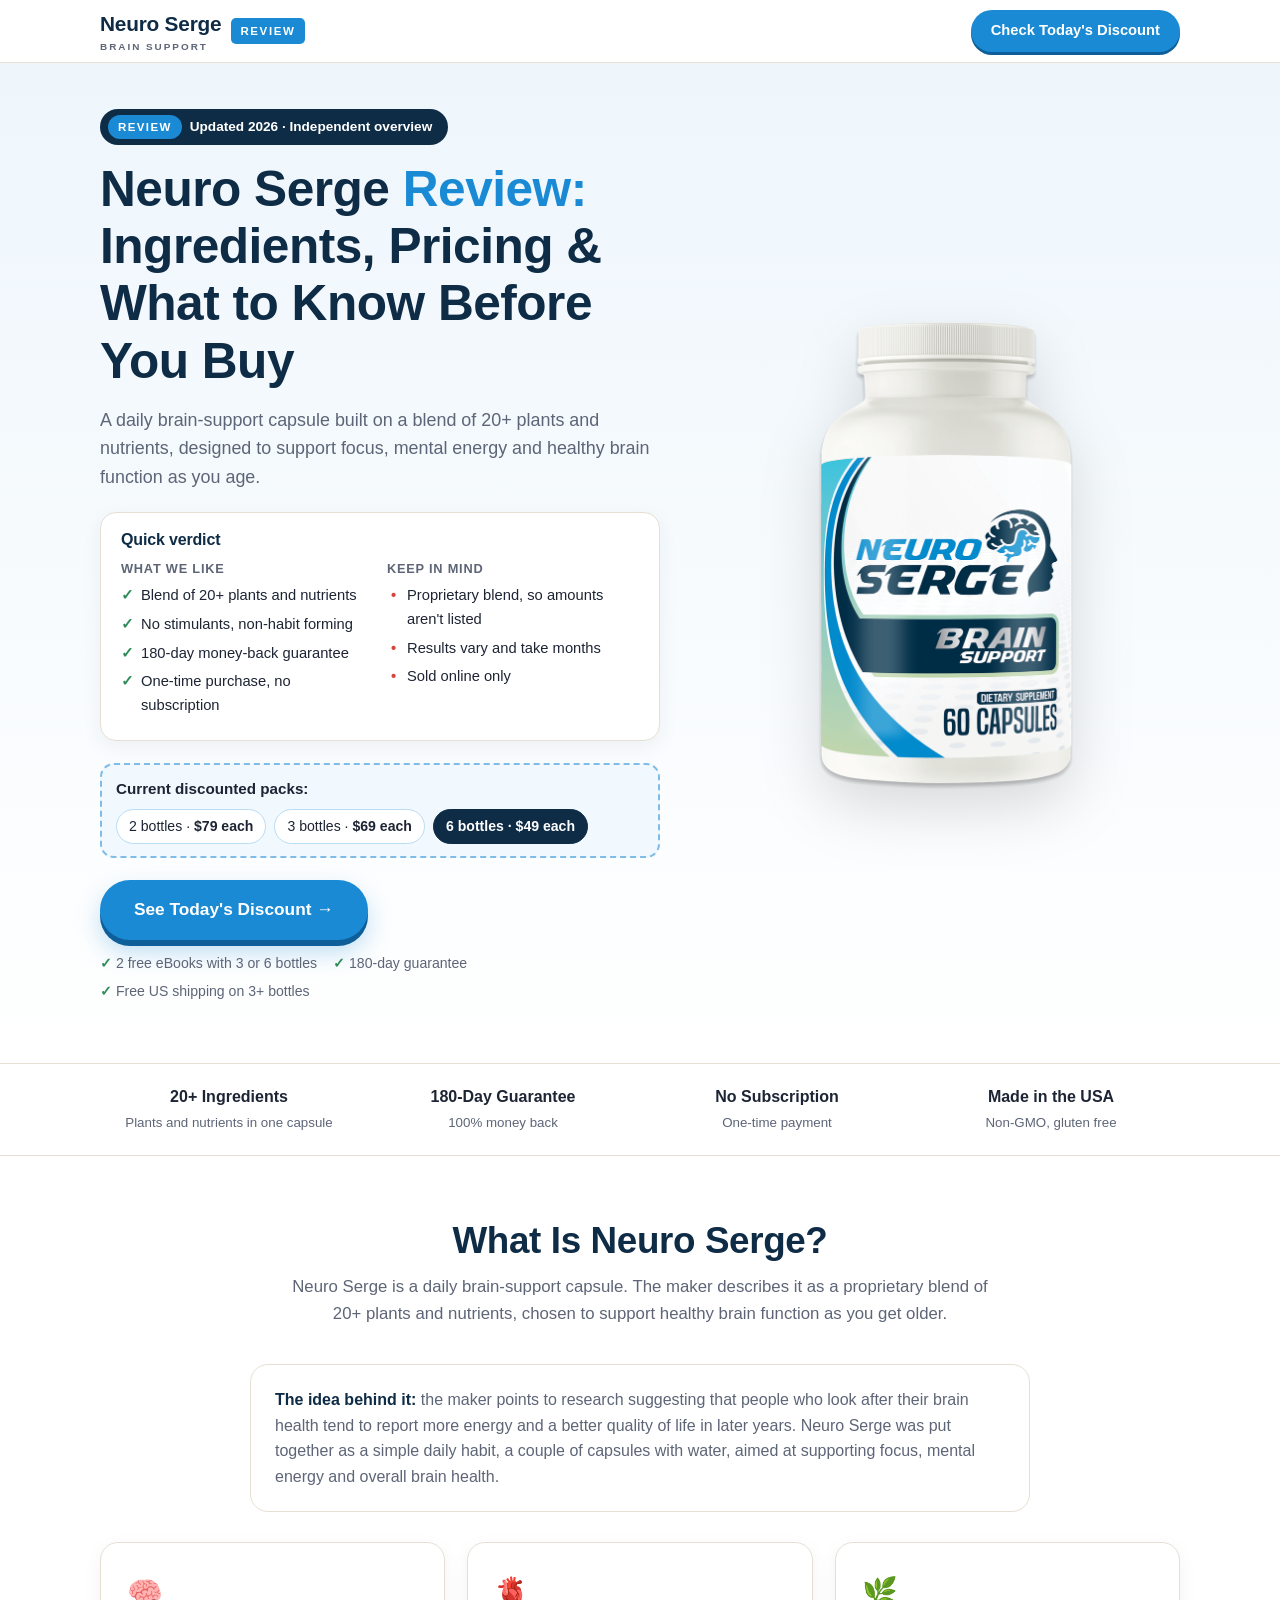
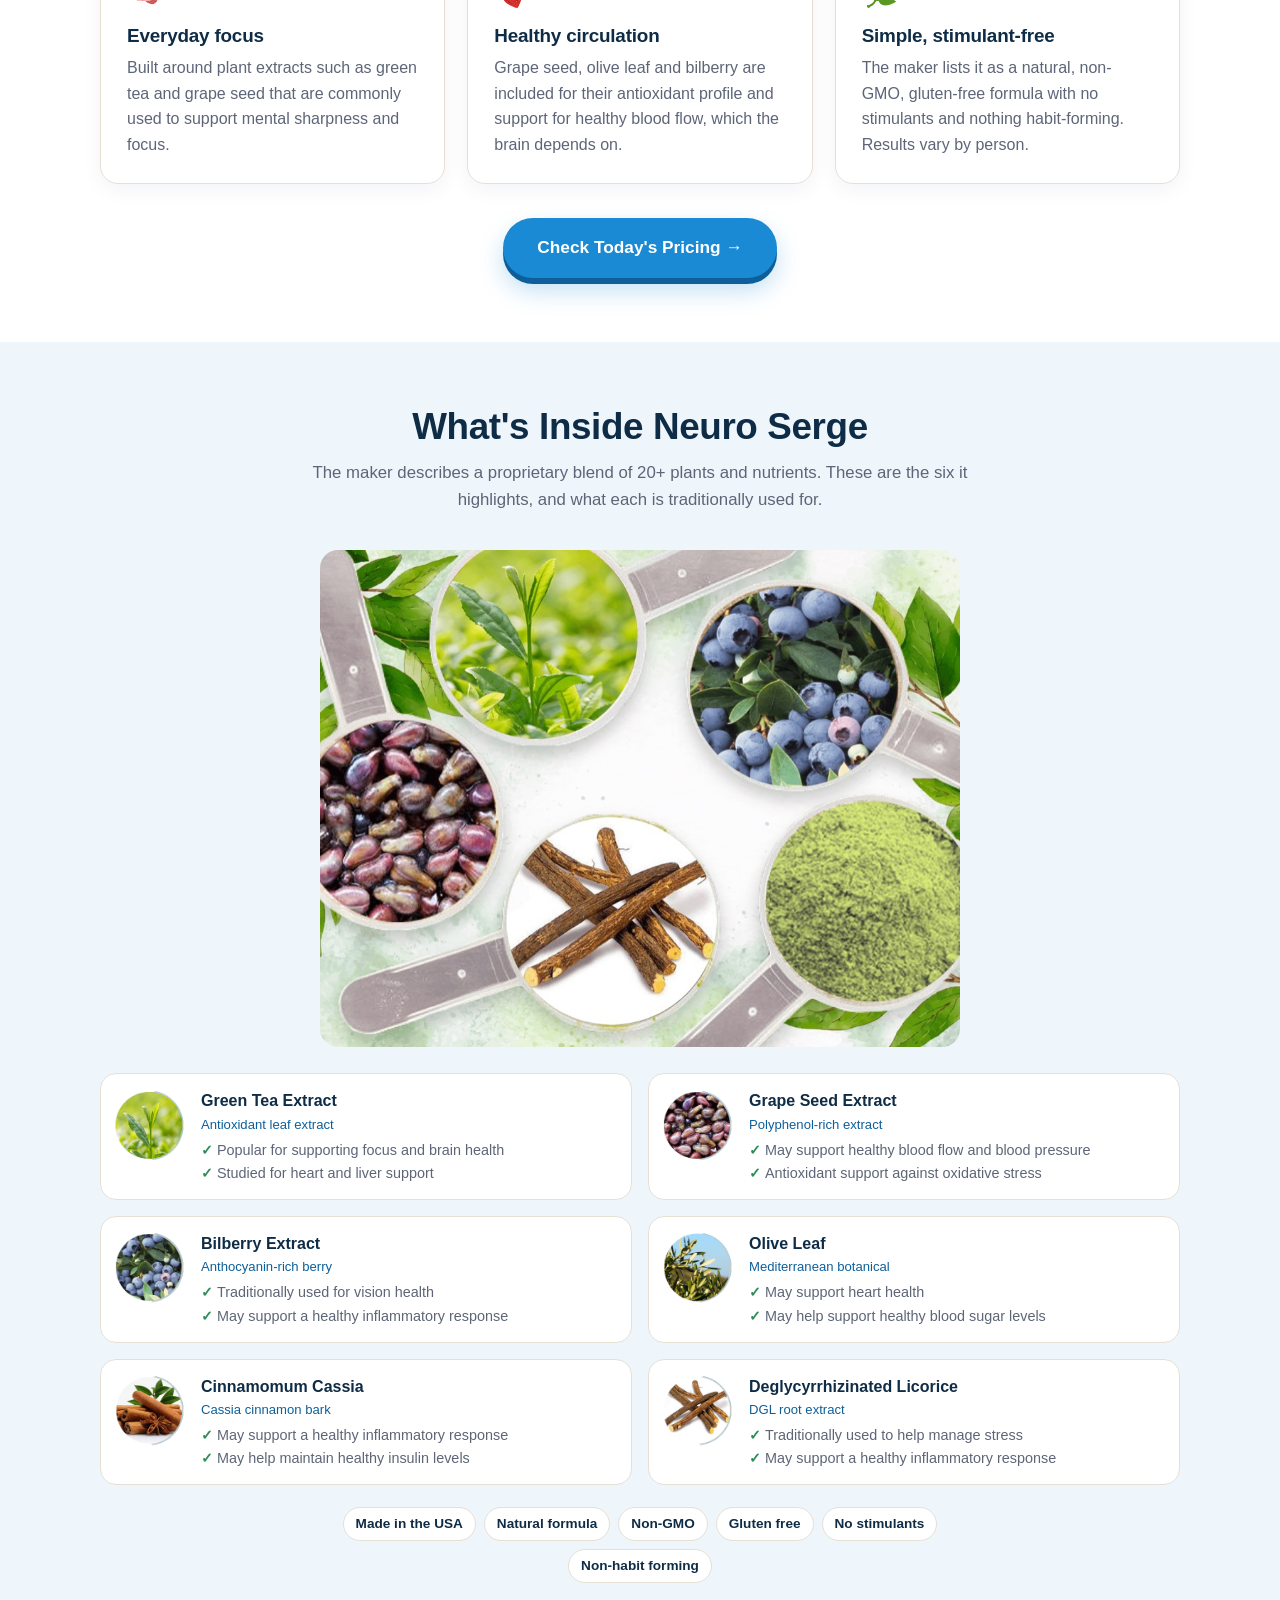
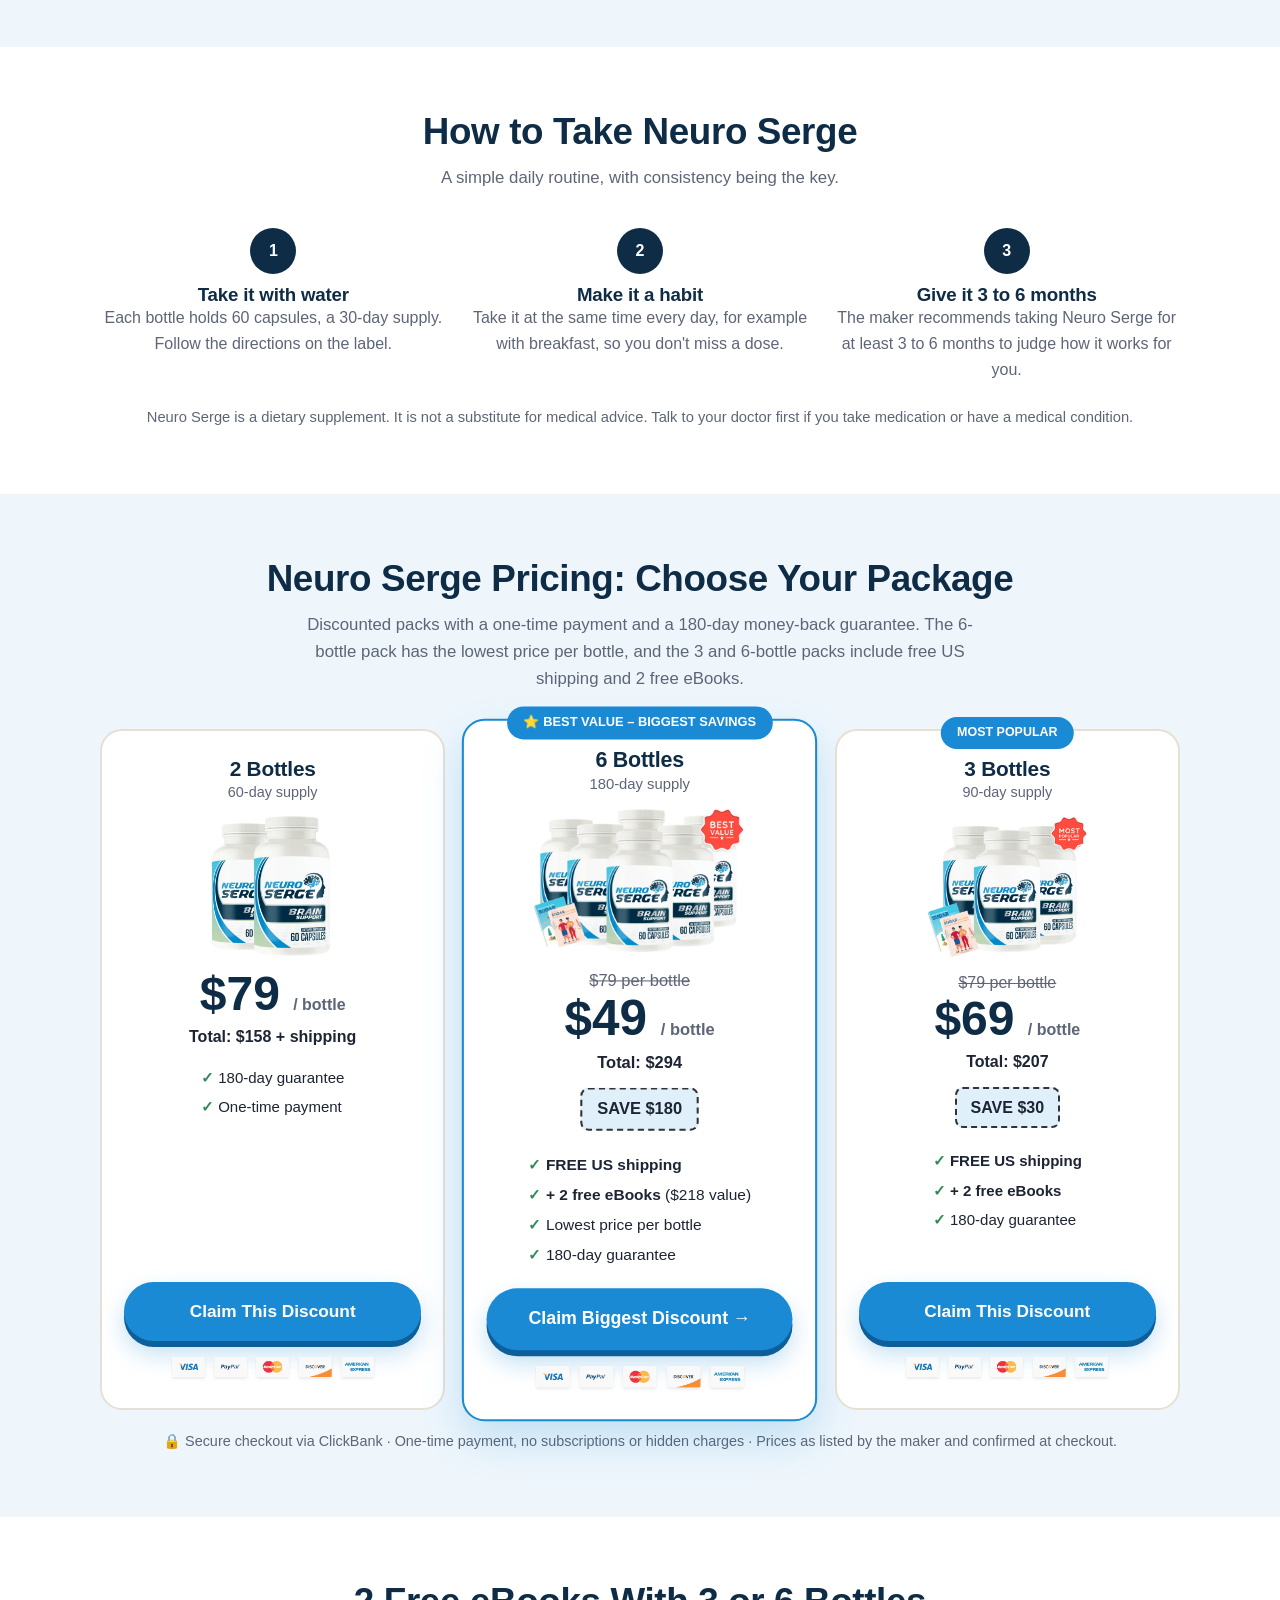
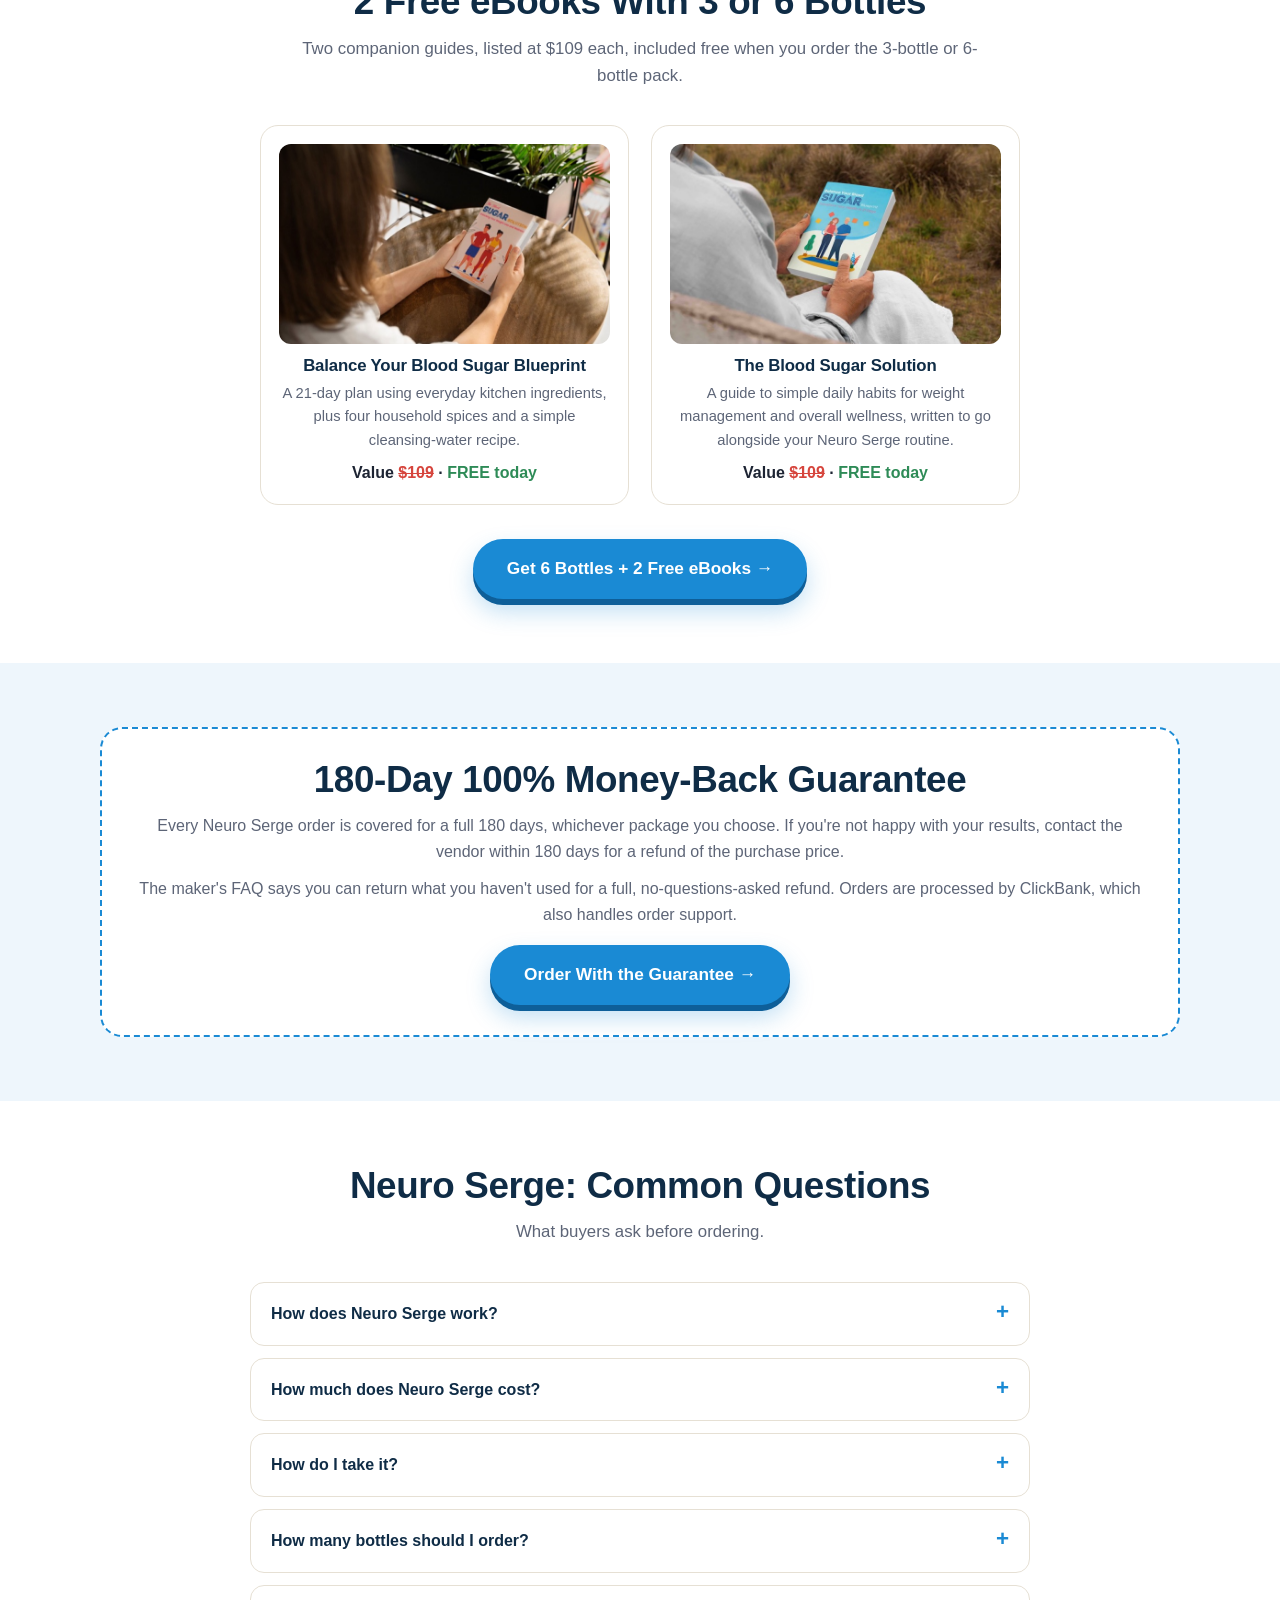
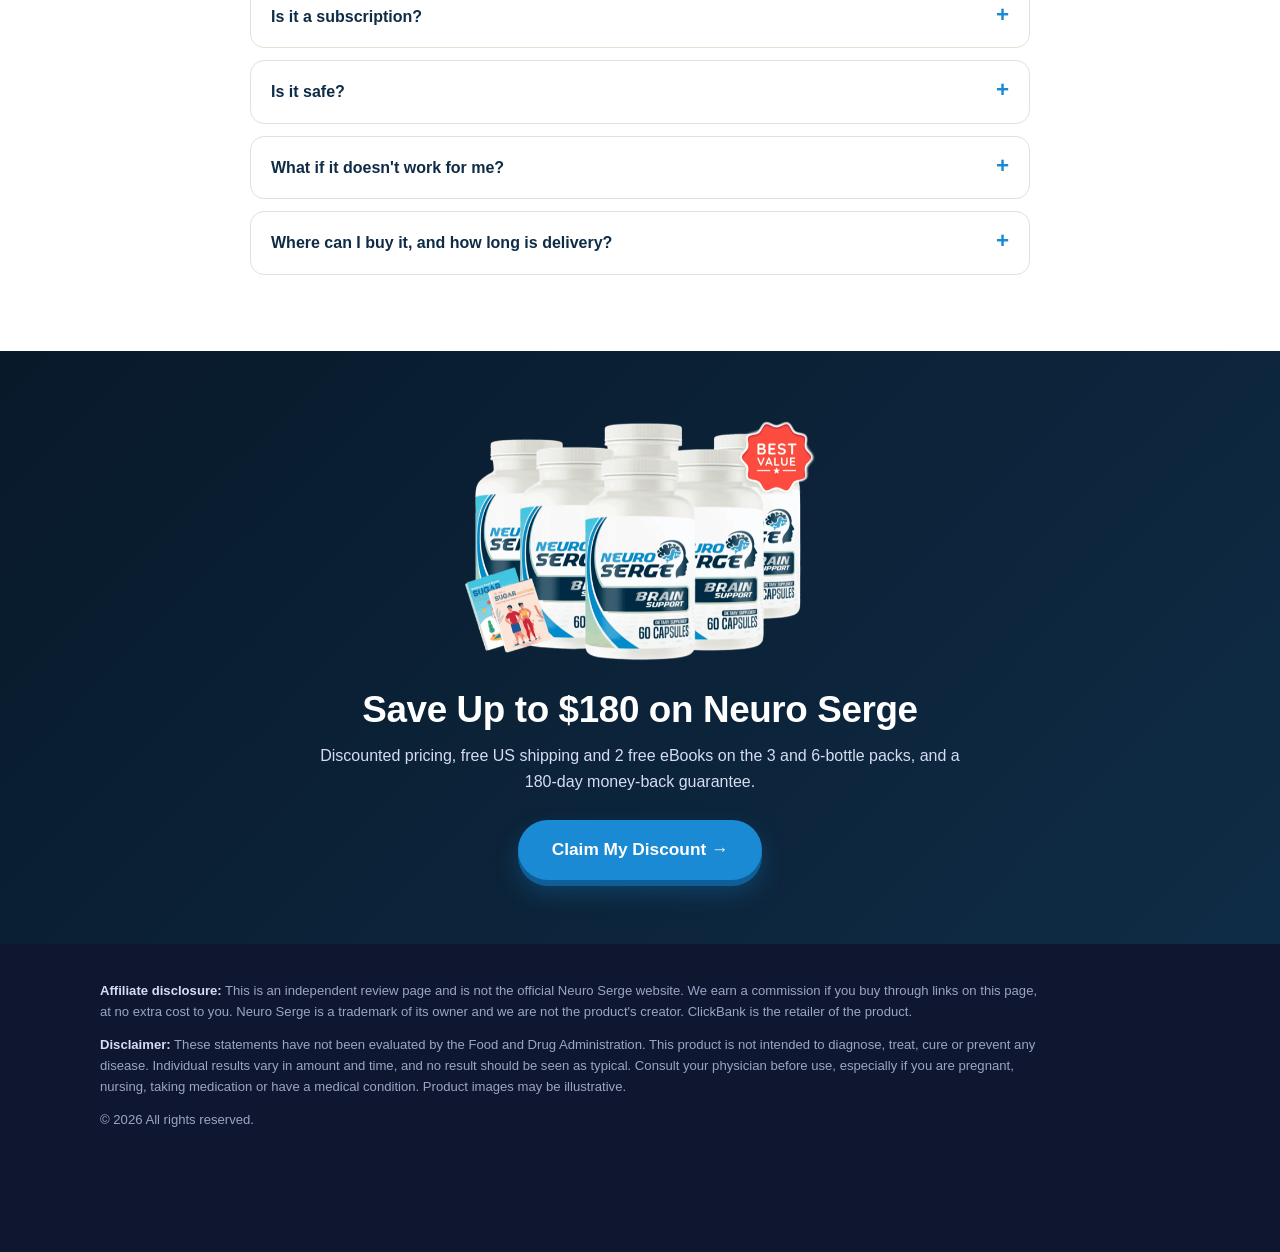
==== index.html @ 4f3be9f9 "Add Neuro Serge review landing page and sitelink pages Co-Authored-By: Claude Opus 5.5 <noreply@anth" ====
<!DOCTYPE html>
<html lang="en">
<head>
<meta charset="utf-8">
<meta name="viewport" content="width=device-width, initial-scale=1">
<title>Neuro Serge Review (2026): Ingredients, Pricing &amp; 180-Day Guarantee</title>
<meta name="description" content="Independent Neuro Serge review: the 20+ ingredient brain-support blend with green tea, grape seed and bilberry, how to take it, pricing for 2, 3 and 6 bottles and the 180-day money-back guarantee.">
<link rel="icon" href="assets/bottle-hero.png">
<style>
:root{
  --navy:#0f2c46; --navy-d:#08192a; --orange:#1a8ad4; --orange-d:#0e5f99; --cream:#eef6fc; --sage:#e8f4ef;
  --ink:#1d2433; --muted:#5d6577; --line:#e6e0d4; --green:#2e8b57; --red:#d6453d;
}
*{box-sizing:border-box;margin:0;padding:0}
html{scroll-behavior:smooth}
body{font-family:-apple-system,BlinkMacSystemFont,"Segoe UI",Roboto,Helvetica,Arial,sans-serif;color:var(--ink);line-height:1.6;background:#fff;-webkit-font-smoothing:antialiased}
img{max-width:100%;height:auto;display:block}
a{color:inherit}
.wrap{max-width:1120px;margin:0 auto;padding:0 20px}
h1,h2,h3{line-height:1.15;letter-spacing:-.01em;color:var(--navy)}
h1{font-size:clamp(2rem,4.8vw,3.1rem);font-weight:800}
h2{font-size:clamp(1.6rem,3.5vw,2.3rem);font-weight:800;text-align:center;margin-bottom:12px}
.sub{text-align:center;color:var(--muted);max-width:700px;margin:0 auto 36px;font-size:1.05rem}
section{padding:64px 0}
.alt{background:var(--cream)}

.disc{background:#eef6fc;color:#0f2c46;font-size:.82rem;text-align:center;padding:8px 14px;border-bottom:1px solid #f0dc9c}
header.nav{background:var(--navy);position:sticky;top:0;z-index:50}
header.nav .wrap{display:flex;align-items:center;justify-content:space-between;height:62px;gap:12px}
.brand{display:flex;align-items:center;gap:10px}
.brand img{height:22px;width:auto}
.rv{background:var(--orange);color:#fff;font-weight:900;font-size:.72rem;letter-spacing:.14em;padding:4px 9px;border-radius:5px}

.btn{display:inline-flex;align-items:center;justify-content:center;background:var(--orange);color:#fff;text-decoration:none;font-weight:800;border-radius:999px;padding:16px 34px;font-size:1.08rem;box-shadow:0 6px 0 var(--orange-d),0 12px 24px rgba(26,138,212,.28);transition:transform .15s,box-shadow .15s;text-align:center}
.btn:hover{transform:translateY(2px);box-shadow:0 4px 0 var(--orange-d),0 8px 18px rgba(26,138,212,.28)}
.btn.sm{padding:9px 20px;font-size:.92rem;box-shadow:0 3px 0 var(--orange-d)}
.btn.block{display:flex;width:100%}
.btn.pulse{animation:pulse 2.4s infinite}
@keyframes pulse{0%,100%{transform:scale(1)}50%{transform:scale(1.03)}}
@media (prefers-reduced-motion:reduce){.btn.pulse{animation:none}}

.hero{background:linear-gradient(180deg,var(--cream),#fff);padding:46px 0 60px}
.hero .grid{display:grid;grid-template-columns:1.1fr .9fr;gap:40px;align-items:center}
.rvbadge{display:inline-flex;align-items:center;gap:8px;background:var(--navy);color:#fff;border-radius:999px;padding:6px 16px 6px 8px;font-weight:700;font-size:.85rem;margin-bottom:16px}
.rvbadge b{background:var(--orange);padding:3px 10px;border-radius:999px;letter-spacing:.12em;font-size:.72rem}
.hero h1 span{color:var(--orange)}
.hero .lead{font-size:1.12rem;color:var(--muted);margin:16px 0 20px;max-width:560px}
.verdict{background:#fff;border:1px solid var(--line);border-radius:16px;padding:18px 20px;margin-bottom:22px;max-width:560px;box-shadow:0 6px 20px rgba(28,43,90,.06)}
.verdict h3{font-size:1rem;margin-bottom:10px}
.vgrid{display:grid;grid-template-columns:1fr 1fr;gap:14px;font-size:.92rem}
.vgrid ul{list-style:none}
.vgrid li{margin:5px 0;padding-left:20px;position:relative}
.vgrid .pro li:before{content:"✓";position:absolute;left:0;color:var(--green);font-weight:900}
.vgrid .con li:before{content:"•";position:absolute;left:4px;color:var(--red);font-weight:900}
.vgrid b{display:block;font-size:.8rem;text-transform:uppercase;letter-spacing:.06em;color:var(--muted);margin-bottom:4px}
.deal{background:#f1f8fe;border:2px dashed #7fbde8;border-radius:14px;padding:12px 14px;margin:0 0 22px;max-width:560px}
.deal-h{font-weight:800;font-size:.95rem;margin-bottom:8px}
.chips{display:flex;flex-wrap:wrap;gap:8px}
.chips span{background:#fff;border:1px solid #b9dcf3;border-radius:999px;padding:5px 12px;font-size:.88rem}
.chips .hot{background:var(--red);border-color:var(--red);color:#fff}
.cta-row{display:flex;flex-direction:column;align-items:flex-start;gap:12px}
.micro{font-size:.88rem;color:var(--muted);display:flex;flex-wrap:wrap;gap:6px 16px}
.micro span:before{content:"✓ ";color:var(--green);font-weight:800}
.hero .visual{position:relative}
.hero .visual img{width:100%;max-width:460px;margin:0 auto;filter:drop-shadow(0 24px 30px rgba(0,0,0,.14))}

.trust{border-top:1px solid var(--line);border-bottom:1px solid var(--line);padding:20px 0;background:#fff}
.trust .wrap{display:grid;grid-template-columns:repeat(4,1fr);gap:16px;text-align:center}
.trust strong{display:block}.trust small{color:var(--muted)}

.cards{display:grid;grid-template-columns:repeat(3,1fr);gap:22px}
.card{background:#fff;border:1px solid var(--line);border-radius:18px;padding:26px;box-shadow:0 6px 20px rgba(28,43,90,.05)}
.card .ic{font-size:1.8rem;margin-bottom:10px}
.card h3{font-size:1.18rem;margin-bottom:8px}
.card p{color:var(--muted)}

.group{margin-bottom:34px}
.group h3{font-size:1.25rem;margin-bottom:14px;padding-left:12px;border-left:5px solid var(--orange)}
.ings{display:grid;grid-template-columns:repeat(2,1fr);gap:16px}
.ing{display:flex;gap:14px;background:#fff;border:1px solid var(--line);border-radius:16px;padding:14px}
.ing img{width:72px;height:72px;border-radius:50%;flex:none;object-fit:cover}
.ing b{color:var(--navy);display:block}
.ing em{color:var(--orange-d);font-style:normal;font-size:.82rem;display:block;margin-bottom:2px}
.ing p{color:var(--muted);font-size:.92rem}

.pricing{display:grid;grid-template-columns:repeat(3,1fr);gap:22px;align-items:stretch}
.plan{background:#fff;border:2px solid var(--line);border-radius:22px;padding:26px 22px 26px;text-align:center;position:relative;display:flex;flex-direction:column}
.plan.best{border-color:var(--orange);box-shadow:0 18px 40px rgba(26,138,212,.2);transform:scale(1.03)}
.plan .tag{position:absolute;top:-14px;left:50%;transform:translateX(-50%);background:var(--orange);color:#fff;font-weight:800;font-size:.78rem;padding:6px 16px;border-radius:999px;white-space:nowrap}
.plan h3{font-size:1.3rem}
.plan .days{color:var(--muted);font-size:.9rem;margin-bottom:8px}
.plan .pimg{height:170px;object-fit:contain;margin:0 auto 8px}
.plan .was{color:var(--muted);text-decoration:line-through;font-size:1rem}
.plan .pp{font-size:3rem;font-weight:900;color:var(--navy);line-height:1}
.plan .pp small{font-size:1rem;font-weight:600;color:var(--muted)}
.plan .total{font-weight:700;margin:6px 0 4px}
.plan .save{display:inline-block;background:#dff0fb;border:2px dashed #333;border-radius:8px;font-weight:900;padding:6px 14px;margin:8px auto}
.plan ul{list-style:none;margin:8px 0 16px;text-align:left;display:inline-block;align-self:center}
.plan li{margin:5px 0;font-size:.94rem}
.plan li:before{content:"✓ ";color:var(--green);font-weight:800}
.plan .btn{margin-top:auto}
.plan .pay{width:70%;margin:14px auto 0;opacity:.9}

.books{display:grid;grid-template-columns:repeat(3,1fr);gap:22px}
.book{background:#fff;border:1px solid var(--line);border-radius:18px;padding:18px;text-align:center}
.book img{height:230px;width:auto;margin:0 auto 12px}
.book h3{font-size:1.05rem;margin-bottom:6px}
.book p{color:var(--muted);font-size:.92rem}
.book .rrp{margin-top:8px;font-weight:700}
.book s{color:var(--red)}.book .fr{color:var(--green)}

.guar{display:grid;grid-template-columns:190px 1fr;gap:34px;align-items:center;background:#fff;border:2px dashed var(--orange);border-radius:22px;padding:30px}
.guar h2{text-align:left}

.how{display:grid;grid-template-columns:repeat(3,1fr);gap:20px;text-align:center}
.how .n{width:46px;height:46px;border-radius:50%;background:var(--navy);color:#fff;font-weight:800;display:flex;align-items:center;justify-content:center;margin:0 auto 10px}

details{background:#fff;border:1px solid var(--line);border-radius:14px;padding:18px 20px;margin-bottom:12px}
summary{font-weight:700;cursor:pointer;list-style:none;display:flex;justify-content:space-between;gap:12px;color:var(--navy)}
summary::after{content:"+";font-size:1.4rem;line-height:1;color:var(--orange)}
details[open] summary::after{content:"–"}
details p{margin-top:12px;color:var(--muted)}
.faq{max-width:780px;margin:0 auto}

.final{background:linear-gradient(135deg,var(--navy-d),var(--navy));color:#fff;text-align:center}
.final h2{color:#fff}
.final p{color:#d6dcf2;max-width:640px;margin:0 auto 26px}
.final img{max-width:340px;margin:0 auto 18px}

footer{background:#0f1730;color:#9aa5c4;font-size:.82rem;padding:36px 0 110px}
footer p{margin-bottom:12px;max-width:940px}
footer b{color:#d6dcf2}footer a{color:#cdd5f0}
.sticky{display:none}

@media (max-width:860px){
  section{padding:46px 0}
  .hero .grid,.guar{grid-template-columns:1fr}
  .hero .visual{order:-1;max-width:340px;margin:0 auto}
  .cards,.books,.pricing,.how,.ings{grid-template-columns:1fr}
  .trust .wrap{grid-template-columns:repeat(2,1fr)}
  .plan.best{transform:none;order:-1}
  .vgrid{grid-template-columns:1fr}
  .guar{text-align:center;padding:24px}.guar h2{text-align:center}.guar img{margin:0 auto;max-width:160px}
  .cta-row{align-items:stretch}.cta-row .btn{width:100%}
  header.nav .btn{display:none}
  .sticky{display:block;position:fixed;left:0;right:0;bottom:0;z-index:60;background:#fff;border-top:1px solid var(--line);padding:10px 14px;box-shadow:0 -6px 20px rgba(0,0,0,.08)}
  .sticky .btn{width:100%;padding:14px;font-size:1.02rem}
}

.btn{color:#fff}
.rv{color:#fff}
.rvbadge b{color:#fff}
.plan .tag{color:#fff}
.chips .hot{background:var(--navy);border-color:var(--navy)}
.final .btn{color:#fff}
.hero .visual img{max-width:260px;max-height:470px;width:auto}
header.nav{background:#fff;border-bottom:1px solid var(--line)}
.logo{font-weight:800;font-size:1.3rem;color:var(--navy);letter-spacing:-.01em}
.logo small{display:block;font-size:.62rem;letter-spacing:.2em;color:var(--muted);font-weight:700;margin-top:-2px}
.plan .pimg{height:150px;object-fit:contain}
.book img{height:200px;width:auto}
.ing img{border-radius:12px;background:#fff}
.certs{display:flex;flex-wrap:wrap;gap:8px;justify-content:center;margin:22px auto 0;max-width:720px}
.certs span{background:#fff;border:1px solid var(--line);border-radius:999px;padding:5px 12px;font-size:.85rem;color:var(--navy);font-weight:600}
.story{max-width:780px;margin:0 auto 30px;background:#fff;border:1px solid var(--line);border-radius:18px;padding:22px 24px;color:var(--muted)}
.story b{color:var(--navy)}
.book img{width:100%;height:200px;object-fit:cover;border-radius:12px}
.blend{max-width:640px;margin:0 auto 26px;border-radius:18px}
.ing ul{list-style:none;margin-top:4px}
.ing li{color:var(--muted);font-size:.9rem;padding-left:16px;position:relative}
.ing li:before{content:"✓";position:absolute;left:0;color:var(--green);font-weight:800}
.book img{width:100%;height:200px;object-fit:cover;border-radius:12px}
.blend{width:100%;max-width:640px;margin:0 auto 26px;border-radius:18px}
.ing ul{list-style:none;margin-top:4px}
.ing li{color:var(--muted);font-size:.9rem;padding-left:16px;position:relative}
.ing li:before{content:"✓";position:absolute;left:0;color:var(--green);font-weight:800}
</style>
</head>
<body>

<header class="nav">
  <div class="wrap">
    <div class="brand"><div class="logo">Neuro Serge<small>BRAIN SUPPORT</small></div><span class="rv">REVIEW</span></div>
    <a class="btn sm aff" href="go/" rel="sponsored noopener" target="_blank">Check Today's Discount</a>
  </div>
</header>

<!-- HERO -->
<section class="hero">
  <div class="wrap grid">
    <div>
      <span class="rvbadge"><b>REVIEW</b> Updated 2026 · Independent overview</span>
      <h1>Neuro Serge <span>Review:</span> Ingredients, Pricing &amp; What to Know Before You Buy</h1>
      <p class="lead">A daily brain-support capsule built on a blend of 20+ plants and nutrients, designed to support focus, mental energy and healthy brain function as you age.</p>

      <div class="verdict">
        <h3>Quick verdict</h3>
        <div class="vgrid">
          <div class="pro"><b>What we like</b><ul><li>Blend of 20+ plants and nutrients</li><li>No stimulants, non-habit forming</li><li>180-day money-back guarantee</li><li>One-time purchase, no subscription</li></ul></div>
          <div class="con"><b>Keep in mind</b><ul><li>Proprietary blend, so amounts aren't listed</li><li>Results vary and take months</li><li>Sold online only</li></ul></div>
        </div>
      </div>

      <div class="deal">
        <div class="deal-h">Current discounted packs:</div>
        <div class="chips"><span>2 bottles · <b>$79 each</b></span><span>3 bottles · <b>$69 each</b></span><span class="hot"><b>6 bottles · $49 each</b></span></div>
      </div>

      <div class="cta-row">
        <a class="btn pulse aff" href="go/" rel="sponsored noopener" target="_blank">See Today's Discount →</a>
        <div class="micro"><span>2 free eBooks with 3 or 6 bottles</span><span>180-day guarantee</span><span>Free US shipping on 3+ bottles</span></div>
      </div>
    </div>
    <div class="visual"><img src="assets/bottle-hero.png" alt="Neuro Serge brain support bottle, 60 capsules" width="260" height="473"></div>
  </div>
</section>

<div class="trust">
  <div class="wrap">
    <div><strong>20+ Ingredients</strong><small>Plants and nutrients in one capsule</small></div>
    <div><strong>180-Day Guarantee</strong><small>100% money back</small></div>
    <div><strong>No Subscription</strong><small>One-time payment</small></div>
    <div><strong>Made in the USA</strong><small>Non-GMO, gluten free</small></div>
  </div>
</div>

<!-- WHAT IT IS -->
<section id="about">
  <div class="wrap">
    <h2>What Is Neuro Serge?</h2>
    <p class="sub">Neuro Serge is a daily brain-support capsule. The maker describes it as a proprietary blend of 20+ plants and nutrients, chosen to support healthy brain function as you get older.</p>
    <div class="story"><b>The idea behind it:</b> the maker points to research suggesting that people who look after their brain health tend to report more energy and a better quality of life in later years. Neuro Serge was put together as a simple daily habit, a couple of capsules with water, aimed at supporting focus, mental energy and overall brain health.</div>
    <div class="cards">
      <div class="card"><div class="ic">🧠</div><h3>Everyday focus</h3><p>Built around plant extracts such as green tea and grape seed that are commonly used to support mental sharpness and focus.</p></div>
      <div class="card"><div class="ic">🫀</div><h3>Healthy circulation</h3><p>Grape seed, olive leaf and bilberry are included for their antioxidant profile and support for healthy blood flow, which the brain depends on.</p></div>
      <div class="card"><div class="ic">🌿</div><h3>Simple, stimulant-free</h3><p>The maker lists it as a natural, non-GMO, gluten-free formula with no stimulants and nothing habit-forming. Results vary by person.</p></div>
    </div>
    <div style="text-align:center;margin-top:34px"><a class="btn aff" href="go/" rel="sponsored noopener" target="_blank">Check Today's Pricing →</a></div>
  </div>
</section>

<!-- INGREDIENTS -->
<section class="alt" id="ingredients">
  <div class="wrap">
    <h2>What's Inside Neuro Serge</h2>
    <p class="sub">The maker describes a proprietary blend of 20+ plants and nutrients. These are the six it highlights, and what each is traditionally used for.</p>
    <img class="blend" src="assets/blend.jpg" alt="Green tea, bilberry, grape seed, licorice root and green tea powder" loading="lazy">
    <div class="ings">
      <div class="ing"><img src="assets/greentea.png" alt="Green tea extract" loading="lazy"><div><b>Green Tea Extract</b><em>Antioxidant leaf extract</em><ul><li>Popular for supporting focus and brain health</li><li>Studied for heart and liver support</li></ul></div></div>
      <div class="ing"><img src="assets/grapeseed.png" alt="Grape seed extract" loading="lazy"><div><b>Grape Seed Extract</b><em>Polyphenol-rich extract</em><ul><li>May support healthy blood flow and blood pressure</li><li>Antioxidant support against oxidative stress</li></ul></div></div>
      <div class="ing"><img src="assets/bilberry.png" alt="Bilberry extract" loading="lazy"><div><b>Bilberry Extract</b><em>Anthocyanin-rich berry</em><ul><li>Traditionally used for vision health</li><li>May support a healthy inflammatory response</li></ul></div></div>
      <div class="ing"><img src="assets/olive.png" alt="Olive leaf" loading="lazy"><div><b>Olive Leaf</b><em>Mediterranean botanical</em><ul><li>May support heart health</li><li>May help support healthy blood sugar levels</li></ul></div></div>
      <div class="ing"><img src="assets/cinnamon.png" alt="Cinnamomum cassia" loading="lazy"><div><b>Cinnamomum Cassia</b><em>Cassia cinnamon bark</em><ul><li>May support a healthy inflammatory response</li><li>May help maintain healthy insulin levels</li></ul></div></div>
      <div class="ing"><img src="assets/licorice.png" alt="Deglycyrrhizinated licorice" loading="lazy"><div><b>Deglycyrrhizinated Licorice</b><em>DGL root extract</em><ul><li>Traditionally used to help manage stress</li><li>May support a healthy inflammatory response</li></ul></div></div>
    </div>
    <div class="certs"><span>Made in the USA</span><span>Natural formula</span><span>Non-GMO</span><span>Gluten free</span><span>No stimulants</span><span>Non-habit forming</span></div>
  </div>
</section>

<!-- HOW TO TAKE -->
<section id="how">
  <div class="wrap">
    <h2>How to Take Neuro Serge</h2>
    <p class="sub">A simple daily routine, with consistency being the key.</p>
    <div class="how">
      <div><div class="n">1</div><h3>Take it with water</h3><p style="color:var(--muted)">Each bottle holds 60 capsules, a 30-day supply. Follow the directions on the label.</p></div>
      <div><div class="n">2</div><h3>Make it a habit</h3><p style="color:var(--muted)">Take it at the same time every day, for example with breakfast, so you don't miss a dose.</p></div>
      <div><div class="n">3</div><h3>Give it 3 to 6 months</h3><p style="color:var(--muted)">The maker recommends taking Neuro Serge for at least 3 to 6 months to judge how it works for you.</p></div>
    </div>
    <p style="text-align:center;color:var(--muted);font-size:.92rem;margin-top:24px">Neuro Serge is a dietary supplement. It is not a substitute for medical advice. Talk to your doctor first if you take medication or have a medical condition.</p>
  </div>
</section>

<!-- PRICING -->
<section class="alt" id="pricing">
  <div class="wrap">
    <h2>Neuro Serge Pricing: Choose Your Package</h2>
    <p class="sub">Discounted packs with a one-time payment and a 180-day money-back guarantee. The 6-bottle pack has the lowest price per bottle, and the 3 and 6-bottle packs include free US shipping and 2 free eBooks.</p>
    <div class="pricing">

      <div class="plan">
        <h3>2 Bottles</h3><div class="days">60-day supply</div>
        <img class="pimg" src="assets/bottle-2.png" alt="Neuro Serge 2 bottle pack" loading="lazy">
        <div class="pp">$79 <small>/ bottle</small></div>
        <div class="total">Total: $158 + shipping</div>
        <ul><li>180-day guarantee</li><li>One-time payment</li></ul>
        <a class="btn block aff" href="go/" rel="sponsored noopener" target="_blank">Claim This Discount</a>
        <img class="pay" src="assets/cards.png" alt="Accepted credit cards" loading="lazy">
      </div>

      <div class="plan best">
        <span class="tag">⭐ BEST VALUE – BIGGEST SAVINGS</span>
        <h3>6 Bottles</h3><div class="days">180-day supply</div>
        <img class="pimg" src="assets/bottle-6.png" alt="Neuro Serge 6 bottle pack with 2 free eBooks" loading="lazy">
        <div class="was">$79 per bottle</div>
        <div class="pp">$49 <small>/ bottle</small></div>
        <div class="total">Total: $294</div>
        <div class="save">SAVE $180</div>
        <ul><li><b>FREE US shipping</b></li><li><b>+ 2 free eBooks</b> ($218 value)</li><li>Lowest price per bottle</li><li>180-day guarantee</li></ul>
        <a class="btn block pulse aff" href="go/" rel="sponsored noopener" target="_blank">Claim Biggest Discount →</a>
        <img class="pay" src="assets/cards.png" alt="Accepted credit cards" loading="lazy">
      </div>

      <div class="plan">
        <span class="tag">MOST POPULAR</span>
        <h3>3 Bottles</h3><div class="days">90-day supply</div>
        <img class="pimg" src="assets/bottle-3.png" alt="Neuro Serge 3 bottle pack with 2 free eBooks" loading="lazy">
        <div class="was">$79 per bottle</div>
        <div class="pp">$69 <small>/ bottle</small></div>
        <div class="total">Total: $207</div>
        <div class="save">SAVE $30</div>
        <ul><li><b>FREE US shipping</b></li><li><b>+ 2 free eBooks</b></li><li>180-day guarantee</li></ul>
        <a class="btn block aff" href="go/" rel="sponsored noopener" target="_blank">Claim This Discount</a>
        <img class="pay" src="assets/cards.png" alt="Accepted credit cards" loading="lazy">
      </div>

    </div>
    <p style="text-align:center;color:var(--muted);font-size:.9rem;margin-top:20px">🔒 Secure checkout via ClickBank · One-time payment, no subscriptions or hidden charges · Prices as listed by the maker and confirmed at checkout.</p>
  </div>
</section>

<!-- BONUSES -->
<section id="bonuses">
  <div class="wrap">
    <h2>2 Free eBooks With 3 or 6 Bottles</h2>
    <p class="sub">Two companion guides, listed at $109 each, included free when you order the 3-bottle or 6-bottle pack.</p>
    <div class="books" style="grid-template-columns:repeat(2,1fr);max-width:760px;margin:0 auto">
      <div class="book"><img src="assets/bonus-1.jpg" alt="Balance Your Blood Sugar Blueprint eBook" loading="lazy"><h3>Balance Your Blood Sugar Blueprint</h3><p>A 21-day plan using everyday kitchen ingredients, plus four household spices and a simple cleansing-water recipe.</p><div class="rrp">Value <s>$109</s> · <span class="fr">FREE today</span></div></div>
      <div class="book"><img src="assets/bonus-2.jpg" alt="The Blood Sugar Solution eBook" loading="lazy"><h3>The Blood Sugar Solution</h3><p>A guide to simple daily habits for weight management and overall wellness, written to go alongside your Neuro Serge routine.</p><div class="rrp">Value <s>$109</s> · <span class="fr">FREE today</span></div></div>
    </div>
    <div style="text-align:center;margin-top:34px"><a class="btn aff" href="go/" rel="sponsored noopener" target="_blank">Get 6 Bottles + 2 Free eBooks →</a></div>
  </div>
</section>

<!-- GUARANTEE -->
<section class="alt" id="guarantee">
  <div class="wrap">
    <div class="guar" style="grid-template-columns:1fr">
      <div>
        <h2 style="text-align:center">180-Day 100% Money-Back Guarantee</h2>
        <p style="color:var(--muted);margin-bottom:12px;text-align:center">Every Neuro Serge order is covered for a full 180 days, whichever package you choose. If you're not happy with your results, contact the vendor within 180 days for a refund of the purchase price.</p>
        <p style="color:var(--muted);margin-bottom:18px;text-align:center">The maker's FAQ says you can return what you haven't used for a full, no-questions-asked refund. Orders are processed by ClickBank, which also handles order support.</p>
        <div style="text-align:center"><a class="btn aff" href="go/" rel="sponsored noopener" target="_blank">Order With the Guarantee →</a></div>
      </div>
    </div>
  </div>
</section>

<!-- FAQ -->
<section id="faq">
  <div class="wrap">
    <h2>Neuro Serge: Common Questions</h2>
    <p class="sub">What buyers ask before ordering.</p>
    <div class="faq">
      <details><summary>How does Neuro Serge work?</summary><p>Neuro Serge combines a proprietary blend of 20+ plants and nutrients, including green tea, grape seed, bilberry, olive leaf, cassia cinnamon and DGL licorice, chosen for their antioxidant profile and support for healthy circulation and brain function.</p></details>
      <details><summary>How much does Neuro Serge cost?</summary><p>$79 per bottle for 2 bottles ($158 + shipping), $69 per bottle for 3 bottles ($207) or $49 per bottle for 6 bottles ($294). The 3 and 6-bottle packs ship free in the US and include 2 free eBooks. All orders are a one-time payment.</p></details>
      <details><summary>How do I take it?</summary><p>Take it with water, following the directions on the label. Each bottle contains 60 capsules, a 30-day supply.</p></details>
      <details><summary>How many bottles should I order?</summary><p>The maker recommends taking Neuro Serge for at least 3 to 6 months, which is why the 3 and 6-bottle packs come with the lowest prices and the free bonuses.</p></details>
      <details><summary>Is it a subscription?</summary><p>No. It's a one-time payment with no auto-ship subscriptions or hidden charges.</p></details>
      <details><summary>Is it safe?</summary><p>The maker describes a natural, non-GMO, gluten-free formula with no stimulants, made in the USA. If you are pregnant, nursing, taking medication or have a medical condition, check with your doctor before use.</p></details>
      <details><summary>What if it doesn't work for me?</summary><p>You're covered by a 180-day 100% money-back guarantee. Contact the vendor within 180 days and return any unused product for a refund.</p></details>
      <details><summary>Where can I buy it, and how long is delivery?</summary><p>Neuro Serge is sold online only through the official website, not in stores or on Amazon. Orders ship the same day they're received; US orders typically arrive in 7 to 10 business days, and international orders take longer.</p></details>
    </div>
  </div>
</section>

<!-- FINAL CTA -->
<section class="final">
  <div class="wrap">
    <img src="assets/bottle-6.png" alt="Neuro Serge 6 bottle best value pack" loading="lazy" style="max-width:360px">
    <h2>Save Up to $180 on Neuro Serge</h2>
    <p>Discounted pricing, free US shipping and 2 free eBooks on the 3 and 6-bottle packs, and a 180-day money-back guarantee.</p>
    <a class="btn pulse aff" href="go/" rel="sponsored noopener" target="_blank">Claim My Discount →</a>
  </div>
</section>

<footer>
  <div class="wrap">
    <p><b>Affiliate disclosure:</b> This is an independent review page and is not the official Neuro Serge website. We earn a commission if you buy through links on this page, at no extra cost to you. Neuro Serge is a trademark of its owner and we are not the product's creator. ClickBank is the retailer of the product.</p>
    <p><b>Disclaimer:</b> These statements have not been evaluated by the Food and Drug Administration. This product is not intended to diagnose, treat, cure or prevent any disease. Individual results vary in amount and time, and no result should be seen as typical. Consult your physician before use, especially if you are pregnant, nursing, taking medication or have a medical condition. Product images may be illustrative.</p>
    <p>&copy; <span id="yr"></span> All rights reserved.</p>
  </div>
</footer>

<div class="sticky"><a class="btn pulse aff" href="go/" rel="sponsored noopener" target="_blank">Claim Discount – Save Up to $180 →</a></div>

<script>
// Opening from disk (file://) has no web server, so folder links need index.html. On a real domain this is skipped.
if (location.protocol === "file:") document.querySelectorAll('a[href="go/"]').forEach(function(a){ a.setAttribute("href", "go/index.html"); });
document.getElementById("yr").textContent = new Date().getFullYear();
</script>
</body>
</html>
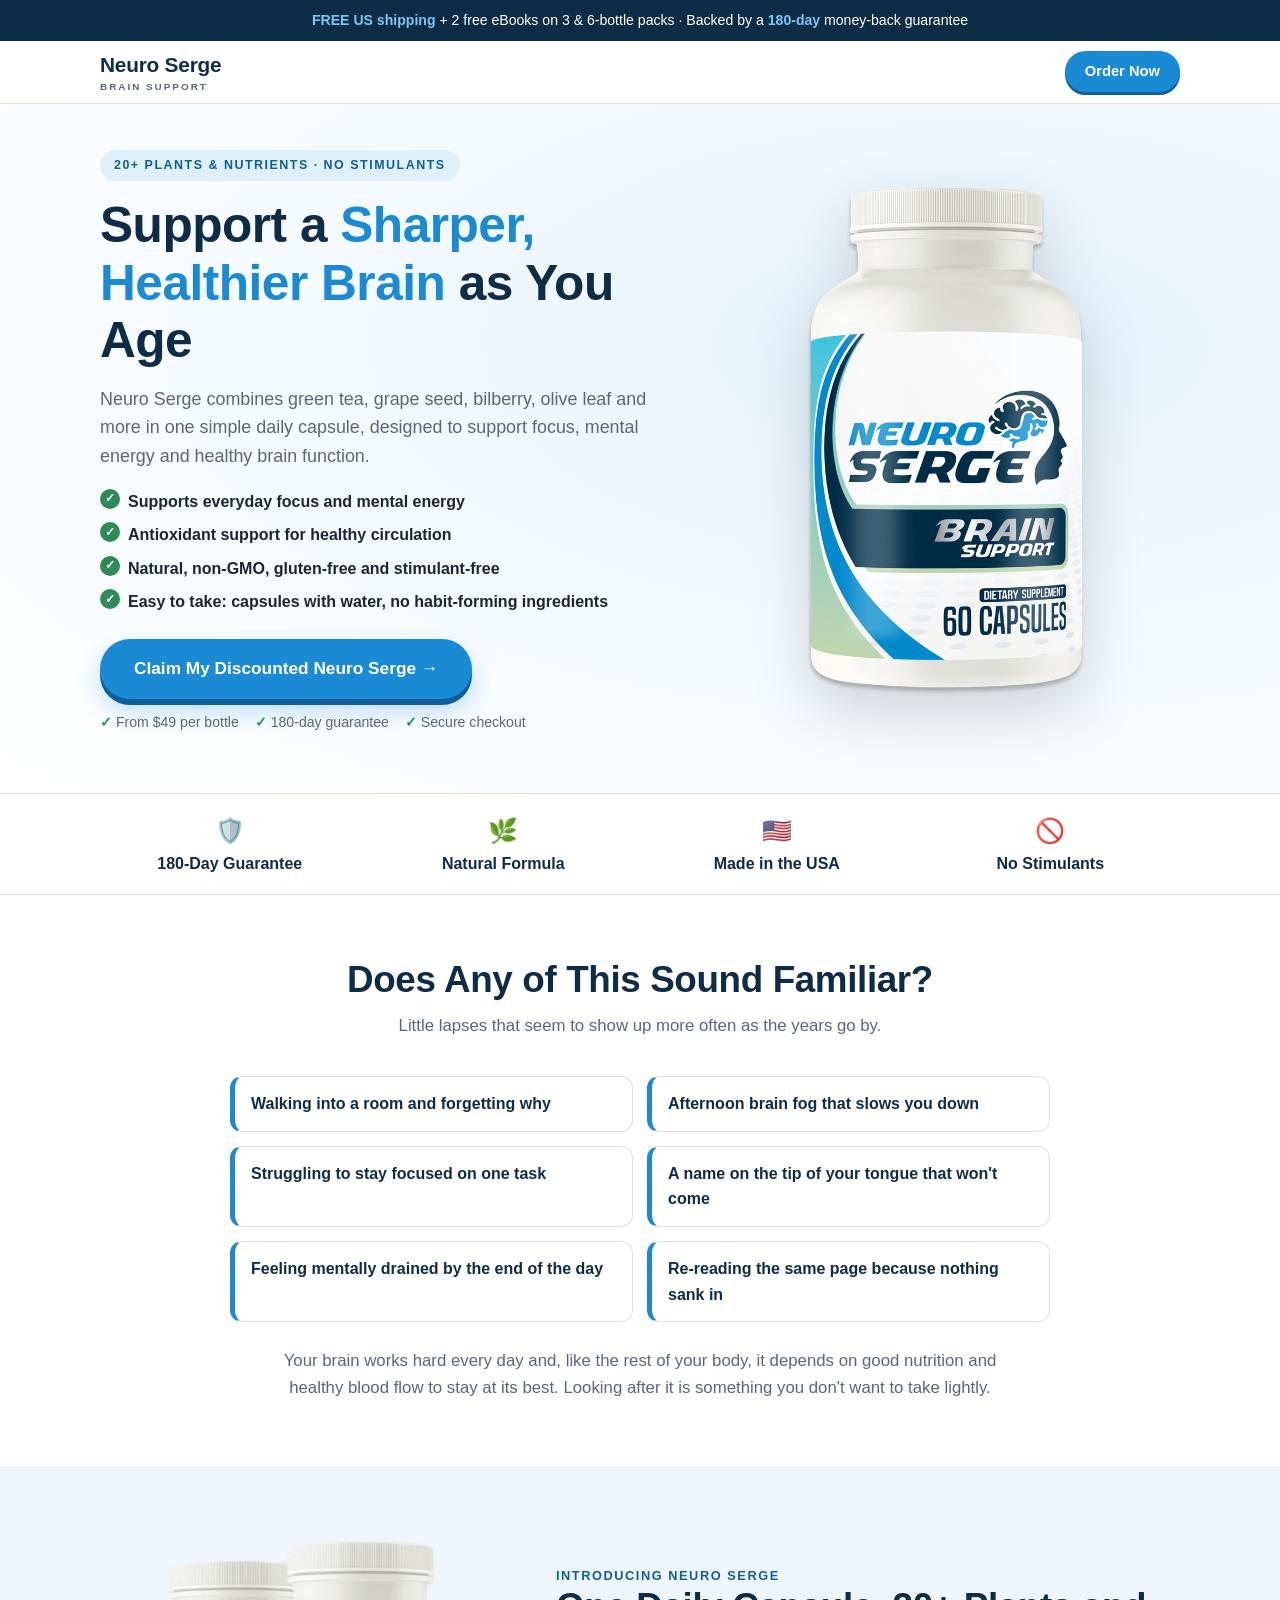
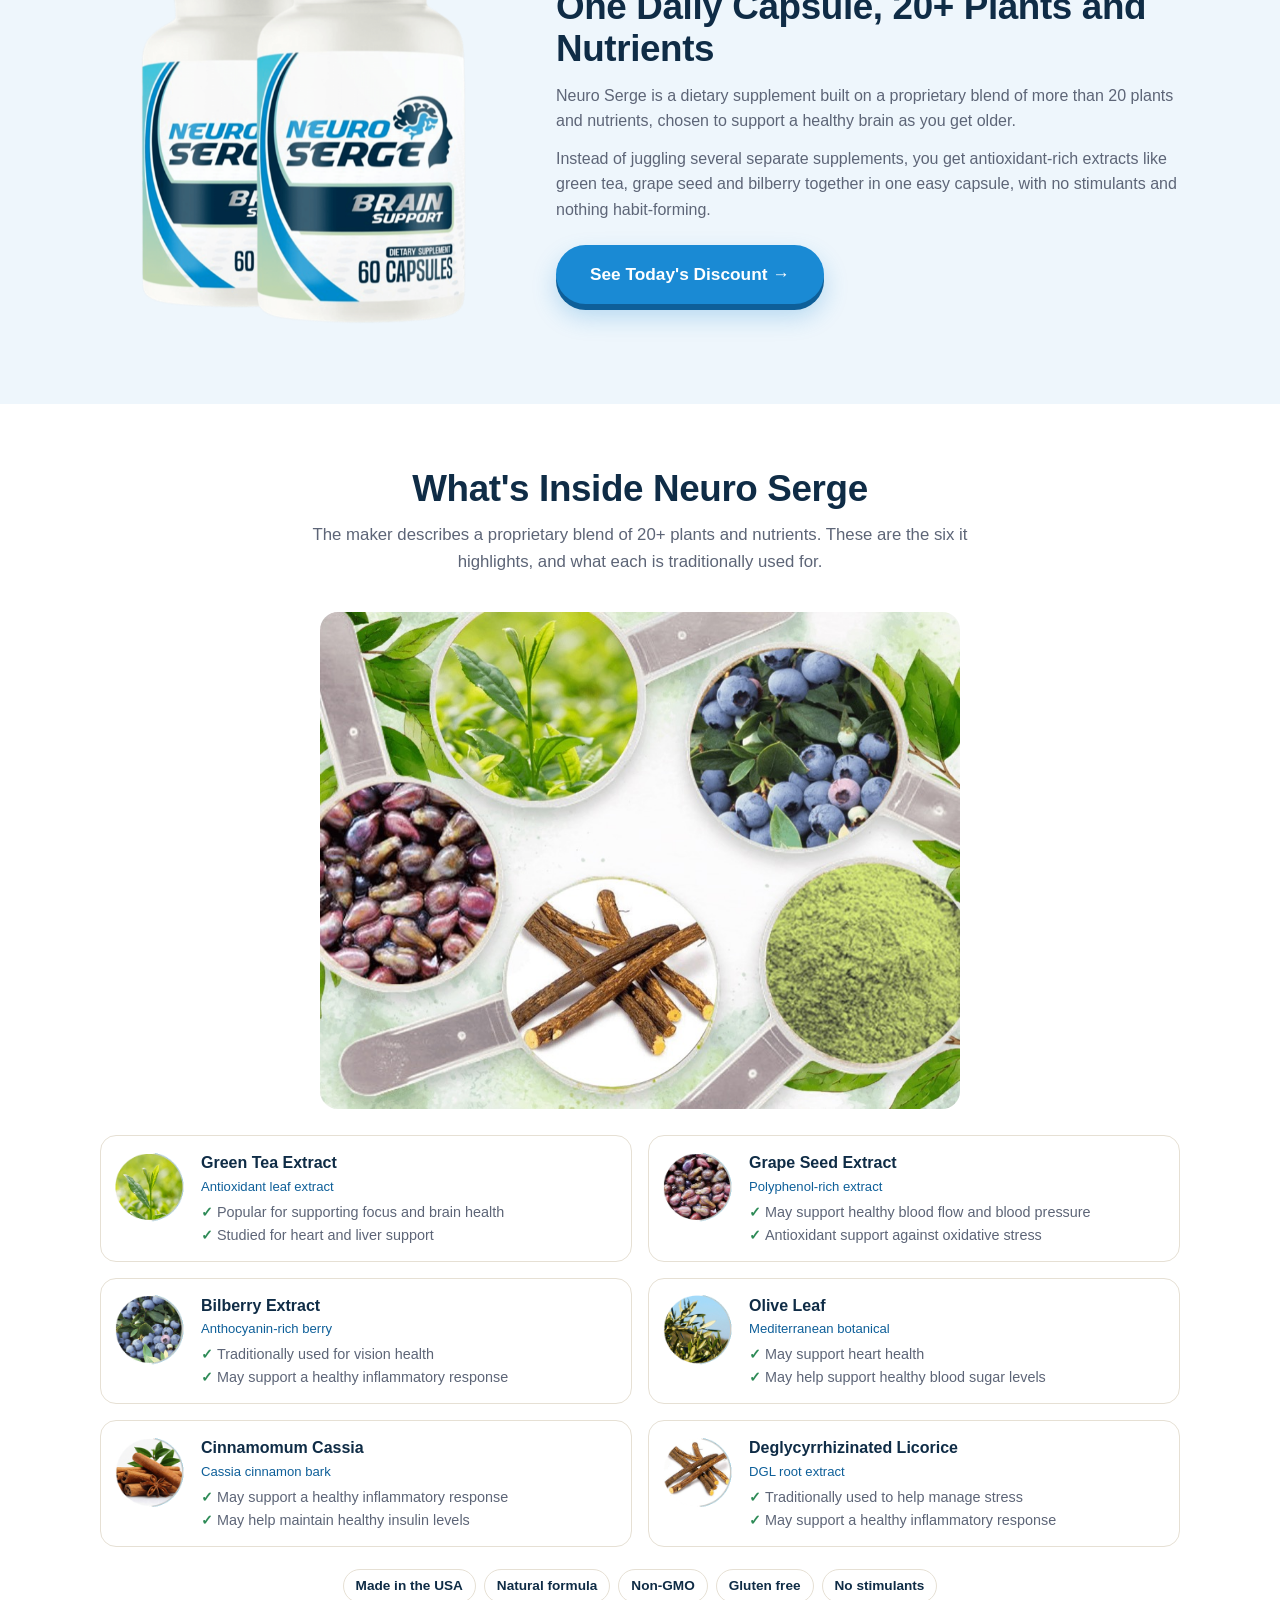
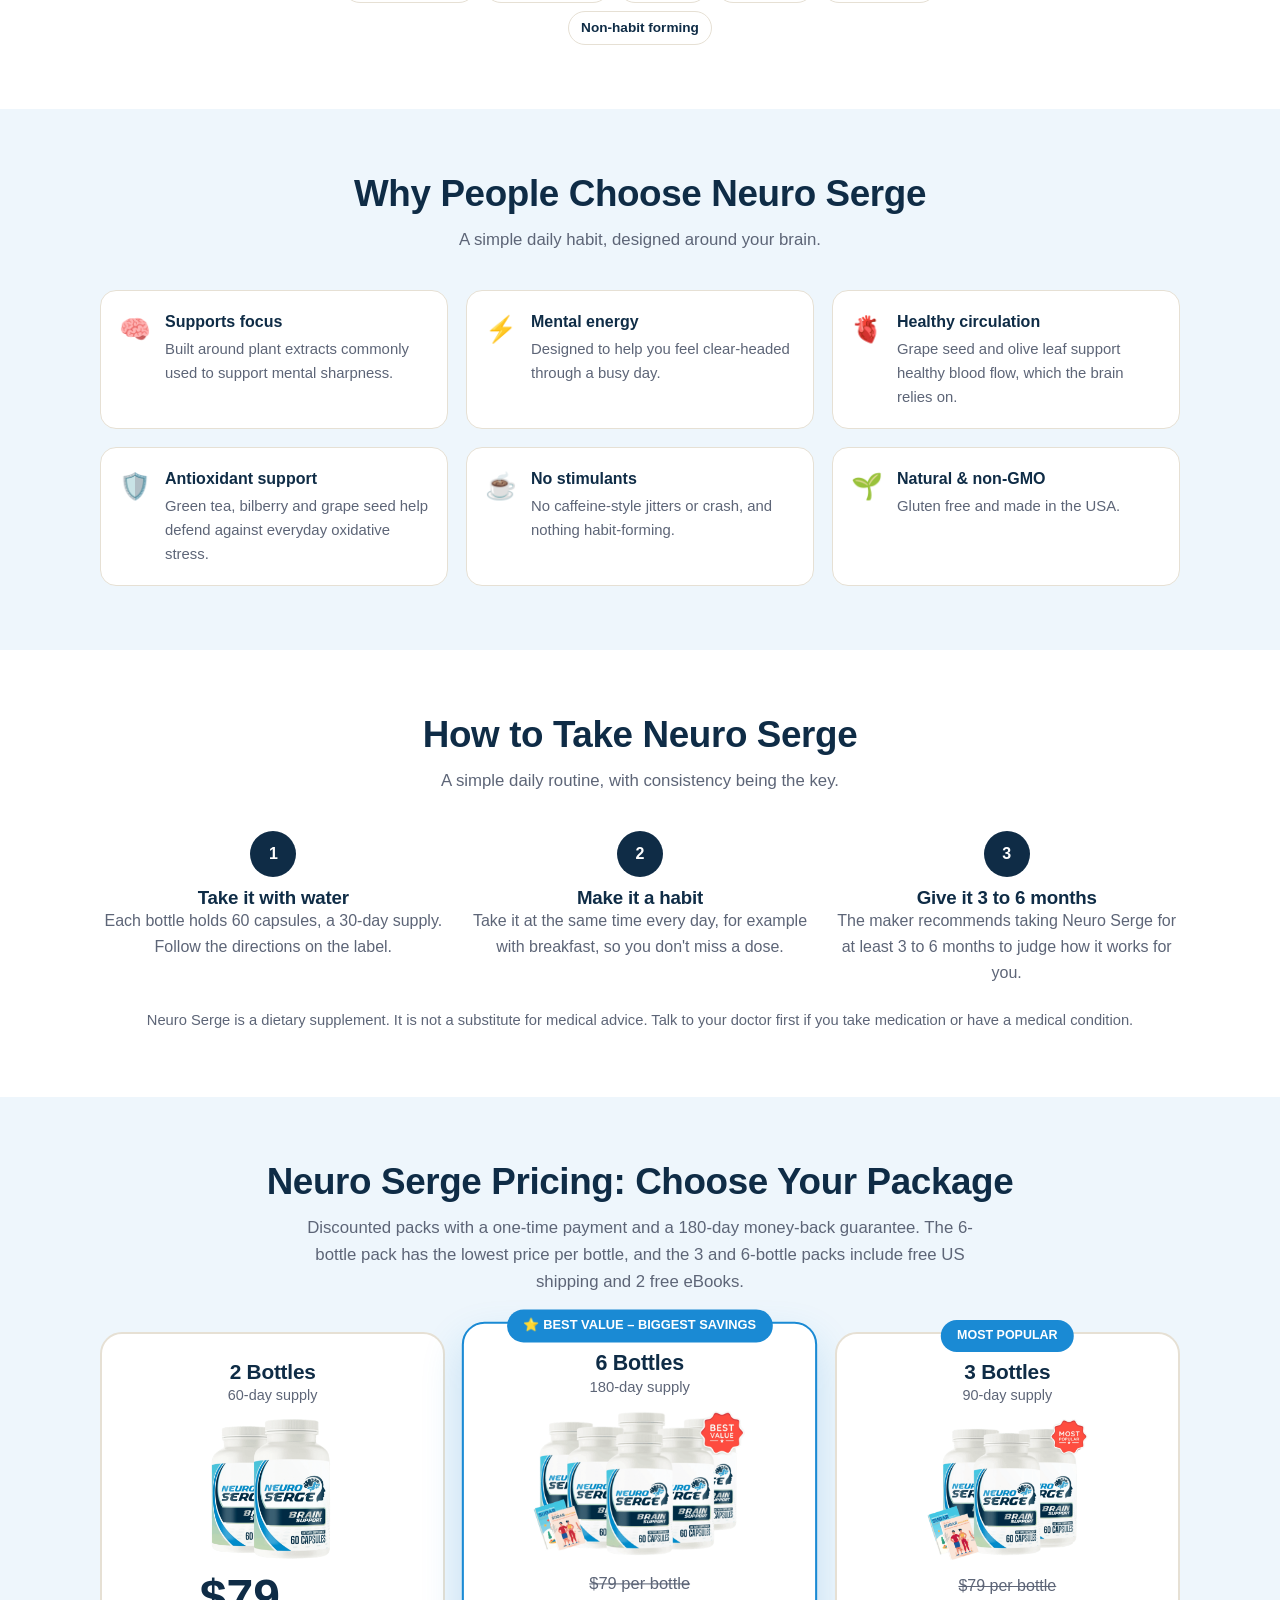
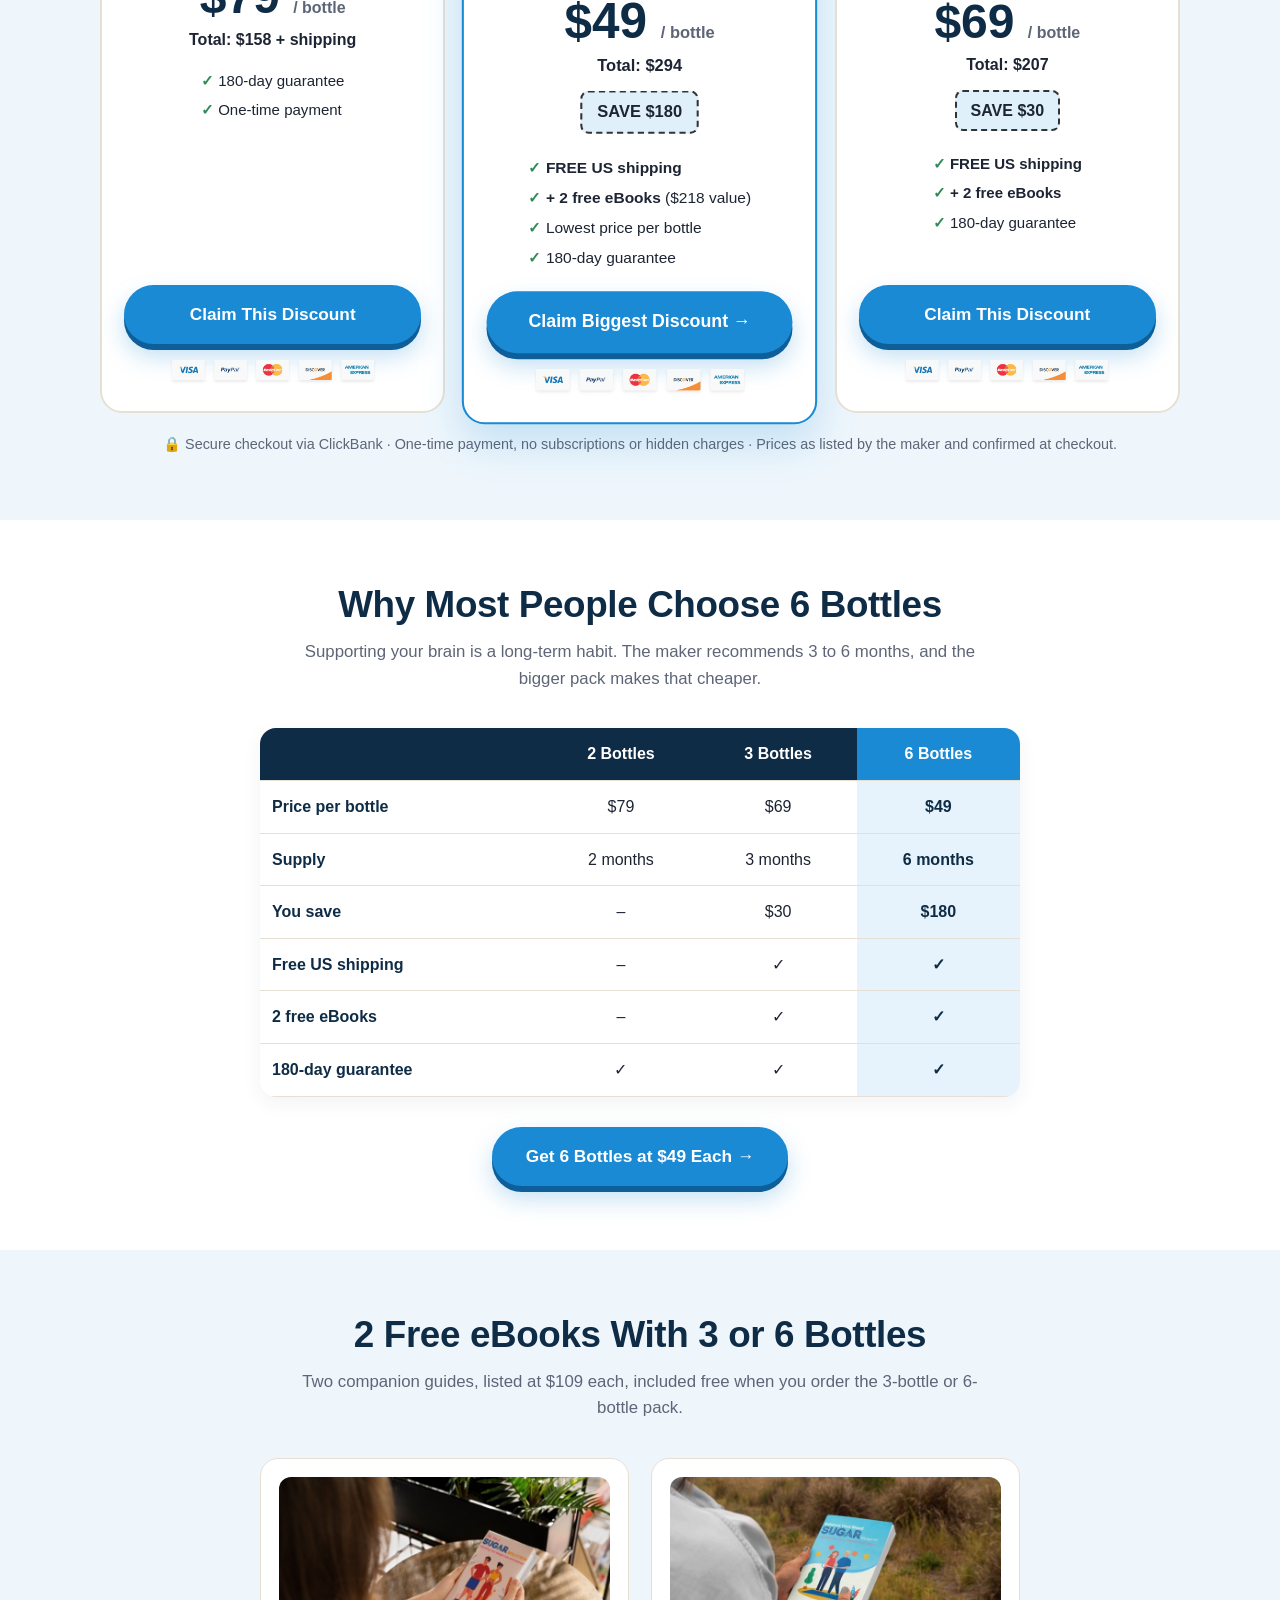
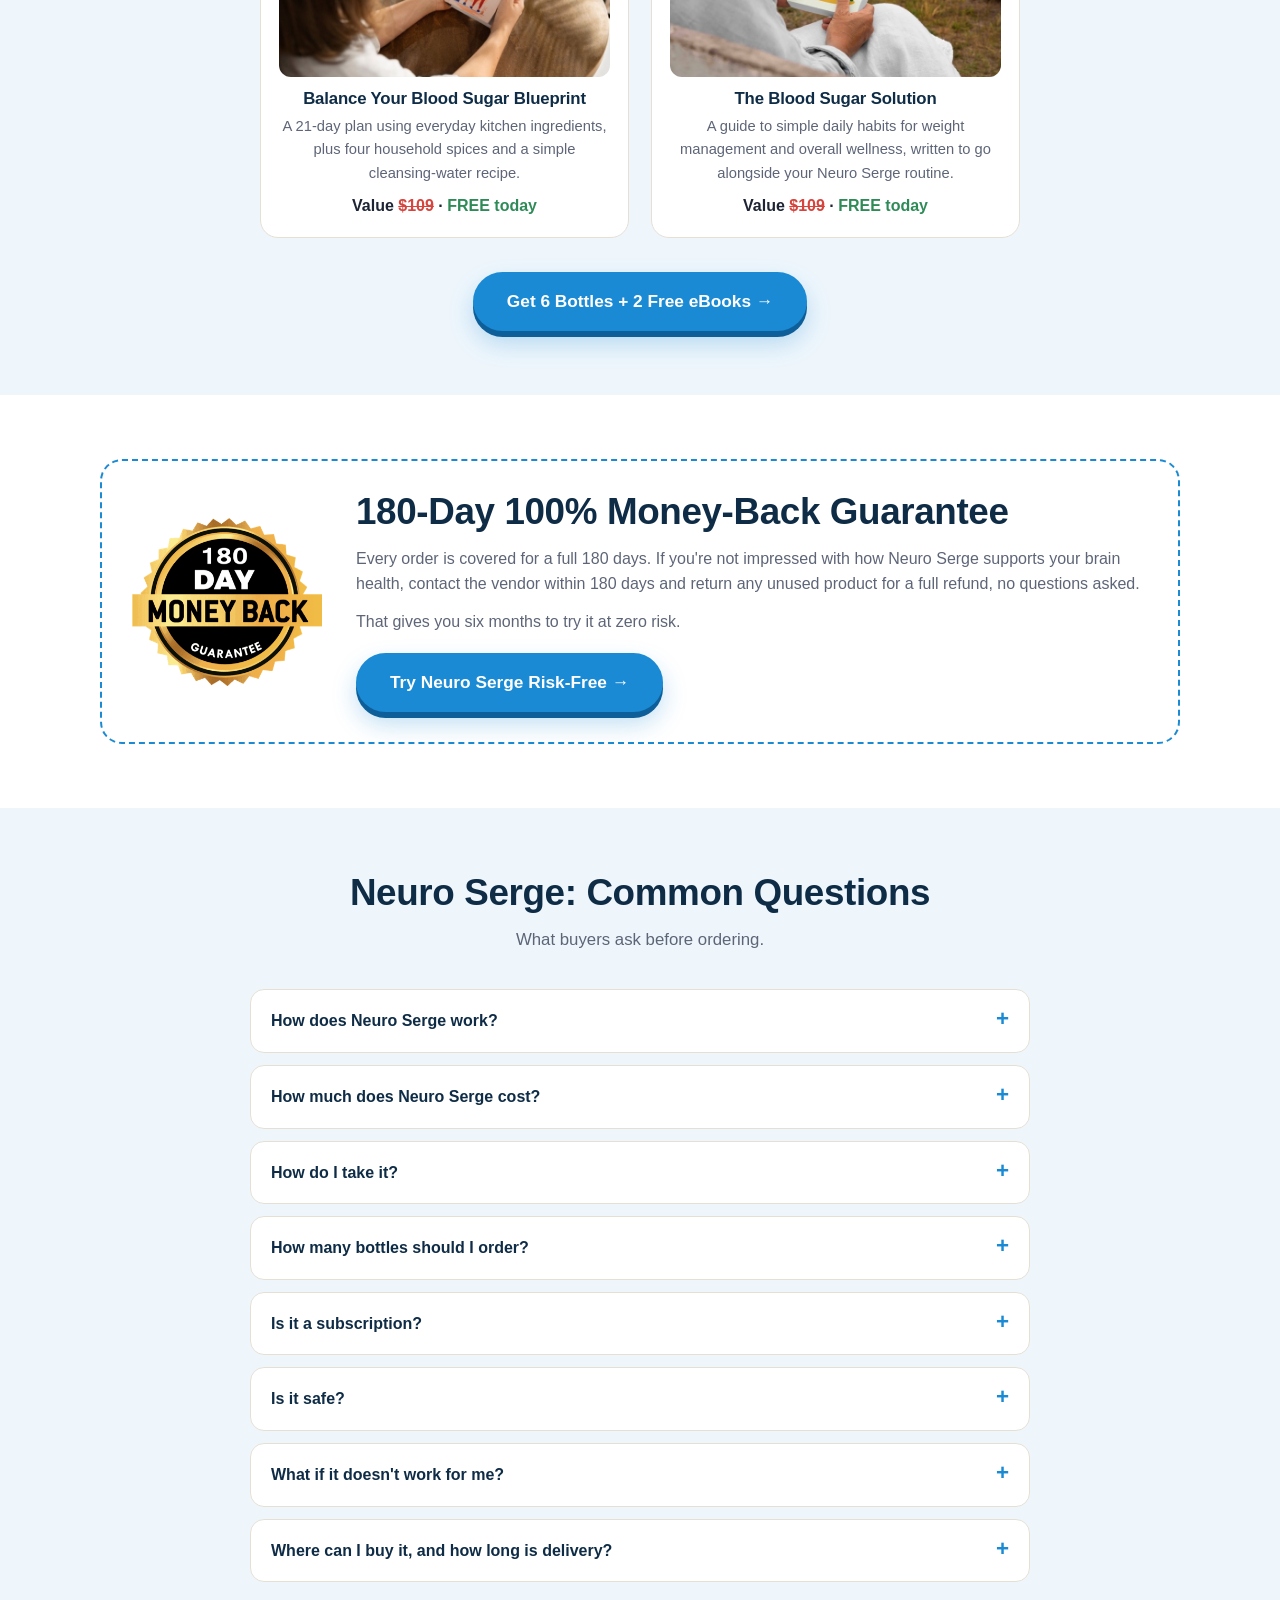
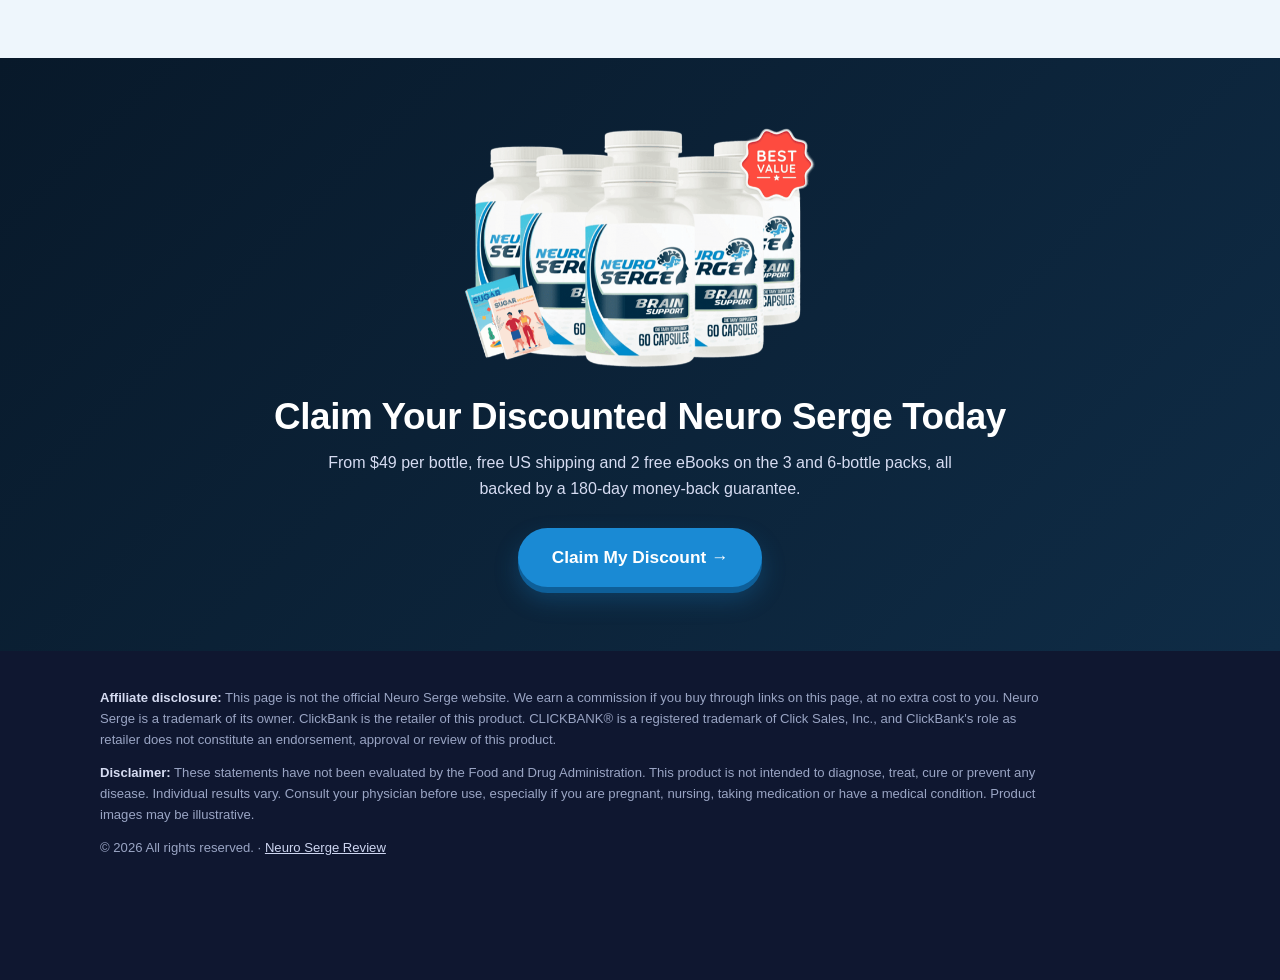
==== commit 53326aa3: "Add Neuro Serge sales page at root, move review to /review/ Co-Authored-By: Claude Opus 5.5 <noreply" ====
--- a/index.html
+++ b/index.html
@@ -3,8 +3,8 @@
 <head>
 <meta charset="utf-8">
 <meta name="viewport" content="width=device-width, initial-scale=1">
-<title>Neuro Serge Review (2026): Ingredients, Pricing &amp; 180-Day Guarantee</title>
-<meta name="description" content="Independent Neuro Serge review: the 20+ ingredient brain-support blend with green tea, grape seed and bilberry, how to take it, pricing for 2, 3 and 6 bottles and the 180-day money-back guarantee.">
+<title>Neuro Serge: Daily Brain Support With 20+ Plants &amp; Nutrients</title>
+<meta name="description" content="Neuro Serge is a daily brain-support capsule with a blend of 20+ plants and nutrients. From $49 per bottle, free US shipping and 2 free eBooks on 3 or 6 bottles, 180-day money-back guarantee.">
 <link rel="icon" href="assets/bottle-hero.png">
 <style>
 :root{
@@ -165,82 +165,128 @@
 .story{max-width:780px;margin:0 auto 30px;background:#fff;border:1px solid var(--line);border-radius:18px;padding:22px 24px;color:var(--muted)}
 .story b{color:var(--navy)}
 .book img{width:100%;height:200px;object-fit:cover;border-radius:12px}
-.blend{max-width:640px;margin:0 auto 26px;border-radius:18px}
-.ing ul{list-style:none;margin-top:4px}
-.ing li{color:var(--muted);font-size:.9rem;padding-left:16px;position:relative}
-.ing li:before{content:"✓";position:absolute;left:0;color:var(--green);font-weight:800}
-.book img{width:100%;height:200px;object-fit:cover;border-radius:12px}
 .blend{width:100%;max-width:640px;margin:0 auto 26px;border-radius:18px}
 .ing ul{list-style:none;margin-top:4px}
 .ing li{color:var(--muted);font-size:.9rem;padding-left:16px;position:relative}
 .ing li:before{content:"✓";position:absolute;left:0;color:var(--green);font-weight:800}
+.topbar{background:var(--navy);color:#fff;text-align:center;font-size:.88rem;padding:9px 14px}
+.topbar b{color:#7cc6f5}
+.s-hero{background:radial-gradient(ellipse at 75% 35%,#e3f2fc 0%,#f3f9fe 45%,#fff 100%);padding:46px 0 60px}
+.s-hero .grid{display:grid;grid-template-columns:1.1fr .9fr;gap:40px;align-items:center}
+.eyebrow{display:inline-block;background:#dff0fb;color:var(--orange-d);font-weight:800;font-size:.78rem;letter-spacing:.12em;padding:6px 14px;border-radius:999px;margin-bottom:16px}
+.s-hero h1 span{color:var(--orange)}
+.s-hero .lead{font-size:1.12rem;color:var(--muted);margin:16px 0 18px;max-width:560px}
+.s-hero ul{list-style:none;margin:0 0 24px}
+.s-hero li{padding-left:28px;position:relative;margin:8px 0;font-weight:600}
+.s-hero li:before{content:"✓";position:absolute;left:0;top:0;width:20px;height:20px;border-radius:50%;background:var(--green);color:#fff;font-size:.75rem;display:flex;align-items:center;justify-content:center}
+.s-hero .visual img{max-width:280px;width:100%;margin:0 auto;filter:drop-shadow(0 24px 30px rgba(0,0,0,.16))}
+.trustrow{background:#fff;border-top:1px solid var(--line);border-bottom:1px solid var(--line);padding:18px 0}
+.trustrow .wrap{display:grid;grid-template-columns:repeat(4,1fr);gap:14px;text-align:center;font-weight:700;color:var(--navy)}
+.trustrow span{display:block;font-size:1.5rem}
+.prob{display:grid;grid-template-columns:repeat(2,1fr);gap:14px;max-width:820px;margin:0 auto}
+.prob div{background:#fff;border:1px solid var(--line);border-left:5px solid var(--orange);border-radius:12px;padding:14px 16px;font-weight:600;color:var(--navy)}
+.note{max-width:760px;margin:26px auto 0;text-align:center;color:var(--muted);font-size:1.05rem}
+.intro{display:grid;grid-template-columns:.8fr 1.2fr;gap:40px;align-items:center}
+.intro img{width:100%;max-width:380px;margin:0 auto}
+.intro h2{text-align:left}
+.intro .kicker{color:var(--orange-d);font-weight:800;letter-spacing:.12em;font-size:.8rem}
+.ben{display:grid;grid-template-columns:repeat(3,1fr);gap:18px}
+.ben>div{display:flex;gap:14px;background:#fff;border:1px solid var(--line);border-radius:16px;padding:18px}
+.ben span{font-size:1.6rem}
+.ben b{color:var(--navy);display:block;margin-bottom:4px}
+.ben p{color:var(--muted);font-size:.93rem}
+.cmp{width:100%;max-width:760px;margin:0 auto;border-collapse:collapse;background:#fff;border-radius:16px;overflow:hidden;box-shadow:0 6px 20px rgba(28,43,90,.06)}
+.cmp th,.cmp td{padding:13px 12px;text-align:center;border-bottom:1px solid var(--line)}
+.cmp td:first-child{text-align:left;font-weight:600;color:var(--navy)}
+.cmp th{background:var(--navy);color:#fff}
+.cmp .hl{background:#e6f3fc;font-weight:800;color:var(--navy)}
+.cmp th.hl{background:var(--orange);color:#fff}
+.guar img{width:100%;max-width:190px}
+@media (max-width:860px){
+  .s-hero .grid,.intro{grid-template-columns:1fr}
+  .s-hero .visual{order:-1;max-width:240px;margin:0 auto}
+  .trustrow .wrap{grid-template-columns:repeat(2,1fr)}
+  .prob,.ben{grid-template-columns:1fr}
+  .intro h2{text-align:center}.intro{text-align:center}
+  .cmp th,.cmp td{padding:10px 6px;font-size:.9rem}
+}
 </style>
 </head>
 <body>
 
+<div class="topbar"><b>FREE US shipping</b> + 2 free eBooks on 3 &amp; 6-bottle packs · Backed by a <b>180-day</b> money-back guarantee</div>
+
 <header class="nav">
   <div class="wrap">
-    <div class="brand"><div class="logo">Neuro Serge<small>BRAIN SUPPORT</small></div><span class="rv">REVIEW</span></div>
-    <a class="btn sm aff" href="go/" rel="sponsored noopener" target="_blank">Check Today's Discount</a>
+    <div class="brand"><div class="logo">Neuro Serge<small>BRAIN SUPPORT</small></div></div>
+    <a class="btn sm" href="#pricing">Order Now</a>
   </div>
 </header>
 
 <!-- HERO -->
-<section class="hero">
+<section class="s-hero">
   <div class="wrap grid">
     <div>
-      <span class="rvbadge"><b>REVIEW</b> Updated 2026 · Independent overview</span>
-      <h1>Neuro Serge <span>Review:</span> Ingredients, Pricing &amp; What to Know Before You Buy</h1>
-      <p class="lead">A daily brain-support capsule built on a blend of 20+ plants and nutrients, designed to support focus, mental energy and healthy brain function as you age.</p>
-
-      <div class="verdict">
-        <h3>Quick verdict</h3>
-        <div class="vgrid">
-          <div class="pro"><b>What we like</b><ul><li>Blend of 20+ plants and nutrients</li><li>No stimulants, non-habit forming</li><li>180-day money-back guarantee</li><li>One-time purchase, no subscription</li></ul></div>
-          <div class="con"><b>Keep in mind</b><ul><li>Proprietary blend, so amounts aren't listed</li><li>Results vary and take months</li><li>Sold online only</li></ul></div>
-        </div>
+      <span class="eyebrow">20+ PLANTS &amp; NUTRIENTS · NO STIMULANTS</span>
+      <h1>Support a <span>Sharper, Healthier Brain</span> as You Age</h1>
+      <p class="lead">Neuro Serge combines green tea, grape seed, bilberry, olive leaf and more in one simple daily capsule, designed to support focus, mental energy and healthy brain function.</p>
+      <ul>
+        <li>Supports everyday focus and mental energy</li>
+        <li>Antioxidant support for healthy circulation</li>
+        <li>Natural, non-GMO, gluten-free and stimulant-free</li>
+        <li>Easy to take: capsules with water, no habit-forming ingredients</li>
+      </ul>
+      <div class="cta-row">
+        <a class="btn pulse" href="#pricing">Claim My Discounted Neuro Serge →</a>
+        <div class="micro"><span>From $49 per bottle</span><span>180-day guarantee</span><span>Secure checkout</span></div>
       </div>
-
-      <div class="deal">
-        <div class="deal-h">Current discounted packs:</div>
-        <div class="chips"><span>2 bottles · <b>$79 each</b></span><span>3 bottles · <b>$69 each</b></span><span class="hot"><b>6 bottles · $49 each</b></span></div>
-      </div>
-
-      <div class="cta-row">
-        <a class="btn pulse aff" href="go/" rel="sponsored noopener" target="_blank">See Today's Discount →</a>
-        <div class="micro"><span>2 free eBooks with 3 or 6 bottles</span><span>180-day guarantee</span><span>Free US shipping on 3+ bottles</span></div>
-      </div>
     </div>
     <div class="visual"><img src="assets/bottle-hero.png" alt="Neuro Serge brain support bottle, 60 capsules" width="260" height="473"></div>
   </div>
 </section>
 
-<div class="trust">
-  <div class="wrap">
-    <div><strong>20+ Ingredients</strong><small>Plants and nutrients in one capsule</small></div>
-    <div><strong>180-Day Guarantee</strong><small>100% money back</small></div>
-    <div><strong>No Subscription</strong><small>One-time payment</small></div>
-    <div><strong>Made in the USA</strong><small>Non-GMO, gluten free</small></div>
+<div class="trustrow">
+  <div class="wrap">
+    <div><span>🛡️</span>180-Day Guarantee</div>
+    <div><span>🌿</span>Natural Formula</div>
+    <div><span>🇺🇸</span>Made in the USA</div>
+    <div><span>🚫</span>No Stimulants</div>
   </div>
 </div>
 
-<!-- WHAT IT IS -->
-<section id="about">
-  <div class="wrap">
-    <h2>What Is Neuro Serge?</h2>
-    <p class="sub">Neuro Serge is a daily brain-support capsule. The maker describes it as a proprietary blend of 20+ plants and nutrients, chosen to support healthy brain function as you get older.</p>
-    <div class="story"><b>The idea behind it:</b> the maker points to research suggesting that people who look after their brain health tend to report more energy and a better quality of life in later years. Neuro Serge was put together as a simple daily habit, a couple of capsules with water, aimed at supporting focus, mental energy and overall brain health.</div>
-    <div class="cards">
-      <div class="card"><div class="ic">🧠</div><h3>Everyday focus</h3><p>Built around plant extracts such as green tea and grape seed that are commonly used to support mental sharpness and focus.</p></div>
-      <div class="card"><div class="ic">🫀</div><h3>Healthy circulation</h3><p>Grape seed, olive leaf and bilberry are included for their antioxidant profile and support for healthy blood flow, which the brain depends on.</p></div>
-      <div class="card"><div class="ic">🌿</div><h3>Simple, stimulant-free</h3><p>The maker lists it as a natural, non-GMO, gluten-free formula with no stimulants and nothing habit-forming. Results vary by person.</p></div>
-    </div>
-    <div style="text-align:center;margin-top:34px"><a class="btn aff" href="go/" rel="sponsored noopener" target="_blank">Check Today's Pricing →</a></div>
+<!-- PROBLEM -->
+<section>
+  <div class="wrap">
+    <h2>Does Any of This Sound Familiar?</h2>
+    <p class="sub">Little lapses that seem to show up more often as the years go by.</p>
+    <div class="prob">
+      <div>Walking into a room and forgetting why</div>
+      <div>Afternoon brain fog that slows you down</div>
+      <div>Struggling to stay focused on one task</div>
+      <div>A name on the tip of your tongue that won't come</div>
+      <div>Feeling mentally drained by the end of the day</div>
+      <div>Re-reading the same page because nothing sank in</div>
+    </div>
+    <p class="note">Your brain works hard every day and, like the rest of your body, it depends on good nutrition and healthy blood flow to stay at its best. Looking after it is something you don't want to take lightly.</p>
+  </div>
+</section>
+
+<!-- INTRO -->
+<section class="alt">
+  <div class="wrap intro">
+    <img src="assets/bottles-duo.png" alt="Two bottles of Neuro Serge" loading="lazy">
+    <div>
+      <div class="kicker">INTRODUCING NEURO SERGE</div>
+      <h2>One Daily Capsule, 20+ Plants and Nutrients</h2>
+      <p style="color:var(--muted);margin:12px 0">Neuro Serge is a dietary supplement built on a proprietary blend of more than 20 plants and nutrients, chosen to support a healthy brain as you get older.</p>
+      <p style="color:var(--muted);margin-bottom:22px">Instead of juggling several separate supplements, you get antioxidant-rich extracts like green tea, grape seed and bilberry together in one easy capsule, with no stimulants and nothing habit-forming.</p>
+      <a class="btn" href="#pricing">See Today's Discount →</a>
+    </div>
   </div>
 </section>
 
 <!-- INGREDIENTS -->
-<section class="alt" id="ingredients">
+<section id="ingredients">
   <div class="wrap">
     <h2>What's Inside Neuro Serge</h2>
     <p class="sub">The maker describes a proprietary blend of 20+ plants and nutrients. These are the six it highlights, and what each is traditionally used for.</p>
@@ -254,6 +300,22 @@
       <div class="ing"><img src="assets/licorice.png" alt="Deglycyrrhizinated licorice" loading="lazy"><div><b>Deglycyrrhizinated Licorice</b><em>DGL root extract</em><ul><li>Traditionally used to help manage stress</li><li>May support a healthy inflammatory response</li></ul></div></div>
     </div>
     <div class="certs"><span>Made in the USA</span><span>Natural formula</span><span>Non-GMO</span><span>Gluten free</span><span>No stimulants</span><span>Non-habit forming</span></div>
+  </div>
+</section>
+
+<!-- BENEFITS -->
+<section class="alt">
+  <div class="wrap">
+    <h2>Why People Choose Neuro Serge</h2>
+    <p class="sub">A simple daily habit, designed around your brain.</p>
+    <div class="ben">
+      <div><span>🧠</span><div><b>Supports focus</b><p>Built around plant extracts commonly used to support mental sharpness.</p></div></div>
+      <div><span>⚡</span><div><b>Mental energy</b><p>Designed to help you feel clear-headed through a busy day.</p></div></div>
+      <div><span>🫀</span><div><b>Healthy circulation</b><p>Grape seed and olive leaf support healthy blood flow, which the brain relies on.</p></div></div>
+      <div><span>🛡️</span><div><b>Antioxidant support</b><p>Green tea, bilberry and grape seed help defend against everyday oxidative stress.</p></div></div>
+      <div><span>☕</span><div><b>No stimulants</b><p>No caffeine-style jitters or crash, and nothing habit-forming.</p></div></div>
+      <div><span>🌱</span><div><b>Natural &amp; non-GMO</b><p>Gluten free and made in the USA.</p></div></div>
+    </div>
   </div>
 </section>
 
@@ -319,8 +381,28 @@
   </div>
 </section>
 
+<!-- WHY 6 -->
+<section>
+  <div class="wrap">
+    <h2>Why Most People Choose 6 Bottles</h2>
+    <p class="sub">Supporting your brain is a long-term habit. The maker recommends 3 to 6 months, and the bigger pack makes that cheaper.</p>
+    <table class="cmp">
+      <thead><tr><th></th><th>2 Bottles</th><th>3 Bottles</th><th class="hl">6 Bottles</th></tr></thead>
+      <tbody>
+        <tr><td>Price per bottle</td><td>$79</td><td>$69</td><td class="hl">$49</td></tr>
+        <tr><td>Supply</td><td>2 months</td><td>3 months</td><td class="hl">6 months</td></tr>
+        <tr><td>You save</td><td>–</td><td>$30</td><td class="hl">$180</td></tr>
+        <tr><td>Free US shipping</td><td>–</td><td>✓</td><td class="hl">✓</td></tr>
+        <tr><td>2 free eBooks</td><td>–</td><td>✓</td><td class="hl">✓</td></tr>
+        <tr><td>180-day guarantee</td><td>✓</td><td>✓</td><td class="hl">✓</td></tr>
+      </tbody>
+    </table>
+    <div style="text-align:center;margin-top:30px"><a class="btn pulse aff" href="go/" rel="sponsored noopener" target="_blank">Get 6 Bottles at $49 Each →</a></div>
+  </div>
+</section>
+
 <!-- BONUSES -->
-<section id="bonuses">
+<section class="alt" id="bonuses">
   <div class="wrap">
     <h2>2 Free eBooks With 3 or 6 Bottles</h2>
     <p class="sub">Two companion guides, listed at $109 each, included free when you order the 3-bottle or 6-bottle pack.</p>
@@ -333,21 +415,22 @@
 </section>
 
 <!-- GUARANTEE -->
-<section class="alt" id="guarantee">
-  <div class="wrap">
-    <div class="guar" style="grid-template-columns:1fr">
+<section id="guarantee">
+  <div class="wrap">
+    <div class="guar">
+      <img src="assets/guarantee.png" alt="180-day money-back guarantee" loading="lazy">
       <div>
-        <h2 style="text-align:center">180-Day 100% Money-Back Guarantee</h2>
-        <p style="color:var(--muted);margin-bottom:12px;text-align:center">Every Neuro Serge order is covered for a full 180 days, whichever package you choose. If you're not happy with your results, contact the vendor within 180 days for a refund of the purchase price.</p>
-        <p style="color:var(--muted);margin-bottom:18px;text-align:center">The maker's FAQ says you can return what you haven't used for a full, no-questions-asked refund. Orders are processed by ClickBank, which also handles order support.</p>
-        <div style="text-align:center"><a class="btn aff" href="go/" rel="sponsored noopener" target="_blank">Order With the Guarantee →</a></div>
+        <h2>180-Day 100% Money-Back Guarantee</h2>
+        <p style="color:var(--muted);margin-bottom:12px">Every order is covered for a full 180 days. If you're not impressed with how Neuro Serge supports your brain health, contact the vendor within 180 days and return any unused product for a full refund, no questions asked.</p>
+        <p style="color:var(--muted);margin-bottom:18px">That gives you six months to try it at zero risk.</p>
+        <a class="btn aff" href="go/" rel="sponsored noopener" target="_blank">Try Neuro Serge Risk-Free →</a>
       </div>
     </div>
   </div>
 </section>
 
 <!-- FAQ -->
-<section id="faq">
+<section class="alt" id="faq">
   <div class="wrap">
     <h2>Neuro Serge: Common Questions</h2>
     <p class="sub">What buyers ask before ordering.</p>
@@ -368,17 +451,17 @@
 <section class="final">
   <div class="wrap">
     <img src="assets/bottle-6.png" alt="Neuro Serge 6 bottle best value pack" loading="lazy" style="max-width:360px">
-    <h2>Save Up to $180 on Neuro Serge</h2>
-    <p>Discounted pricing, free US shipping and 2 free eBooks on the 3 and 6-bottle packs, and a 180-day money-back guarantee.</p>
+    <h2>Claim Your Discounted Neuro Serge Today</h2>
+    <p>From $49 per bottle, free US shipping and 2 free eBooks on the 3 and 6-bottle packs, all backed by a 180-day money-back guarantee.</p>
     <a class="btn pulse aff" href="go/" rel="sponsored noopener" target="_blank">Claim My Discount →</a>
   </div>
 </section>
 
 <footer>
   <div class="wrap">
-    <p><b>Affiliate disclosure:</b> This is an independent review page and is not the official Neuro Serge website. We earn a commission if you buy through links on this page, at no extra cost to you. Neuro Serge is a trademark of its owner and we are not the product's creator. ClickBank is the retailer of the product.</p>
-    <p><b>Disclaimer:</b> These statements have not been evaluated by the Food and Drug Administration. This product is not intended to diagnose, treat, cure or prevent any disease. Individual results vary in amount and time, and no result should be seen as typical. Consult your physician before use, especially if you are pregnant, nursing, taking medication or have a medical condition. Product images may be illustrative.</p>
-    <p>&copy; <span id="yr"></span> All rights reserved.</p>
+    <p><b>Affiliate disclosure:</b> This page is not the official Neuro Serge website. We earn a commission if you buy through links on this page, at no extra cost to you. Neuro Serge is a trademark of its owner. ClickBank is the retailer of this product. CLICKBANK&reg; is a registered trademark of Click Sales, Inc., and ClickBank's role as retailer does not constitute an endorsement, approval or review of this product.</p>
+    <p><b>Disclaimer:</b> These statements have not been evaluated by the Food and Drug Administration. This product is not intended to diagnose, treat, cure or prevent any disease. Individual results vary. Consult your physician before use, especially if you are pregnant, nursing, taking medication or have a medical condition. Product images may be illustrative.</p>
+    <p>&copy; <span id="yr"></span> All rights reserved. · <a href="review/">Neuro Serge Review</a></p>
   </div>
 </footer>
 
@@ -386,7 +469,7 @@
 
 <script>
 // Opening from disk (file://) has no web server, so folder links need index.html. On a real domain this is skipped.
-if (location.protocol === "file:") document.querySelectorAll('a[href="go/"]').forEach(function(a){ a.setAttribute("href", "go/index.html"); });
+if (location.protocol === "file:") document.querySelectorAll('a[href="go/"],a[href="review/"]').forEach(function(a){ a.setAttribute("href", a.getAttribute("href") + "index.html"); });
 document.getElementById("yr").textContent = new Date().getFullYear();
 </script>
 </body>
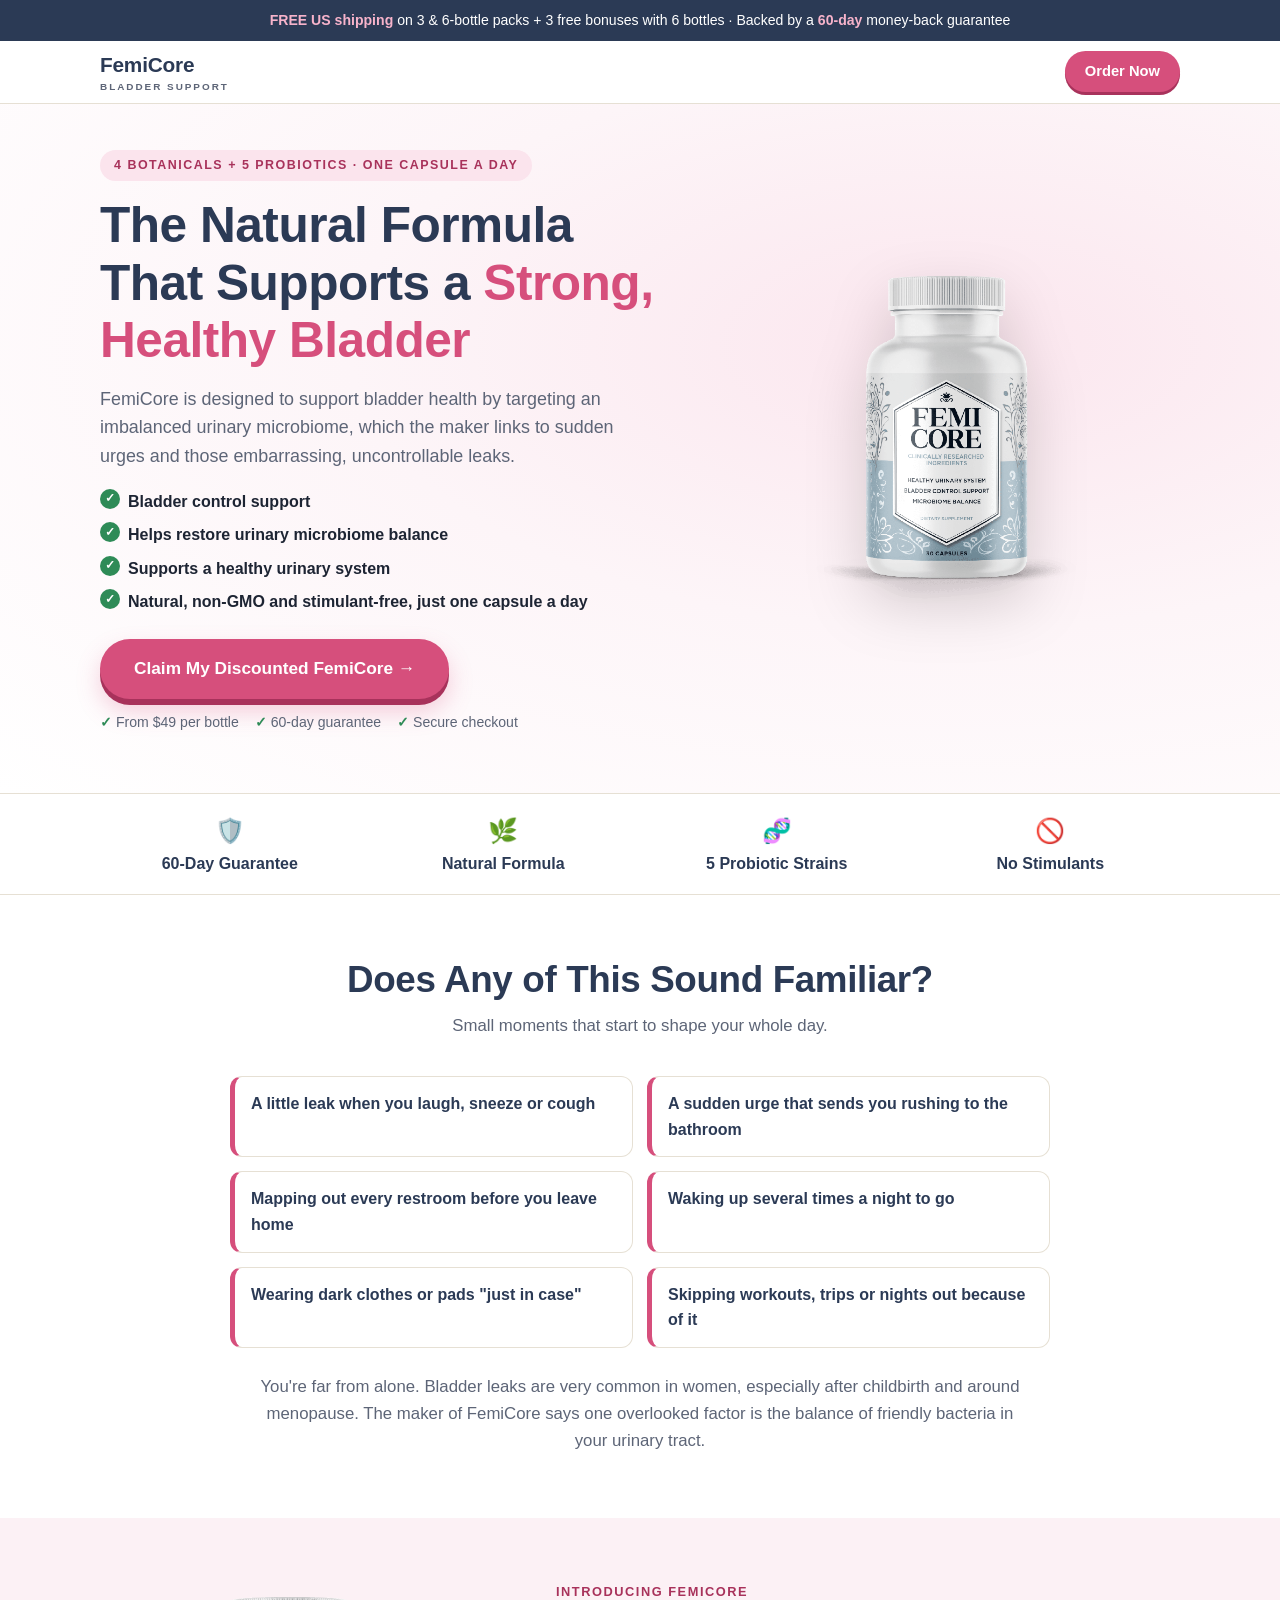
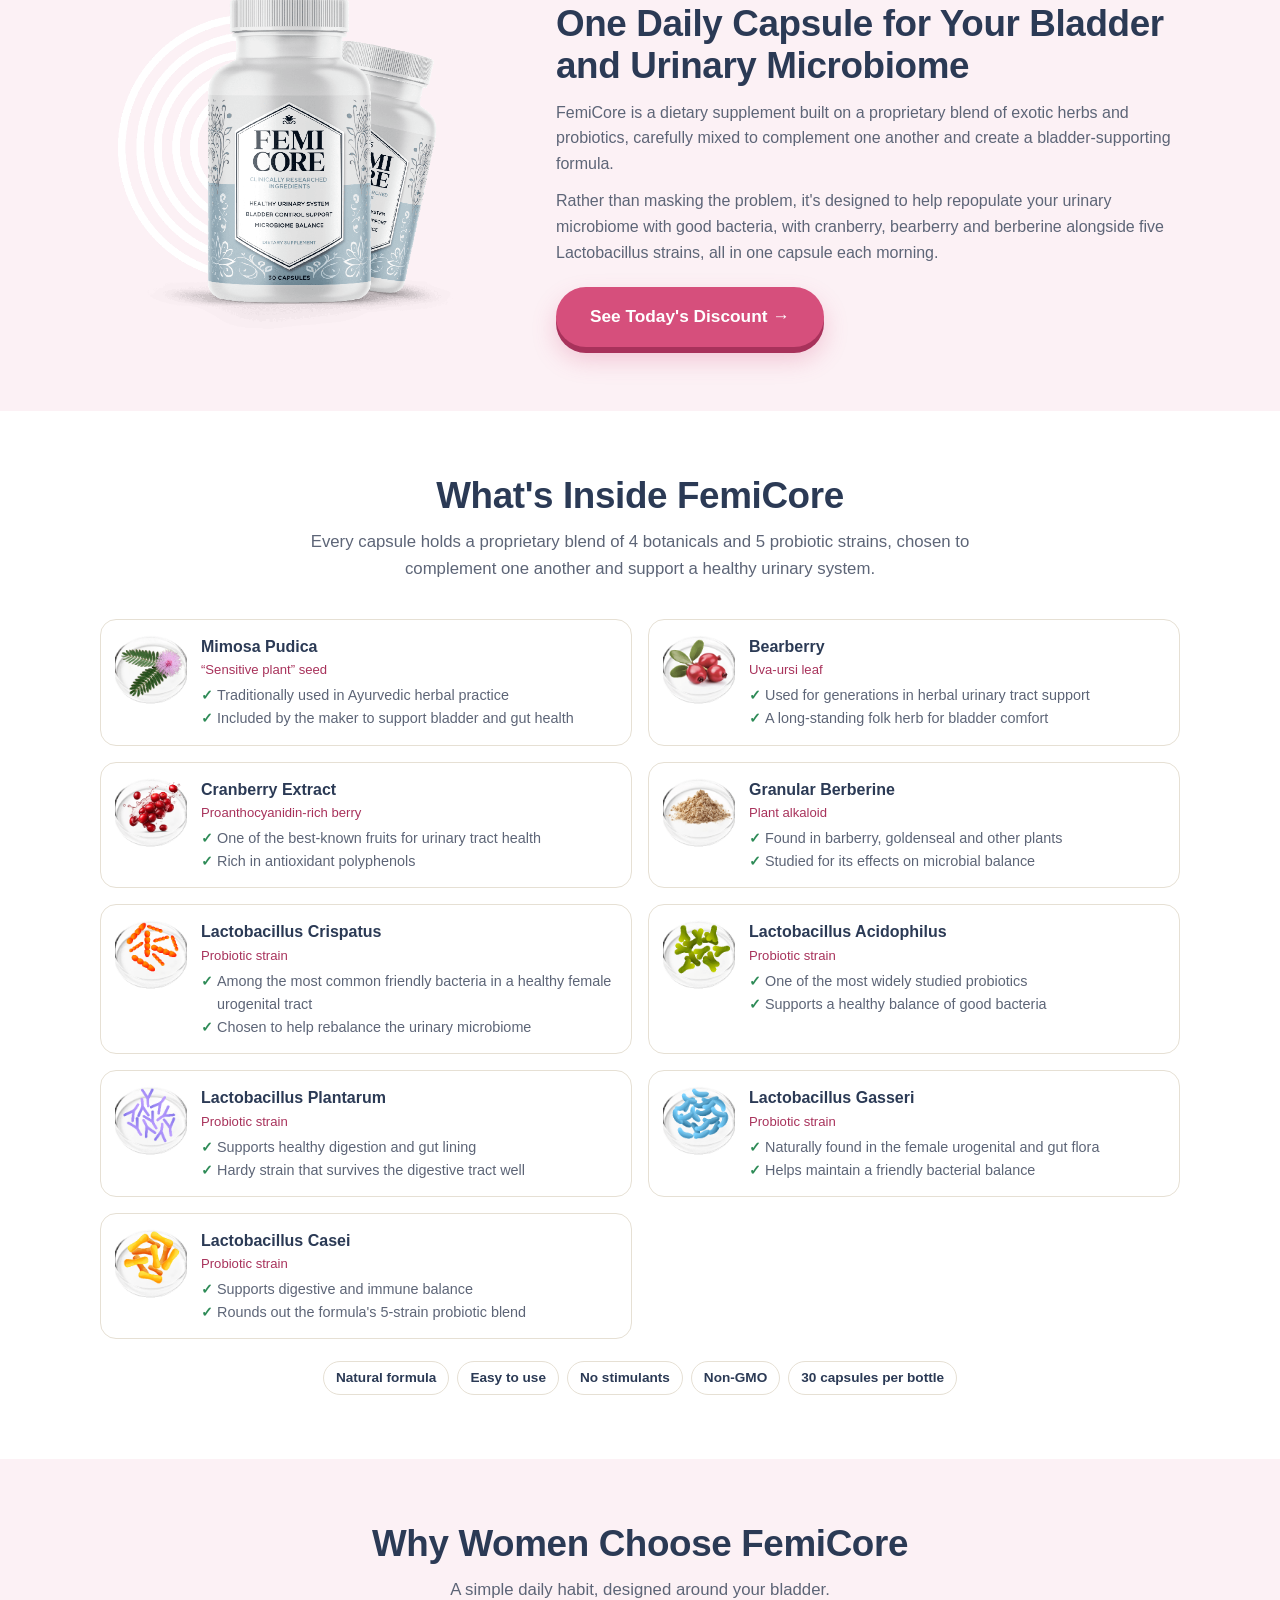
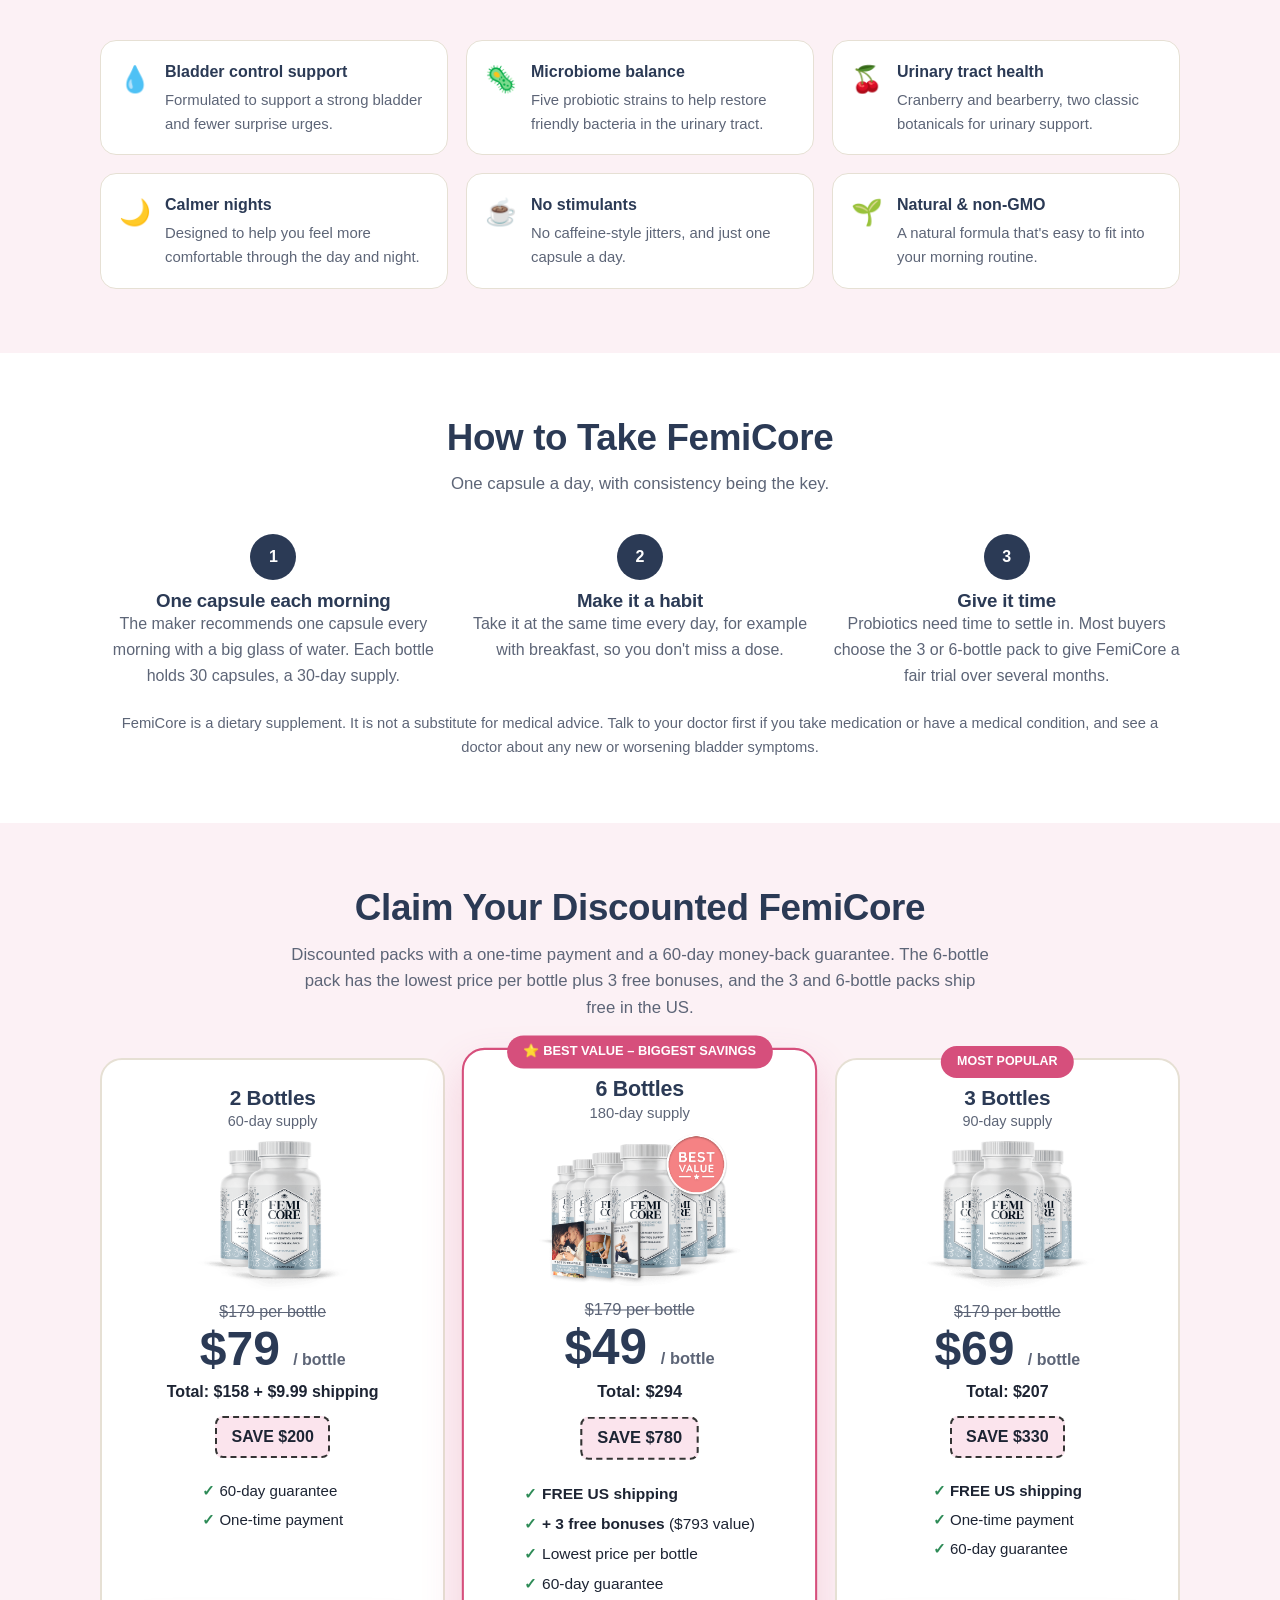
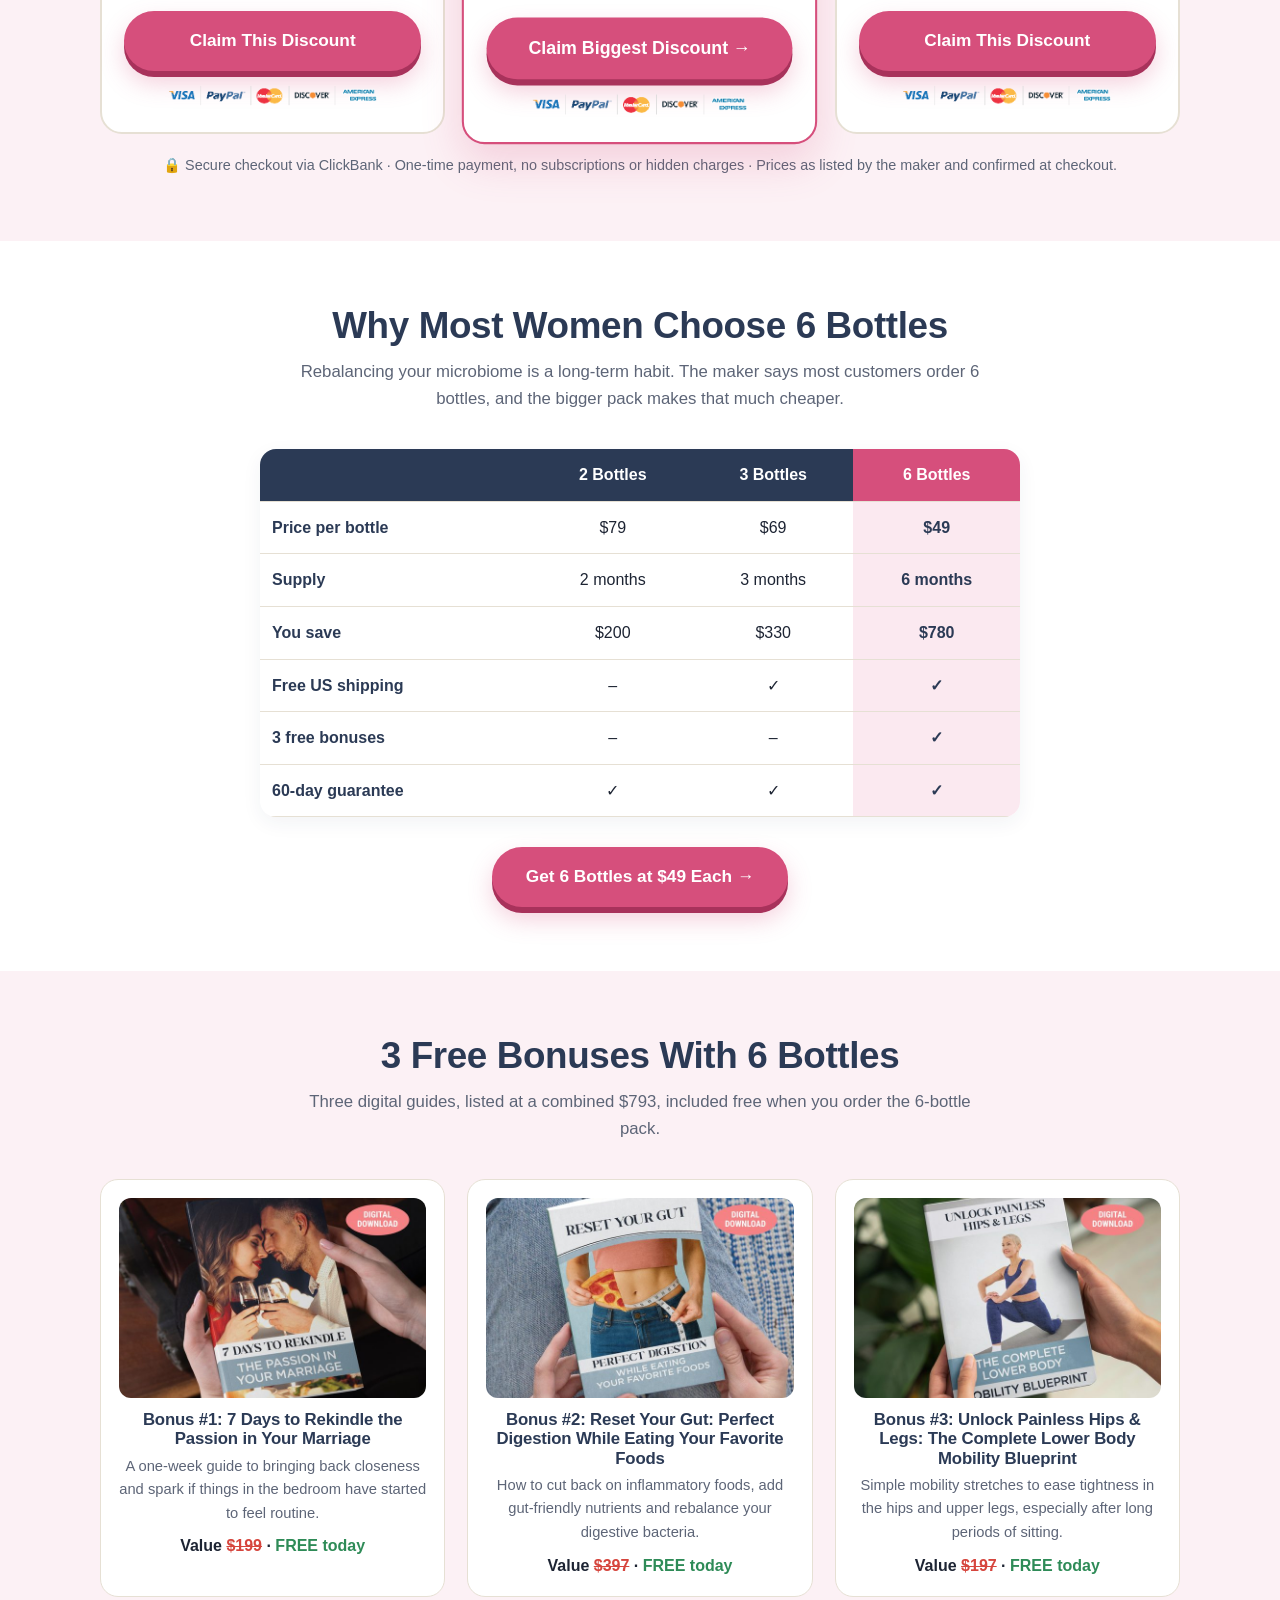
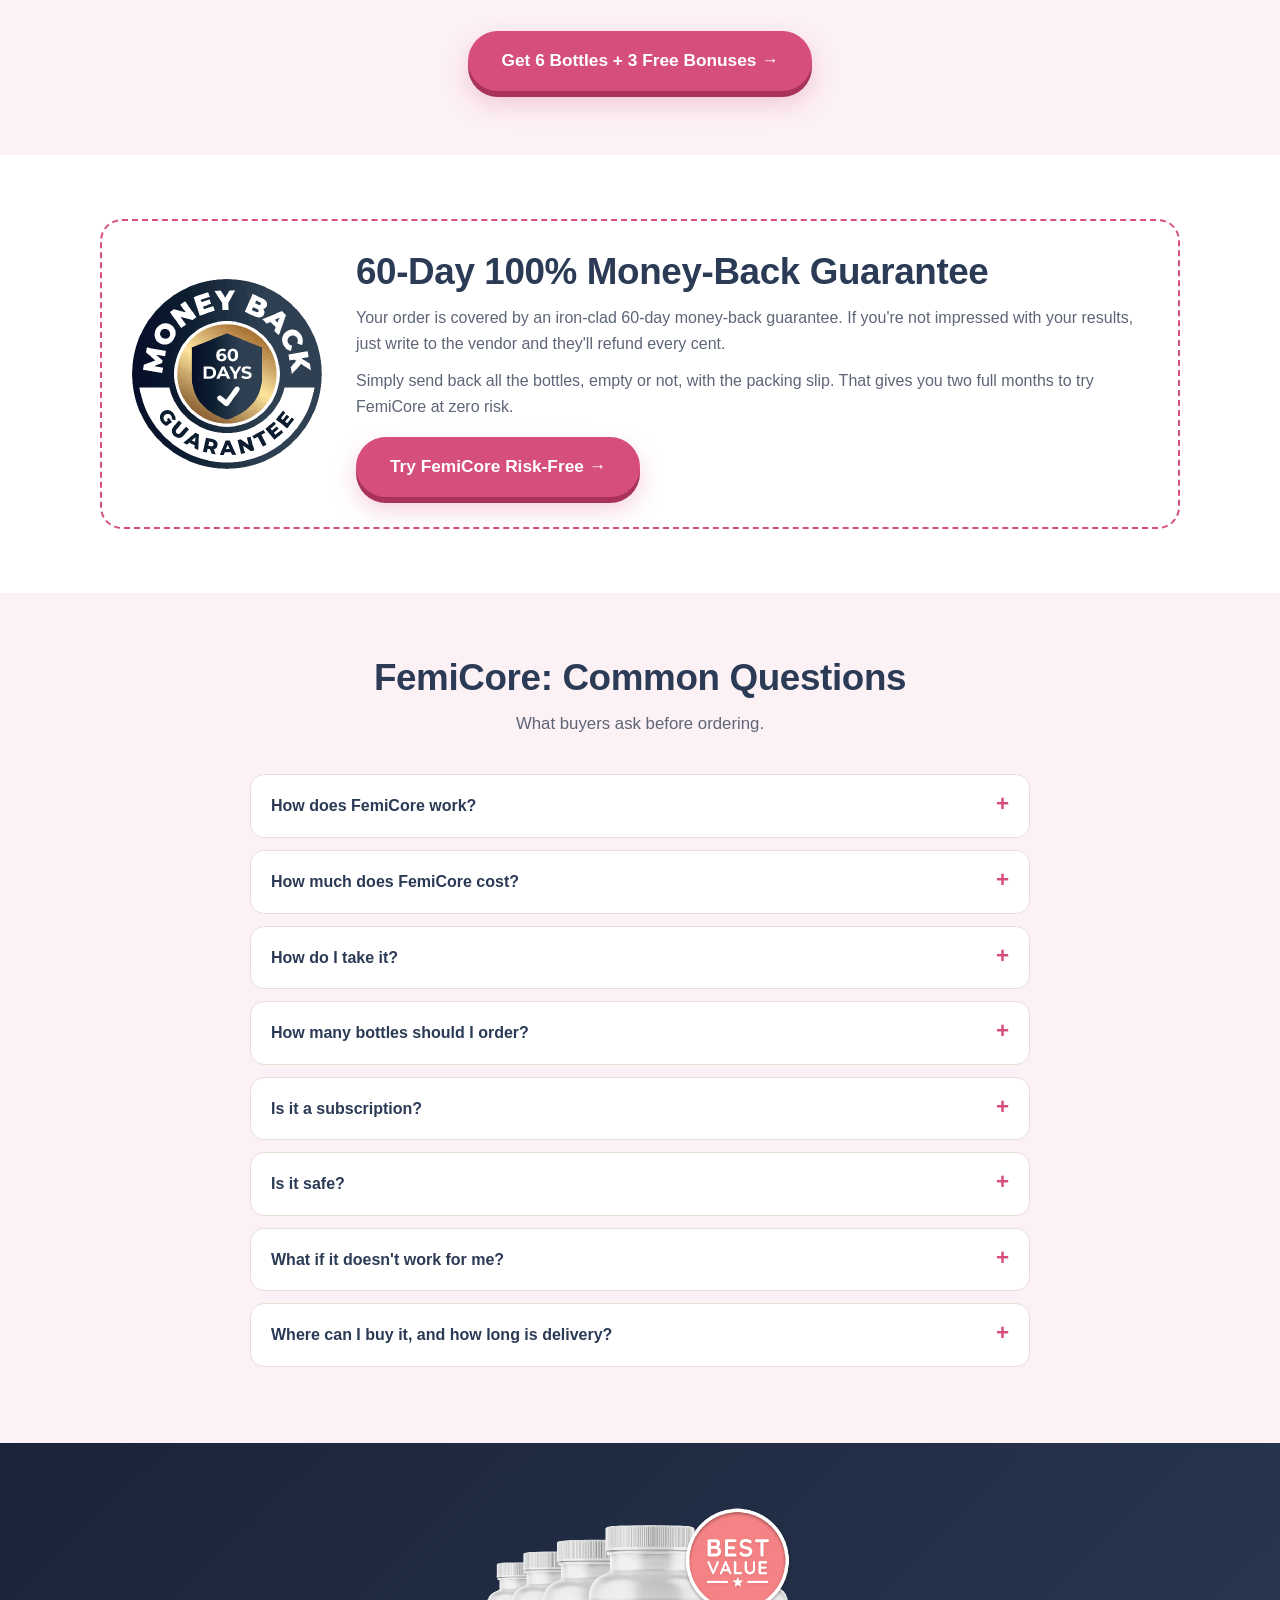
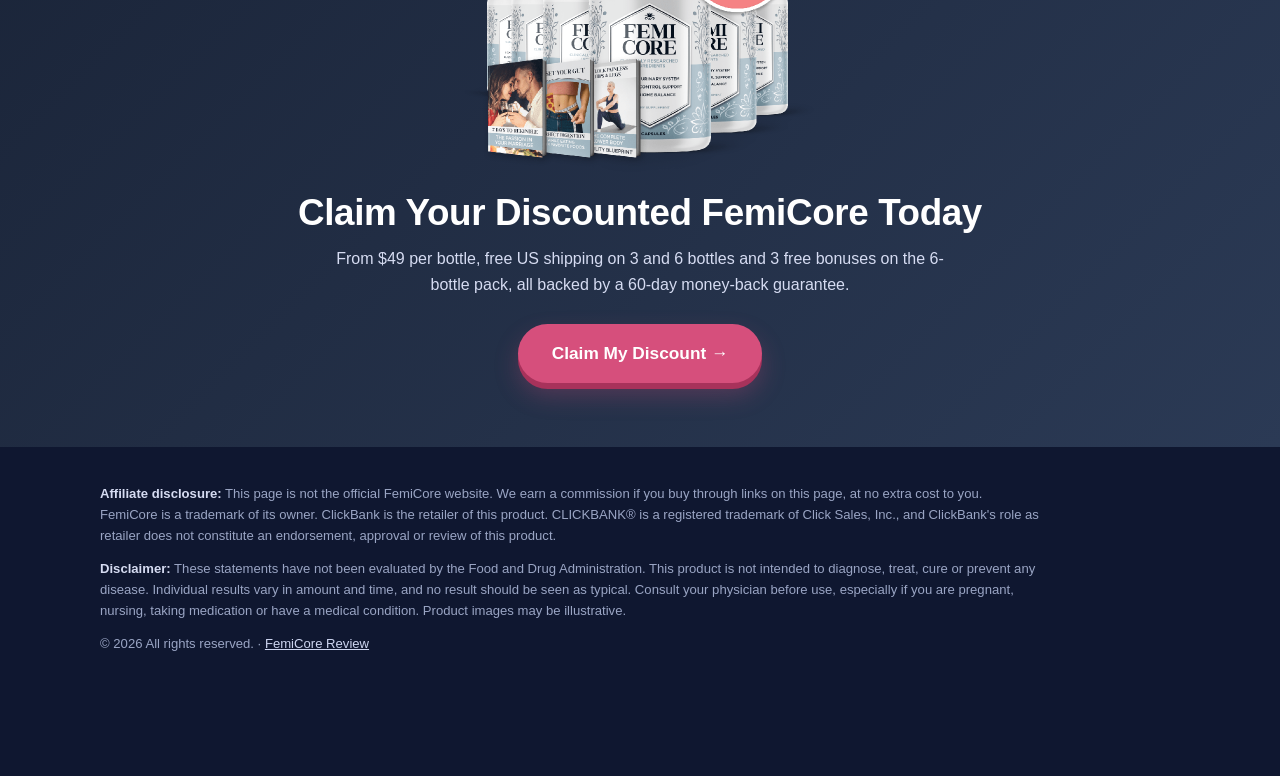
==== commit 6f7f3a7b: "Add FemiCore sales page, review page and sitelink pages Co-Authored-By: Claude Opus 5.5 <noreply@ant" ====
--- a/index.html
+++ b/index.html
@@ -3,12 +3,12 @@
 <head>
 <meta charset="utf-8">
 <meta name="viewport" content="width=device-width, initial-scale=1">
-<title>Neuro Serge: Daily Brain Support With 20+ Plants &amp; Nutrients</title>
-<meta name="description" content="Neuro Serge is a daily brain-support capsule with a blend of 20+ plants and nutrients. From $49 per bottle, free US shipping and 2 free eBooks on 3 or 6 bottles, 180-day money-back guarantee.">
-<link rel="icon" href="assets/bottle-hero.png">
+<title>FemiCore: Daily Bladder Control &amp; Urinary Microbiome Support</title>
+<meta name="description" content="FemiCore is a once-a-day bladder-support capsule with cranberry, bearberry and 5 probiotic strains. From $49 per bottle, free US shipping on 3 or 6 bottles, 3 free bonuses on 6 bottles and a 60-day money-back guarantee.">
+<link rel="icon" href="assets/favicon.png">
 <style>
 :root{
-  --navy:#0f2c46; --navy-d:#08192a; --orange:#1a8ad4; --orange-d:#0e5f99; --cream:#eef6fc; --sage:#e8f4ef;
+  --navy:#2b3a55; --navy-d:#1a2438; --orange:#d64f7c; --orange-d:#a8325b; --cream:#fcf1f5; --sage:#e8f4ef;
   --ink:#1d2433; --muted:#5d6577; --line:#e6e0d4; --green:#2e8b57; --red:#d6453d;
 }
 *{box-sizing:border-box;margin:0;padding:0}
@@ -24,15 +24,15 @@
 section{padding:64px 0}
 .alt{background:var(--cream)}
 
-.disc{background:#eef6fc;color:#0f2c46;font-size:.82rem;text-align:center;padding:8px 14px;border-bottom:1px solid #f0dc9c}
+.disc{background:#fcf1f5;color:#2b3a55;font-size:.82rem;text-align:center;padding:8px 14px;border-bottom:1px solid #f3c6d6}
 header.nav{background:var(--navy);position:sticky;top:0;z-index:50}
 header.nav .wrap{display:flex;align-items:center;justify-content:space-between;height:62px;gap:12px}
 .brand{display:flex;align-items:center;gap:10px}
 .brand img{height:22px;width:auto}
 .rv{background:var(--orange);color:#fff;font-weight:900;font-size:.72rem;letter-spacing:.14em;padding:4px 9px;border-radius:5px}
 
-.btn{display:inline-flex;align-items:center;justify-content:center;background:var(--orange);color:#fff;text-decoration:none;font-weight:800;border-radius:999px;padding:16px 34px;font-size:1.08rem;box-shadow:0 6px 0 var(--orange-d),0 12px 24px rgba(26,138,212,.28);transition:transform .15s,box-shadow .15s;text-align:center}
-.btn:hover{transform:translateY(2px);box-shadow:0 4px 0 var(--orange-d),0 8px 18px rgba(26,138,212,.28)}
+.btn{display:inline-flex;align-items:center;justify-content:center;background:var(--orange);color:#fff;text-decoration:none;font-weight:800;border-radius:999px;padding:16px 34px;font-size:1.08rem;box-shadow:0 6px 0 var(--orange-d),0 12px 24px rgba(214,79,124,.28);transition:transform .15s,box-shadow .15s;text-align:center}
+.btn:hover{transform:translateY(2px);box-shadow:0 4px 0 var(--orange-d),0 8px 18px rgba(214,79,124,.28)}
 .btn.sm{padding:9px 20px;font-size:.92rem;box-shadow:0 3px 0 var(--orange-d)}
 .btn.block{display:flex;width:100%}
 .btn.pulse{animation:pulse 2.4s infinite}
@@ -53,10 +53,10 @@
 .vgrid .pro li:before{content:"✓";position:absolute;left:0;color:var(--green);font-weight:900}
 .vgrid .con li:before{content:"•";position:absolute;left:4px;color:var(--red);font-weight:900}
 .vgrid b{display:block;font-size:.8rem;text-transform:uppercase;letter-spacing:.06em;color:var(--muted);margin-bottom:4px}
-.deal{background:#f1f8fe;border:2px dashed #7fbde8;border-radius:14px;padding:12px 14px;margin:0 0 22px;max-width:560px}
+.deal{background:#fef6f9;border:2px dashed #e9a3bd;border-radius:14px;padding:12px 14px;margin:0 0 22px;max-width:560px}
 .deal-h{font-weight:800;font-size:.95rem;margin-bottom:8px}
 .chips{display:flex;flex-wrap:wrap;gap:8px}
-.chips span{background:#fff;border:1px solid #b9dcf3;border-radius:999px;padding:5px 12px;font-size:.88rem}
+.chips span{background:#fff;border:1px solid #f2c4d5;border-radius:999px;padding:5px 12px;font-size:.88rem}
 .chips .hot{background:var(--red);border-color:var(--red);color:#fff}
 .cta-row{display:flex;flex-direction:column;align-items:flex-start;gap:12px}
 .micro{font-size:.88rem;color:var(--muted);display:flex;flex-wrap:wrap;gap:6px 16px}
@@ -85,7 +85,7 @@
 
 .pricing{display:grid;grid-template-columns:repeat(3,1fr);gap:22px;align-items:stretch}
 .plan{background:#fff;border:2px solid var(--line);border-radius:22px;padding:26px 22px 26px;text-align:center;position:relative;display:flex;flex-direction:column}
-.plan.best{border-color:var(--orange);box-shadow:0 18px 40px rgba(26,138,212,.2);transform:scale(1.03)}
+.plan.best{border-color:var(--orange);box-shadow:0 18px 40px rgba(214,79,124,.2);transform:scale(1.03)}
 .plan .tag{position:absolute;top:-14px;left:50%;transform:translateX(-50%);background:var(--orange);color:#fff;font-weight:800;font-size:.78rem;padding:6px 16px;border-radius:999px;white-space:nowrap}
 .plan h3{font-size:1.3rem}
 .plan .days{color:var(--muted);font-size:.9rem;margin-bottom:8px}
@@ -94,7 +94,7 @@
 .plan .pp{font-size:3rem;font-weight:900;color:var(--navy);line-height:1}
 .plan .pp small{font-size:1rem;font-weight:600;color:var(--muted)}
 .plan .total{font-weight:700;margin:6px 0 4px}
-.plan .save{display:inline-block;background:#dff0fb;border:2px dashed #333;border-radius:8px;font-weight:900;padding:6px 14px;margin:8px auto}
+.plan .save{display:inline-block;background:#fbe4ed;border:2px dashed #333;border-radius:8px;font-weight:900;padding:6px 14px;margin:8px auto}
 .plan ul{list-style:none;margin:8px 0 16px;text-align:left;display:inline-block;align-self:center}
 .plan li{margin:5px 0;font-size:.94rem}
 .plan li:before{content:"✓ ";color:var(--green);font-weight:800}
@@ -170,10 +170,10 @@
 .ing li{color:var(--muted);font-size:.9rem;padding-left:16px;position:relative}
 .ing li:before{content:"✓";position:absolute;left:0;color:var(--green);font-weight:800}
 .topbar{background:var(--navy);color:#fff;text-align:center;font-size:.88rem;padding:9px 14px}
-.topbar b{color:#7cc6f5}
-.s-hero{background:radial-gradient(ellipse at 75% 35%,#e3f2fc 0%,#f3f9fe 45%,#fff 100%);padding:46px 0 60px}
+.topbar b{color:#f7b3cb}
+.s-hero{background:radial-gradient(ellipse at 75% 35%,#fbe6ee 0%,#fdf5f8 45%,#fff 100%);padding:46px 0 60px}
 .s-hero .grid{display:grid;grid-template-columns:1.1fr .9fr;gap:40px;align-items:center}
-.eyebrow{display:inline-block;background:#dff0fb;color:var(--orange-d);font-weight:800;font-size:.78rem;letter-spacing:.12em;padding:6px 14px;border-radius:999px;margin-bottom:16px}
+.eyebrow{display:inline-block;background:#fbe4ed;color:var(--orange-d);font-weight:800;font-size:.78rem;letter-spacing:.12em;padding:6px 14px;border-radius:999px;margin-bottom:16px}
 .s-hero h1 span{color:var(--orange)}
 .s-hero .lead{font-size:1.12rem;color:var(--muted);margin:16px 0 18px;max-width:560px}
 .s-hero ul{list-style:none;margin:0 0 24px}
@@ -199,7 +199,7 @@
 .cmp th,.cmp td{padding:13px 12px;text-align:center;border-bottom:1px solid var(--line)}
 .cmp td:first-child{text-align:left;font-weight:600;color:var(--navy)}
 .cmp th{background:var(--navy);color:#fff}
-.cmp .hl{background:#e6f3fc;font-weight:800;color:var(--navy)}
+.cmp .hl{background:#fbe9f0;font-weight:800;color:var(--navy)}
 .cmp th.hl{background:var(--orange);color:#fff}
 .guar img{width:100%;max-width:190px}
 @media (max-width:860px){
@@ -210,15 +210,20 @@
   .intro h2{text-align:center}.intro{text-align:center}
   .cmp th,.cmp td{padding:10px 6px;font-size:.9rem}
 }
+.books3{grid-template-columns:repeat(3,1fr)}
+.ship{width:100%;max-width:640px;margin:0 auto;border-collapse:collapse;background:#fff;border-radius:16px;overflow:hidden;box-shadow:0 6px 20px rgba(28,43,90,.06)}
+.ship th,.ship td{padding:12px;text-align:left;border-bottom:1px solid var(--line)}
+.ship th{background:var(--navy);color:#fff}
+@media (max-width:860px){.books3{grid-template-columns:1fr}}
 </style>
 </head>
 <body>
 
-<div class="topbar"><b>FREE US shipping</b> + 2 free eBooks on 3 &amp; 6-bottle packs · Backed by a <b>180-day</b> money-back guarantee</div>
+<div class="topbar"><b>FREE US shipping</b> on 3 &amp; 6-bottle packs + 3 free bonuses with 6 bottles · Backed by a <b>60-day</b> money-back guarantee</div>
 
 <header class="nav">
   <div class="wrap">
-    <div class="brand"><div class="logo">Neuro Serge<small>BRAIN SUPPORT</small></div></div>
+    <div class="brand"><div class="logo">FemiCore<small>BLADDER SUPPORT</small></div></div>
     <a class="btn sm" href="#pricing">Order Now</a>
   </div>
 </header>
@@ -227,29 +232,29 @@
 <section class="s-hero">
   <div class="wrap grid">
     <div>
-      <span class="eyebrow">20+ PLANTS &amp; NUTRIENTS · NO STIMULANTS</span>
-      <h1>Support a <span>Sharper, Healthier Brain</span> as You Age</h1>
-      <p class="lead">Neuro Serge combines green tea, grape seed, bilberry, olive leaf and more in one simple daily capsule, designed to support focus, mental energy and healthy brain function.</p>
+      <span class="eyebrow">4 BOTANICALS + 5 PROBIOTICS · ONE CAPSULE A DAY</span>
+      <h1>The Natural Formula That Supports a <span>Strong, Healthy Bladder</span></h1>
+      <p class="lead">FemiCore is designed to support bladder health by targeting an imbalanced urinary microbiome, which the maker links to sudden urges and those embarrassing, uncontrollable leaks.</p>
       <ul>
-        <li>Supports everyday focus and mental energy</li>
-        <li>Antioxidant support for healthy circulation</li>
-        <li>Natural, non-GMO, gluten-free and stimulant-free</li>
-        <li>Easy to take: capsules with water, no habit-forming ingredients</li>
+        <li>Bladder control support</li>
+        <li>Helps restore urinary microbiome balance</li>
+        <li>Supports a healthy urinary system</li>
+        <li>Natural, non-GMO and stimulant-free, just one capsule a day</li>
       </ul>
       <div class="cta-row">
-        <a class="btn pulse" href="#pricing">Claim My Discounted Neuro Serge →</a>
-        <div class="micro"><span>From $49 per bottle</span><span>180-day guarantee</span><span>Secure checkout</span></div>
+        <a class="btn pulse" href="#pricing">Claim My Discounted FemiCore →</a>
+        <div class="micro"><span>From $49 per bottle</span><span>60-day guarantee</span><span>Secure checkout</span></div>
       </div>
     </div>
-    <div class="visual"><img src="assets/bottle-hero.png" alt="Neuro Serge brain support bottle, 60 capsules" width="260" height="473"></div>
+    <div class="visual"><img src="assets/bottle-hero.png" alt="FemiCore bladder support bottle, 30 capsules" width="280" height="331"></div>
   </div>
 </section>
 
 <div class="trustrow">
   <div class="wrap">
-    <div><span>🛡️</span>180-Day Guarantee</div>
+    <div><span>🛡️</span>60-Day Guarantee</div>
     <div><span>🌿</span>Natural Formula</div>
-    <div><span>🇺🇸</span>Made in the USA</div>
+    <div><span>🧬</span>5 Probiotic Strains</div>
     <div><span>🚫</span>No Stimulants</div>
   </div>
 </div>
@@ -258,28 +263,28 @@
 <section>
   <div class="wrap">
     <h2>Does Any of This Sound Familiar?</h2>
-    <p class="sub">Little lapses that seem to show up more often as the years go by.</p>
+    <p class="sub">Small moments that start to shape your whole day.</p>
     <div class="prob">
-      <div>Walking into a room and forgetting why</div>
-      <div>Afternoon brain fog that slows you down</div>
-      <div>Struggling to stay focused on one task</div>
-      <div>A name on the tip of your tongue that won't come</div>
-      <div>Feeling mentally drained by the end of the day</div>
-      <div>Re-reading the same page because nothing sank in</div>
-    </div>
-    <p class="note">Your brain works hard every day and, like the rest of your body, it depends on good nutrition and healthy blood flow to stay at its best. Looking after it is something you don't want to take lightly.</p>
+      <div>A little leak when you laugh, sneeze or cough</div>
+      <div>A sudden urge that sends you rushing to the bathroom</div>
+      <div>Mapping out every restroom before you leave home</div>
+      <div>Waking up several times a night to go</div>
+      <div>Wearing dark clothes or pads "just in case"</div>
+      <div>Skipping workouts, trips or nights out because of it</div>
+    </div>
+    <p class="note">You're far from alone. Bladder leaks are very common in women, especially after childbirth and around menopause. The maker of FemiCore says one overlooked factor is the balance of friendly bacteria in your urinary tract.</p>
   </div>
 </section>
 
 <!-- INTRO -->
 <section class="alt">
   <div class="wrap intro">
-    <img src="assets/bottles-duo.png" alt="Two bottles of Neuro Serge" loading="lazy">
+    <img src="assets/bottles-duo.png" alt="Two bottles of FemiCore" loading="lazy">
     <div>
-      <div class="kicker">INTRODUCING NEURO SERGE</div>
-      <h2>One Daily Capsule, 20+ Plants and Nutrients</h2>
-      <p style="color:var(--muted);margin:12px 0">Neuro Serge is a dietary supplement built on a proprietary blend of more than 20 plants and nutrients, chosen to support a healthy brain as you get older.</p>
-      <p style="color:var(--muted);margin-bottom:22px">Instead of juggling several separate supplements, you get antioxidant-rich extracts like green tea, grape seed and bilberry together in one easy capsule, with no stimulants and nothing habit-forming.</p>
+      <div class="kicker">INTRODUCING FEMICORE</div>
+      <h2>One Daily Capsule for Your Bladder and Urinary Microbiome</h2>
+      <p style="color:var(--muted);margin:12px 0">FemiCore is a dietary supplement built on a proprietary blend of exotic herbs and probiotics, carefully mixed to complement one another and create a bladder-supporting formula.</p>
+      <p style="color:var(--muted);margin-bottom:22px">Rather than masking the problem, it's designed to help repopulate your urinary microbiome with good bacteria, with cranberry, bearberry and berberine alongside five Lactobacillus strains, all in one capsule each morning.</p>
       <a class="btn" href="#pricing">See Today's Discount →</a>
     </div>
   </div>
@@ -288,33 +293,35 @@
 <!-- INGREDIENTS -->
 <section id="ingredients">
   <div class="wrap">
-    <h2>What's Inside Neuro Serge</h2>
-    <p class="sub">The maker describes a proprietary blend of 20+ plants and nutrients. These are the six it highlights, and what each is traditionally used for.</p>
-    <img class="blend" src="assets/blend.jpg" alt="Green tea, bilberry, grape seed, licorice root and green tea powder" loading="lazy">
+    <h2>What's Inside FemiCore</h2>
+    <p class="sub">Every capsule holds a proprietary blend of 4 botanicals and 5 probiotic strains, chosen to complement one another and support a healthy urinary system.</p>
     <div class="ings">
-      <div class="ing"><img src="assets/greentea.png" alt="Green tea extract" loading="lazy"><div><b>Green Tea Extract</b><em>Antioxidant leaf extract</em><ul><li>Popular for supporting focus and brain health</li><li>Studied for heart and liver support</li></ul></div></div>
-      <div class="ing"><img src="assets/grapeseed.png" alt="Grape seed extract" loading="lazy"><div><b>Grape Seed Extract</b><em>Polyphenol-rich extract</em><ul><li>May support healthy blood flow and blood pressure</li><li>Antioxidant support against oxidative stress</li></ul></div></div>
-      <div class="ing"><img src="assets/bilberry.png" alt="Bilberry extract" loading="lazy"><div><b>Bilberry Extract</b><em>Anthocyanin-rich berry</em><ul><li>Traditionally used for vision health</li><li>May support a healthy inflammatory response</li></ul></div></div>
-      <div class="ing"><img src="assets/olive.png" alt="Olive leaf" loading="lazy"><div><b>Olive Leaf</b><em>Mediterranean botanical</em><ul><li>May support heart health</li><li>May help support healthy blood sugar levels</li></ul></div></div>
-      <div class="ing"><img src="assets/cinnamon.png" alt="Cinnamomum cassia" loading="lazy"><div><b>Cinnamomum Cassia</b><em>Cassia cinnamon bark</em><ul><li>May support a healthy inflammatory response</li><li>May help maintain healthy insulin levels</li></ul></div></div>
-      <div class="ing"><img src="assets/licorice.png" alt="Deglycyrrhizinated licorice" loading="lazy"><div><b>Deglycyrrhizinated Licorice</b><em>DGL root extract</em><ul><li>Traditionally used to help manage stress</li><li>May support a healthy inflammatory response</li></ul></div></div>
-    </div>
-    <div class="certs"><span>Made in the USA</span><span>Natural formula</span><span>Non-GMO</span><span>Gluten free</span><span>No stimulants</span><span>Non-habit forming</span></div>
+      <div class="ing"><img src="assets/ing-1.png" alt="Mimosa Pudica" loading="lazy"><div><b>Mimosa Pudica</b><em>“Sensitive plant” seed</em><ul><li>Traditionally used in Ayurvedic herbal practice</li><li>Included by the maker to support bladder and gut health</li></ul></div></div>
+      <div class="ing"><img src="assets/ing-2.png" alt="Bearberry" loading="lazy"><div><b>Bearberry</b><em>Uva-ursi leaf</em><ul><li>Used for generations in herbal urinary tract support</li><li>A long-standing folk herb for bladder comfort</li></ul></div></div>
+      <div class="ing"><img src="assets/ing-3.png" alt="Cranberry Extract" loading="lazy"><div><b>Cranberry Extract</b><em>Proanthocyanidin-rich berry</em><ul><li>One of the best-known fruits for urinary tract health</li><li>Rich in antioxidant polyphenols</li></ul></div></div>
+      <div class="ing"><img src="assets/ing-4.png" alt="Granular Berberine" loading="lazy"><div><b>Granular Berberine</b><em>Plant alkaloid</em><ul><li>Found in barberry, goldenseal and other plants</li><li>Studied for its effects on microbial balance</li></ul></div></div>
+      <div class="ing"><img src="assets/ing-5.png" alt="Lactobacillus Crispatus" loading="lazy"><div><b>Lactobacillus Crispatus</b><em>Probiotic strain</em><ul><li>Among the most common friendly bacteria in a healthy female urogenital tract</li><li>Chosen to help rebalance the urinary microbiome</li></ul></div></div>
+      <div class="ing"><img src="assets/ing-6.png" alt="Lactobacillus Acidophilus" loading="lazy"><div><b>Lactobacillus Acidophilus</b><em>Probiotic strain</em><ul><li>One of the most widely studied probiotics</li><li>Supports a healthy balance of good bacteria</li></ul></div></div>
+      <div class="ing"><img src="assets/ing-7.png" alt="Lactobacillus Plantarum" loading="lazy"><div><b>Lactobacillus Plantarum</b><em>Probiotic strain</em><ul><li>Supports healthy digestion and gut lining</li><li>Hardy strain that survives the digestive tract well</li></ul></div></div>
+      <div class="ing"><img src="assets/ing-8.png" alt="Lactobacillus Gasseri" loading="lazy"><div><b>Lactobacillus Gasseri</b><em>Probiotic strain</em><ul><li>Naturally found in the female urogenital and gut flora</li><li>Helps maintain a friendly bacterial balance</li></ul></div></div>
+      <div class="ing"><img src="assets/ing-9.png" alt="Lactobacillus Casei" loading="lazy"><div><b>Lactobacillus Casei</b><em>Probiotic strain</em><ul><li>Supports digestive and immune balance</li><li>Rounds out the formula's 5-strain probiotic blend</li></ul></div></div>
+    </div>
+    <div class="certs"><span>Natural formula</span><span>Easy to use</span><span>No stimulants</span><span>Non-GMO</span><span>30 capsules per bottle</span></div>
   </div>
 </section>
 
 <!-- BENEFITS -->
 <section class="alt">
   <div class="wrap">
-    <h2>Why People Choose Neuro Serge</h2>
-    <p class="sub">A simple daily habit, designed around your brain.</p>
+    <h2>Why Women Choose FemiCore</h2>
+    <p class="sub">A simple daily habit, designed around your bladder.</p>
     <div class="ben">
-      <div><span>🧠</span><div><b>Supports focus</b><p>Built around plant extracts commonly used to support mental sharpness.</p></div></div>
-      <div><span>⚡</span><div><b>Mental energy</b><p>Designed to help you feel clear-headed through a busy day.</p></div></div>
-      <div><span>🫀</span><div><b>Healthy circulation</b><p>Grape seed and olive leaf support healthy blood flow, which the brain relies on.</p></div></div>
-      <div><span>🛡️</span><div><b>Antioxidant support</b><p>Green tea, bilberry and grape seed help defend against everyday oxidative stress.</p></div></div>
-      <div><span>☕</span><div><b>No stimulants</b><p>No caffeine-style jitters or crash, and nothing habit-forming.</p></div></div>
-      <div><span>🌱</span><div><b>Natural &amp; non-GMO</b><p>Gluten free and made in the USA.</p></div></div>
+      <div><span>💧</span><div><b>Bladder control support</b><p>Formulated to support a strong bladder and fewer surprise urges.</p></div></div>
+      <div><span>🦠</span><div><b>Microbiome balance</b><p>Five probiotic strains to help restore friendly bacteria in the urinary tract.</p></div></div>
+      <div><span>🍒</span><div><b>Urinary tract health</b><p>Cranberry and bearberry, two classic botanicals for urinary support.</p></div></div>
+      <div><span>🌙</span><div><b>Calmer nights</b><p>Designed to help you feel more comfortable through the day and night.</p></div></div>
+      <div><span>☕</span><div><b>No stimulants</b><p>No caffeine-style jitters, and just one capsule a day.</p></div></div>
+      <div><span>🌱</span><div><b>Natural &amp; non-GMO</b><p>A natural formula that's easy to fit into your morning routine.</p></div></div>
     </div>
   </div>
 </section>
@@ -322,30 +329,32 @@
 <!-- HOW TO TAKE -->
 <section id="how">
   <div class="wrap">
-    <h2>How to Take Neuro Serge</h2>
-    <p class="sub">A simple daily routine, with consistency being the key.</p>
+    <h2>How to Take FemiCore</h2>
+    <p class="sub">One capsule a day, with consistency being the key.</p>
     <div class="how">
-      <div><div class="n">1</div><h3>Take it with water</h3><p style="color:var(--muted)">Each bottle holds 60 capsules, a 30-day supply. Follow the directions on the label.</p></div>
+      <div><div class="n">1</div><h3>One capsule each morning</h3><p style="color:var(--muted)">The maker recommends one capsule every morning with a big glass of water. Each bottle holds 30 capsules, a 30-day supply.</p></div>
       <div><div class="n">2</div><h3>Make it a habit</h3><p style="color:var(--muted)">Take it at the same time every day, for example with breakfast, so you don't miss a dose.</p></div>
-      <div><div class="n">3</div><h3>Give it 3 to 6 months</h3><p style="color:var(--muted)">The maker recommends taking Neuro Serge for at least 3 to 6 months to judge how it works for you.</p></div>
-    </div>
-    <p style="text-align:center;color:var(--muted);font-size:.92rem;margin-top:24px">Neuro Serge is a dietary supplement. It is not a substitute for medical advice. Talk to your doctor first if you take medication or have a medical condition.</p>
+      <div><div class="n">3</div><h3>Give it time</h3><p style="color:var(--muted)">Probiotics need time to settle in. Most buyers choose the 3 or 6-bottle pack to give FemiCore a fair trial over several months.</p></div>
+    </div>
+    <p style="text-align:center;color:var(--muted);font-size:.92rem;margin-top:24px">FemiCore is a dietary supplement. It is not a substitute for medical advice. Talk to your doctor first if you take medication or have a medical condition, and see a doctor about any new or worsening bladder symptoms.</p>
   </div>
 </section>
 
 <!-- PRICING -->
 <section class="alt" id="pricing">
   <div class="wrap">
-    <h2>Neuro Serge Pricing: Choose Your Package</h2>
-    <p class="sub">Discounted packs with a one-time payment and a 180-day money-back guarantee. The 6-bottle pack has the lowest price per bottle, and the 3 and 6-bottle packs include free US shipping and 2 free eBooks.</p>
+    <h2>Claim Your Discounted FemiCore</h2>
+    <p class="sub">Discounted packs with a one-time payment and a 60-day money-back guarantee. The 6-bottle pack has the lowest price per bottle plus 3 free bonuses, and the 3 and 6-bottle packs ship free in the US.</p>
     <div class="pricing">
 
       <div class="plan">
         <h3>2 Bottles</h3><div class="days">60-day supply</div>
-        <img class="pimg" src="assets/bottle-2.png" alt="Neuro Serge 2 bottle pack" loading="lazy">
+        <img class="pimg" src="assets/bottle-2.png" alt="FemiCore 2 bottle pack" loading="lazy">
+        <div class="was">$179 per bottle</div>
         <div class="pp">$79 <small>/ bottle</small></div>
-        <div class="total">Total: $158 + shipping</div>
-        <ul><li>180-day guarantee</li><li>One-time payment</li></ul>
+        <div class="total">Total: $158 + $9.99 shipping</div>
+        <div class="save">SAVE $200</div>
+        <ul><li>60-day guarantee</li><li>One-time payment</li></ul>
         <a class="btn block aff" href="go/" rel="sponsored noopener" target="_blank">Claim This Discount</a>
         <img class="pay" src="assets/cards.png" alt="Accepted credit cards" loading="lazy">
       </div>
@@ -353,12 +362,12 @@
       <div class="plan best">
         <span class="tag">⭐ BEST VALUE – BIGGEST SAVINGS</span>
         <h3>6 Bottles</h3><div class="days">180-day supply</div>
-        <img class="pimg" src="assets/bottle-6.png" alt="Neuro Serge 6 bottle pack with 2 free eBooks" loading="lazy">
-        <div class="was">$79 per bottle</div>
+        <img class="pimg" src="assets/bottle-6.png" alt="FemiCore 6 bottle pack with 3 free bonuses" loading="lazy">
+        <div class="was">$179 per bottle</div>
         <div class="pp">$49 <small>/ bottle</small></div>
         <div class="total">Total: $294</div>
-        <div class="save">SAVE $180</div>
-        <ul><li><b>FREE US shipping</b></li><li><b>+ 2 free eBooks</b> ($218 value)</li><li>Lowest price per bottle</li><li>180-day guarantee</li></ul>
+        <div class="save">SAVE $780</div>
+        <ul><li><b>FREE US shipping</b></li><li><b>+ 3 free bonuses</b> ($793 value)</li><li>Lowest price per bottle</li><li>60-day guarantee</li></ul>
         <a class="btn block pulse aff" href="go/" rel="sponsored noopener" target="_blank">Claim Biggest Discount →</a>
         <img class="pay" src="assets/cards.png" alt="Accepted credit cards" loading="lazy">
       </div>
@@ -366,12 +375,12 @@
       <div class="plan">
         <span class="tag">MOST POPULAR</span>
         <h3>3 Bottles</h3><div class="days">90-day supply</div>
-        <img class="pimg" src="assets/bottle-3.png" alt="Neuro Serge 3 bottle pack with 2 free eBooks" loading="lazy">
-        <div class="was">$79 per bottle</div>
+        <img class="pimg" src="assets/bottle-3.png" alt="FemiCore 3 bottle pack" loading="lazy">
+        <div class="was">$179 per bottle</div>
         <div class="pp">$69 <small>/ bottle</small></div>
         <div class="total">Total: $207</div>
-        <div class="save">SAVE $30</div>
-        <ul><li><b>FREE US shipping</b></li><li><b>+ 2 free eBooks</b></li><li>180-day guarantee</li></ul>
+        <div class="save">SAVE $330</div>
+        <ul><li><b>FREE US shipping</b></li><li>One-time payment</li><li>60-day guarantee</li></ul>
         <a class="btn block aff" href="go/" rel="sponsored noopener" target="_blank">Claim This Discount</a>
         <img class="pay" src="assets/cards.png" alt="Accepted credit cards" loading="lazy">
       </div>
@@ -384,17 +393,17 @@
 <!-- WHY 6 -->
 <section>
   <div class="wrap">
-    <h2>Why Most People Choose 6 Bottles</h2>
-    <p class="sub">Supporting your brain is a long-term habit. The maker recommends 3 to 6 months, and the bigger pack makes that cheaper.</p>
+    <h2>Why Most Women Choose 6 Bottles</h2>
+    <p class="sub">Rebalancing your microbiome is a long-term habit. The maker says most customers order 6 bottles, and the bigger pack makes that much cheaper.</p>
     <table class="cmp">
       <thead><tr><th></th><th>2 Bottles</th><th>3 Bottles</th><th class="hl">6 Bottles</th></tr></thead>
       <tbody>
         <tr><td>Price per bottle</td><td>$79</td><td>$69</td><td class="hl">$49</td></tr>
         <tr><td>Supply</td><td>2 months</td><td>3 months</td><td class="hl">6 months</td></tr>
-        <tr><td>You save</td><td>–</td><td>$30</td><td class="hl">$180</td></tr>
+        <tr><td>You save</td><td>$200</td><td>$330</td><td class="hl">$780</td></tr>
         <tr><td>Free US shipping</td><td>–</td><td>✓</td><td class="hl">✓</td></tr>
-        <tr><td>2 free eBooks</td><td>–</td><td>✓</td><td class="hl">✓</td></tr>
-        <tr><td>180-day guarantee</td><td>✓</td><td>✓</td><td class="hl">✓</td></tr>
+        <tr><td>3 free bonuses</td><td>–</td><td>–</td><td class="hl">✓</td></tr>
+        <tr><td>60-day guarantee</td><td>✓</td><td>✓</td><td class="hl">✓</td></tr>
       </tbody>
     </table>
     <div style="text-align:center;margin-top:30px"><a class="btn pulse aff" href="go/" rel="sponsored noopener" target="_blank">Get 6 Bottles at $49 Each →</a></div>
@@ -404,13 +413,14 @@
 <!-- BONUSES -->
 <section class="alt" id="bonuses">
   <div class="wrap">
-    <h2>2 Free eBooks With 3 or 6 Bottles</h2>
-    <p class="sub">Two companion guides, listed at $109 each, included free when you order the 3-bottle or 6-bottle pack.</p>
-    <div class="books" style="grid-template-columns:repeat(2,1fr);max-width:760px;margin:0 auto">
-      <div class="book"><img src="assets/bonus-1.jpg" alt="Balance Your Blood Sugar Blueprint eBook" loading="lazy"><h3>Balance Your Blood Sugar Blueprint</h3><p>A 21-day plan using everyday kitchen ingredients, plus four household spices and a simple cleansing-water recipe.</p><div class="rrp">Value <s>$109</s> · <span class="fr">FREE today</span></div></div>
-      <div class="book"><img src="assets/bonus-2.jpg" alt="The Blood Sugar Solution eBook" loading="lazy"><h3>The Blood Sugar Solution</h3><p>A guide to simple daily habits for weight management and overall wellness, written to go alongside your Neuro Serge routine.</p><div class="rrp">Value <s>$109</s> · <span class="fr">FREE today</span></div></div>
-    </div>
-    <div style="text-align:center;margin-top:34px"><a class="btn aff" href="go/" rel="sponsored noopener" target="_blank">Get 6 Bottles + 2 Free eBooks →</a></div>
+    <h2>3 Free Bonuses With 6 Bottles</h2>
+    <p class="sub">Three digital guides, listed at a combined $793, included free when you order the 6-bottle pack.</p>
+    <div class="books books3">
+      <div class="book"><img src="assets/bonus-1.jpg" alt="7 Days to Rekindle the Passion in Your Marriage eBook" loading="lazy"><h3>Bonus #1: 7 Days to Rekindle the Passion in Your Marriage</h3><p>A one-week guide to bringing back closeness and spark if things in the bedroom have started to feel routine.</p><div class="rrp">Value <s>$199</s> · <span class="fr">FREE today</span></div></div>
+      <div class="book"><img src="assets/bonus-2.jpg" alt="Reset Your Gut: Perfect Digestion While Eating Your Favorite Foods eBook" loading="lazy"><h3>Bonus #2: Reset Your Gut: Perfect Digestion While Eating Your Favorite Foods</h3><p>How to cut back on inflammatory foods, add gut-friendly nutrients and rebalance your digestive bacteria.</p><div class="rrp">Value <s>$397</s> · <span class="fr">FREE today</span></div></div>
+      <div class="book"><img src="assets/bonus-3.jpg" alt="Unlock Painless Hips &amp; Legs: The Complete Lower Body Mobility Blueprint eBook" loading="lazy"><h3>Bonus #3: Unlock Painless Hips &amp; Legs: The Complete Lower Body Mobility Blueprint</h3><p>Simple mobility stretches to ease tightness in the hips and upper legs, especially after long periods of sitting.</p><div class="rrp">Value <s>$197</s> · <span class="fr">FREE today</span></div></div>
+    </div>
+    <div style="text-align:center;margin-top:34px"><a class="btn aff" href="go/" rel="sponsored noopener" target="_blank">Get 6 Bottles + 3 Free Bonuses →</a></div>
   </div>
 </section>
 
@@ -418,12 +428,12 @@
 <section id="guarantee">
   <div class="wrap">
     <div class="guar">
-      <img src="assets/guarantee.png" alt="180-day money-back guarantee" loading="lazy">
+      <img src="assets/guarantee.png" alt="60-day money-back guarantee" loading="lazy">
       <div>
-        <h2>180-Day 100% Money-Back Guarantee</h2>
-        <p style="color:var(--muted);margin-bottom:12px">Every order is covered for a full 180 days. If you're not impressed with how Neuro Serge supports your brain health, contact the vendor within 180 days and return any unused product for a full refund, no questions asked.</p>
-        <p style="color:var(--muted);margin-bottom:18px">That gives you six months to try it at zero risk.</p>
-        <a class="btn aff" href="go/" rel="sponsored noopener" target="_blank">Try Neuro Serge Risk-Free →</a>
+        <h2>60-Day 100% Money-Back Guarantee</h2>
+        <p style="color:var(--muted);margin-bottom:12px">Your order is covered by an iron-clad 60-day money-back guarantee. If you're not impressed with your results, just write to the vendor and they'll refund every cent.</p>
+        <p style="color:var(--muted);margin-bottom:18px">Simply send back all the bottles, empty or not, with the packing slip. That gives you two full months to try FemiCore at zero risk.</p>
+        <a class="btn aff" href="go/" rel="sponsored noopener" target="_blank">Try FemiCore Risk-Free →</a>
       </div>
     </div>
   </div>
@@ -432,17 +442,17 @@
 <!-- FAQ -->
 <section class="alt" id="faq">
   <div class="wrap">
-    <h2>Neuro Serge: Common Questions</h2>
+    <h2>FemiCore: Common Questions</h2>
     <p class="sub">What buyers ask before ordering.</p>
     <div class="faq">
-      <details><summary>How does Neuro Serge work?</summary><p>Neuro Serge combines a proprietary blend of 20+ plants and nutrients, including green tea, grape seed, bilberry, olive leaf, cassia cinnamon and DGL licorice, chosen for their antioxidant profile and support for healthy circulation and brain function.</p></details>
-      <details><summary>How much does Neuro Serge cost?</summary><p>$79 per bottle for 2 bottles ($158 + shipping), $69 per bottle for 3 bottles ($207) or $49 per bottle for 6 bottles ($294). The 3 and 6-bottle packs ship free in the US and include 2 free eBooks. All orders are a one-time payment.</p></details>
-      <details><summary>How do I take it?</summary><p>Take it with water, following the directions on the label. Each bottle contains 60 capsules, a 30-day supply.</p></details>
-      <details><summary>How many bottles should I order?</summary><p>The maker recommends taking Neuro Serge for at least 3 to 6 months, which is why the 3 and 6-bottle packs come with the lowest prices and the free bonuses.</p></details>
-      <details><summary>Is it a subscription?</summary><p>No. It's a one-time payment with no auto-ship subscriptions or hidden charges.</p></details>
-      <details><summary>Is it safe?</summary><p>The maker describes a natural, non-GMO, gluten-free formula with no stimulants, made in the USA. If you are pregnant, nursing, taking medication or have a medical condition, check with your doctor before use.</p></details>
-      <details><summary>What if it doesn't work for me?</summary><p>You're covered by a 180-day 100% money-back guarantee. Contact the vendor within 180 days and return any unused product for a refund.</p></details>
-      <details><summary>Where can I buy it, and how long is delivery?</summary><p>Neuro Serge is sold online only through the official website, not in stores or on Amazon. Orders ship the same day they're received; US orders typically arrive in 7 to 10 business days, and international orders take longer.</p></details>
+      <details><summary>How does FemiCore work?</summary><p>The maker says bladder leaks can be linked to an imbalanced urinary microbiome. FemiCore pairs five Lactobacillus probiotic strains with mimosa pudica, bearberry, cranberry and berberine, aiming to repopulate the urinary microbiome with friendly bacteria and support bladder control.</p></details>
+      <details><summary>How much does FemiCore cost?</summary><p>$79 per bottle for 2 bottles ($158 + $9.99 shipping), $69 per bottle for 3 bottles ($207) or $49 per bottle for 6 bottles ($294). The 3 and 6-bottle packs ship free in the US, and the 6-bottle pack includes 3 free bonus guides. All orders are a one-time payment.</p></details>
+      <details><summary>How do I take it?</summary><p>One capsule every morning with a big glass of water. Each bottle contains 30 capsules, a 30-day supply.</p></details>
+      <details><summary>How many bottles should I order?</summary><p>The maker says most customers choose 6 bottles, because it has the lowest price per bottle, free shipping and the 3 free bonuses, and gives the formula several months to work.</p></details>
+      <details><summary>Is it a subscription?</summary><p>No. It's a one-off purchase with no hidden autoship, clauses or charges. The price at checkout is the only price you pay.</p></details>
+      <details><summary>Is it safe?</summary><p>The maker describes a natural, non-GMO formula with no stimulants. If you are pregnant, nursing, taking medication or have a medical condition, check with your doctor before use.</p></details>
+      <details><summary>What if it doesn't work for me?</summary><p>You're covered by a 60-day 100% money-back guarantee. Send back all the bottles, empty or not, with the packing slip, and you get a full refund.</p></details>
+      <details><summary>Where can I buy it, and how long is delivery?</summary><p>FemiCore is sold online through the official website, not in stores or on Amazon. US orders arrive in about 5 to 7 working days. Canada, the UK, Ireland, Australia and New Zealand take 10 to 15 working days with a $15.95 shipping fee.</p></details>
     </div>
   </div>
 </section>
@@ -450,22 +460,22 @@
 <!-- FINAL CTA -->
 <section class="final">
   <div class="wrap">
-    <img src="assets/bottle-6.png" alt="Neuro Serge 6 bottle best value pack" loading="lazy" style="max-width:360px">
-    <h2>Claim Your Discounted Neuro Serge Today</h2>
-    <p>From $49 per bottle, free US shipping and 2 free eBooks on the 3 and 6-bottle packs, all backed by a 180-day money-back guarantee.</p>
+    <img src="assets/bottle-6.png" alt="FemiCore 6 bottle best value pack" loading="lazy" style="max-width:360px">
+    <h2>Claim Your Discounted FemiCore Today</h2>
+    <p>From $49 per bottle, free US shipping on 3 and 6 bottles and 3 free bonuses on the 6-bottle pack, all backed by a 60-day money-back guarantee.</p>
     <a class="btn pulse aff" href="go/" rel="sponsored noopener" target="_blank">Claim My Discount →</a>
   </div>
 </section>
 
 <footer>
   <div class="wrap">
-    <p><b>Affiliate disclosure:</b> This page is not the official Neuro Serge website. We earn a commission if you buy through links on this page, at no extra cost to you. Neuro Serge is a trademark of its owner. ClickBank is the retailer of this product. CLICKBANK&reg; is a registered trademark of Click Sales, Inc., and ClickBank's role as retailer does not constitute an endorsement, approval or review of this product.</p>
-    <p><b>Disclaimer:</b> These statements have not been evaluated by the Food and Drug Administration. This product is not intended to diagnose, treat, cure or prevent any disease. Individual results vary. Consult your physician before use, especially if you are pregnant, nursing, taking medication or have a medical condition. Product images may be illustrative.</p>
-    <p>&copy; <span id="yr"></span> All rights reserved. · <a href="review/">Neuro Serge Review</a></p>
+    <p><b>Affiliate disclosure:</b> This page is not the official FemiCore website. We earn a commission if you buy through links on this page, at no extra cost to you. FemiCore is a trademark of its owner. ClickBank is the retailer of this product. CLICKBANK&reg; is a registered trademark of Click Sales, Inc., and ClickBank's role as retailer does not constitute an endorsement, approval or review of this product.</p>
+    <p><b>Disclaimer:</b> These statements have not been evaluated by the Food and Drug Administration. This product is not intended to diagnose, treat, cure or prevent any disease. Individual results vary in amount and time, and no result should be seen as typical. Consult your physician before use, especially if you are pregnant, nursing, taking medication or have a medical condition. Product images may be illustrative.</p>
+    <p>&copy; <span id="yr"></span> All rights reserved. · <a href="review/">FemiCore Review</a></p>
   </div>
 </footer>
 
-<div class="sticky"><a class="btn pulse aff" href="go/" rel="sponsored noopener" target="_blank">Claim Discount – Save Up to $180 →</a></div>
+<div class="sticky"><a class="btn pulse aff" href="go/" rel="sponsored noopener" target="_blank">Claim Discount – Save Up to $780 →</a></div>
 
 <script>
 // Opening from disk (file://) has no web server, so folder links need index.html. On a real domain this is skipped.
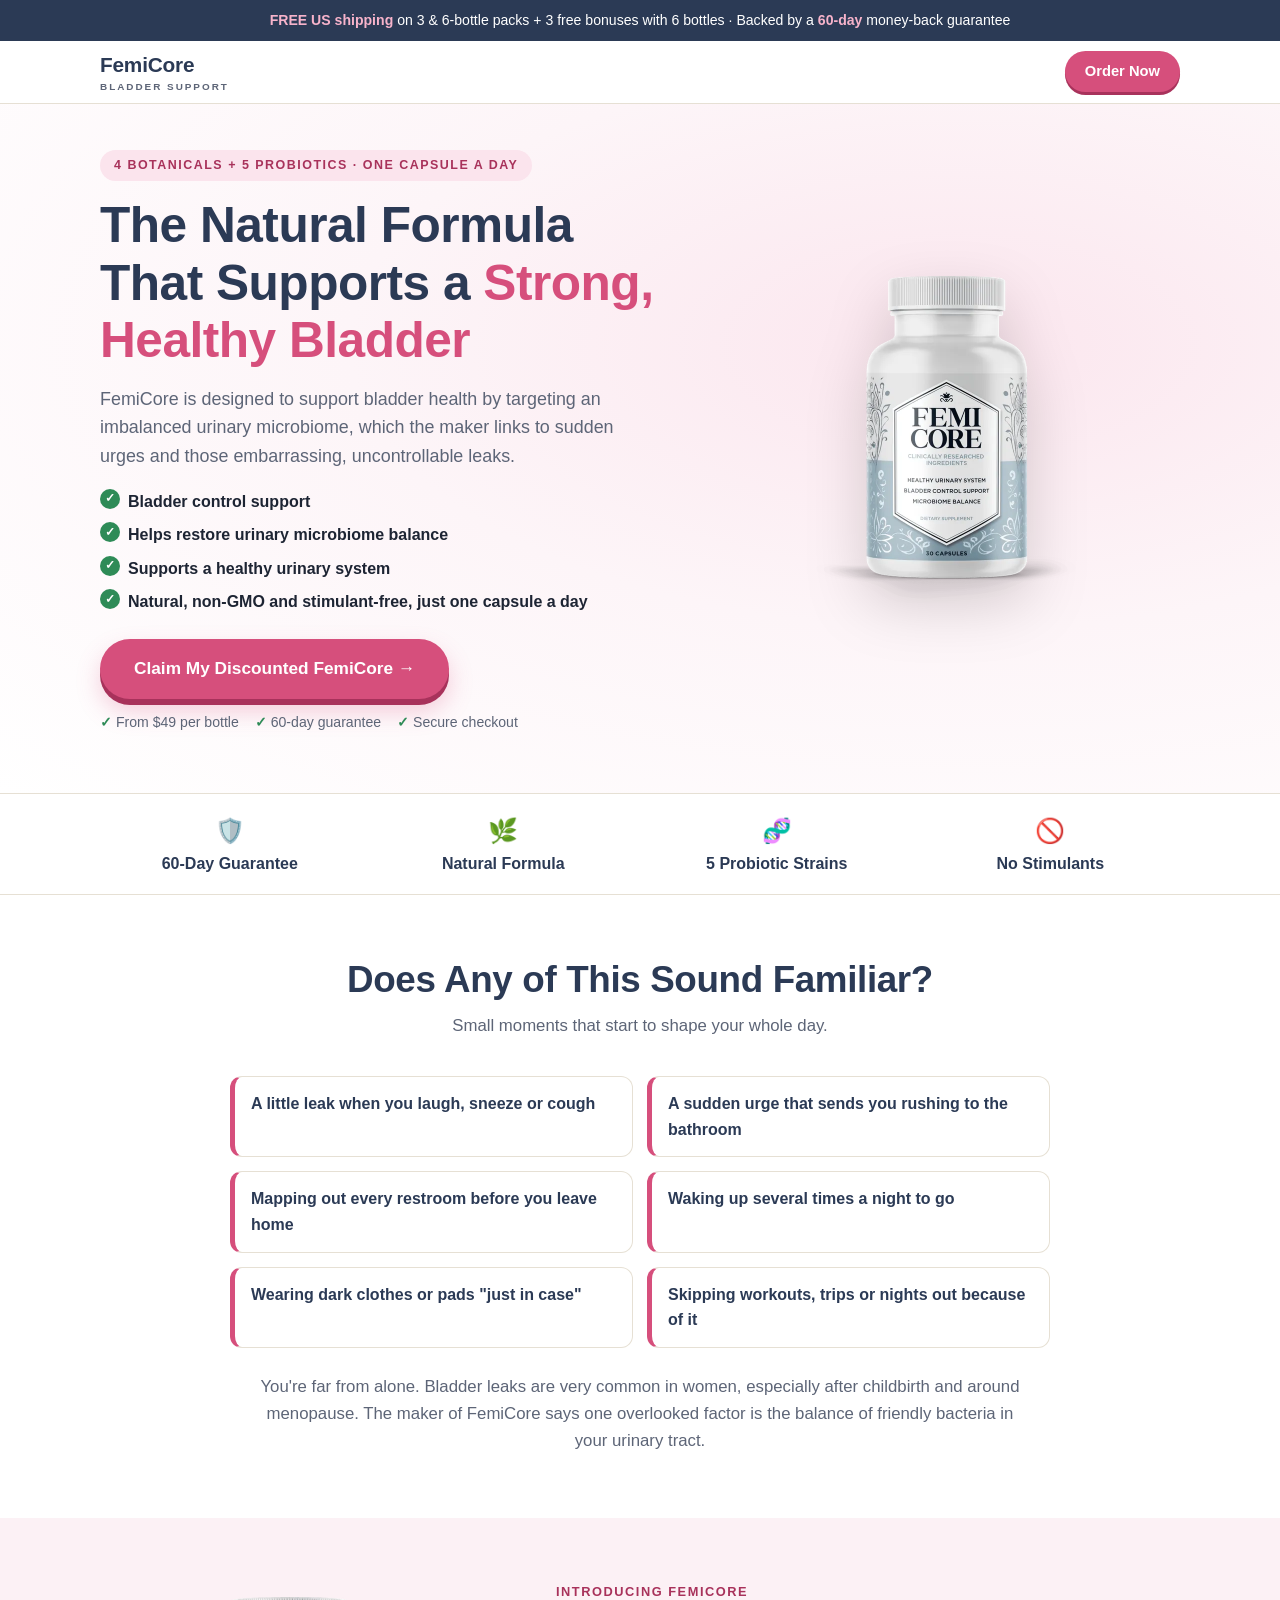
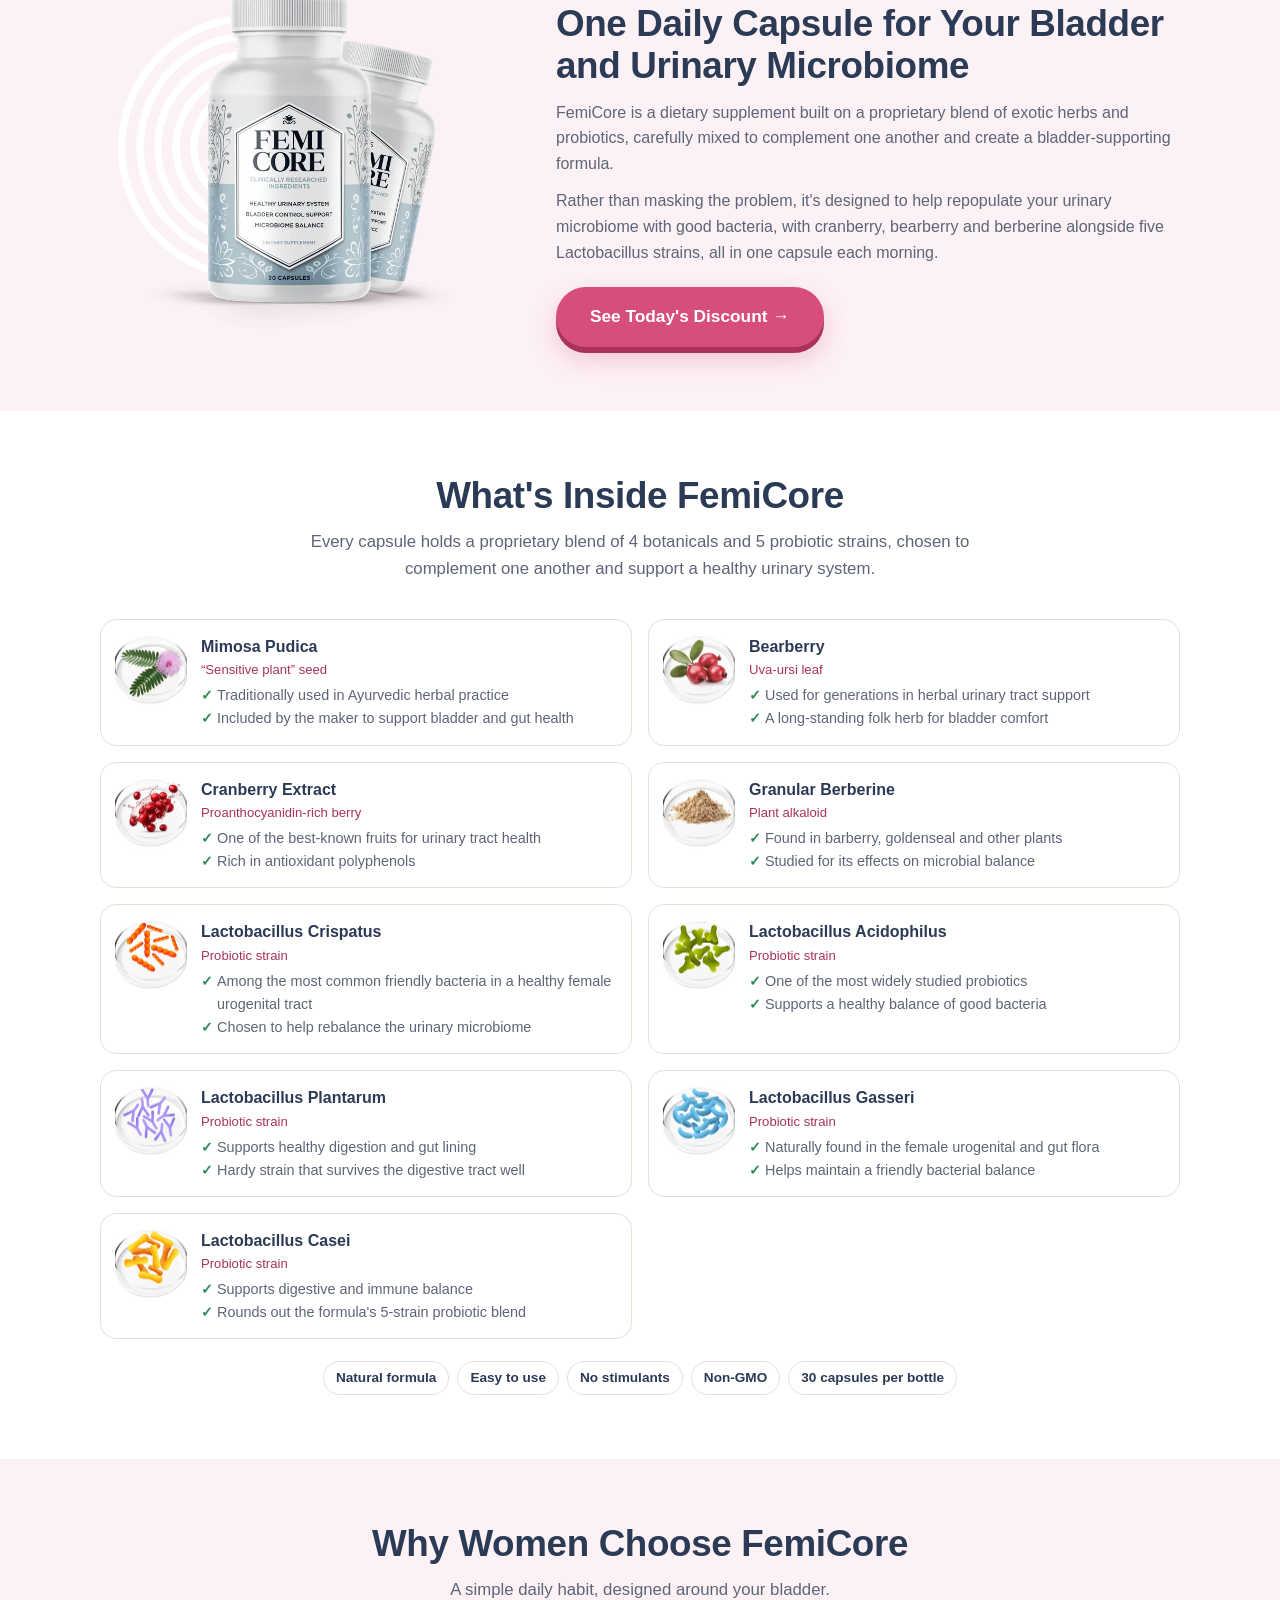
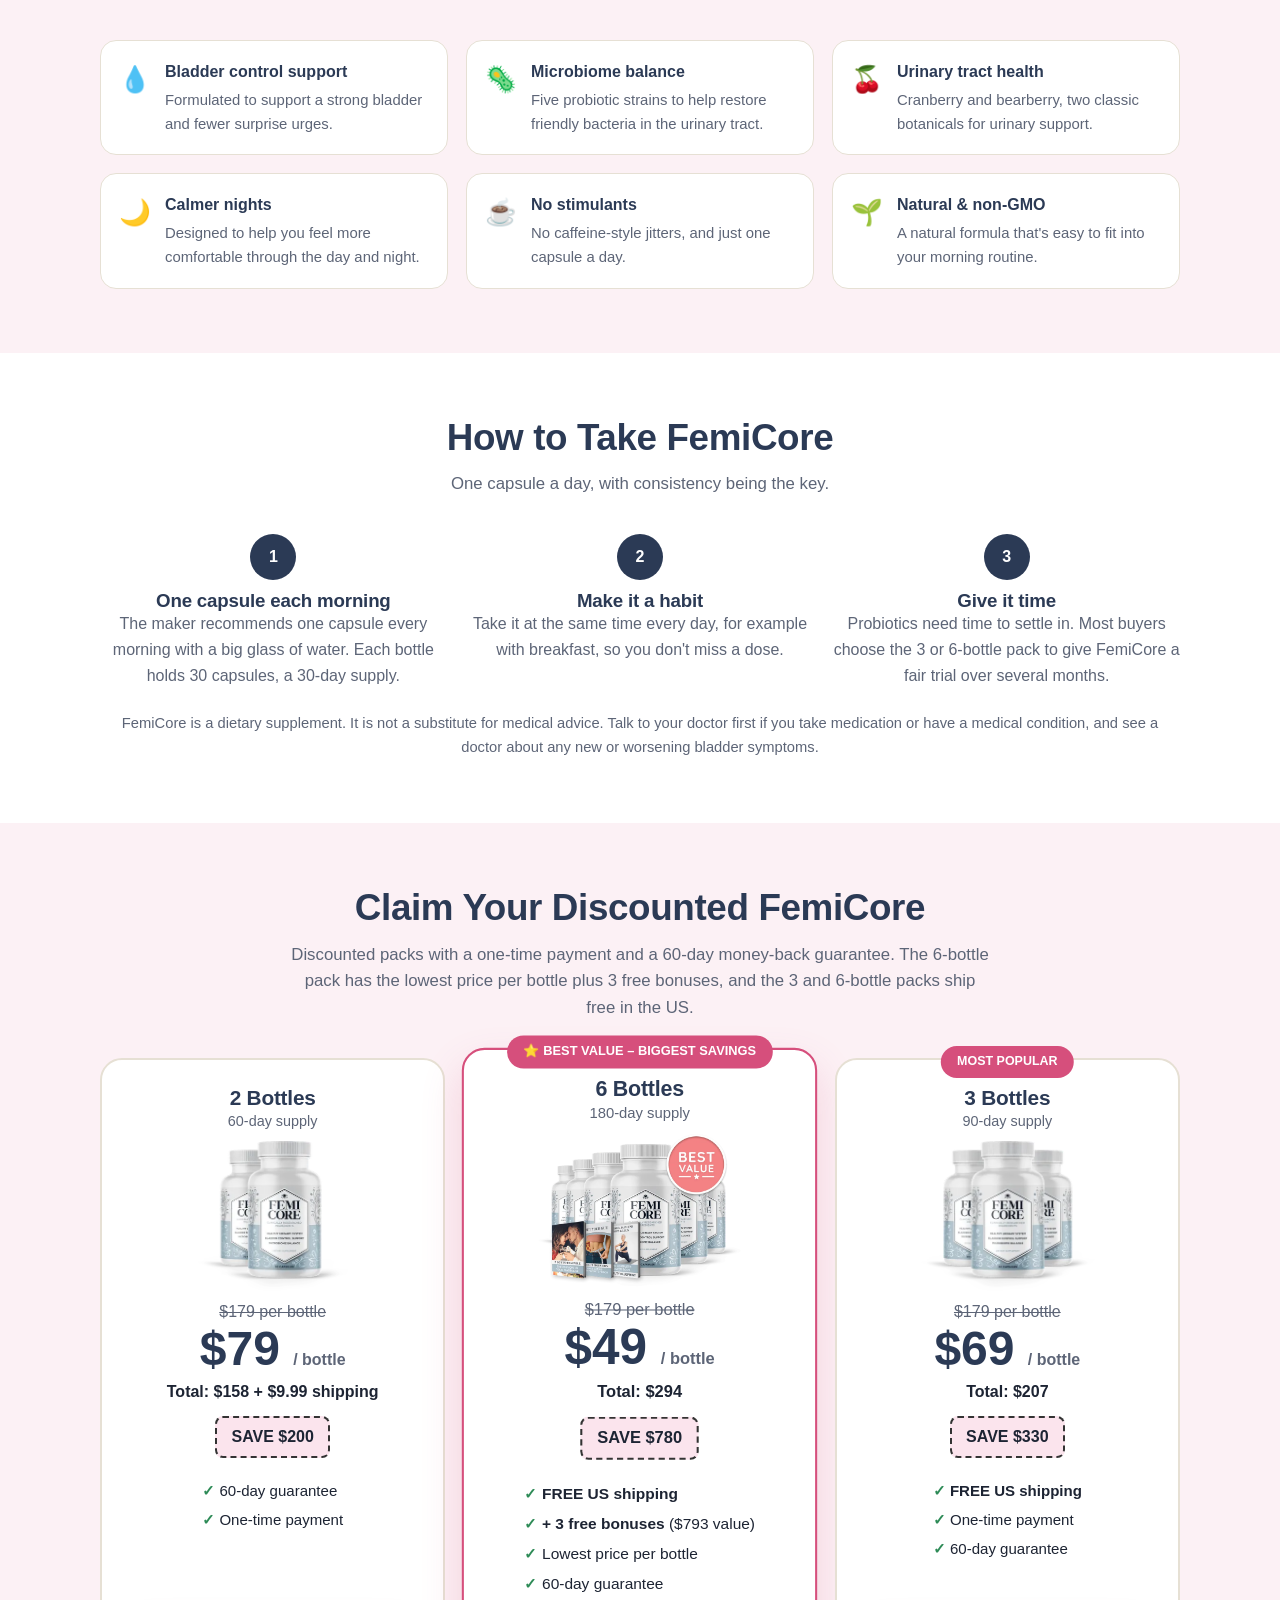
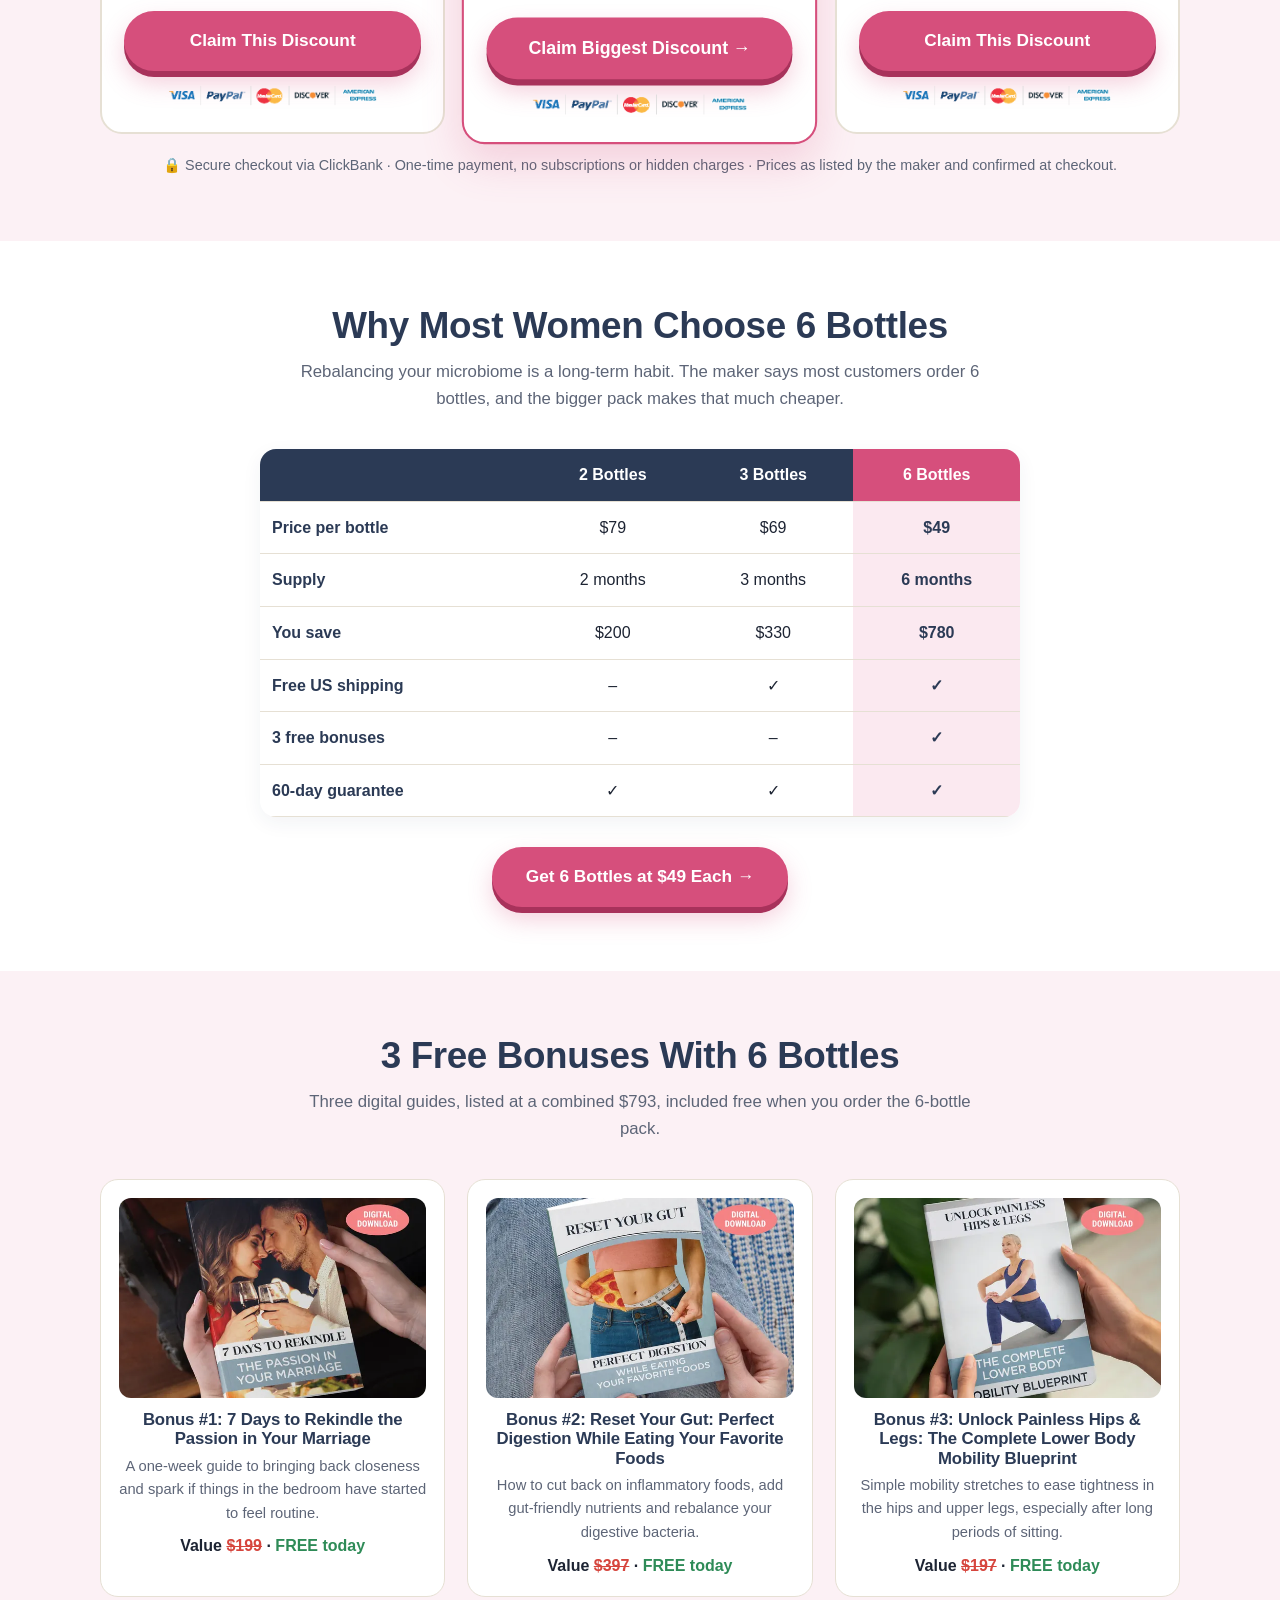
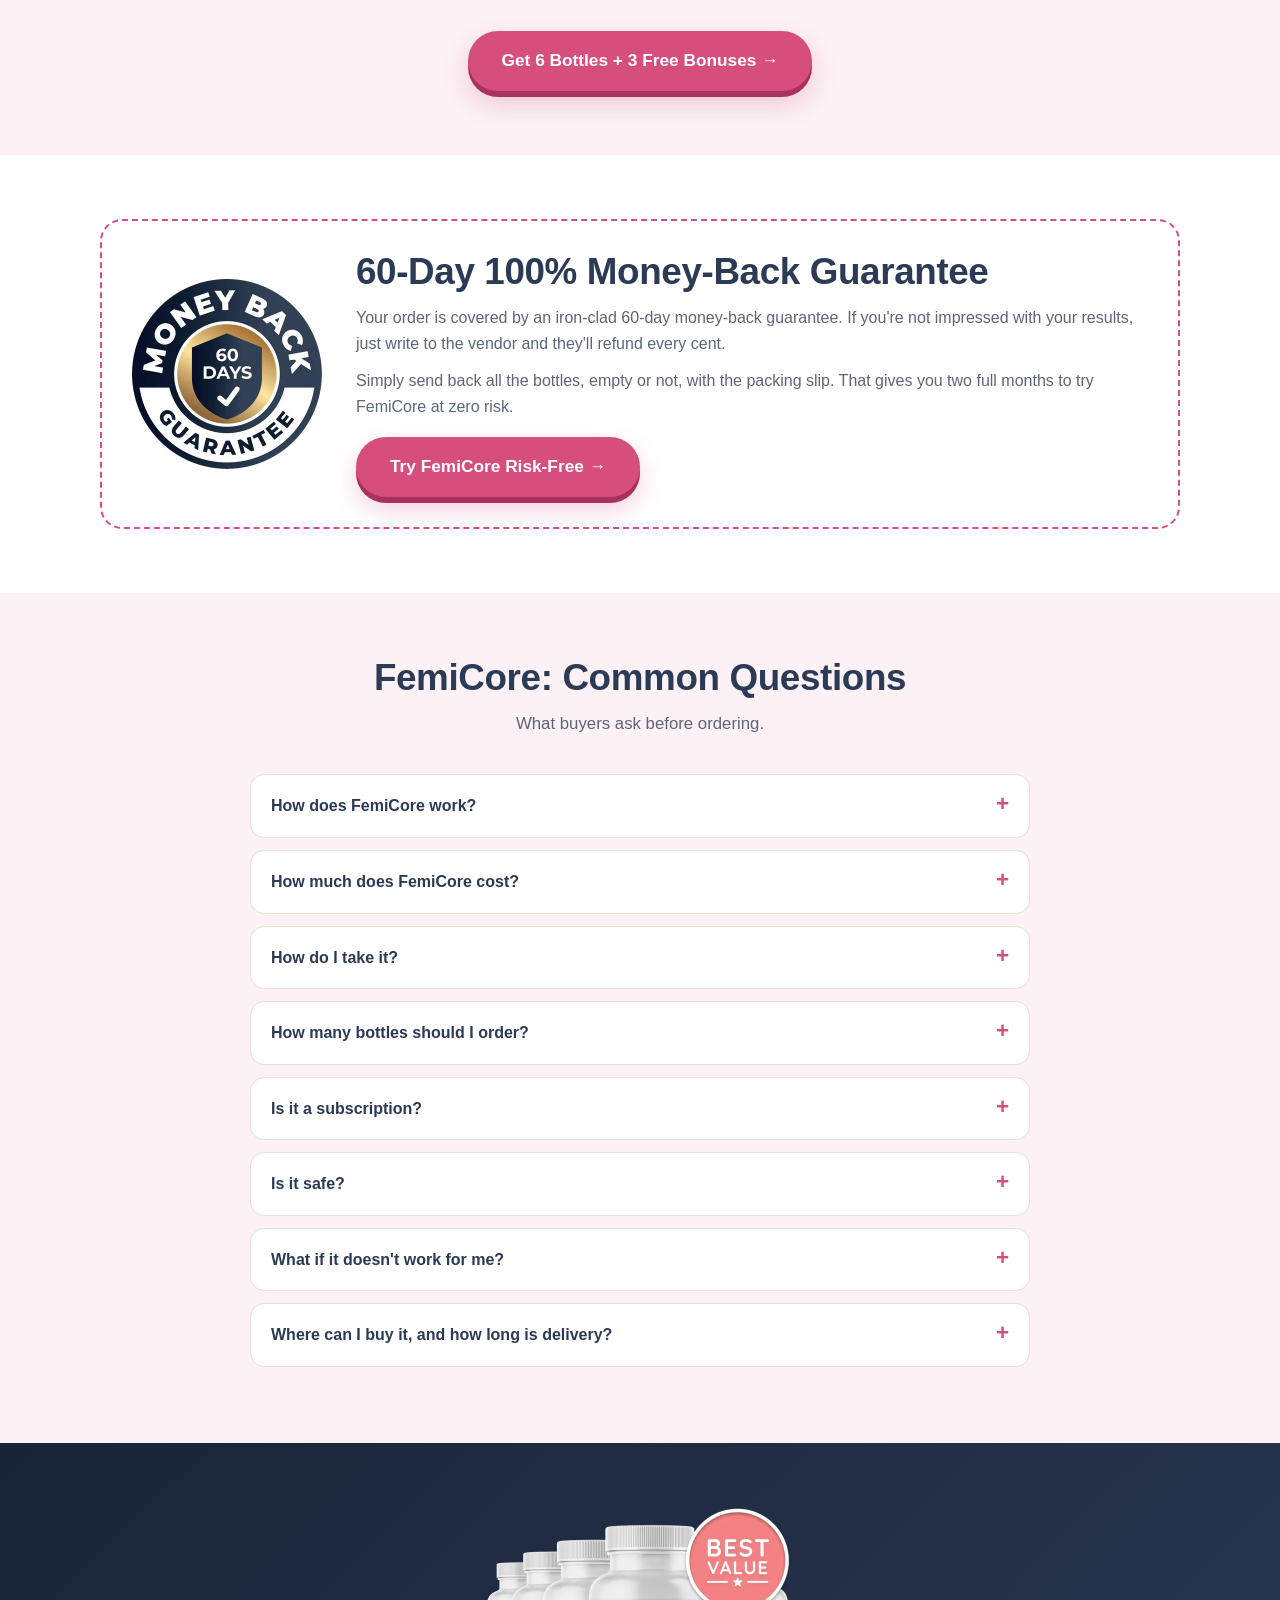
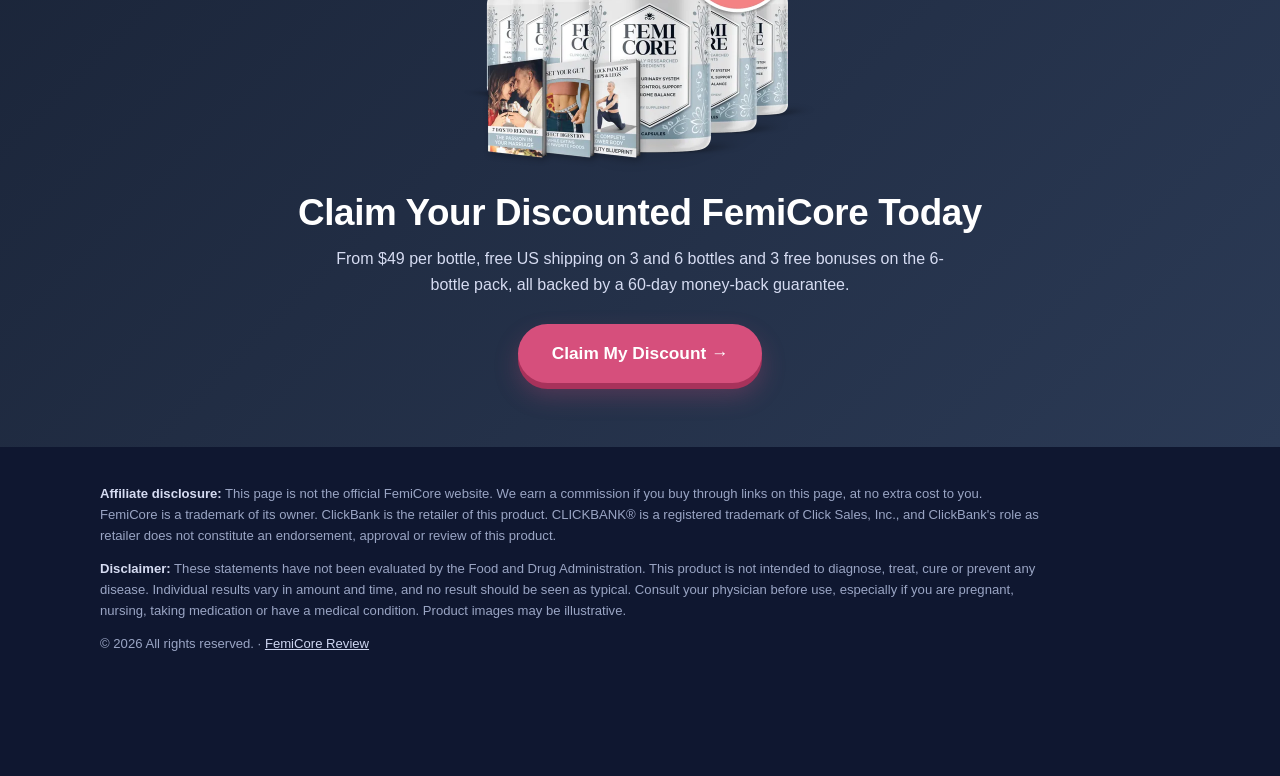
==== commit 4f2c9cb2: "Optimize FemiCore images: WebP with PNG/JPG fallback, right-sized assets Serve WebP via <picture> wi" ====
--- a/index.html
+++ b/index.html
@@ -5,6 +5,7 @@
 <meta name="viewport" content="width=device-width, initial-scale=1">
 <title>FemiCore: Daily Bladder Control &amp; Urinary Microbiome Support</title>
 <meta name="description" content="FemiCore is a once-a-day bladder-support capsule with cranberry, bearberry and 5 probiotic strains. From $49 per bottle, free US shipping on 3 or 6 bottles, 3 free bonuses on 6 bottles and a 60-day money-back guarantee.">
+<link rel="preload" as="image" href="assets/bottle-hero.webp" type="image/webp" fetchpriority="high">
 <link rel="icon" href="assets/favicon.png">
 <style>
 :root{
@@ -215,6 +216,9 @@
 .ship th,.ship td{padding:12px;text-align:left;border-bottom:1px solid var(--line)}
 .ship th{background:var(--navy);color:#fff}
 @media (max-width:860px){.books3{grid-template-columns:1fr}}
+picture{display:contents}
+picture source{display:none}
+.plan .pimg{width:auto;max-width:100%}
 </style>
 </head>
 <body>
@@ -246,7 +250,7 @@
         <div class="micro"><span>From $49 per bottle</span><span>60-day guarantee</span><span>Secure checkout</span></div>
       </div>
     </div>
-    <div class="visual"><img src="assets/bottle-hero.png" alt="FemiCore bladder support bottle, 30 capsules" width="280" height="331"></div>
+    <div class="visual"><picture><source srcset="assets/bottle-hero.webp" type="image/webp"><img width="560" height="662" decoding="async" fetchpriority="high" src="assets/bottle-hero.png" alt="FemiCore bladder support bottle, 30 capsules"></picture></div>
   </div>
 </section>
 
@@ -279,7 +283,7 @@
 <!-- INTRO -->
 <section class="alt">
   <div class="wrap intro">
-    <img src="assets/bottles-duo.png" alt="Two bottles of FemiCore" loading="lazy">
+    <picture><source srcset="assets/bottles-duo.webp" type="image/webp"><img width="720" height="635" decoding="async" src="assets/bottles-duo.png" alt="Two bottles of FemiCore" loading="lazy"></picture>
     <div>
       <div class="kicker">INTRODUCING FEMICORE</div>
       <h2>One Daily Capsule for Your Bladder and Urinary Microbiome</h2>
@@ -296,15 +300,15 @@
     <h2>What's Inside FemiCore</h2>
     <p class="sub">Every capsule holds a proprietary blend of 4 botanicals and 5 probiotic strains, chosen to complement one another and support a healthy urinary system.</p>
     <div class="ings">
-      <div class="ing"><img src="assets/ing-1.png" alt="Mimosa Pudica" loading="lazy"><div><b>Mimosa Pudica</b><em>“Sensitive plant” seed</em><ul><li>Traditionally used in Ayurvedic herbal practice</li><li>Included by the maker to support bladder and gut health</li></ul></div></div>
-      <div class="ing"><img src="assets/ing-2.png" alt="Bearberry" loading="lazy"><div><b>Bearberry</b><em>Uva-ursi leaf</em><ul><li>Used for generations in herbal urinary tract support</li><li>A long-standing folk herb for bladder comfort</li></ul></div></div>
-      <div class="ing"><img src="assets/ing-3.png" alt="Cranberry Extract" loading="lazy"><div><b>Cranberry Extract</b><em>Proanthocyanidin-rich berry</em><ul><li>One of the best-known fruits for urinary tract health</li><li>Rich in antioxidant polyphenols</li></ul></div></div>
-      <div class="ing"><img src="assets/ing-4.png" alt="Granular Berberine" loading="lazy"><div><b>Granular Berberine</b><em>Plant alkaloid</em><ul><li>Found in barberry, goldenseal and other plants</li><li>Studied for its effects on microbial balance</li></ul></div></div>
-      <div class="ing"><img src="assets/ing-5.png" alt="Lactobacillus Crispatus" loading="lazy"><div><b>Lactobacillus Crispatus</b><em>Probiotic strain</em><ul><li>Among the most common friendly bacteria in a healthy female urogenital tract</li><li>Chosen to help rebalance the urinary microbiome</li></ul></div></div>
-      <div class="ing"><img src="assets/ing-6.png" alt="Lactobacillus Acidophilus" loading="lazy"><div><b>Lactobacillus Acidophilus</b><em>Probiotic strain</em><ul><li>One of the most widely studied probiotics</li><li>Supports a healthy balance of good bacteria</li></ul></div></div>
-      <div class="ing"><img src="assets/ing-7.png" alt="Lactobacillus Plantarum" loading="lazy"><div><b>Lactobacillus Plantarum</b><em>Probiotic strain</em><ul><li>Supports healthy digestion and gut lining</li><li>Hardy strain that survives the digestive tract well</li></ul></div></div>
-      <div class="ing"><img src="assets/ing-8.png" alt="Lactobacillus Gasseri" loading="lazy"><div><b>Lactobacillus Gasseri</b><em>Probiotic strain</em><ul><li>Naturally found in the female urogenital and gut flora</li><li>Helps maintain a friendly bacterial balance</li></ul></div></div>
-      <div class="ing"><img src="assets/ing-9.png" alt="Lactobacillus Casei" loading="lazy"><div><b>Lactobacillus Casei</b><em>Probiotic strain</em><ul><li>Supports digestive and immune balance</li><li>Rounds out the formula's 5-strain probiotic blend</li></ul></div></div>
+      <div class="ing"><picture><source srcset="assets/ing-1.webp" type="image/webp"><img width="160" height="145" decoding="async" src="assets/ing-1.png" alt="Mimosa Pudica" loading="lazy"></picture><div><b>Mimosa Pudica</b><em>“Sensitive plant” seed</em><ul><li>Traditionally used in Ayurvedic herbal practice</li><li>Included by the maker to support bladder and gut health</li></ul></div></div>
+      <div class="ing"><picture><source srcset="assets/ing-2.webp" type="image/webp"><img width="160" height="145" decoding="async" src="assets/ing-2.png" alt="Bearberry" loading="lazy"></picture><div><b>Bearberry</b><em>Uva-ursi leaf</em><ul><li>Used for generations in herbal urinary tract support</li><li>A long-standing folk herb for bladder comfort</li></ul></div></div>
+      <div class="ing"><picture><source srcset="assets/ing-3.webp" type="image/webp"><img width="160" height="145" decoding="async" src="assets/ing-3.png" alt="Cranberry Extract" loading="lazy"></picture><div><b>Cranberry Extract</b><em>Proanthocyanidin-rich berry</em><ul><li>One of the best-known fruits for urinary tract health</li><li>Rich in antioxidant polyphenols</li></ul></div></div>
+      <div class="ing"><picture><source srcset="assets/ing-4.webp" type="image/webp"><img width="160" height="145" decoding="async" src="assets/ing-4.png" alt="Granular Berberine" loading="lazy"></picture><div><b>Granular Berberine</b><em>Plant alkaloid</em><ul><li>Found in barberry, goldenseal and other plants</li><li>Studied for its effects on microbial balance</li></ul></div></div>
+      <div class="ing"><picture><source srcset="assets/ing-5.webp" type="image/webp"><img width="160" height="145" decoding="async" src="assets/ing-5.png" alt="Lactobacillus Crispatus" loading="lazy"></picture><div><b>Lactobacillus Crispatus</b><em>Probiotic strain</em><ul><li>Among the most common friendly bacteria in a healthy female urogenital tract</li><li>Chosen to help rebalance the urinary microbiome</li></ul></div></div>
+      <div class="ing"><picture><source srcset="assets/ing-6.webp" type="image/webp"><img width="160" height="145" decoding="async" src="assets/ing-6.png" alt="Lactobacillus Acidophilus" loading="lazy"></picture><div><b>Lactobacillus Acidophilus</b><em>Probiotic strain</em><ul><li>One of the most widely studied probiotics</li><li>Supports a healthy balance of good bacteria</li></ul></div></div>
+      <div class="ing"><picture><source srcset="assets/ing-7.webp" type="image/webp"><img width="160" height="145" decoding="async" src="assets/ing-7.png" alt="Lactobacillus Plantarum" loading="lazy"></picture><div><b>Lactobacillus Plantarum</b><em>Probiotic strain</em><ul><li>Supports healthy digestion and gut lining</li><li>Hardy strain that survives the digestive tract well</li></ul></div></div>
+      <div class="ing"><picture><source srcset="assets/ing-8.webp" type="image/webp"><img width="160" height="145" decoding="async" src="assets/ing-8.png" alt="Lactobacillus Gasseri" loading="lazy"></picture><div><b>Lactobacillus Gasseri</b><em>Probiotic strain</em><ul><li>Naturally found in the female urogenital and gut flora</li><li>Helps maintain a friendly bacterial balance</li></ul></div></div>
+      <div class="ing"><picture><source srcset="assets/ing-9.webp" type="image/webp"><img width="160" height="145" decoding="async" src="assets/ing-9.png" alt="Lactobacillus Casei" loading="lazy"></picture><div><b>Lactobacillus Casei</b><em>Probiotic strain</em><ul><li>Supports digestive and immune balance</li><li>Rounds out the formula's 5-strain probiotic blend</li></ul></div></div>
     </div>
     <div class="certs"><span>Natural formula</span><span>Easy to use</span><span>No stimulants</span><span>Non-GMO</span><span>30 capsules per bottle</span></div>
   </div>
@@ -349,40 +353,40 @@
 
       <div class="plan">
         <h3>2 Bottles</h3><div class="days">60-day supply</div>
-        <img class="pimg" src="assets/bottle-2.png" alt="FemiCore 2 bottle pack" loading="lazy">
+        <picture><source srcset="assets/bottle-2.webp" type="image/webp"><img width="320" height="317" decoding="async" class="pimg" src="assets/bottle-2.png" alt="FemiCore 2 bottle pack" loading="lazy"></picture>
         <div class="was">$179 per bottle</div>
         <div class="pp">$79 <small>/ bottle</small></div>
         <div class="total">Total: $158 + $9.99 shipping</div>
         <div class="save">SAVE $200</div>
         <ul><li>60-day guarantee</li><li>One-time payment</li></ul>
         <a class="btn block aff" href="go/" rel="sponsored noopener" target="_blank">Claim This Discount</a>
-        <img class="pay" src="assets/cards.png" alt="Accepted credit cards" loading="lazy">
+        <img width="480" height="49" decoding="async" class="pay" src="assets/cards.png" alt="Accepted credit cards" loading="lazy">
       </div>
 
       <div class="plan best">
         <span class="tag">⭐ BEST VALUE – BIGGEST SAVINGS</span>
         <h3>6 Bottles</h3><div class="days">180-day supply</div>
-        <img class="pimg" src="assets/bottle-6.png" alt="FemiCore 6 bottle pack with 3 free bonuses" loading="lazy">
+        <picture><source srcset="assets/bottle-6.webp" type="image/webp"><img width="720" height="534" decoding="async" class="pimg" src="assets/bottle-6.png" alt="FemiCore 6 bottle pack with 3 free bonuses" loading="lazy"></picture>
         <div class="was">$179 per bottle</div>
         <div class="pp">$49 <small>/ bottle</small></div>
         <div class="total">Total: $294</div>
         <div class="save">SAVE $780</div>
         <ul><li><b>FREE US shipping</b></li><li><b>+ 3 free bonuses</b> ($793 value)</li><li>Lowest price per bottle</li><li>60-day guarantee</li></ul>
         <a class="btn block pulse aff" href="go/" rel="sponsored noopener" target="_blank">Claim Biggest Discount →</a>
-        <img class="pay" src="assets/cards.png" alt="Accepted credit cards" loading="lazy">
+        <img width="480" height="49" decoding="async" class="pay" src="assets/cards.png" alt="Accepted credit cards" loading="lazy">
       </div>
 
       <div class="plan">
         <span class="tag">MOST POPULAR</span>
         <h3>3 Bottles</h3><div class="days">90-day supply</div>
-        <img class="pimg" src="assets/bottle-3.png" alt="FemiCore 3 bottle pack" loading="lazy">
+        <picture><source srcset="assets/bottle-3.webp" type="image/webp"><img width="360" height="308" decoding="async" class="pimg" src="assets/bottle-3.png" alt="FemiCore 3 bottle pack" loading="lazy"></picture>
         <div class="was">$179 per bottle</div>
         <div class="pp">$69 <small>/ bottle</small></div>
         <div class="total">Total: $207</div>
         <div class="save">SAVE $330</div>
         <ul><li><b>FREE US shipping</b></li><li>One-time payment</li><li>60-day guarantee</li></ul>
         <a class="btn block aff" href="go/" rel="sponsored noopener" target="_blank">Claim This Discount</a>
-        <img class="pay" src="assets/cards.png" alt="Accepted credit cards" loading="lazy">
+        <img width="480" height="49" decoding="async" class="pay" src="assets/cards.png" alt="Accepted credit cards" loading="lazy">
       </div>
 
     </div>
@@ -416,9 +420,9 @@
     <h2>3 Free Bonuses With 6 Bottles</h2>
     <p class="sub">Three digital guides, listed at a combined $793, included free when you order the 6-bottle pack.</p>
     <div class="books books3">
-      <div class="book"><img src="assets/bonus-1.jpg" alt="7 Days to Rekindle the Passion in Your Marriage eBook" loading="lazy"><h3>Bonus #1: 7 Days to Rekindle the Passion in Your Marriage</h3><p>A one-week guide to bringing back closeness and spark if things in the bedroom have started to feel routine.</p><div class="rrp">Value <s>$199</s> · <span class="fr">FREE today</span></div></div>
-      <div class="book"><img src="assets/bonus-2.jpg" alt="Reset Your Gut: Perfect Digestion While Eating Your Favorite Foods eBook" loading="lazy"><h3>Bonus #2: Reset Your Gut: Perfect Digestion While Eating Your Favorite Foods</h3><p>How to cut back on inflammatory foods, add gut-friendly nutrients and rebalance your digestive bacteria.</p><div class="rrp">Value <s>$397</s> · <span class="fr">FREE today</span></div></div>
-      <div class="book"><img src="assets/bonus-3.jpg" alt="Unlock Painless Hips &amp; Legs: The Complete Lower Body Mobility Blueprint eBook" loading="lazy"><h3>Bonus #3: Unlock Painless Hips &amp; Legs: The Complete Lower Body Mobility Blueprint</h3><p>Simple mobility stretches to ease tightness in the hips and upper legs, especially after long periods of sitting.</p><div class="rrp">Value <s>$197</s> · <span class="fr">FREE today</span></div></div>
+      <div class="book"><picture><source srcset="assets/bonus-1.webp" type="image/webp"><img width="600" height="420" decoding="async" src="assets/bonus-1.jpg" alt="7 Days to Rekindle the Passion in Your Marriage eBook" loading="lazy"></picture><h3>Bonus #1: 7 Days to Rekindle the Passion in Your Marriage</h3><p>A one-week guide to bringing back closeness and spark if things in the bedroom have started to feel routine.</p><div class="rrp">Value <s>$199</s> · <span class="fr">FREE today</span></div></div>
+      <div class="book"><picture><source srcset="assets/bonus-2.webp" type="image/webp"><img width="600" height="420" decoding="async" src="assets/bonus-2.jpg" alt="Reset Your Gut: Perfect Digestion While Eating Your Favorite Foods eBook" loading="lazy"></picture><h3>Bonus #2: Reset Your Gut: Perfect Digestion While Eating Your Favorite Foods</h3><p>How to cut back on inflammatory foods, add gut-friendly nutrients and rebalance your digestive bacteria.</p><div class="rrp">Value <s>$397</s> · <span class="fr">FREE today</span></div></div>
+      <div class="book"><picture><source srcset="assets/bonus-3.webp" type="image/webp"><img width="600" height="420" decoding="async" src="assets/bonus-3.jpg" alt="Unlock Painless Hips &amp; Legs: The Complete Lower Body Mobility Blueprint eBook" loading="lazy"></picture><h3>Bonus #3: Unlock Painless Hips &amp; Legs: The Complete Lower Body Mobility Blueprint</h3><p>Simple mobility stretches to ease tightness in the hips and upper legs, especially after long periods of sitting.</p><div class="rrp">Value <s>$197</s> · <span class="fr">FREE today</span></div></div>
     </div>
     <div style="text-align:center;margin-top:34px"><a class="btn aff" href="go/" rel="sponsored noopener" target="_blank">Get 6 Bottles + 3 Free Bonuses →</a></div>
   </div>
@@ -428,7 +432,7 @@
 <section id="guarantee">
   <div class="wrap">
     <div class="guar">
-      <img src="assets/guarantee.png" alt="60-day money-back guarantee" loading="lazy">
+      <picture><source srcset="assets/guarantee.webp" type="image/webp"><img width="380" height="380" decoding="async" src="assets/guarantee.png" alt="60-day money-back guarantee" loading="lazy"></picture>
       <div>
         <h2>60-Day 100% Money-Back Guarantee</h2>
         <p style="color:var(--muted);margin-bottom:12px">Your order is covered by an iron-clad 60-day money-back guarantee. If you're not impressed with your results, just write to the vendor and they'll refund every cent.</p>
@@ -460,7 +464,7 @@
 <!-- FINAL CTA -->
 <section class="final">
   <div class="wrap">
-    <img src="assets/bottle-6.png" alt="FemiCore 6 bottle best value pack" loading="lazy" style="max-width:360px">
+    <picture><source srcset="assets/bottle-6.webp" type="image/webp"><img width="720" height="534" decoding="async" src="assets/bottle-6.png" alt="FemiCore 6 bottle best value pack" loading="lazy" style="max-width:360px"></picture>
     <h2>Claim Your Discounted FemiCore Today</h2>
     <p>From $49 per bottle, free US shipping on 3 and 6 bottles and 3 free bonuses on the 6-bottle pack, all backed by a 60-day money-back guarantee.</p>
     <a class="btn pulse aff" href="go/" rel="sponsored noopener" target="_blank">Claim My Discount →</a>
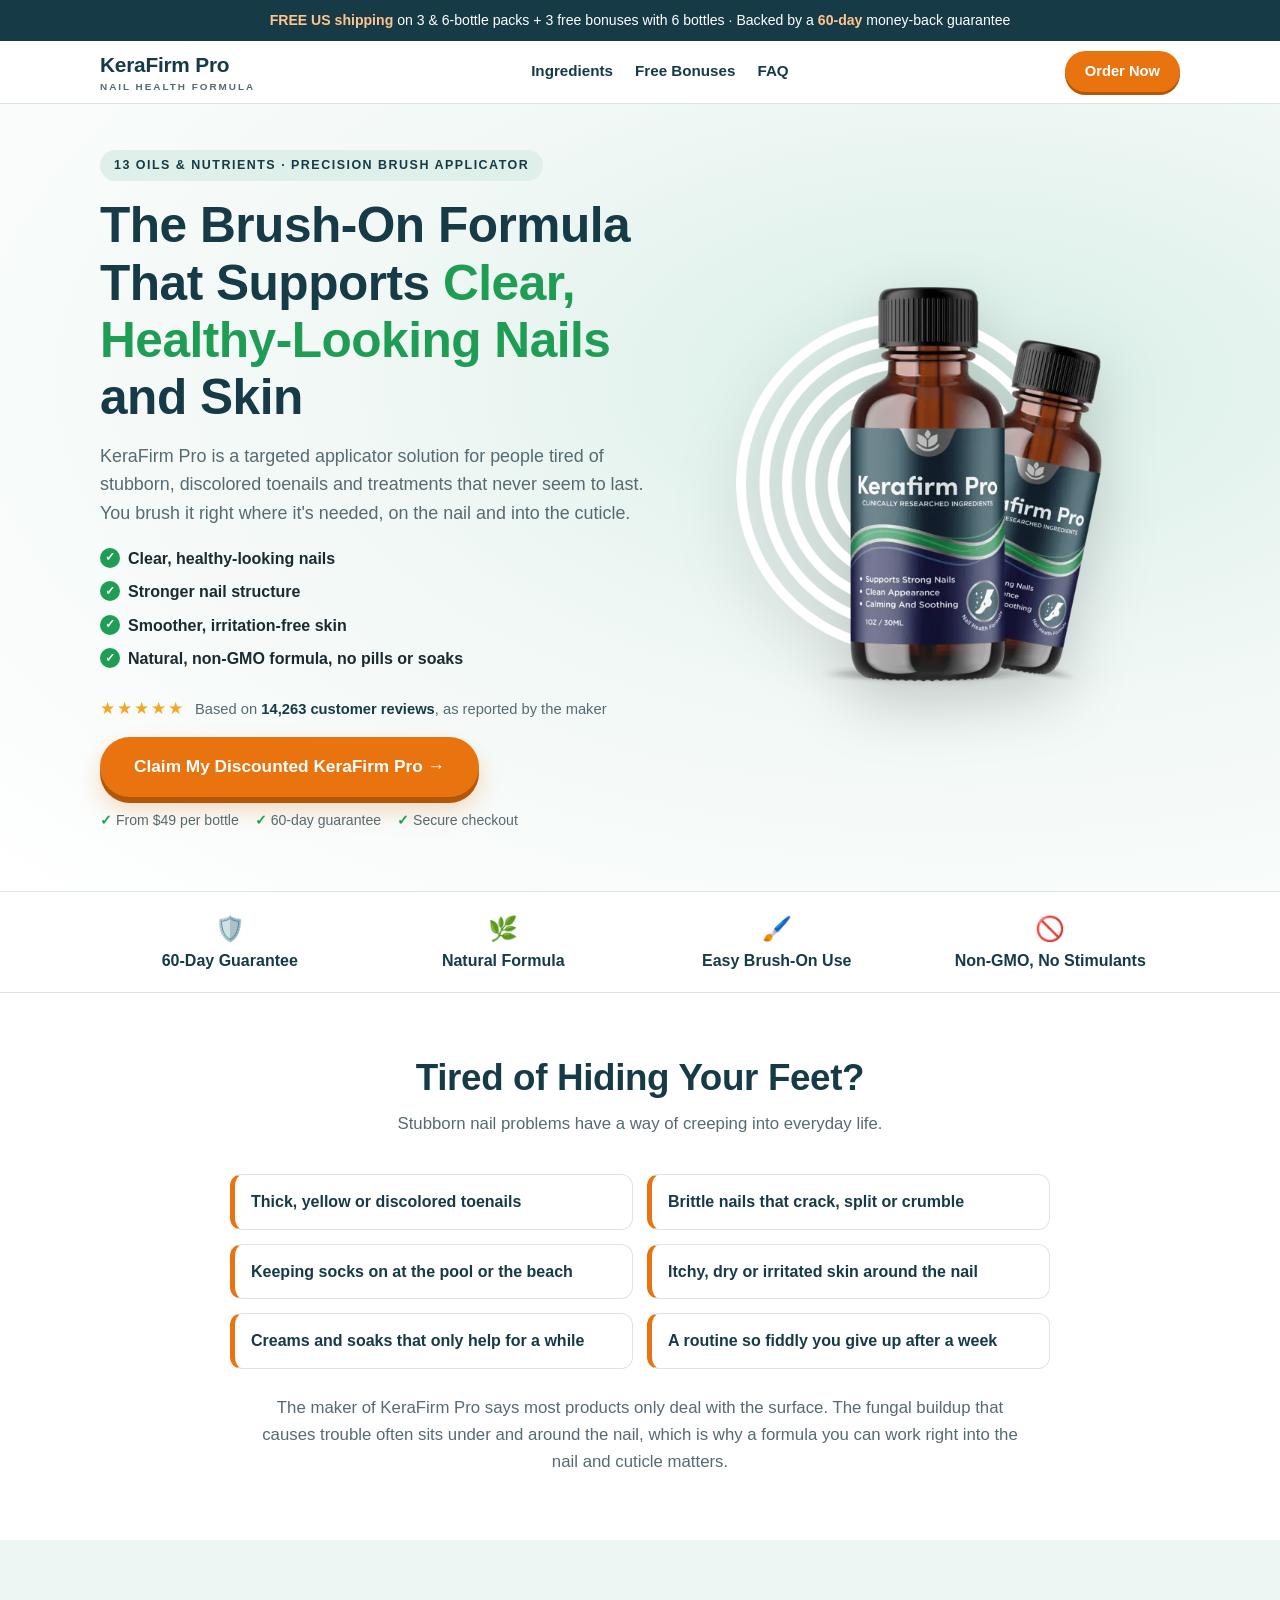
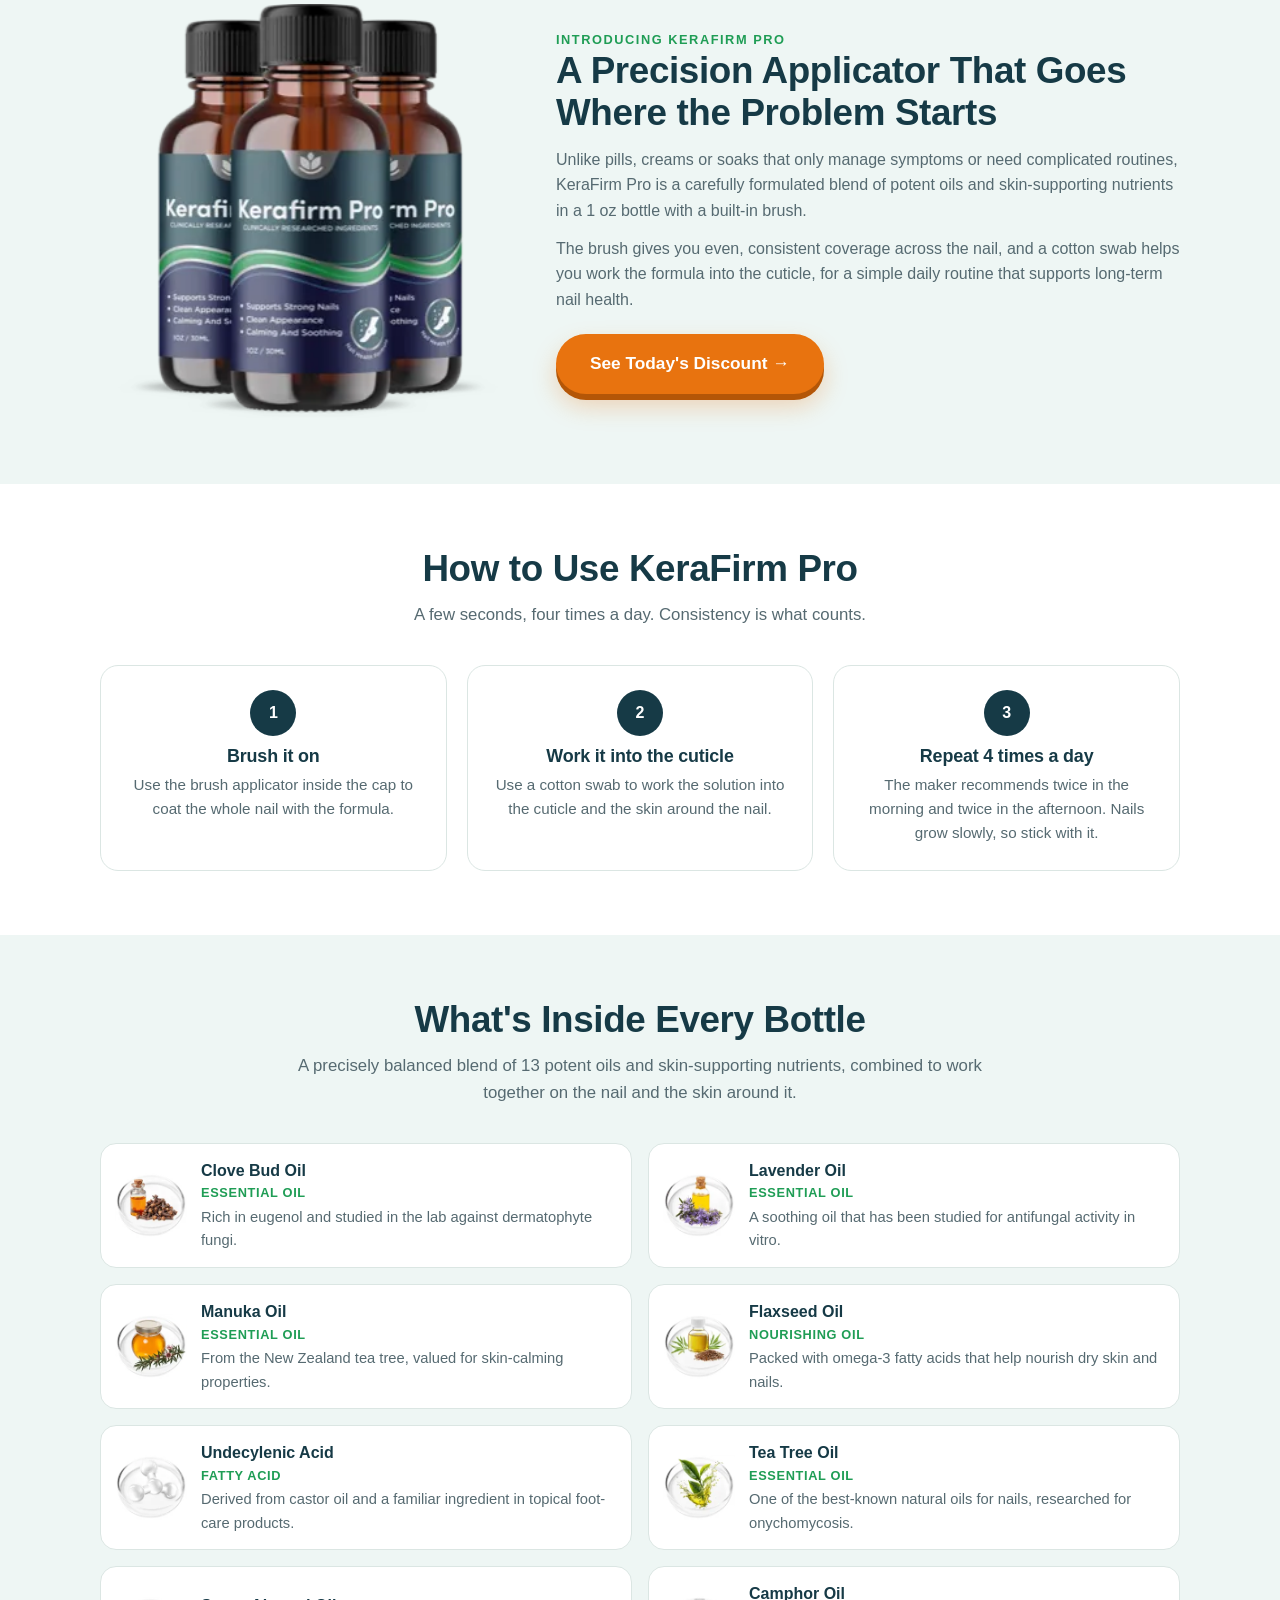
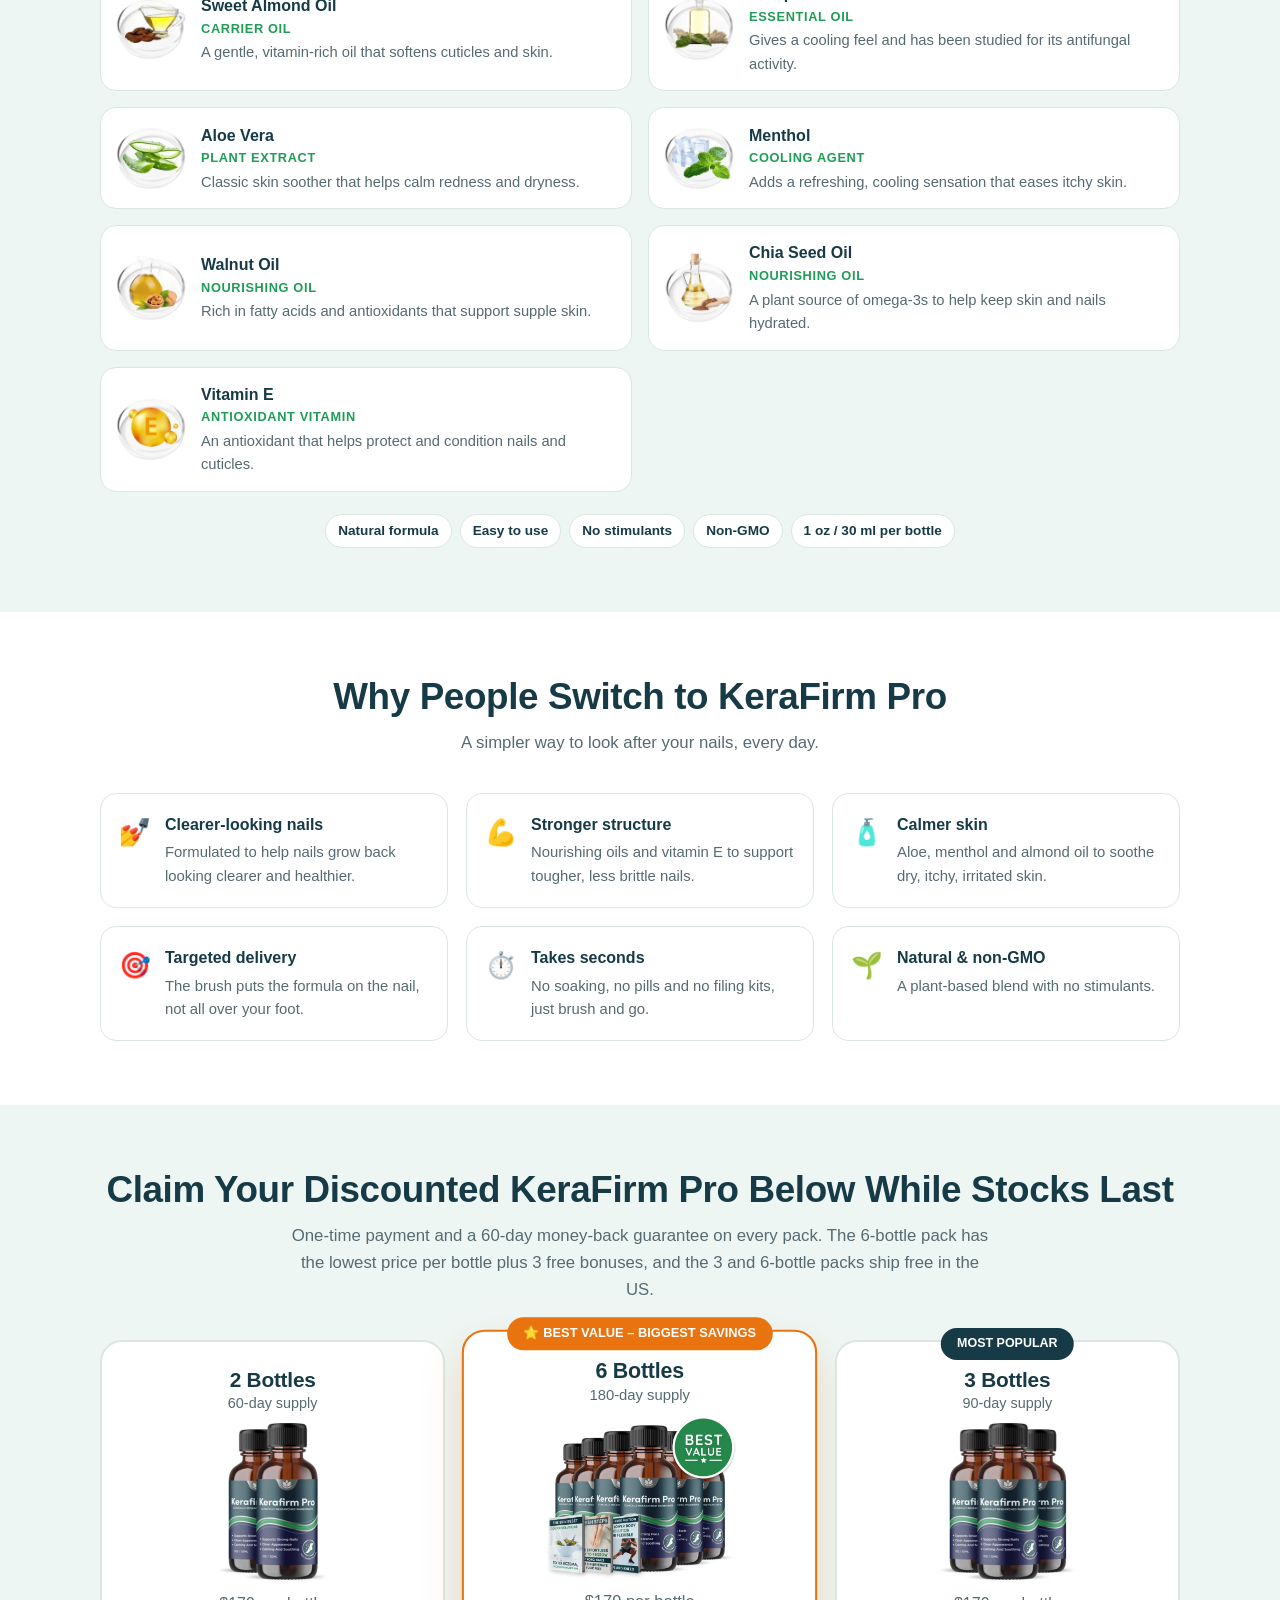
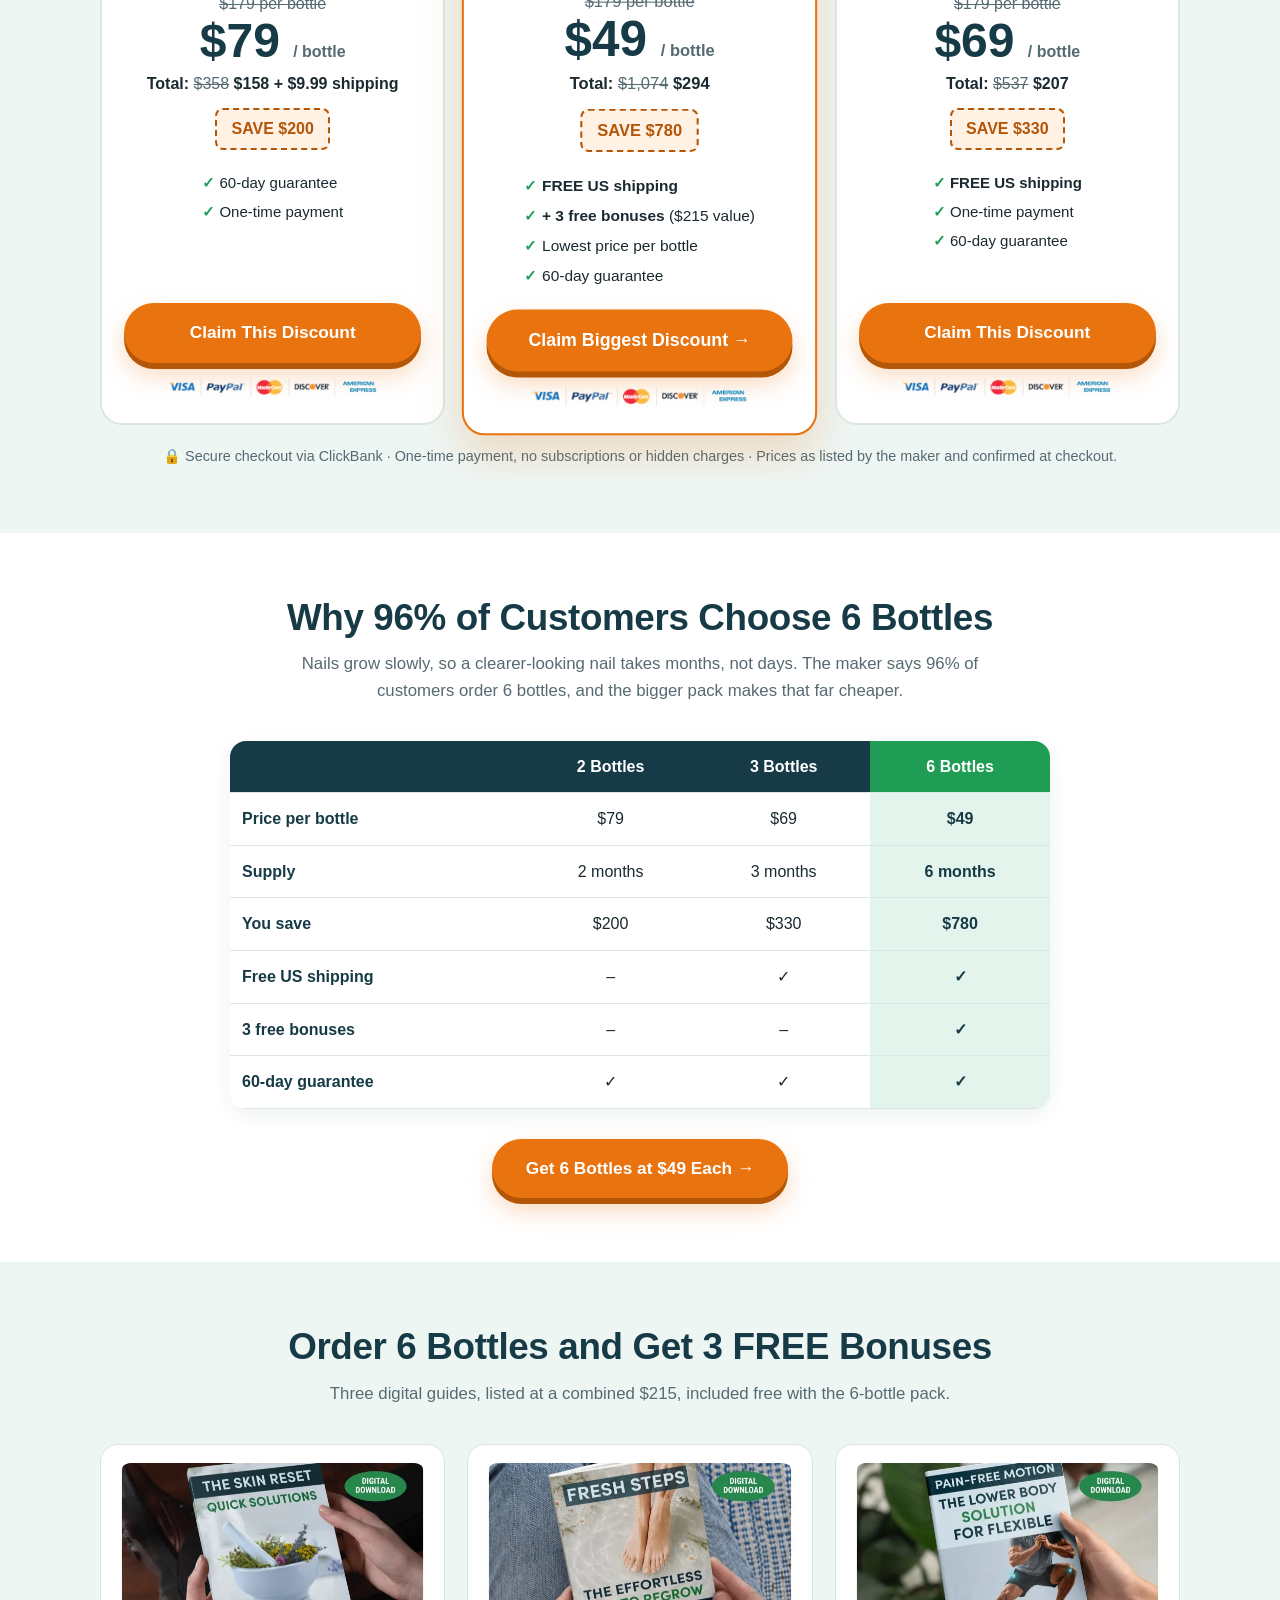
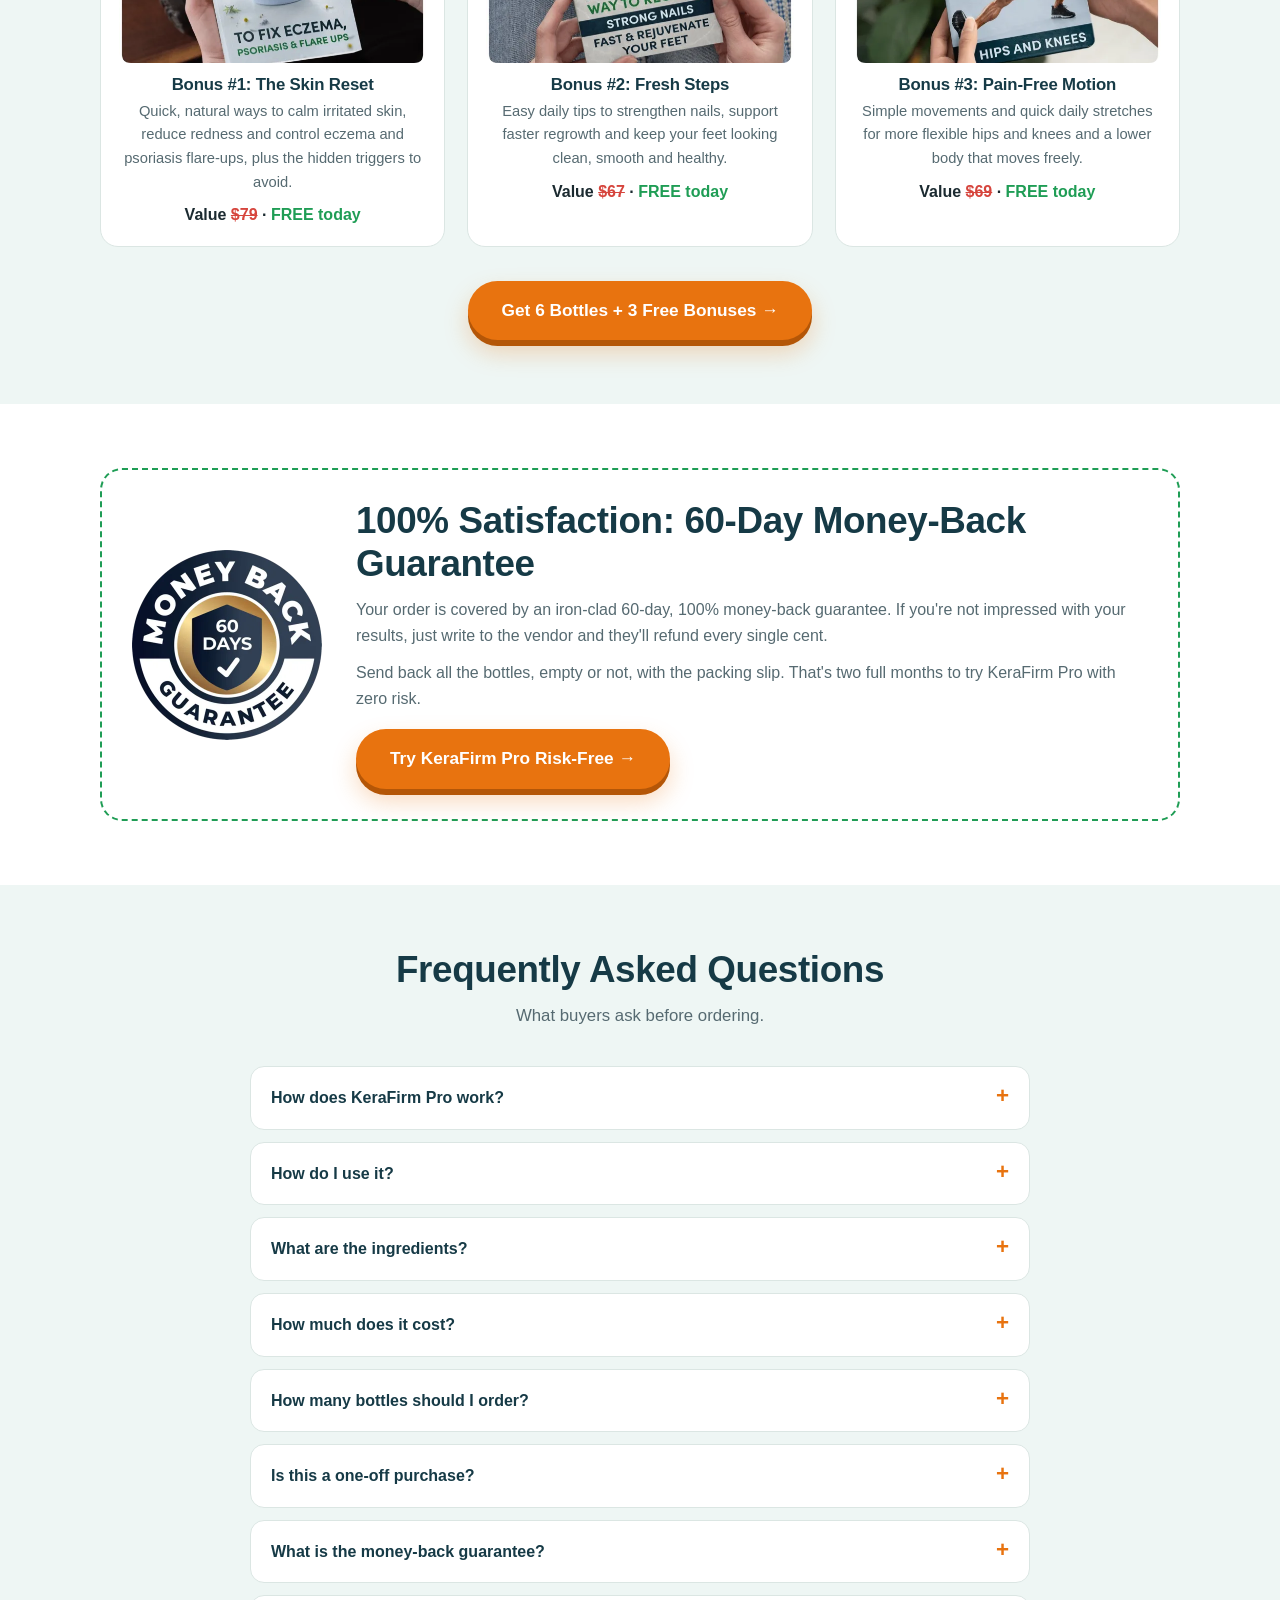
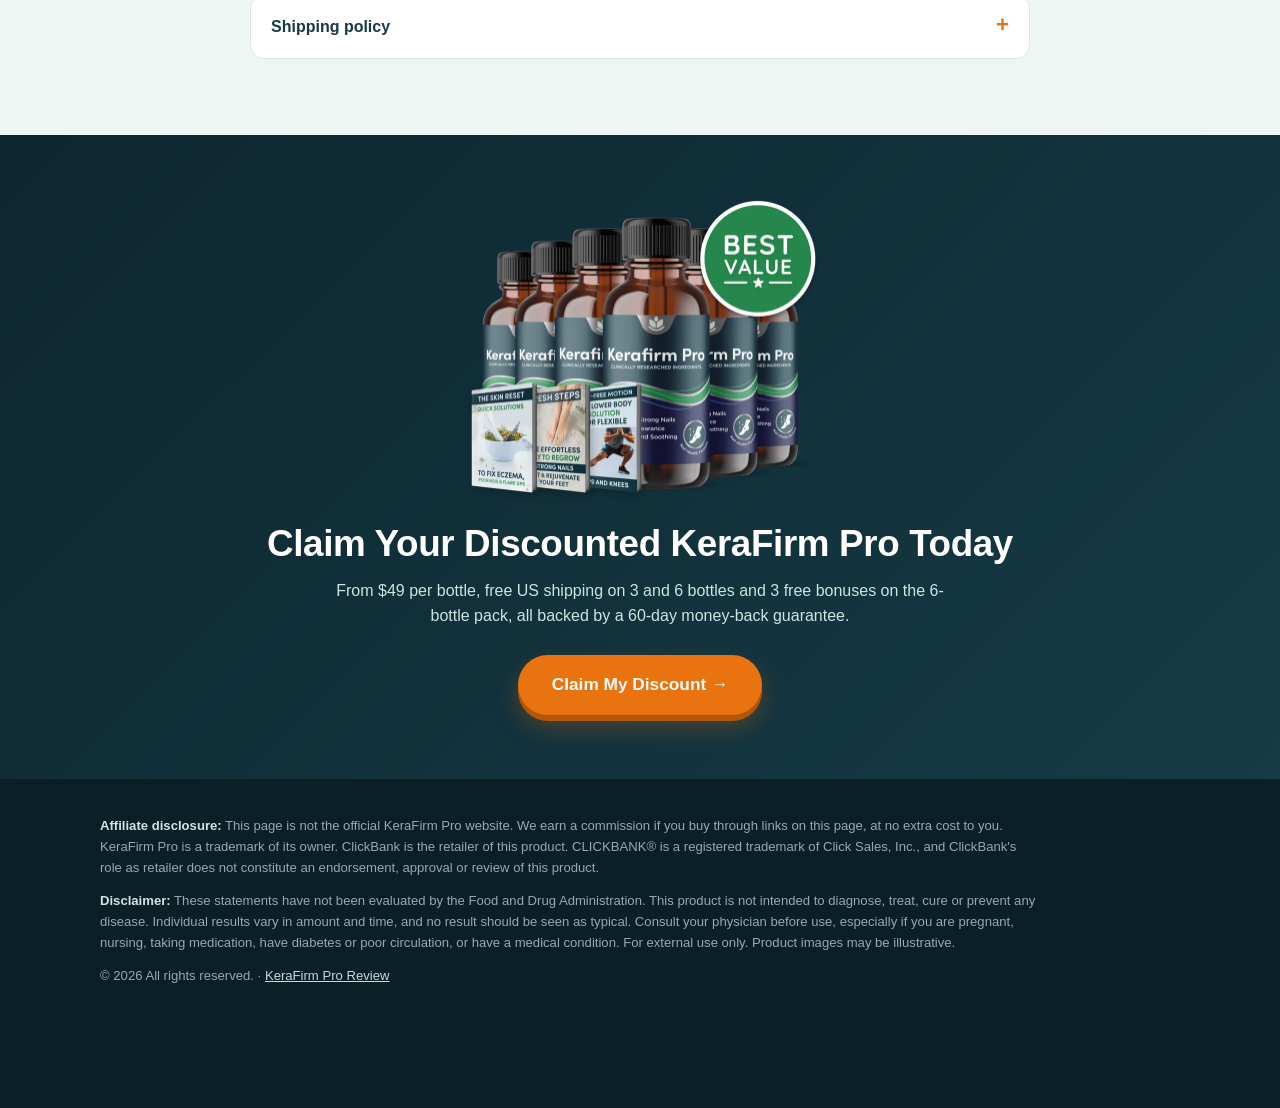
==== commit b772f02b: "Add KeraFirm Pro sales page, review page and sitelink pages Replace the FemiCore content with KeraFi" ====
--- a/index.html
+++ b/index.html
@@ -3,19 +3,21 @@
 <head>
 <meta charset="utf-8">
 <meta name="viewport" content="width=device-width, initial-scale=1">
-<title>FemiCore: Daily Bladder Control &amp; Urinary Microbiome Support</title>
-<meta name="description" content="FemiCore is a once-a-day bladder-support capsule with cranberry, bearberry and 5 probiotic strains. From $49 per bottle, free US shipping on 3 or 6 bottles, 3 free bonuses on 6 bottles and a 60-day money-back guarantee.">
+<title>KeraFirm Pro: Brush-On Nail &amp; Skin Support Formula | Official Discount</title>
+<meta name="description" content="KeraFirm Pro is a brush-on applicator formula with 13 oils and nutrients, including tea tree, clove bud and undecylenic acid, for clear, healthy-looking nails. From $49 per bottle, free US shipping on 3 or 6 bottles, 3 free bonuses and a 60-day money-back guarantee.">
 <link rel="preload" as="image" href="assets/bottle-hero.webp" type="image/webp" fetchpriority="high">
 <link rel="icon" href="assets/favicon.png">
 <style>
 :root{
-  --navy:#2b3a55; --navy-d:#1a2438; --orange:#d64f7c; --orange-d:#a8325b; --cream:#fcf1f5; --sage:#e8f4ef;
-  --ink:#1d2433; --muted:#5d6577; --line:#e6e0d4; --green:#2e8b57; --red:#d6453d;
+  --navy:#163a46; --navy-d:#0d2730; --orange:#e8730f; --orange-d:#b45607; --cream:#eef6f4; --mint:#dff0ea;
+  --ink:#1b2a30; --muted:#566a71; --line:#dbe6e3; --green:#1f9d55; --red:#d6453d;
 }
 *{box-sizing:border-box;margin:0;padding:0}
 html{scroll-behavior:smooth}
 body{font-family:-apple-system,BlinkMacSystemFont,"Segoe UI",Roboto,Helvetica,Arial,sans-serif;color:var(--ink);line-height:1.6;background:#fff;-webkit-font-smoothing:antialiased}
 img{max-width:100%;height:auto;display:block}
+picture{display:contents}
+picture source{display:none}
 a{color:inherit}
 .wrap{max-width:1120px;margin:0 auto;padding:0 20px}
 h1,h2,h3{line-height:1.15;letter-spacing:-.01em;color:var(--navy)}
@@ -25,200 +27,151 @@
 section{padding:64px 0}
 .alt{background:var(--cream)}
 
-.disc{background:#fcf1f5;color:#2b3a55;font-size:.82rem;text-align:center;padding:8px 14px;border-bottom:1px solid #f3c6d6}
-header.nav{background:var(--navy);position:sticky;top:0;z-index:50}
+.topbar{background:var(--navy);color:#fff;text-align:center;font-size:.88rem;padding:9px 14px}
+.topbar b{color:#ffc58f}
+header.nav{background:#fff;border-bottom:1px solid var(--line);position:sticky;top:0;z-index:50}
 header.nav .wrap{display:flex;align-items:center;justify-content:space-between;height:62px;gap:12px}
-.brand{display:flex;align-items:center;gap:10px}
-.brand img{height:22px;width:auto}
-.rv{background:var(--orange);color:#fff;font-weight:900;font-size:.72rem;letter-spacing:.14em;padding:4px 9px;border-radius:5px}
-
-.btn{display:inline-flex;align-items:center;justify-content:center;background:var(--orange);color:#fff;text-decoration:none;font-weight:800;border-radius:999px;padding:16px 34px;font-size:1.08rem;box-shadow:0 6px 0 var(--orange-d),0 12px 24px rgba(214,79,124,.28);transition:transform .15s,box-shadow .15s;text-align:center}
-.btn:hover{transform:translateY(2px);box-shadow:0 4px 0 var(--orange-d),0 8px 18px rgba(214,79,124,.28)}
+.logo{font-weight:800;font-size:1.3rem;color:var(--navy);letter-spacing:-.01em}
+.logo small{display:block;font-size:.62rem;letter-spacing:.2em;color:var(--muted);font-weight:700;margin-top:-2px}
+.navlinks{display:flex;gap:22px;font-weight:600;font-size:.95rem;color:var(--navy)}
+.navlinks a{text-decoration:none}
+
+.btn{display:inline-flex;align-items:center;justify-content:center;background:var(--orange);color:#fff;text-decoration:none;font-weight:800;border-radius:999px;padding:16px 34px;font-size:1.08rem;box-shadow:0 6px 0 var(--orange-d),0 12px 24px rgba(232,115,15,.28);transition:transform .15s,box-shadow .15s;text-align:center}
+.btn:hover{transform:translateY(2px);box-shadow:0 4px 0 var(--orange-d),0 8px 18px rgba(232,115,15,.28)}
 .btn.sm{padding:9px 20px;font-size:.92rem;box-shadow:0 3px 0 var(--orange-d)}
 .btn.block{display:flex;width:100%}
 .btn.pulse{animation:pulse 2.4s infinite}
 @keyframes pulse{0%,100%{transform:scale(1)}50%{transform:scale(1.03)}}
 @media (prefers-reduced-motion:reduce){.btn.pulse{animation:none}}
 
-.hero{background:linear-gradient(180deg,var(--cream),#fff);padding:46px 0 60px}
-.hero .grid{display:grid;grid-template-columns:1.1fr .9fr;gap:40px;align-items:center}
-.rvbadge{display:inline-flex;align-items:center;gap:8px;background:var(--navy);color:#fff;border-radius:999px;padding:6px 16px 6px 8px;font-weight:700;font-size:.85rem;margin-bottom:16px}
-.rvbadge b{background:var(--orange);padding:3px 10px;border-radius:999px;letter-spacing:.12em;font-size:.72rem}
-.hero h1 span{color:var(--orange)}
-.hero .lead{font-size:1.12rem;color:var(--muted);margin:16px 0 20px;max-width:560px}
-.verdict{background:#fff;border:1px solid var(--line);border-radius:16px;padding:18px 20px;margin-bottom:22px;max-width:560px;box-shadow:0 6px 20px rgba(28,43,90,.06)}
-.verdict h3{font-size:1rem;margin-bottom:10px}
-.vgrid{display:grid;grid-template-columns:1fr 1fr;gap:14px;font-size:.92rem}
-.vgrid ul{list-style:none}
-.vgrid li{margin:5px 0;padding-left:20px;position:relative}
-.vgrid .pro li:before{content:"✓";position:absolute;left:0;color:var(--green);font-weight:900}
-.vgrid .con li:before{content:"•";position:absolute;left:4px;color:var(--red);font-weight:900}
-.vgrid b{display:block;font-size:.8rem;text-transform:uppercase;letter-spacing:.06em;color:var(--muted);margin-bottom:4px}
-.deal{background:#fef6f9;border:2px dashed #e9a3bd;border-radius:14px;padding:12px 14px;margin:0 0 22px;max-width:560px}
-.deal-h{font-weight:800;font-size:.95rem;margin-bottom:8px}
-.chips{display:flex;flex-wrap:wrap;gap:8px}
-.chips span{background:#fff;border:1px solid #f2c4d5;border-radius:999px;padding:5px 12px;font-size:.88rem}
-.chips .hot{background:var(--red);border-color:var(--red);color:#fff}
+.s-hero{background:radial-gradient(ellipse at 75% 35%,#d8eee7 0%,#f1f8f6 45%,#fff 100%);padding:46px 0 60px}
+.s-hero .grid{display:grid;grid-template-columns:1.1fr .9fr;gap:40px;align-items:center}
+.eyebrow{display:inline-block;background:var(--mint);color:var(--navy);font-weight:800;font-size:.78rem;letter-spacing:.12em;padding:6px 14px;border-radius:999px;margin-bottom:16px}
+.s-hero h1 span{color:var(--green)}
+.s-hero .lead{font-size:1.12rem;color:var(--muted);margin:16px 0 18px;max-width:560px}
+.s-hero ul{list-style:none;margin:0 0 24px}
+.s-hero li{padding-left:28px;position:relative;margin:8px 0;font-weight:600}
+.s-hero li:before{content:"✓";position:absolute;left:0;top:2px;width:20px;height:20px;border-radius:50%;background:var(--green);color:#fff;font-size:.75rem;display:flex;align-items:center;justify-content:center}
+.stars{color:#f5a623;font-size:1.05rem;letter-spacing:2px}
+.rating{display:flex;align-items:center;gap:10px;margin-bottom:6px;font-size:.92rem;color:var(--muted)}
+.rating b{color:var(--navy)}
+.s-hero .visual img{max-width:420px;width:100%;margin:0 auto;filter:drop-shadow(0 24px 30px rgba(0,0,0,.18))}
 .cta-row{display:flex;flex-direction:column;align-items:flex-start;gap:12px}
 .micro{font-size:.88rem;color:var(--muted);display:flex;flex-wrap:wrap;gap:6px 16px}
 .micro span:before{content:"✓ ";color:var(--green);font-weight:800}
-.hero .visual{position:relative}
-.hero .visual img{width:100%;max-width:460px;margin:0 auto;filter:drop-shadow(0 24px 30px rgba(0,0,0,.14))}
-
-.trust{border-top:1px solid var(--line);border-bottom:1px solid var(--line);padding:20px 0;background:#fff}
-.trust .wrap{display:grid;grid-template-columns:repeat(4,1fr);gap:16px;text-align:center}
-.trust strong{display:block}.trust small{color:var(--muted)}
-
-.cards{display:grid;grid-template-columns:repeat(3,1fr);gap:22px}
-.card{background:#fff;border:1px solid var(--line);border-radius:18px;padding:26px;box-shadow:0 6px 20px rgba(28,43,90,.05)}
-.card .ic{font-size:1.8rem;margin-bottom:10px}
-.card h3{font-size:1.18rem;margin-bottom:8px}
-.card p{color:var(--muted)}
-
-.group{margin-bottom:34px}
-.group h3{font-size:1.25rem;margin-bottom:14px;padding-left:12px;border-left:5px solid var(--orange)}
+
+.trustrow{background:#fff;border-top:1px solid var(--line);border-bottom:1px solid var(--line);padding:18px 0}
+.trustrow .wrap{display:grid;grid-template-columns:repeat(4,1fr);gap:14px;text-align:center;font-weight:700;color:var(--navy)}
+.trustrow span{display:block;font-size:1.5rem}
+
+.prob{display:grid;grid-template-columns:repeat(2,1fr);gap:14px;max-width:820px;margin:0 auto}
+.prob div{background:#fff;border:1px solid var(--line);border-left:5px solid var(--orange);border-radius:12px;padding:14px 16px;font-weight:600;color:var(--navy)}
+.note{max-width:760px;margin:26px auto 0;text-align:center;color:var(--muted);font-size:1.05rem}
+
+.intro{display:grid;grid-template-columns:.8fr 1.2fr;gap:40px;align-items:center}
+.intro img{width:100%;max-width:380px;margin:0 auto}
+.intro h2{text-align:left}
+.intro .kicker{color:var(--green);font-weight:800;letter-spacing:.12em;font-size:.8rem}
+.intro p{color:var(--muted);margin:12px 0}
+
+.steps{display:grid;grid-template-columns:repeat(3,1fr);gap:20px;text-align:center}
+.steps>div{background:#fff;border:1px solid var(--line);border-radius:18px;padding:24px}
+.steps .n{width:46px;height:46px;border-radius:50%;background:var(--navy);color:#fff;font-weight:800;display:flex;align-items:center;justify-content:center;margin:0 auto 10px}
+.steps h3{font-size:1.12rem;margin-bottom:6px}
+.steps p{color:var(--muted);font-size:.95rem}
+
 .ings{display:grid;grid-template-columns:repeat(2,1fr);gap:16px}
-.ing{display:flex;gap:14px;background:#fff;border:1px solid var(--line);border-radius:16px;padding:14px}
-.ing img{width:72px;height:72px;border-radius:50%;flex:none;object-fit:cover}
+.ing{display:flex;gap:14px;align-items:center;background:#fff;border:1px solid var(--line);border-radius:16px;padding:14px}
+.ing img{width:72px;height:72px;flex:none;object-fit:contain}
 .ing b{color:var(--navy);display:block}
-.ing em{color:var(--orange-d);font-style:normal;font-size:.82rem;display:block;margin-bottom:2px}
+.ing em{color:var(--green);font-style:normal;font-size:.8rem;font-weight:700;display:block;margin-bottom:2px;text-transform:uppercase;letter-spacing:.05em}
 .ing p{color:var(--muted);font-size:.92rem}
+.certs{display:flex;flex-wrap:wrap;gap:8px;justify-content:center;margin:22px auto 0;max-width:720px}
+.certs span{background:#fff;border:1px solid var(--line);border-radius:999px;padding:5px 12px;font-size:.85rem;color:var(--navy);font-weight:600}
+
+.ben{display:grid;grid-template-columns:repeat(3,1fr);gap:18px}
+.ben>div{display:flex;gap:14px;background:#fff;border:1px solid var(--line);border-radius:16px;padding:18px}
+.ben span{font-size:1.6rem}
+.ben b{color:var(--navy);display:block;margin-bottom:4px}
+.ben p{color:var(--muted);font-size:.93rem}
+
+.cmp{width:100%;max-width:820px;margin:0 auto;border-collapse:collapse;background:#fff;border-radius:16px;overflow:hidden;box-shadow:0 6px 20px rgba(22,58,70,.07)}
+.cmp th,.cmp td{padding:13px 12px;text-align:center;border-bottom:1px solid var(--line)}
+.cmp td:first-child{text-align:left;font-weight:600;color:var(--navy)}
+.cmp th{background:var(--navy);color:#fff}
+.cmp .hl{background:#e3f4ec;font-weight:800;color:var(--navy)}
+.cmp th.hl{background:var(--green);color:#fff}
 
 .pricing{display:grid;grid-template-columns:repeat(3,1fr);gap:22px;align-items:stretch}
-.plan{background:#fff;border:2px solid var(--line);border-radius:22px;padding:26px 22px 26px;text-align:center;position:relative;display:flex;flex-direction:column}
-.plan.best{border-color:var(--orange);box-shadow:0 18px 40px rgba(214,79,124,.2);transform:scale(1.03)}
+.plan{background:#fff;border:2px solid var(--line);border-radius:22px;padding:26px 22px;text-align:center;position:relative;display:flex;flex-direction:column}
+.plan.best{border-color:var(--orange);box-shadow:0 18px 40px rgba(232,115,15,.22);transform:scale(1.03)}
 .plan .tag{position:absolute;top:-14px;left:50%;transform:translateX(-50%);background:var(--orange);color:#fff;font-weight:800;font-size:.78rem;padding:6px 16px;border-radius:999px;white-space:nowrap}
+.plan .tag.pop{background:var(--navy)}
 .plan h3{font-size:1.3rem}
 .plan .days{color:var(--muted);font-size:.9rem;margin-bottom:8px}
-.plan .pimg{height:170px;object-fit:contain;margin:0 auto 8px}
+.plan .pimg{height:160px;width:auto;max-width:100%;object-fit:contain;margin:0 auto 8px}
 .plan .was{color:var(--muted);text-decoration:line-through;font-size:1rem}
 .plan .pp{font-size:3rem;font-weight:900;color:var(--navy);line-height:1}
 .plan .pp small{font-size:1rem;font-weight:600;color:var(--muted)}
 .plan .total{font-weight:700;margin:6px 0 4px}
-.plan .save{display:inline-block;background:#fbe4ed;border:2px dashed #333;border-radius:8px;font-weight:900;padding:6px 14px;margin:8px auto}
+.plan .total s{color:var(--muted);font-weight:500}
+.plan .save{display:inline-block;background:#fff1e3;border:2px dashed var(--orange-d);border-radius:8px;font-weight:900;padding:6px 14px;margin:8px auto;color:var(--orange-d)}
 .plan ul{list-style:none;margin:8px 0 16px;text-align:left;display:inline-block;align-self:center}
 .plan li{margin:5px 0;font-size:.94rem}
 .plan li:before{content:"✓ ";color:var(--green);font-weight:800}
 .plan .btn{margin-top:auto}
 .plan .pay{width:70%;margin:14px auto 0;opacity:.9}
+.secure{text-align:center;color:var(--muted);font-size:.9rem;margin-top:20px}
 
 .books{display:grid;grid-template-columns:repeat(3,1fr);gap:22px}
 .book{background:#fff;border:1px solid var(--line);border-radius:18px;padding:18px;text-align:center}
-.book img{height:230px;width:auto;margin:0 auto 12px}
+.book img{width:100%;height:200px;object-fit:cover;border-radius:12px;margin:0 auto 12px}
 .book h3{font-size:1.05rem;margin-bottom:6px}
 .book p{color:var(--muted);font-size:.92rem}
 .book .rrp{margin-top:8px;font-weight:700}
 .book s{color:var(--red)}.book .fr{color:var(--green)}
 
-.guar{display:grid;grid-template-columns:190px 1fr;gap:34px;align-items:center;background:#fff;border:2px dashed var(--orange);border-radius:22px;padding:30px}
+.guar{display:grid;grid-template-columns:190px 1fr;gap:34px;align-items:center;background:#fff;border:2px dashed var(--green);border-radius:22px;padding:30px}
+.guar img{width:100%;max-width:190px}
 .guar h2{text-align:left}
-
-.how{display:grid;grid-template-columns:repeat(3,1fr);gap:20px;text-align:center}
-.how .n{width:46px;height:46px;border-radius:50%;background:var(--navy);color:#fff;font-weight:800;display:flex;align-items:center;justify-content:center;margin:0 auto 10px}
+.guar p{color:var(--muted);margin-bottom:12px}
 
 details{background:#fff;border:1px solid var(--line);border-radius:14px;padding:18px 20px;margin-bottom:12px}
 summary{font-weight:700;cursor:pointer;list-style:none;display:flex;justify-content:space-between;gap:12px;color:var(--navy)}
+summary::-webkit-details-marker{display:none}
 summary::after{content:"+";font-size:1.4rem;line-height:1;color:var(--orange)}
 details[open] summary::after{content:"–"}
 details p{margin-top:12px;color:var(--muted)}
 .faq{max-width:780px;margin:0 auto}
+.ship{width:100%;margin-top:12px;border-collapse:collapse;font-size:.92rem}
+.ship th,.ship td{padding:8px;text-align:left;border-bottom:1px solid var(--line)}
+.ship th{color:var(--navy)}
 
 .final{background:linear-gradient(135deg,var(--navy-d),var(--navy));color:#fff;text-align:center}
 .final h2{color:#fff}
-.final p{color:#d6dcf2;max-width:640px;margin:0 auto 26px}
-.final img{max-width:340px;margin:0 auto 18px}
-
-footer{background:#0f1730;color:#9aa5c4;font-size:.82rem;padding:36px 0 110px}
+.final p{color:#cfe3e0;max-width:640px;margin:0 auto 26px}
+.final img{max-width:360px;margin:0 auto 18px}
+
+footer{background:#0a1f26;color:#93abb1;font-size:.82rem;padding:36px 0 110px}
 footer p{margin-bottom:12px;max-width:940px}
-footer b{color:#d6dcf2}footer a{color:#cdd5f0}
+footer b{color:#d3e4e1}footer a{color:#c6dcd8}
 .sticky{display:none}
 
 @media (max-width:860px){
   section{padding:46px 0}
-  .hero .grid,.guar{grid-template-columns:1fr}
-  .hero .visual{order:-1;max-width:340px;margin:0 auto}
-  .cards,.books,.pricing,.how,.ings{grid-template-columns:1fr}
-  .trust .wrap{grid-template-columns:repeat(2,1fr)}
+  .s-hero .grid,.intro,.guar{grid-template-columns:1fr}
+  .s-hero .visual{order:-1;max-width:300px;margin:0 auto}
+  .trustrow .wrap{grid-template-columns:repeat(2,1fr)}
+  .prob,.ben,.steps,.ings,.books,.pricing{grid-template-columns:1fr}
+  .intro,.intro h2{text-align:center}
   .plan.best{transform:none;order:-1}
-  .vgrid{grid-template-columns:1fr}
   .guar{text-align:center;padding:24px}.guar h2{text-align:center}.guar img{margin:0 auto;max-width:160px}
   .cta-row{align-items:stretch}.cta-row .btn{width:100%}
-  header.nav .btn{display:none}
+  .cmp th,.cmp td{padding:10px 6px;font-size:.88rem}
+  header.nav .btn,.navlinks{display:none}
   .sticky{display:block;position:fixed;left:0;right:0;bottom:0;z-index:60;background:#fff;border-top:1px solid var(--line);padding:10px 14px;box-shadow:0 -6px 20px rgba(0,0,0,.08)}
   .sticky .btn{width:100%;padding:14px;font-size:1.02rem}
 }
-
-.btn{color:#fff}
-.rv{color:#fff}
-.rvbadge b{color:#fff}
-.plan .tag{color:#fff}
-.chips .hot{background:var(--navy);border-color:var(--navy)}
-.final .btn{color:#fff}
-.hero .visual img{max-width:260px;max-height:470px;width:auto}
-header.nav{background:#fff;border-bottom:1px solid var(--line)}
-.logo{font-weight:800;font-size:1.3rem;color:var(--navy);letter-spacing:-.01em}
-.logo small{display:block;font-size:.62rem;letter-spacing:.2em;color:var(--muted);font-weight:700;margin-top:-2px}
-.plan .pimg{height:150px;object-fit:contain}
-.book img{height:200px;width:auto}
-.ing img{border-radius:12px;background:#fff}
-.certs{display:flex;flex-wrap:wrap;gap:8px;justify-content:center;margin:22px auto 0;max-width:720px}
-.certs span{background:#fff;border:1px solid var(--line);border-radius:999px;padding:5px 12px;font-size:.85rem;color:var(--navy);font-weight:600}
-.story{max-width:780px;margin:0 auto 30px;background:#fff;border:1px solid var(--line);border-radius:18px;padding:22px 24px;color:var(--muted)}
-.story b{color:var(--navy)}
-.book img{width:100%;height:200px;object-fit:cover;border-radius:12px}
-.blend{width:100%;max-width:640px;margin:0 auto 26px;border-radius:18px}
-.ing ul{list-style:none;margin-top:4px}
-.ing li{color:var(--muted);font-size:.9rem;padding-left:16px;position:relative}
-.ing li:before{content:"✓";position:absolute;left:0;color:var(--green);font-weight:800}
-.topbar{background:var(--navy);color:#fff;text-align:center;font-size:.88rem;padding:9px 14px}
-.topbar b{color:#f7b3cb}
-.s-hero{background:radial-gradient(ellipse at 75% 35%,#fbe6ee 0%,#fdf5f8 45%,#fff 100%);padding:46px 0 60px}
-.s-hero .grid{display:grid;grid-template-columns:1.1fr .9fr;gap:40px;align-items:center}
-.eyebrow{display:inline-block;background:#fbe4ed;color:var(--orange-d);font-weight:800;font-size:.78rem;letter-spacing:.12em;padding:6px 14px;border-radius:999px;margin-bottom:16px}
-.s-hero h1 span{color:var(--orange)}
-.s-hero .lead{font-size:1.12rem;color:var(--muted);margin:16px 0 18px;max-width:560px}
-.s-hero ul{list-style:none;margin:0 0 24px}
-.s-hero li{padding-left:28px;position:relative;margin:8px 0;font-weight:600}
-.s-hero li:before{content:"✓";position:absolute;left:0;top:0;width:20px;height:20px;border-radius:50%;background:var(--green);color:#fff;font-size:.75rem;display:flex;align-items:center;justify-content:center}
-.s-hero .visual img{max-width:280px;width:100%;margin:0 auto;filter:drop-shadow(0 24px 30px rgba(0,0,0,.16))}
-.trustrow{background:#fff;border-top:1px solid var(--line);border-bottom:1px solid var(--line);padding:18px 0}
-.trustrow .wrap{display:grid;grid-template-columns:repeat(4,1fr);gap:14px;text-align:center;font-weight:700;color:var(--navy)}
-.trustrow span{display:block;font-size:1.5rem}
-.prob{display:grid;grid-template-columns:repeat(2,1fr);gap:14px;max-width:820px;margin:0 auto}
-.prob div{background:#fff;border:1px solid var(--line);border-left:5px solid var(--orange);border-radius:12px;padding:14px 16px;font-weight:600;color:var(--navy)}
-.note{max-width:760px;margin:26px auto 0;text-align:center;color:var(--muted);font-size:1.05rem}
-.intro{display:grid;grid-template-columns:.8fr 1.2fr;gap:40px;align-items:center}
-.intro img{width:100%;max-width:380px;margin:0 auto}
-.intro h2{text-align:left}
-.intro .kicker{color:var(--orange-d);font-weight:800;letter-spacing:.12em;font-size:.8rem}
-.ben{display:grid;grid-template-columns:repeat(3,1fr);gap:18px}
-.ben>div{display:flex;gap:14px;background:#fff;border:1px solid var(--line);border-radius:16px;padding:18px}
-.ben span{font-size:1.6rem}
-.ben b{color:var(--navy);display:block;margin-bottom:4px}
-.ben p{color:var(--muted);font-size:.93rem}
-.cmp{width:100%;max-width:760px;margin:0 auto;border-collapse:collapse;background:#fff;border-radius:16px;overflow:hidden;box-shadow:0 6px 20px rgba(28,43,90,.06)}
-.cmp th,.cmp td{padding:13px 12px;text-align:center;border-bottom:1px solid var(--line)}
-.cmp td:first-child{text-align:left;font-weight:600;color:var(--navy)}
-.cmp th{background:var(--navy);color:#fff}
-.cmp .hl{background:#fbe9f0;font-weight:800;color:var(--navy)}
-.cmp th.hl{background:var(--orange);color:#fff}
-.guar img{width:100%;max-width:190px}
-@media (max-width:860px){
-  .s-hero .grid,.intro{grid-template-columns:1fr}
-  .s-hero .visual{order:-1;max-width:240px;margin:0 auto}
-  .trustrow .wrap{grid-template-columns:repeat(2,1fr)}
-  .prob,.ben{grid-template-columns:1fr}
-  .intro h2{text-align:center}.intro{text-align:center}
-  .cmp th,.cmp td{padding:10px 6px;font-size:.9rem}
-}
-.books3{grid-template-columns:repeat(3,1fr)}
-.ship{width:100%;max-width:640px;margin:0 auto;border-collapse:collapse;background:#fff;border-radius:16px;overflow:hidden;box-shadow:0 6px 20px rgba(28,43,90,.06)}
-.ship th,.ship td{padding:12px;text-align:left;border-bottom:1px solid var(--line)}
-.ship th{background:var(--navy);color:#fff}
-@media (max-width:860px){.books3{grid-template-columns:1fr}}
-picture{display:contents}
-picture source{display:none}
-.plan .pimg{width:auto;max-width:100%}
 </style>
 </head>
 <body>
@@ -227,7 +180,8 @@
 
 <header class="nav">
   <div class="wrap">
-    <div class="brand"><div class="logo">FemiCore<small>BLADDER SUPPORT</small></div></div>
+    <div class="logo">KeraFirm Pro<small>NAIL HEALTH FORMULA</small></div>
+    <nav class="navlinks"><a href="#ingredients">Ingredients</a><a href="#bonuses">Free Bonuses</a><a href="#faq">FAQ</a></nav>
     <a class="btn sm" href="#pricing">Order Now</a>
   </div>
 </header>
@@ -236,21 +190,22 @@
 <section class="s-hero">
   <div class="wrap grid">
     <div>
-      <span class="eyebrow">4 BOTANICALS + 5 PROBIOTICS · ONE CAPSULE A DAY</span>
-      <h1>The Natural Formula That Supports a <span>Strong, Healthy Bladder</span></h1>
-      <p class="lead">FemiCore is designed to support bladder health by targeting an imbalanced urinary microbiome, which the maker links to sudden urges and those embarrassing, uncontrollable leaks.</p>
+      <span class="eyebrow">13 OILS &amp; NUTRIENTS · PRECISION BRUSH APPLICATOR</span>
+      <h1>The Brush-On Formula That Supports <span>Clear, Healthy-Looking Nails</span> and Skin</h1>
+      <p class="lead">KeraFirm Pro is a targeted applicator solution for people tired of stubborn, discolored toenails and treatments that never seem to last. You brush it right where it's needed, on the nail and into the cuticle.</p>
       <ul>
-        <li>Bladder control support</li>
-        <li>Helps restore urinary microbiome balance</li>
-        <li>Supports a healthy urinary system</li>
-        <li>Natural, non-GMO and stimulant-free, just one capsule a day</li>
+        <li>Clear, healthy-looking nails</li>
+        <li>Stronger nail structure</li>
+        <li>Smoother, irritation-free skin</li>
+        <li>Natural, non-GMO formula, no pills or soaks</li>
       </ul>
-      <div class="cta-row">
-        <a class="btn pulse" href="#pricing">Claim My Discounted FemiCore →</a>
+      <div class="rating"><span class="stars">★★★★★</span><span>Based on <b>14,263 customer reviews</b>, as reported by the maker</span></div>
+      <div class="cta-row" style="margin-top:14px">
+        <a class="btn pulse" href="#pricing">Claim My Discounted KeraFirm Pro →</a>
         <div class="micro"><span>From $49 per bottle</span><span>60-day guarantee</span><span>Secure checkout</span></div>
       </div>
     </div>
-    <div class="visual"><picture><source srcset="assets/bottle-hero.webp" type="image/webp"><img width="560" height="662" decoding="async" fetchpriority="high" src="assets/bottle-hero.png" alt="FemiCore bladder support bottle, 30 capsules"></picture></div>
+    <div class="visual"><picture><source srcset="assets/bottle-hero.webp" type="image/webp"><img width="560" height="541" decoding="async" fetchpriority="high" src="assets/bottle-hero.png" alt="Two bottles of KeraFirm Pro nail health formula, 1 oz / 30 ml"></picture></div>
   </div>
 </section>
 
@@ -258,147 +213,150 @@
   <div class="wrap">
     <div><span>🛡️</span>60-Day Guarantee</div>
     <div><span>🌿</span>Natural Formula</div>
-    <div><span>🧬</span>5 Probiotic Strains</div>
-    <div><span>🚫</span>No Stimulants</div>
+    <div><span>🖌️</span>Easy Brush-On Use</div>
+    <div><span>🚫</span>Non-GMO, No Stimulants</div>
   </div>
 </div>
 
 <!-- PROBLEM -->
 <section>
   <div class="wrap">
-    <h2>Does Any of This Sound Familiar?</h2>
-    <p class="sub">Small moments that start to shape your whole day.</p>
+    <h2>Tired of Hiding Your Feet?</h2>
+    <p class="sub">Stubborn nail problems have a way of creeping into everyday life.</p>
     <div class="prob">
-      <div>A little leak when you laugh, sneeze or cough</div>
-      <div>A sudden urge that sends you rushing to the bathroom</div>
-      <div>Mapping out every restroom before you leave home</div>
-      <div>Waking up several times a night to go</div>
-      <div>Wearing dark clothes or pads "just in case"</div>
-      <div>Skipping workouts, trips or nights out because of it</div>
-    </div>
-    <p class="note">You're far from alone. Bladder leaks are very common in women, especially after childbirth and around menopause. The maker of FemiCore says one overlooked factor is the balance of friendly bacteria in your urinary tract.</p>
+      <div>Thick, yellow or discolored toenails</div>
+      <div>Brittle nails that crack, split or crumble</div>
+      <div>Keeping socks on at the pool or the beach</div>
+      <div>Itchy, dry or irritated skin around the nail</div>
+      <div>Creams and soaks that only help for a while</div>
+      <div>A routine so fiddly you give up after a week</div>
+    </div>
+    <p class="note">The maker of KeraFirm Pro says most products only deal with the surface. The fungal buildup that causes trouble often sits under and around the nail, which is why a formula you can work right into the nail and cuticle matters.</p>
   </div>
 </section>
 
 <!-- INTRO -->
 <section class="alt">
   <div class="wrap intro">
-    <picture><source srcset="assets/bottles-duo.webp" type="image/webp"><img width="720" height="635" decoding="async" src="assets/bottles-duo.png" alt="Two bottles of FemiCore" loading="lazy"></picture>
+    <picture><source srcset="assets/bottle-3.webp" type="image/webp"><img width="292" height="320" decoding="async" src="assets/bottle-3.png" alt="Three bottles of KeraFirm Pro" loading="lazy"></picture>
     <div>
-      <div class="kicker">INTRODUCING FEMICORE</div>
-      <h2>One Daily Capsule for Your Bladder and Urinary Microbiome</h2>
-      <p style="color:var(--muted);margin:12px 0">FemiCore is a dietary supplement built on a proprietary blend of exotic herbs and probiotics, carefully mixed to complement one another and create a bladder-supporting formula.</p>
-      <p style="color:var(--muted);margin-bottom:22px">Rather than masking the problem, it's designed to help repopulate your urinary microbiome with good bacteria, with cranberry, bearberry and berberine alongside five Lactobacillus strains, all in one capsule each morning.</p>
+      <div class="kicker">INTRODUCING KERAFIRM PRO</div>
+      <h2>A Precision Applicator That Goes Where the Problem Starts</h2>
+      <p>Unlike pills, creams or soaks that only manage symptoms or need complicated routines, KeraFirm Pro is a carefully formulated blend of potent oils and skin-supporting nutrients in a 1 oz bottle with a built-in brush.</p>
+      <p style="margin-bottom:22px">The brush gives you even, consistent coverage across the nail, and a cotton swab helps you work the formula into the cuticle, for a simple daily routine that supports long-term nail health.</p>
       <a class="btn" href="#pricing">See Today's Discount →</a>
     </div>
   </div>
 </section>
 
+<!-- HOW IT WORKS -->
+<section id="how">
+  <div class="wrap">
+    <h2>How to Use KeraFirm Pro</h2>
+    <p class="sub">A few seconds, four times a day. Consistency is what counts.</p>
+    <div class="steps">
+      <div><div class="n">1</div><h3>Brush it on</h3><p>Use the brush applicator inside the cap to coat the whole nail with the formula.</p></div>
+      <div><div class="n">2</div><h3>Work it into the cuticle</h3><p>Use a cotton swab to work the solution into the cuticle and the skin around the nail.</p></div>
+      <div><div class="n">3</div><h3>Repeat 4 times a day</h3><p>The maker recommends twice in the morning and twice in the afternoon. Nails grow slowly, so stick with it.</p></div>
+    </div>
+  </div>
+</section>
+
 <!-- INGREDIENTS -->
-<section id="ingredients">
-  <div class="wrap">
-    <h2>What's Inside FemiCore</h2>
-    <p class="sub">Every capsule holds a proprietary blend of 4 botanicals and 5 probiotic strains, chosen to complement one another and support a healthy urinary system.</p>
+<section class="alt" id="ingredients">
+  <div class="wrap">
+    <h2>What's Inside Every Bottle</h2>
+    <p class="sub">A precisely balanced blend of 13 potent oils and skin-supporting nutrients, combined to work together on the nail and the skin around it.</p>
     <div class="ings">
-      <div class="ing"><picture><source srcset="assets/ing-1.webp" type="image/webp"><img width="160" height="145" decoding="async" src="assets/ing-1.png" alt="Mimosa Pudica" loading="lazy"></picture><div><b>Mimosa Pudica</b><em>“Sensitive plant” seed</em><ul><li>Traditionally used in Ayurvedic herbal practice</li><li>Included by the maker to support bladder and gut health</li></ul></div></div>
-      <div class="ing"><picture><source srcset="assets/ing-2.webp" type="image/webp"><img width="160" height="145" decoding="async" src="assets/ing-2.png" alt="Bearberry" loading="lazy"></picture><div><b>Bearberry</b><em>Uva-ursi leaf</em><ul><li>Used for generations in herbal urinary tract support</li><li>A long-standing folk herb for bladder comfort</li></ul></div></div>
-      <div class="ing"><picture><source srcset="assets/ing-3.webp" type="image/webp"><img width="160" height="145" decoding="async" src="assets/ing-3.png" alt="Cranberry Extract" loading="lazy"></picture><div><b>Cranberry Extract</b><em>Proanthocyanidin-rich berry</em><ul><li>One of the best-known fruits for urinary tract health</li><li>Rich in antioxidant polyphenols</li></ul></div></div>
-      <div class="ing"><picture><source srcset="assets/ing-4.webp" type="image/webp"><img width="160" height="145" decoding="async" src="assets/ing-4.png" alt="Granular Berberine" loading="lazy"></picture><div><b>Granular Berberine</b><em>Plant alkaloid</em><ul><li>Found in barberry, goldenseal and other plants</li><li>Studied for its effects on microbial balance</li></ul></div></div>
-      <div class="ing"><picture><source srcset="assets/ing-5.webp" type="image/webp"><img width="160" height="145" decoding="async" src="assets/ing-5.png" alt="Lactobacillus Crispatus" loading="lazy"></picture><div><b>Lactobacillus Crispatus</b><em>Probiotic strain</em><ul><li>Among the most common friendly bacteria in a healthy female urogenital tract</li><li>Chosen to help rebalance the urinary microbiome</li></ul></div></div>
-      <div class="ing"><picture><source srcset="assets/ing-6.webp" type="image/webp"><img width="160" height="145" decoding="async" src="assets/ing-6.png" alt="Lactobacillus Acidophilus" loading="lazy"></picture><div><b>Lactobacillus Acidophilus</b><em>Probiotic strain</em><ul><li>One of the most widely studied probiotics</li><li>Supports a healthy balance of good bacteria</li></ul></div></div>
-      <div class="ing"><picture><source srcset="assets/ing-7.webp" type="image/webp"><img width="160" height="145" decoding="async" src="assets/ing-7.png" alt="Lactobacillus Plantarum" loading="lazy"></picture><div><b>Lactobacillus Plantarum</b><em>Probiotic strain</em><ul><li>Supports healthy digestion and gut lining</li><li>Hardy strain that survives the digestive tract well</li></ul></div></div>
-      <div class="ing"><picture><source srcset="assets/ing-8.webp" type="image/webp"><img width="160" height="145" decoding="async" src="assets/ing-8.png" alt="Lactobacillus Gasseri" loading="lazy"></picture><div><b>Lactobacillus Gasseri</b><em>Probiotic strain</em><ul><li>Naturally found in the female urogenital and gut flora</li><li>Helps maintain a friendly bacterial balance</li></ul></div></div>
-      <div class="ing"><picture><source srcset="assets/ing-9.webp" type="image/webp"><img width="160" height="145" decoding="async" src="assets/ing-9.png" alt="Lactobacillus Casei" loading="lazy"></picture><div><b>Lactobacillus Casei</b><em>Probiotic strain</em><ul><li>Supports digestive and immune balance</li><li>Rounds out the formula's 5-strain probiotic blend</li></ul></div></div>
-    </div>
-    <div class="certs"><span>Natural formula</span><span>Easy to use</span><span>No stimulants</span><span>Non-GMO</span><span>30 capsules per bottle</span></div>
+      <div class="ing"><picture><source srcset="assets/ing-1.webp" type="image/webp"><img width="160" height="145" decoding="async" src="assets/ing-1.png" alt="Clove bud oil" loading="lazy"></picture><div><b>Clove Bud Oil</b><em>Essential oil</em><p>Rich in eugenol and studied in the lab against dermatophyte fungi.</p></div></div>
+      <div class="ing"><picture><source srcset="assets/ing-2.webp" type="image/webp"><img width="160" height="145" decoding="async" src="assets/ing-2.png" alt="Lavender oil" loading="lazy"></picture><div><b>Lavender Oil</b><em>Essential oil</em><p>A soothing oil that has been studied for antifungal activity in vitro.</p></div></div>
+      <div class="ing"><picture><source srcset="assets/ing-3.webp" type="image/webp"><img width="160" height="145" decoding="async" src="assets/ing-3.png" alt="Manuka oil" loading="lazy"></picture><div><b>Manuka Oil</b><em>Essential oil</em><p>From the New Zealand tea tree, valued for skin-calming properties.</p></div></div>
+      <div class="ing"><picture><source srcset="assets/ing-4.webp" type="image/webp"><img width="160" height="145" decoding="async" src="assets/ing-4.png" alt="Flaxseed oil" loading="lazy"></picture><div><b>Flaxseed Oil</b><em>Nourishing oil</em><p>Packed with omega-3 fatty acids that help nourish dry skin and nails.</p></div></div>
+      <div class="ing"><picture><source srcset="assets/ing-5.webp" type="image/webp"><img width="160" height="145" decoding="async" src="assets/ing-5.png" alt="Undecylenic acid" loading="lazy"></picture><div><b>Undecylenic Acid</b><em>Fatty acid</em><p>Derived from castor oil and a familiar ingredient in topical foot-care products.</p></div></div>
+      <div class="ing"><picture><source srcset="assets/ing-6.webp" type="image/webp"><img width="160" height="145" decoding="async" src="assets/ing-6.png" alt="Tea tree oil" loading="lazy"></picture><div><b>Tea Tree Oil</b><em>Essential oil</em><p>One of the best-known natural oils for nails, researched for onychomycosis.</p></div></div>
+      <div class="ing"><picture><source srcset="assets/ing-7.webp" type="image/webp"><img width="160" height="142" decoding="async" src="assets/ing-7.png" alt="Sweet almond oil" loading="lazy"></picture><div><b>Sweet Almond Oil</b><em>Carrier oil</em><p>A gentle, vitamin-rich oil that softens cuticles and skin.</p></div></div>
+      <div class="ing"><picture><source srcset="assets/ing-8.webp" type="image/webp"><img width="160" height="145" decoding="async" src="assets/ing-8.png" alt="Camphor oil" loading="lazy"></picture><div><b>Camphor Oil</b><em>Essential oil</em><p>Gives a cooling feel and has been studied for its antifungal activity.</p></div></div>
+      <div class="ing"><picture><source srcset="assets/ing-9.webp" type="image/webp"><img width="160" height="145" decoding="async" src="assets/ing-9.png" alt="Aloe vera" loading="lazy"></picture><div><b>Aloe Vera</b><em>Plant extract</em><p>Classic skin soother that helps calm redness and dryness.</p></div></div>
+      <div class="ing"><picture><source srcset="assets/ing-10.webp" type="image/webp"><img width="160" height="145" decoding="async" src="assets/ing-10.png" alt="Menthol" loading="lazy"></picture><div><b>Menthol</b><em>Cooling agent</em><p>Adds a refreshing, cooling sensation that eases itchy skin.</p></div></div>
+      <div class="ing"><picture><source srcset="assets/ing-11.webp" type="image/webp"><img width="160" height="149" decoding="async" src="assets/ing-11.png" alt="Walnut oil" loading="lazy"></picture><div><b>Walnut Oil</b><em>Nourishing oil</em><p>Rich in fatty acids and antioxidants that support supple skin.</p></div></div>
+      <div class="ing"><picture><source srcset="assets/ing-12.webp" type="image/webp"><img width="160" height="165" decoding="async" src="assets/ing-12.png" alt="Chia seed oil" loading="lazy"></picture><div><b>Chia Seed Oil</b><em>Nourishing oil</em><p>A plant source of omega-3s to help keep skin and nails hydrated.</p></div></div>
+      <div class="ing"><picture><source srcset="assets/ing-13.webp" type="image/webp"><img width="160" height="145" decoding="async" src="assets/ing-13.png" alt="Vitamin E" loading="lazy"></picture><div><b>Vitamin E</b><em>Antioxidant vitamin</em><p>An antioxidant that helps protect and condition nails and cuticles.</p></div></div>
+    </div>
+    <div class="certs"><span>Natural formula</span><span>Easy to use</span><span>No stimulants</span><span>Non-GMO</span><span>1 oz / 30 ml per bottle</span></div>
   </div>
 </section>
 
 <!-- BENEFITS -->
-<section class="alt">
-  <div class="wrap">
-    <h2>Why Women Choose FemiCore</h2>
-    <p class="sub">A simple daily habit, designed around your bladder.</p>
+<section>
+  <div class="wrap">
+    <h2>Why People Switch to KeraFirm Pro</h2>
+    <p class="sub">A simpler way to look after your nails, every day.</p>
     <div class="ben">
-      <div><span>💧</span><div><b>Bladder control support</b><p>Formulated to support a strong bladder and fewer surprise urges.</p></div></div>
-      <div><span>🦠</span><div><b>Microbiome balance</b><p>Five probiotic strains to help restore friendly bacteria in the urinary tract.</p></div></div>
-      <div><span>🍒</span><div><b>Urinary tract health</b><p>Cranberry and bearberry, two classic botanicals for urinary support.</p></div></div>
-      <div><span>🌙</span><div><b>Calmer nights</b><p>Designed to help you feel more comfortable through the day and night.</p></div></div>
-      <div><span>☕</span><div><b>No stimulants</b><p>No caffeine-style jitters, and just one capsule a day.</p></div></div>
-      <div><span>🌱</span><div><b>Natural &amp; non-GMO</b><p>A natural formula that's easy to fit into your morning routine.</p></div></div>
-    </div>
-  </div>
-</section>
-
-<!-- HOW TO TAKE -->
-<section id="how">
-  <div class="wrap">
-    <h2>How to Take FemiCore</h2>
-    <p class="sub">One capsule a day, with consistency being the key.</p>
-    <div class="how">
-      <div><div class="n">1</div><h3>One capsule each morning</h3><p style="color:var(--muted)">The maker recommends one capsule every morning with a big glass of water. Each bottle holds 30 capsules, a 30-day supply.</p></div>
-      <div><div class="n">2</div><h3>Make it a habit</h3><p style="color:var(--muted)">Take it at the same time every day, for example with breakfast, so you don't miss a dose.</p></div>
-      <div><div class="n">3</div><h3>Give it time</h3><p style="color:var(--muted)">Probiotics need time to settle in. Most buyers choose the 3 or 6-bottle pack to give FemiCore a fair trial over several months.</p></div>
-    </div>
-    <p style="text-align:center;color:var(--muted);font-size:.92rem;margin-top:24px">FemiCore is a dietary supplement. It is not a substitute for medical advice. Talk to your doctor first if you take medication or have a medical condition, and see a doctor about any new or worsening bladder symptoms.</p>
+      <div><span>💅</span><div><b>Clearer-looking nails</b><p>Formulated to help nails grow back looking clearer and healthier.</p></div></div>
+      <div><span>💪</span><div><b>Stronger structure</b><p>Nourishing oils and vitamin E to support tougher, less brittle nails.</p></div></div>
+      <div><span>🧴</span><div><b>Calmer skin</b><p>Aloe, menthol and almond oil to soothe dry, itchy, irritated skin.</p></div></div>
+      <div><span>🎯</span><div><b>Targeted delivery</b><p>The brush puts the formula on the nail, not all over your foot.</p></div></div>
+      <div><span>⏱️</span><div><b>Takes seconds</b><p>No soaking, no pills and no filing kits, just brush and go.</p></div></div>
+      <div><span>🌱</span><div><b>Natural &amp; non-GMO</b><p>A plant-based blend with no stimulants.</p></div></div>
+    </div>
   </div>
 </section>
 
 <!-- PRICING -->
 <section class="alt" id="pricing">
   <div class="wrap">
-    <h2>Claim Your Discounted FemiCore</h2>
-    <p class="sub">Discounted packs with a one-time payment and a 60-day money-back guarantee. The 6-bottle pack has the lowest price per bottle plus 3 free bonuses, and the 3 and 6-bottle packs ship free in the US.</p>
+    <h2>Claim Your Discounted KeraFirm Pro Below While Stocks Last</h2>
+    <p class="sub">One-time payment and a 60-day money-back guarantee on every pack. The 6-bottle pack has the lowest price per bottle plus 3 free bonuses, and the 3 and 6-bottle packs ship free in the US.</p>
     <div class="pricing">
 
       <div class="plan">
         <h3>2 Bottles</h3><div class="days">60-day supply</div>
-        <picture><source srcset="assets/bottle-2.webp" type="image/webp"><img width="320" height="317" decoding="async" class="pimg" src="assets/bottle-2.png" alt="FemiCore 2 bottle pack" loading="lazy"></picture>
+        <picture><source srcset="assets/bottle-2.webp" type="image/webp"><img width="240" height="320" decoding="async" class="pimg" src="assets/bottle-2.png" alt="KeraFirm Pro 2 bottle pack" loading="lazy"></picture>
         <div class="was">$179 per bottle</div>
         <div class="pp">$79 <small>/ bottle</small></div>
-        <div class="total">Total: $158 + $9.99 shipping</div>
+        <div class="total">Total: <s>$358</s> $158 + $9.99 shipping</div>
         <div class="save">SAVE $200</div>
         <ul><li>60-day guarantee</li><li>One-time payment</li></ul>
-        <a class="btn block aff" href="go/" rel="sponsored noopener" target="_blank">Claim This Discount</a>
-        <img width="480" height="49" decoding="async" class="pay" src="assets/cards.png" alt="Accepted credit cards" loading="lazy">
+        <a class="btn block" href="go/" rel="sponsored noopener" target="_blank">Claim This Discount</a>
+        <img width="480" height="48" decoding="async" class="pay" src="assets/cards.png" alt="Accepted credit cards" loading="lazy">
       </div>
 
       <div class="plan best">
         <span class="tag">⭐ BEST VALUE – BIGGEST SAVINGS</span>
         <h3>6 Bottles</h3><div class="days">180-day supply</div>
-        <picture><source srcset="assets/bottle-6.webp" type="image/webp"><img width="720" height="534" decoding="async" class="pimg" src="assets/bottle-6.png" alt="FemiCore 6 bottle pack with 3 free bonuses" loading="lazy"></picture>
+        <picture><source srcset="assets/bottle-6.webp" type="image/webp"><img width="720" height="613" decoding="async" class="pimg" src="assets/bottle-6.png" alt="KeraFirm Pro 6 bottle pack with 3 free bonuses" loading="lazy"></picture>
         <div class="was">$179 per bottle</div>
         <div class="pp">$49 <small>/ bottle</small></div>
-        <div class="total">Total: $294</div>
+        <div class="total">Total: <s>$1,074</s> $294</div>
         <div class="save">SAVE $780</div>
-        <ul><li><b>FREE US shipping</b></li><li><b>+ 3 free bonuses</b> ($793 value)</li><li>Lowest price per bottle</li><li>60-day guarantee</li></ul>
-        <a class="btn block pulse aff" href="go/" rel="sponsored noopener" target="_blank">Claim Biggest Discount →</a>
-        <img width="480" height="49" decoding="async" class="pay" src="assets/cards.png" alt="Accepted credit cards" loading="lazy">
+        <ul><li><b>FREE US shipping</b></li><li><b>+ 3 free bonuses</b> ($215 value)</li><li>Lowest price per bottle</li><li>60-day guarantee</li></ul>
+        <a class="btn block pulse" href="go/" rel="sponsored noopener" target="_blank">Claim Biggest Discount →</a>
+        <img width="480" height="48" decoding="async" class="pay" src="assets/cards.png" alt="Accepted credit cards" loading="lazy">
       </div>
 
       <div class="plan">
-        <span class="tag">MOST POPULAR</span>
+        <span class="tag pop">MOST POPULAR</span>
         <h3>3 Bottles</h3><div class="days">90-day supply</div>
-        <picture><source srcset="assets/bottle-3.webp" type="image/webp"><img width="360" height="308" decoding="async" class="pimg" src="assets/bottle-3.png" alt="FemiCore 3 bottle pack" loading="lazy"></picture>
+        <picture><source srcset="assets/bottle-3.webp" type="image/webp"><img width="292" height="320" decoding="async" class="pimg" src="assets/bottle-3.png" alt="KeraFirm Pro 3 bottle pack" loading="lazy"></picture>
         <div class="was">$179 per bottle</div>
         <div class="pp">$69 <small>/ bottle</small></div>
-        <div class="total">Total: $207</div>
+        <div class="total">Total: <s>$537</s> $207</div>
         <div class="save">SAVE $330</div>
         <ul><li><b>FREE US shipping</b></li><li>One-time payment</li><li>60-day guarantee</li></ul>
-        <a class="btn block aff" href="go/" rel="sponsored noopener" target="_blank">Claim This Discount</a>
-        <img width="480" height="49" decoding="async" class="pay" src="assets/cards.png" alt="Accepted credit cards" loading="lazy">
+        <a class="btn block" href="go/" rel="sponsored noopener" target="_blank">Claim This Discount</a>
+        <img width="480" height="48" decoding="async" class="pay" src="assets/cards.png" alt="Accepted credit cards" loading="lazy">
       </div>
 
     </div>
-    <p style="text-align:center;color:var(--muted);font-size:.9rem;margin-top:20px">🔒 Secure checkout via ClickBank · One-time payment, no subscriptions or hidden charges · Prices as listed by the maker and confirmed at checkout.</p>
+    <p class="secure">🔒 Secure checkout via ClickBank · One-time payment, no subscriptions or hidden charges · Prices as listed by the maker and confirmed at checkout.</p>
   </div>
 </section>
 
 <!-- WHY 6 -->
 <section>
   <div class="wrap">
-    <h2>Why Most Women Choose 6 Bottles</h2>
-    <p class="sub">Rebalancing your microbiome is a long-term habit. The maker says most customers order 6 bottles, and the bigger pack makes that much cheaper.</p>
+    <h2>Why 96% of Customers Choose 6 Bottles</h2>
+    <p class="sub">Nails grow slowly, so a clearer-looking nail takes months, not days. The maker says 96% of customers order 6 bottles, and the bigger pack makes that far cheaper.</p>
     <table class="cmp">
       <thead><tr><th></th><th>2 Bottles</th><th>3 Bottles</th><th class="hl">6 Bottles</th></tr></thead>
       <tbody>
@@ -410,21 +368,21 @@
         <tr><td>60-day guarantee</td><td>✓</td><td>✓</td><td class="hl">✓</td></tr>
       </tbody>
     </table>
-    <div style="text-align:center;margin-top:30px"><a class="btn pulse aff" href="go/" rel="sponsored noopener" target="_blank">Get 6 Bottles at $49 Each →</a></div>
+    <div style="text-align:center;margin-top:30px"><a class="btn pulse" href="go/" rel="sponsored noopener" target="_blank">Get 6 Bottles at $49 Each →</a></div>
   </div>
 </section>
 
 <!-- BONUSES -->
 <section class="alt" id="bonuses">
   <div class="wrap">
-    <h2>3 Free Bonuses With 6 Bottles</h2>
-    <p class="sub">Three digital guides, listed at a combined $793, included free when you order the 6-bottle pack.</p>
-    <div class="books books3">
-      <div class="book"><picture><source srcset="assets/bonus-1.webp" type="image/webp"><img width="600" height="420" decoding="async" src="assets/bonus-1.jpg" alt="7 Days to Rekindle the Passion in Your Marriage eBook" loading="lazy"></picture><h3>Bonus #1: 7 Days to Rekindle the Passion in Your Marriage</h3><p>A one-week guide to bringing back closeness and spark if things in the bedroom have started to feel routine.</p><div class="rrp">Value <s>$199</s> · <span class="fr">FREE today</span></div></div>
-      <div class="book"><picture><source srcset="assets/bonus-2.webp" type="image/webp"><img width="600" height="420" decoding="async" src="assets/bonus-2.jpg" alt="Reset Your Gut: Perfect Digestion While Eating Your Favorite Foods eBook" loading="lazy"></picture><h3>Bonus #2: Reset Your Gut: Perfect Digestion While Eating Your Favorite Foods</h3><p>How to cut back on inflammatory foods, add gut-friendly nutrients and rebalance your digestive bacteria.</p><div class="rrp">Value <s>$397</s> · <span class="fr">FREE today</span></div></div>
-      <div class="book"><picture><source srcset="assets/bonus-3.webp" type="image/webp"><img width="600" height="420" decoding="async" src="assets/bonus-3.jpg" alt="Unlock Painless Hips &amp; Legs: The Complete Lower Body Mobility Blueprint eBook" loading="lazy"></picture><h3>Bonus #3: Unlock Painless Hips &amp; Legs: The Complete Lower Body Mobility Blueprint</h3><p>Simple mobility stretches to ease tightness in the hips and upper legs, especially after long periods of sitting.</p><div class="rrp">Value <s>$197</s> · <span class="fr">FREE today</span></div></div>
-    </div>
-    <div style="text-align:center;margin-top:34px"><a class="btn aff" href="go/" rel="sponsored noopener" target="_blank">Get 6 Bottles + 3 Free Bonuses →</a></div>
+    <h2>Order 6 Bottles and Get 3 FREE Bonuses</h2>
+    <p class="sub">Three digital guides, listed at a combined $215, included free with the 6-bottle pack.</p>
+    <div class="books">
+      <div class="book"><picture><source srcset="assets/bonus-1.webp" type="image/webp"><img width="600" height="423" decoding="async" src="assets/bonus-1.jpg" alt="The Skin Reset eBook" loading="lazy"></picture><h3>Bonus #1: The Skin Reset</h3><p>Quick, natural ways to calm irritated skin, reduce redness and control eczema and psoriasis flare-ups, plus the hidden triggers to avoid.</p><div class="rrp">Value <s>$79</s> · <span class="fr">FREE today</span></div></div>
+      <div class="book"><picture><source srcset="assets/bonus-2.webp" type="image/webp"><img width="600" height="423" decoding="async" src="assets/bonus-2.jpg" alt="Fresh Steps eBook" loading="lazy"></picture><h3>Bonus #2: Fresh Steps</h3><p>Easy daily tips to strengthen nails, support faster regrowth and keep your feet looking clean, smooth and healthy.</p><div class="rrp">Value <s>$67</s> · <span class="fr">FREE today</span></div></div>
+      <div class="book"><picture><source srcset="assets/bonus-3.webp" type="image/webp"><img width="600" height="423" decoding="async" src="assets/bonus-3.jpg" alt="Pain-Free Motion eBook" loading="lazy"></picture><h3>Bonus #3: Pain-Free Motion</h3><p>Simple movements and quick daily stretches for more flexible hips and knees and a lower body that moves freely.</p><div class="rrp">Value <s>$69</s> · <span class="fr">FREE today</span></div></div>
+    </div>
+    <div style="text-align:center;margin-top:34px"><a class="btn" href="go/" rel="sponsored noopener" target="_blank">Get 6 Bottles + 3 Free Bonuses →</a></div>
   </div>
 </section>
 
@@ -434,10 +392,10 @@
     <div class="guar">
       <picture><source srcset="assets/guarantee.webp" type="image/webp"><img width="380" height="380" decoding="async" src="assets/guarantee.png" alt="60-day money-back guarantee" loading="lazy"></picture>
       <div>
-        <h2>60-Day 100% Money-Back Guarantee</h2>
-        <p style="color:var(--muted);margin-bottom:12px">Your order is covered by an iron-clad 60-day money-back guarantee. If you're not impressed with your results, just write to the vendor and they'll refund every cent.</p>
-        <p style="color:var(--muted);margin-bottom:18px">Simply send back all the bottles, empty or not, with the packing slip. That gives you two full months to try FemiCore at zero risk.</p>
-        <a class="btn aff" href="go/" rel="sponsored noopener" target="_blank">Try FemiCore Risk-Free →</a>
+        <h2>100% Satisfaction: 60-Day Money-Back Guarantee</h2>
+        <p>Your order is covered by an iron-clad 60-day, 100% money-back guarantee. If you're not impressed with your results, just write to the vendor and they'll refund every single cent.</p>
+        <p style="margin-bottom:18px">Send back all the bottles, empty or not, with the packing slip. That's two full months to try KeraFirm Pro with zero risk.</p>
+        <a class="btn" href="go/" rel="sponsored noopener" target="_blank">Try KeraFirm Pro Risk-Free →</a>
       </div>
     </div>
   </div>
@@ -446,17 +404,25 @@
 <!-- FAQ -->
 <section class="alt" id="faq">
   <div class="wrap">
-    <h2>FemiCore: Common Questions</h2>
+    <h2>Frequently Asked Questions</h2>
     <p class="sub">What buyers ask before ordering.</p>
     <div class="faq">
-      <details><summary>How does FemiCore work?</summary><p>The maker says bladder leaks can be linked to an imbalanced urinary microbiome. FemiCore pairs five Lactobacillus probiotic strains with mimosa pudica, bearberry, cranberry and berberine, aiming to repopulate the urinary microbiome with friendly bacteria and support bladder control.</p></details>
-      <details><summary>How much does FemiCore cost?</summary><p>$79 per bottle for 2 bottles ($158 + $9.99 shipping), $69 per bottle for 3 bottles ($207) or $49 per bottle for 6 bottles ($294). The 3 and 6-bottle packs ship free in the US, and the 6-bottle pack includes 3 free bonus guides. All orders are a one-time payment.</p></details>
-      <details><summary>How do I take it?</summary><p>One capsule every morning with a big glass of water. Each bottle contains 30 capsules, a 30-day supply.</p></details>
-      <details><summary>How many bottles should I order?</summary><p>The maker says most customers choose 6 bottles, because it has the lowest price per bottle, free shipping and the 3 free bonuses, and gives the formula several months to work.</p></details>
-      <details><summary>Is it a subscription?</summary><p>No. It's a one-off purchase with no hidden autoship, clauses or charges. The price at checkout is the only price you pay.</p></details>
-      <details><summary>Is it safe?</summary><p>The maker describes a natural, non-GMO formula with no stimulants. If you are pregnant, nursing, taking medication or have a medical condition, check with your doctor before use.</p></details>
-      <details><summary>What if it doesn't work for me?</summary><p>You're covered by a 60-day 100% money-back guarantee. Send back all the bottles, empty or not, with the packing slip, and you get a full refund.</p></details>
-      <details><summary>Where can I buy it, and how long is delivery?</summary><p>FemiCore is sold online through the official website, not in stores or on Amazon. US orders arrive in about 5 to 7 working days. Canada, the UK, Ireland, Australia and New Zealand take 10 to 15 working days with a $15.95 shipping fee.</p></details>
+      <details><summary>How does KeraFirm Pro work?</summary><p>KeraFirm Pro is designed to support nail health by targeting the hidden fungal buildup beneath the nail, where the maker says most problems start. The precision brush delivers the formula directly to the affected area, supporting nails as they grow back clearer and healthier.</p></details>
+      <details><summary>How do I use it?</summary><p>Apply 4 times daily, twice in the morning and twice in the afternoon. Use the brush applicator to coat the nail and a cotton swab to work the solution into the cuticle.</p></details>
+      <details><summary>What are the ingredients?</summary><p>Clove bud oil, lavender oil, manuka oil, flaxseed oil, undecylenic acid, tea tree oil, sweet almond oil, camphor oil, aloe vera, menthol, walnut oil, chia seed oil and vitamin E.</p></details>
+      <details><summary>How much does it cost?</summary><p>$79 per bottle for 2 bottles ($158 + $9.99 shipping), $69 per bottle for 3 bottles ($207) or $49 per bottle for 6 bottles ($294). The 3 and 6-bottle packs ship free in the US, and the 6-bottle pack includes 3 free bonus guides.</p></details>
+      <details><summary>How many bottles should I order?</summary><p>The maker says 96% of customers choose 6 bottles for the lowest price per bottle, free shipping and the 3 free guides, and because many want to keep using it once they see results.</p></details>
+      <details><summary>Is this a one-off purchase?</summary><p>Yes. There's no hidden autoship, clauses or charges. The price you see at checkout is the only price you pay.</p></details>
+      <details><summary>What is the money-back guarantee?</summary><p>You can try KeraFirm Pro for a full 60 days. If you're not completely convinced, send back all the bottles, empty or not, with the packing slip for a full refund.</p></details>
+      <details><summary>Shipping policy</summary>
+        <table class="ship">
+          <tr><th>Delivery address</th><th>Shipping fee</th><th>Shipping time</th></tr>
+          <tr><td>United States</td><td>FREE (3 &amp; 6 bottles)</td><td>5–7 working days</td></tr>
+          <tr><td>Canada</td><td>$15.95</td><td>10–15 working days</td></tr>
+          <tr><td>UK and Ireland</td><td>$15.95</td><td>10–15 working days</td></tr>
+          <tr><td>Australia and New Zealand</td><td>$15.95</td><td>10–15 working days</td></tr>
+        </table>
+      </details>
     </div>
   </div>
 </section>
@@ -464,22 +430,22 @@
 <!-- FINAL CTA -->
 <section class="final">
   <div class="wrap">
-    <picture><source srcset="assets/bottle-6.webp" type="image/webp"><img width="720" height="534" decoding="async" src="assets/bottle-6.png" alt="FemiCore 6 bottle best value pack" loading="lazy" style="max-width:360px"></picture>
-    <h2>Claim Your Discounted FemiCore Today</h2>
+    <picture><source srcset="assets/bottle-6.webp" type="image/webp"><img width="720" height="613" decoding="async" src="assets/bottle-6.png" alt="KeraFirm Pro 6 bottle best value pack" loading="lazy"></picture>
+    <h2>Claim Your Discounted KeraFirm Pro Today</h2>
     <p>From $49 per bottle, free US shipping on 3 and 6 bottles and 3 free bonuses on the 6-bottle pack, all backed by a 60-day money-back guarantee.</p>
-    <a class="btn pulse aff" href="go/" rel="sponsored noopener" target="_blank">Claim My Discount →</a>
+    <a class="btn pulse" href="go/" rel="sponsored noopener" target="_blank">Claim My Discount →</a>
   </div>
 </section>
 
 <footer>
   <div class="wrap">
-    <p><b>Affiliate disclosure:</b> This page is not the official FemiCore website. We earn a commission if you buy through links on this page, at no extra cost to you. FemiCore is a trademark of its owner. ClickBank is the retailer of this product. CLICKBANK&reg; is a registered trademark of Click Sales, Inc., and ClickBank's role as retailer does not constitute an endorsement, approval or review of this product.</p>
-    <p><b>Disclaimer:</b> These statements have not been evaluated by the Food and Drug Administration. This product is not intended to diagnose, treat, cure or prevent any disease. Individual results vary in amount and time, and no result should be seen as typical. Consult your physician before use, especially if you are pregnant, nursing, taking medication or have a medical condition. Product images may be illustrative.</p>
-    <p>&copy; <span id="yr"></span> All rights reserved. · <a href="review/">FemiCore Review</a></p>
+    <p><b>Affiliate disclosure:</b> This page is not the official KeraFirm Pro website. We earn a commission if you buy through links on this page, at no extra cost to you. KeraFirm Pro is a trademark of its owner. ClickBank is the retailer of this product. CLICKBANK&reg; is a registered trademark of Click Sales, Inc., and ClickBank's role as retailer does not constitute an endorsement, approval or review of this product.</p>
+    <p><b>Disclaimer:</b> These statements have not been evaluated by the Food and Drug Administration. This product is not intended to diagnose, treat, cure or prevent any disease. Individual results vary in amount and time, and no result should be seen as typical. Consult your physician before use, especially if you are pregnant, nursing, taking medication, have diabetes or poor circulation, or have a medical condition. For external use only. Product images may be illustrative.</p>
+    <p>&copy; <span id="yr"></span> All rights reserved. · <a href="review/">KeraFirm Pro Review</a></p>
   </div>
 </footer>
 
-<div class="sticky"><a class="btn pulse aff" href="go/" rel="sponsored noopener" target="_blank">Claim Discount – Save Up to $780 →</a></div>
+<div class="sticky"><a class="btn pulse" href="go/" rel="sponsored noopener" target="_blank">Claim Discount – Save Up to $780 →</a></div>
 
 <script>
 // Opening from disk (file://) has no web server, so folder links need index.html. On a real domain this is skipped.
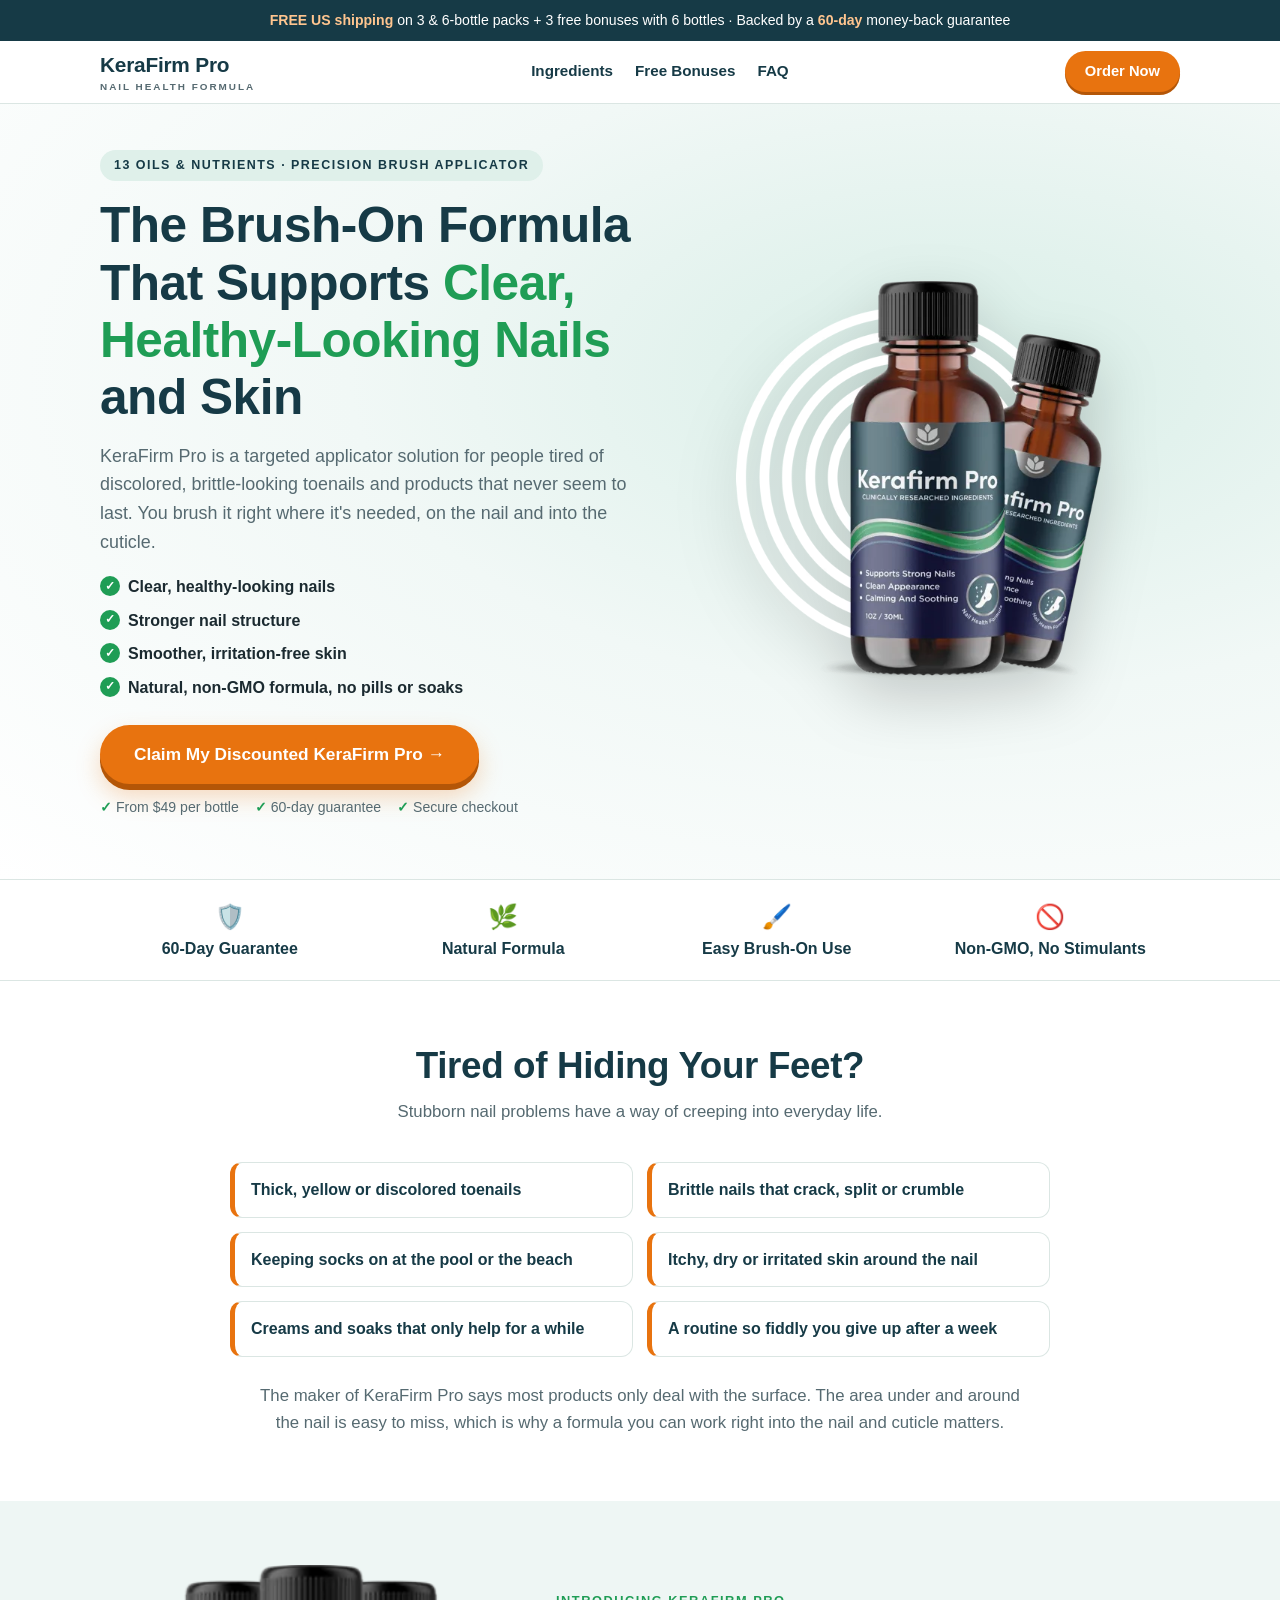
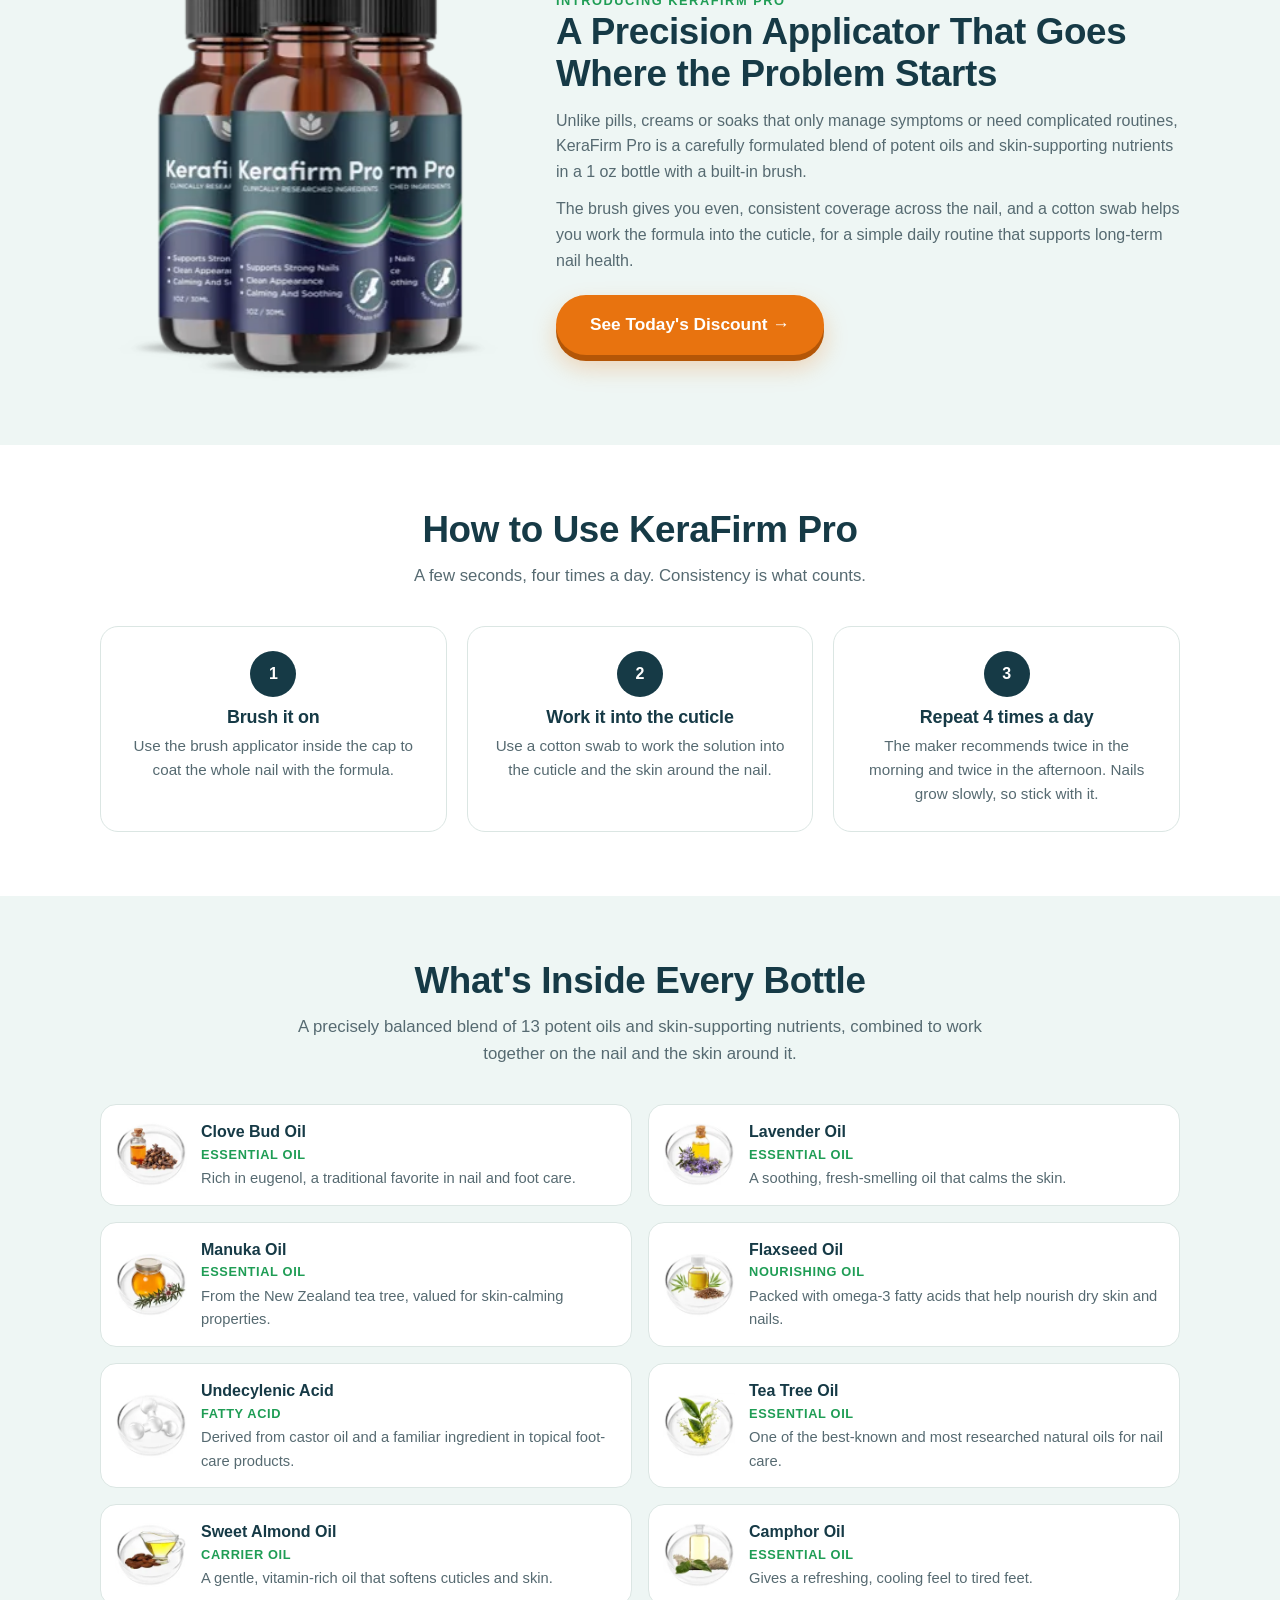
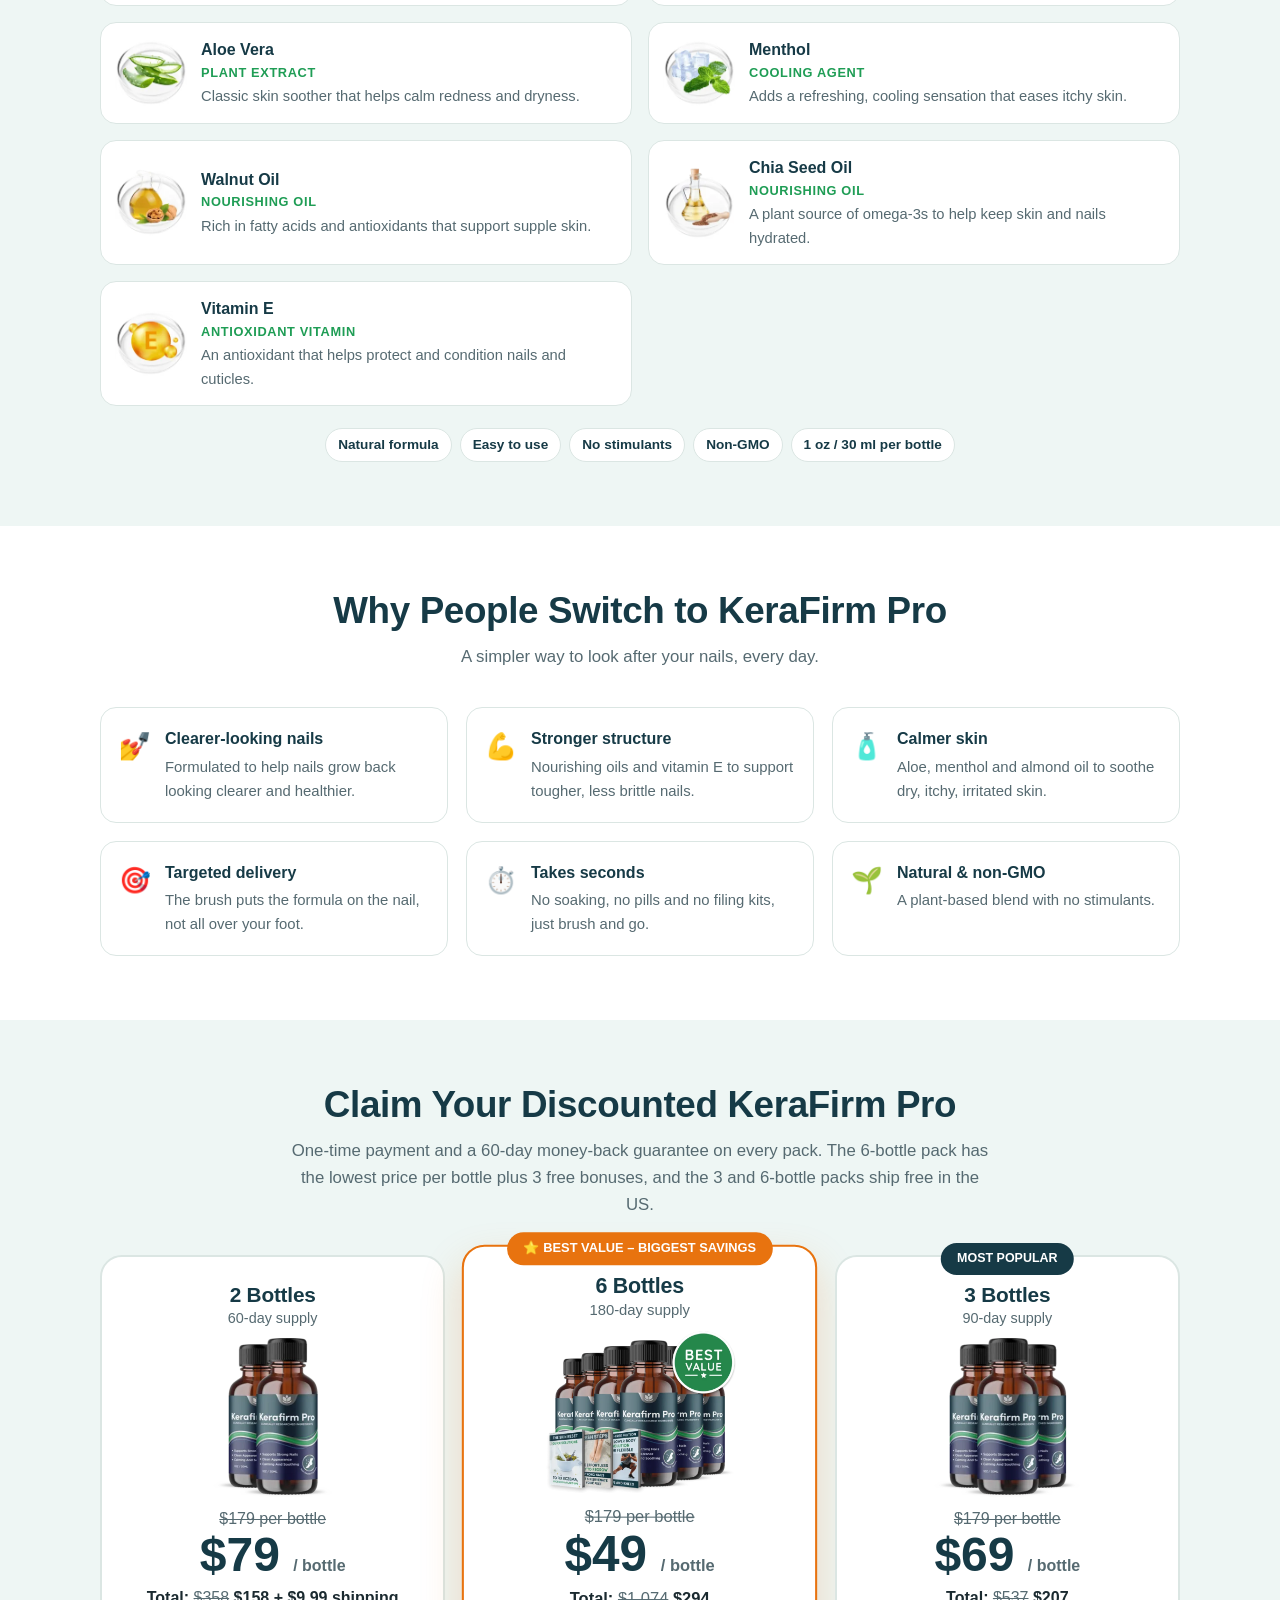
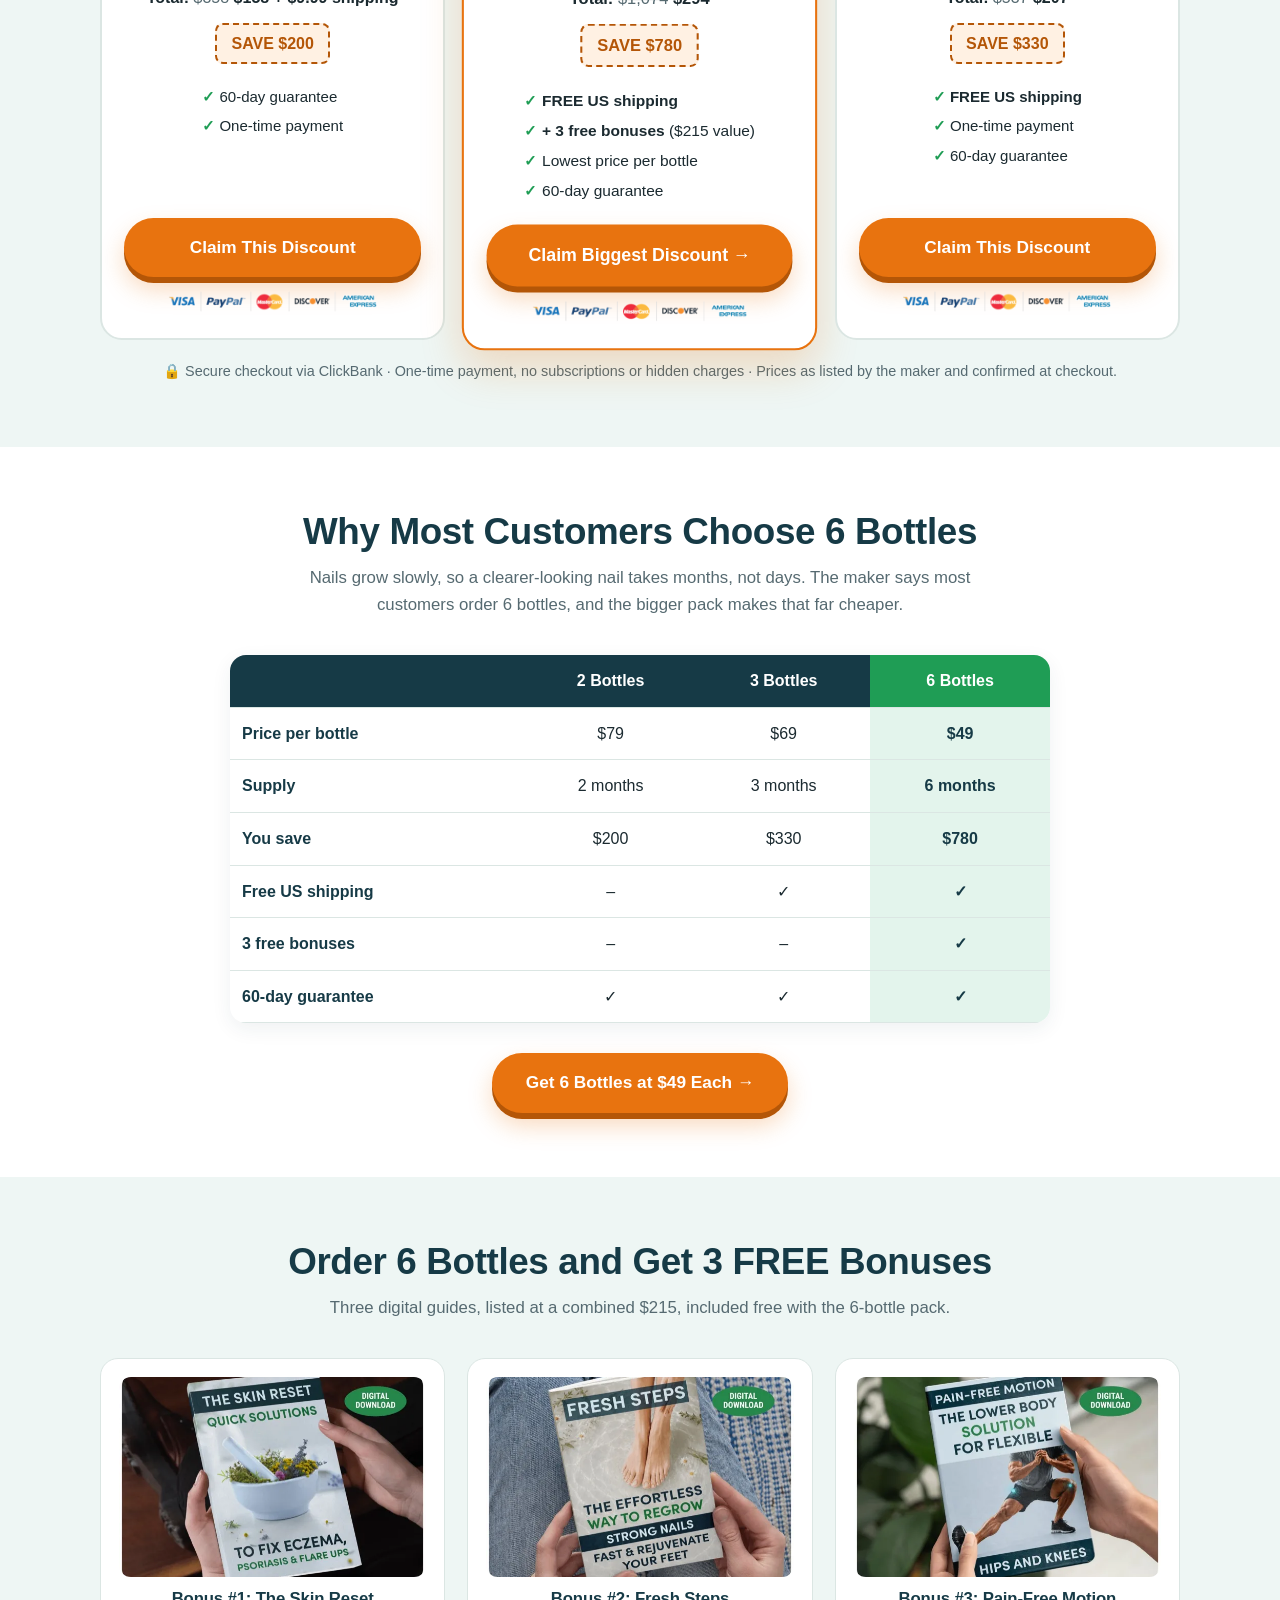
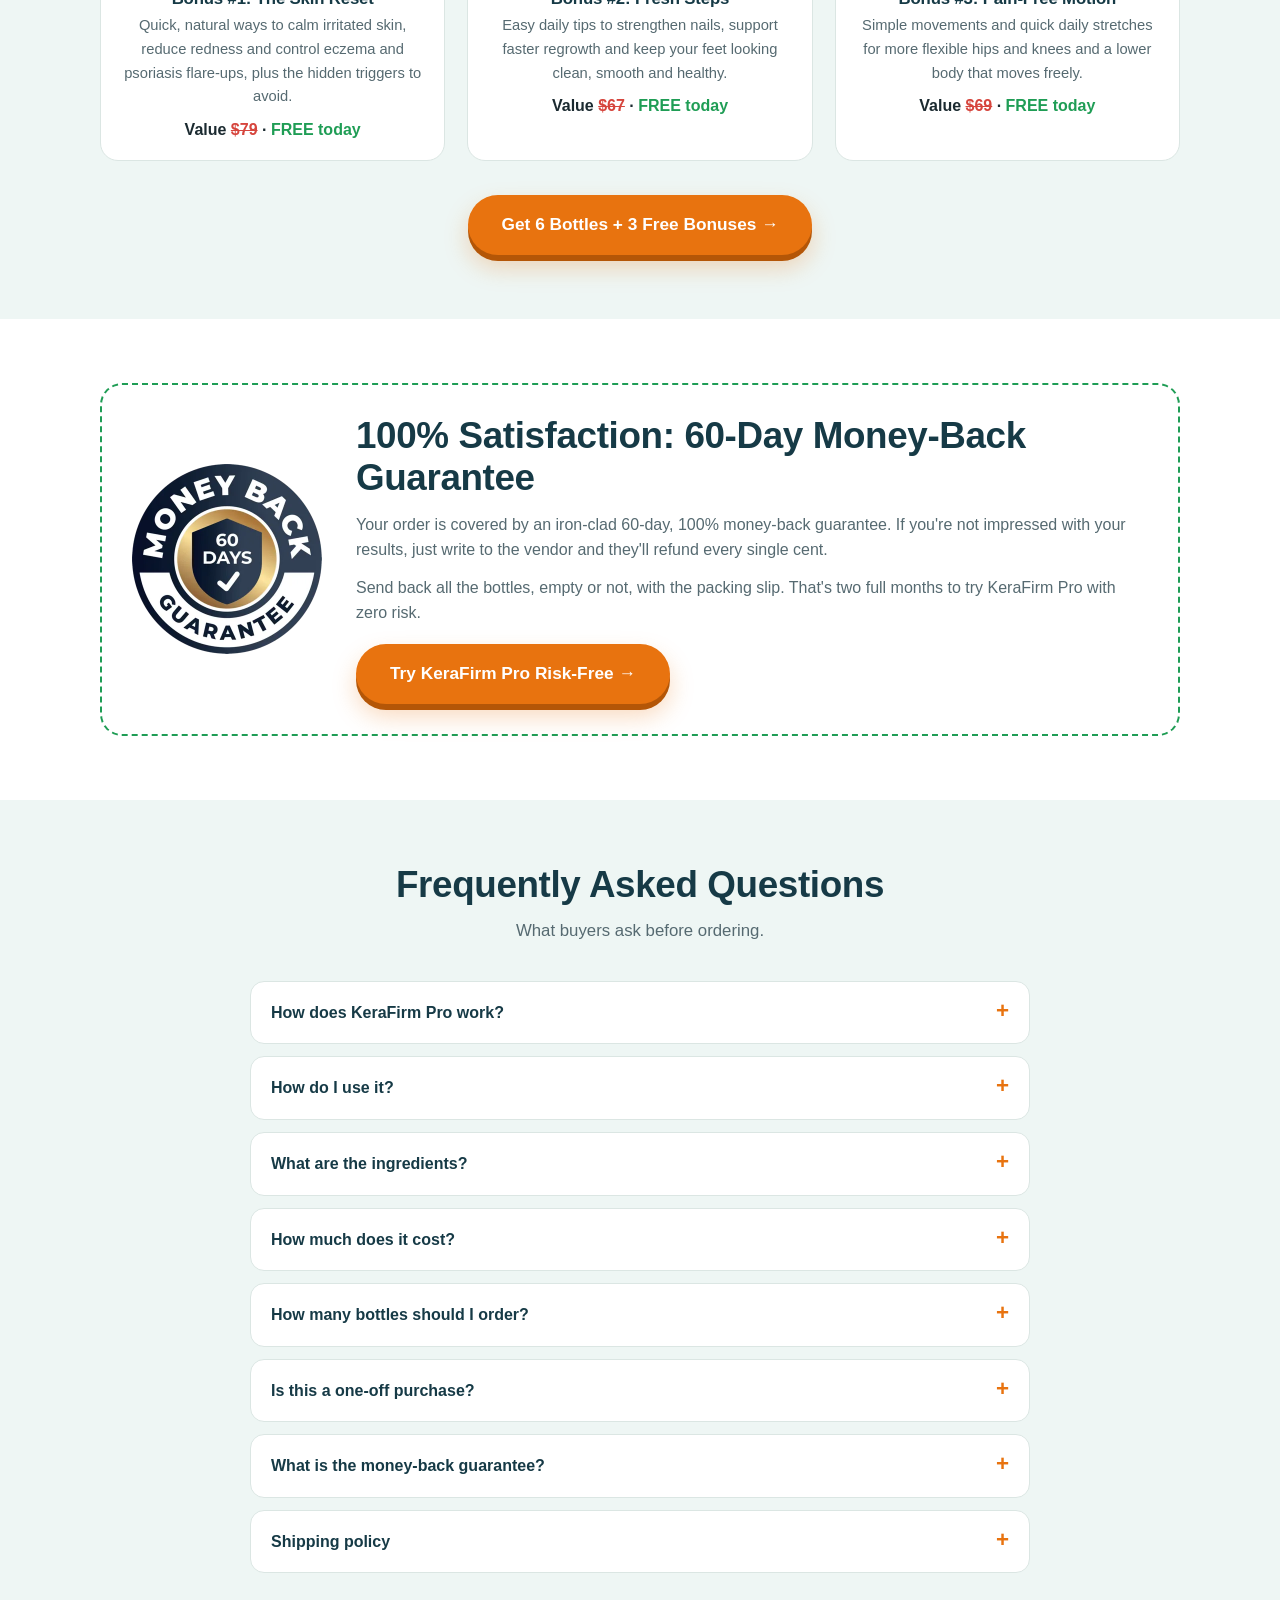
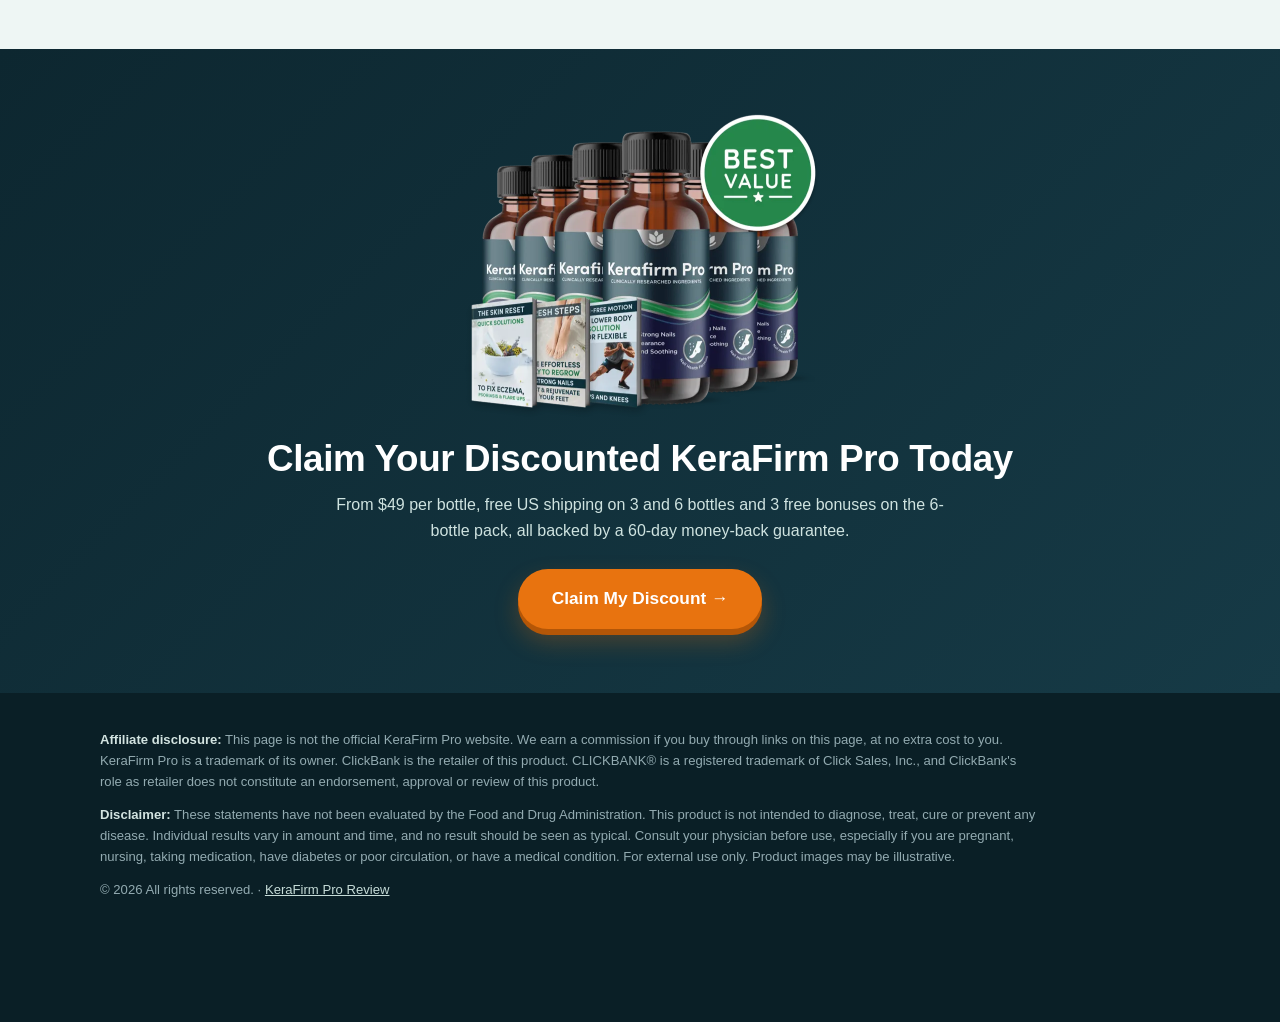
==== commit 4cc36dee: "Make KeraFirm Pro sales and sitelink pages Google Ads-friendly Remove disease wording (fungal, onych" ====
--- a/index.html
+++ b/index.html
@@ -3,7 +3,7 @@
 <head>
 <meta charset="utf-8">
 <meta name="viewport" content="width=device-width, initial-scale=1">
-<title>KeraFirm Pro: Brush-On Nail &amp; Skin Support Formula | Official Discount</title>
+<title>KeraFirm Pro: Brush-On Formula for Clear, Healthy-Looking Nails &amp; Skin</title>
 <meta name="description" content="KeraFirm Pro is a brush-on applicator formula with 13 oils and nutrients, including tea tree, clove bud and undecylenic acid, for clear, healthy-looking nails. From $49 per bottle, free US shipping on 3 or 6 bottles, 3 free bonuses and a 60-day money-back guarantee.">
 <link rel="preload" as="image" href="assets/bottle-hero.webp" type="image/webp" fetchpriority="high">
 <link rel="icon" href="assets/favicon.png">
@@ -192,15 +192,14 @@
     <div>
       <span class="eyebrow">13 OILS &amp; NUTRIENTS · PRECISION BRUSH APPLICATOR</span>
       <h1>The Brush-On Formula That Supports <span>Clear, Healthy-Looking Nails</span> and Skin</h1>
-      <p class="lead">KeraFirm Pro is a targeted applicator solution for people tired of stubborn, discolored toenails and treatments that never seem to last. You brush it right where it's needed, on the nail and into the cuticle.</p>
+      <p class="lead">KeraFirm Pro is a targeted applicator solution for people tired of discolored, brittle-looking toenails and products that never seem to last. You brush it right where it's needed, on the nail and into the cuticle.</p>
       <ul>
         <li>Clear, healthy-looking nails</li>
         <li>Stronger nail structure</li>
         <li>Smoother, irritation-free skin</li>
         <li>Natural, non-GMO formula, no pills or soaks</li>
       </ul>
-      <div class="rating"><span class="stars">★★★★★</span><span>Based on <b>14,263 customer reviews</b>, as reported by the maker</span></div>
-      <div class="cta-row" style="margin-top:14px">
+      <div class="cta-row">
         <a class="btn pulse" href="#pricing">Claim My Discounted KeraFirm Pro →</a>
         <div class="micro"><span>From $49 per bottle</span><span>60-day guarantee</span><span>Secure checkout</span></div>
       </div>
@@ -231,7 +230,7 @@
       <div>Creams and soaks that only help for a while</div>
       <div>A routine so fiddly you give up after a week</div>
     </div>
-    <p class="note">The maker of KeraFirm Pro says most products only deal with the surface. The fungal buildup that causes trouble often sits under and around the nail, which is why a formula you can work right into the nail and cuticle matters.</p>
+    <p class="note">The maker of KeraFirm Pro says most products only deal with the surface. The area under and around the nail is easy to miss, which is why a formula you can work right into the nail and cuticle matters.</p>
   </div>
 </section>
 
@@ -268,14 +267,14 @@
     <h2>What's Inside Every Bottle</h2>
     <p class="sub">A precisely balanced blend of 13 potent oils and skin-supporting nutrients, combined to work together on the nail and the skin around it.</p>
     <div class="ings">
-      <div class="ing"><picture><source srcset="assets/ing-1.webp" type="image/webp"><img width="160" height="145" decoding="async" src="assets/ing-1.png" alt="Clove bud oil" loading="lazy"></picture><div><b>Clove Bud Oil</b><em>Essential oil</em><p>Rich in eugenol and studied in the lab against dermatophyte fungi.</p></div></div>
-      <div class="ing"><picture><source srcset="assets/ing-2.webp" type="image/webp"><img width="160" height="145" decoding="async" src="assets/ing-2.png" alt="Lavender oil" loading="lazy"></picture><div><b>Lavender Oil</b><em>Essential oil</em><p>A soothing oil that has been studied for antifungal activity in vitro.</p></div></div>
+      <div class="ing"><picture><source srcset="assets/ing-1.webp" type="image/webp"><img width="160" height="145" decoding="async" src="assets/ing-1.png" alt="Clove bud oil" loading="lazy"></picture><div><b>Clove Bud Oil</b><em>Essential oil</em><p>Rich in eugenol, a traditional favorite in nail and foot care.</p></div></div>
+      <div class="ing"><picture><source srcset="assets/ing-2.webp" type="image/webp"><img width="160" height="145" decoding="async" src="assets/ing-2.png" alt="Lavender oil" loading="lazy"></picture><div><b>Lavender Oil</b><em>Essential oil</em><p>A soothing, fresh-smelling oil that calms the skin.</p></div></div>
       <div class="ing"><picture><source srcset="assets/ing-3.webp" type="image/webp"><img width="160" height="145" decoding="async" src="assets/ing-3.png" alt="Manuka oil" loading="lazy"></picture><div><b>Manuka Oil</b><em>Essential oil</em><p>From the New Zealand tea tree, valued for skin-calming properties.</p></div></div>
       <div class="ing"><picture><source srcset="assets/ing-4.webp" type="image/webp"><img width="160" height="145" decoding="async" src="assets/ing-4.png" alt="Flaxseed oil" loading="lazy"></picture><div><b>Flaxseed Oil</b><em>Nourishing oil</em><p>Packed with omega-3 fatty acids that help nourish dry skin and nails.</p></div></div>
       <div class="ing"><picture><source srcset="assets/ing-5.webp" type="image/webp"><img width="160" height="145" decoding="async" src="assets/ing-5.png" alt="Undecylenic acid" loading="lazy"></picture><div><b>Undecylenic Acid</b><em>Fatty acid</em><p>Derived from castor oil and a familiar ingredient in topical foot-care products.</p></div></div>
-      <div class="ing"><picture><source srcset="assets/ing-6.webp" type="image/webp"><img width="160" height="145" decoding="async" src="assets/ing-6.png" alt="Tea tree oil" loading="lazy"></picture><div><b>Tea Tree Oil</b><em>Essential oil</em><p>One of the best-known natural oils for nails, researched for onychomycosis.</p></div></div>
+      <div class="ing"><picture><source srcset="assets/ing-6.webp" type="image/webp"><img width="160" height="145" decoding="async" src="assets/ing-6.png" alt="Tea tree oil" loading="lazy"></picture><div><b>Tea Tree Oil</b><em>Essential oil</em><p>One of the best-known and most researched natural oils for nail care.</p></div></div>
       <div class="ing"><picture><source srcset="assets/ing-7.webp" type="image/webp"><img width="160" height="142" decoding="async" src="assets/ing-7.png" alt="Sweet almond oil" loading="lazy"></picture><div><b>Sweet Almond Oil</b><em>Carrier oil</em><p>A gentle, vitamin-rich oil that softens cuticles and skin.</p></div></div>
-      <div class="ing"><picture><source srcset="assets/ing-8.webp" type="image/webp"><img width="160" height="145" decoding="async" src="assets/ing-8.png" alt="Camphor oil" loading="lazy"></picture><div><b>Camphor Oil</b><em>Essential oil</em><p>Gives a cooling feel and has been studied for its antifungal activity.</p></div></div>
+      <div class="ing"><picture><source srcset="assets/ing-8.webp" type="image/webp"><img width="160" height="145" decoding="async" src="assets/ing-8.png" alt="Camphor oil" loading="lazy"></picture><div><b>Camphor Oil</b><em>Essential oil</em><p>Gives a refreshing, cooling feel to tired feet.</p></div></div>
       <div class="ing"><picture><source srcset="assets/ing-9.webp" type="image/webp"><img width="160" height="145" decoding="async" src="assets/ing-9.png" alt="Aloe vera" loading="lazy"></picture><div><b>Aloe Vera</b><em>Plant extract</em><p>Classic skin soother that helps calm redness and dryness.</p></div></div>
       <div class="ing"><picture><source srcset="assets/ing-10.webp" type="image/webp"><img width="160" height="145" decoding="async" src="assets/ing-10.png" alt="Menthol" loading="lazy"></picture><div><b>Menthol</b><em>Cooling agent</em><p>Adds a refreshing, cooling sensation that eases itchy skin.</p></div></div>
       <div class="ing"><picture><source srcset="assets/ing-11.webp" type="image/webp"><img width="160" height="149" decoding="async" src="assets/ing-11.png" alt="Walnut oil" loading="lazy"></picture><div><b>Walnut Oil</b><em>Nourishing oil</em><p>Rich in fatty acids and antioxidants that support supple skin.</p></div></div>
@@ -305,7 +304,7 @@
 <!-- PRICING -->
 <section class="alt" id="pricing">
   <div class="wrap">
-    <h2>Claim Your Discounted KeraFirm Pro Below While Stocks Last</h2>
+    <h2>Claim Your Discounted KeraFirm Pro</h2>
     <p class="sub">One-time payment and a 60-day money-back guarantee on every pack. The 6-bottle pack has the lowest price per bottle plus 3 free bonuses, and the 3 and 6-bottle packs ship free in the US.</p>
     <div class="pricing">
 
@@ -355,8 +354,8 @@
 <!-- WHY 6 -->
 <section>
   <div class="wrap">
-    <h2>Why 96% of Customers Choose 6 Bottles</h2>
-    <p class="sub">Nails grow slowly, so a clearer-looking nail takes months, not days. The maker says 96% of customers order 6 bottles, and the bigger pack makes that far cheaper.</p>
+    <h2>Why Most Customers Choose 6 Bottles</h2>
+    <p class="sub">Nails grow slowly, so a clearer-looking nail takes months, not days. The maker says most customers order 6 bottles, and the bigger pack makes that far cheaper.</p>
     <table class="cmp">
       <thead><tr><th></th><th>2 Bottles</th><th>3 Bottles</th><th class="hl">6 Bottles</th></tr></thead>
       <tbody>
@@ -407,11 +406,11 @@
     <h2>Frequently Asked Questions</h2>
     <p class="sub">What buyers ask before ordering.</p>
     <div class="faq">
-      <details><summary>How does KeraFirm Pro work?</summary><p>KeraFirm Pro is designed to support nail health by targeting the hidden fungal buildup beneath the nail, where the maker says most problems start. The precision brush delivers the formula directly to the affected area, supporting nails as they grow back clearer and healthier.</p></details>
+      <details><summary>How does KeraFirm Pro work?</summary><p>KeraFirm Pro is designed to support nail health by reaching under and around the nail, an area the maker says most products miss. The precision brush delivers the formula directly to the affected area, supporting nails as they grow back clearer and healthier.</p></details>
       <details><summary>How do I use it?</summary><p>Apply 4 times daily, twice in the morning and twice in the afternoon. Use the brush applicator to coat the nail and a cotton swab to work the solution into the cuticle.</p></details>
       <details><summary>What are the ingredients?</summary><p>Clove bud oil, lavender oil, manuka oil, flaxseed oil, undecylenic acid, tea tree oil, sweet almond oil, camphor oil, aloe vera, menthol, walnut oil, chia seed oil and vitamin E.</p></details>
       <details><summary>How much does it cost?</summary><p>$79 per bottle for 2 bottles ($158 + $9.99 shipping), $69 per bottle for 3 bottles ($207) or $49 per bottle for 6 bottles ($294). The 3 and 6-bottle packs ship free in the US, and the 6-bottle pack includes 3 free bonus guides.</p></details>
-      <details><summary>How many bottles should I order?</summary><p>The maker says 96% of customers choose 6 bottles for the lowest price per bottle, free shipping and the 3 free guides, and because many want to keep using it once they see results.</p></details>
+      <details><summary>How many bottles should I order?</summary><p>The maker says most customers choose 6 bottles for the lowest price per bottle, free shipping and the 3 free guides, and because many want to keep using it once they see results.</p></details>
       <details><summary>Is this a one-off purchase?</summary><p>Yes. There's no hidden autoship, clauses or charges. The price you see at checkout is the only price you pay.</p></details>
       <details><summary>What is the money-back guarantee?</summary><p>You can try KeraFirm Pro for a full 60 days. If you're not completely convinced, send back all the bottles, empty or not, with the packing slip for a full refund.</p></details>
       <details><summary>Shipping policy</summary>
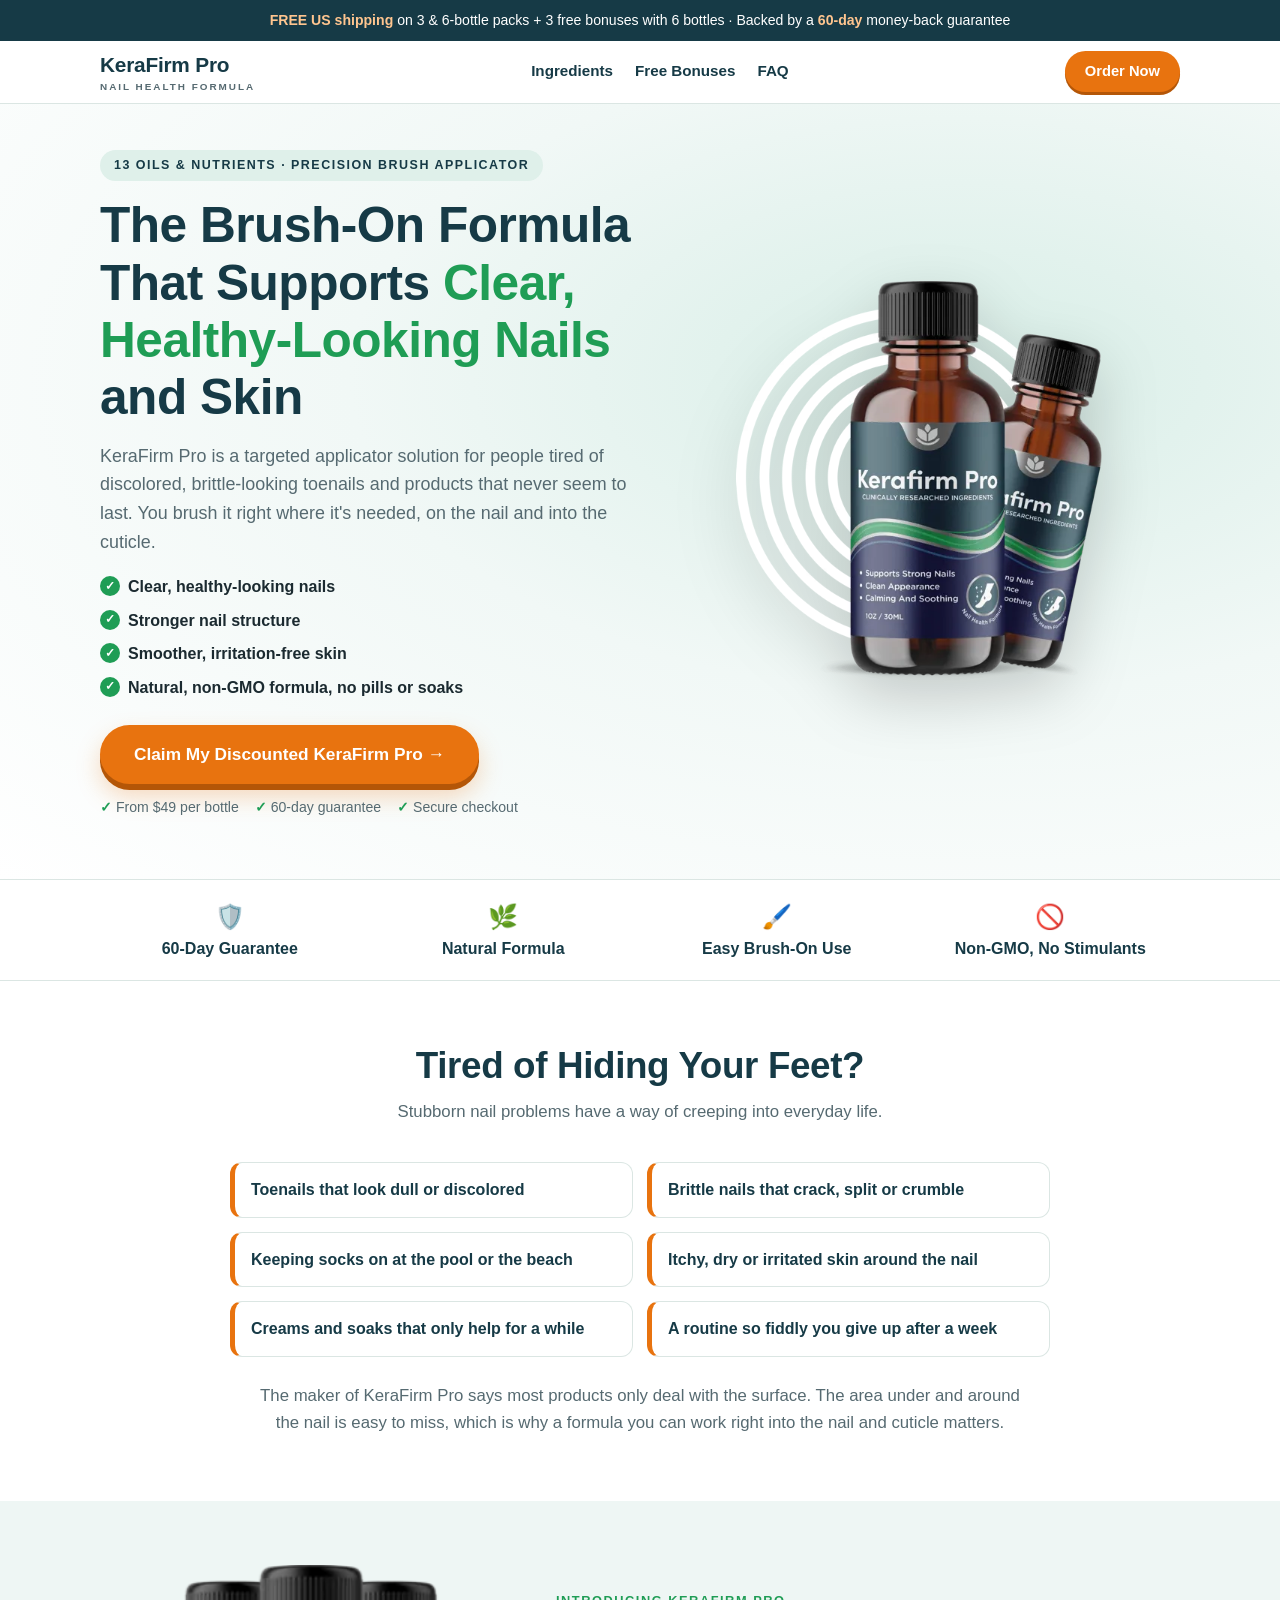
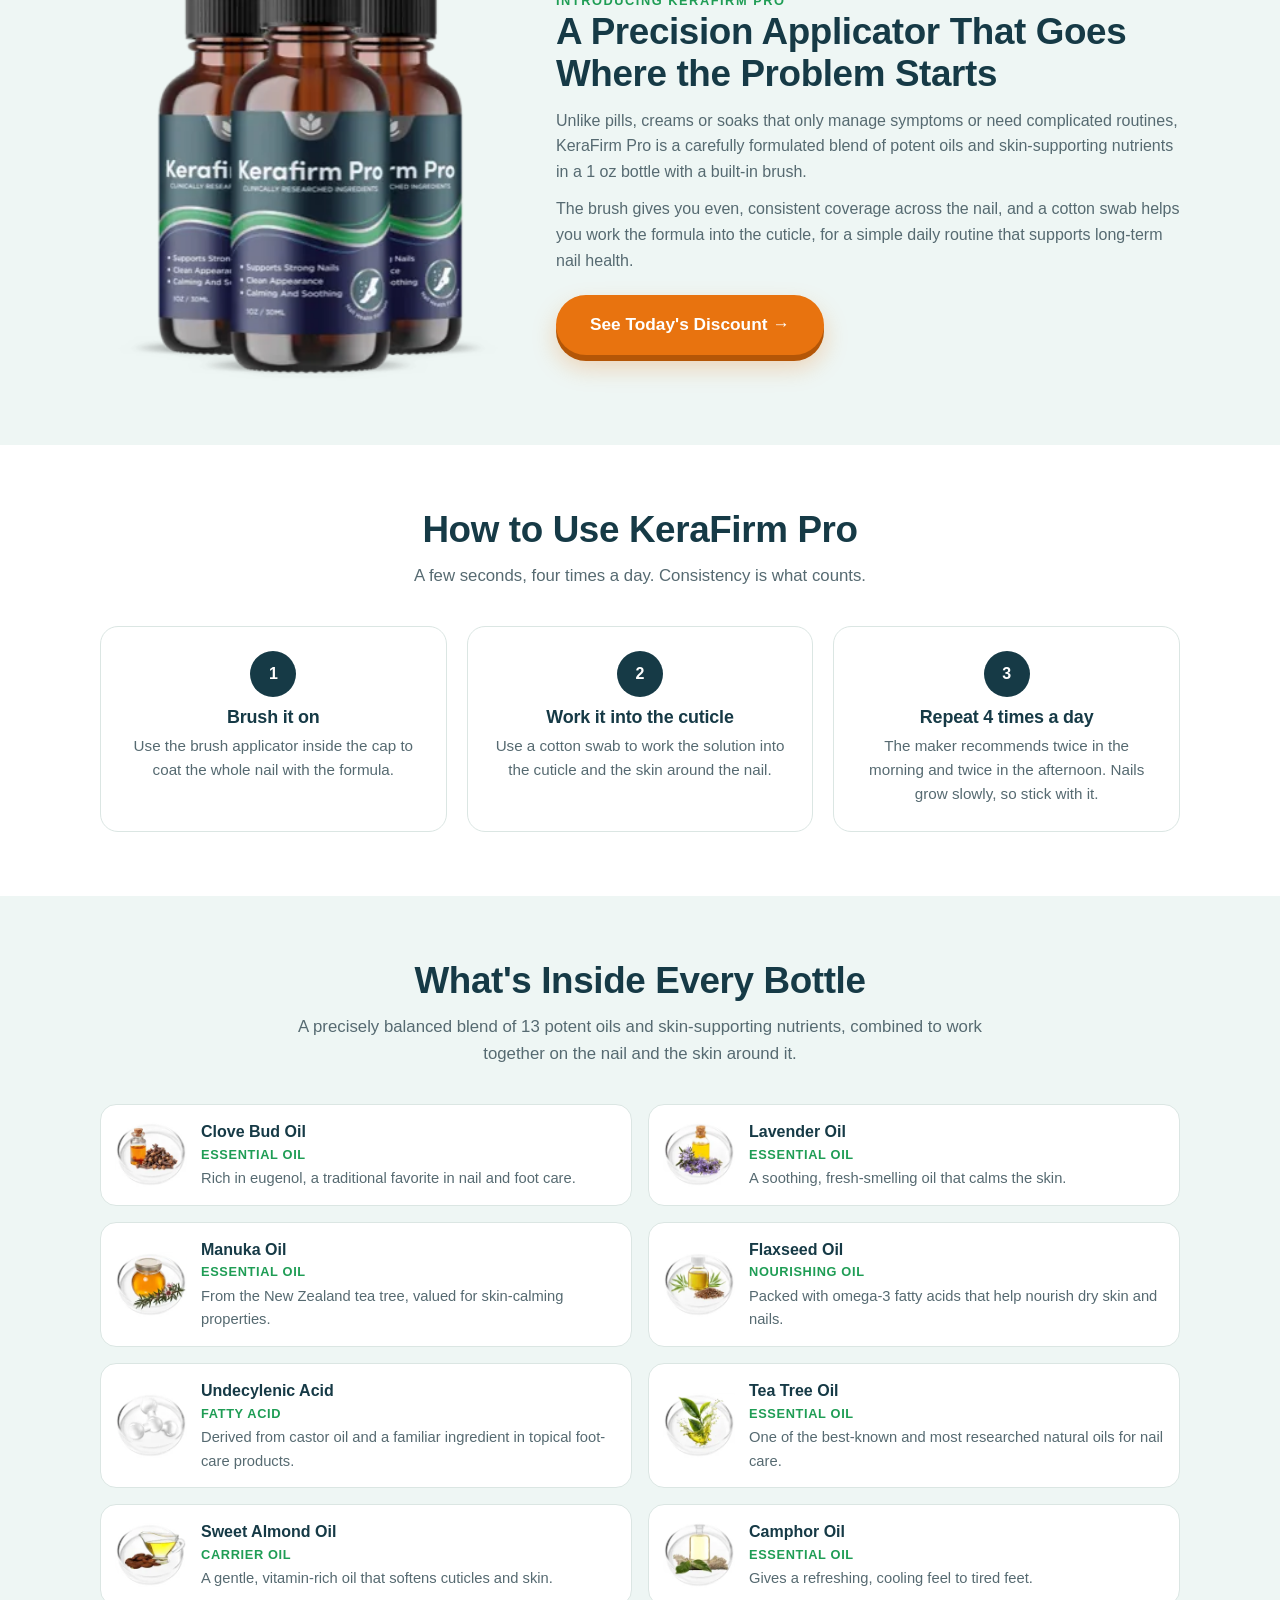
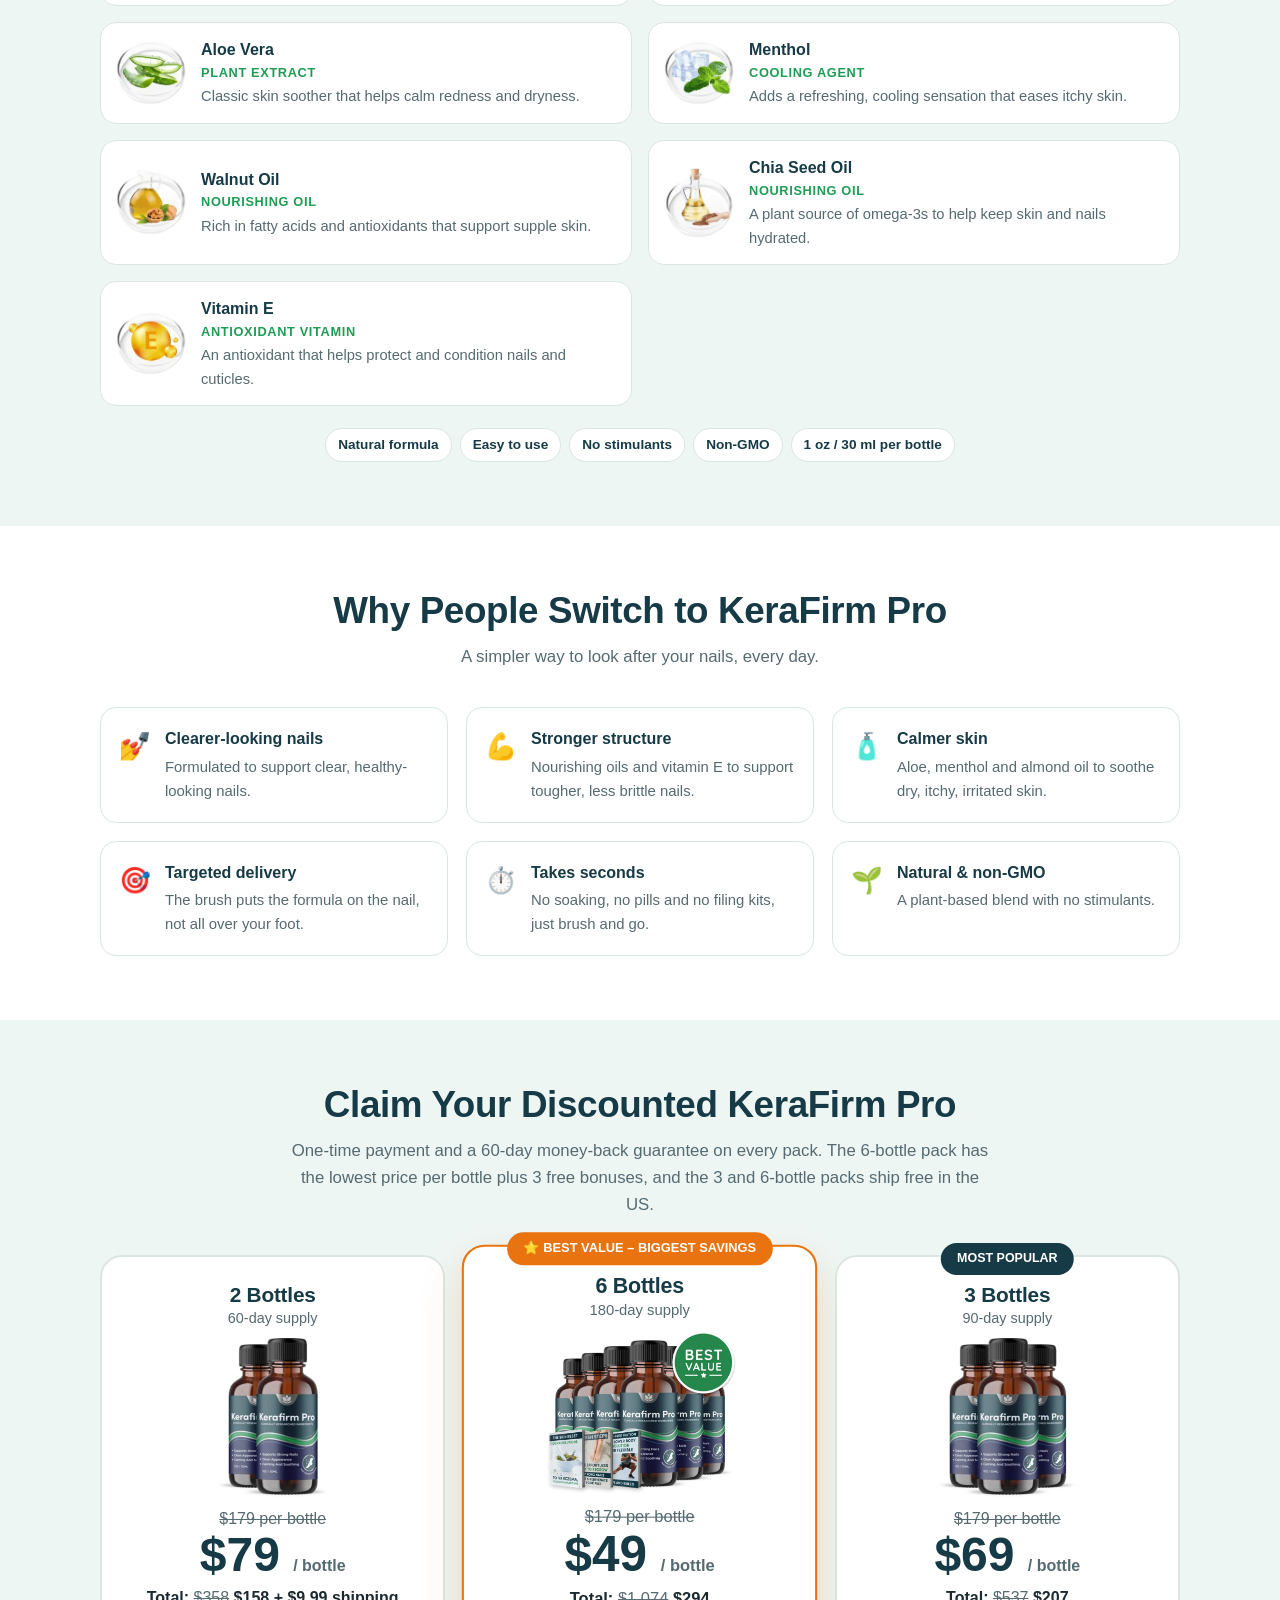
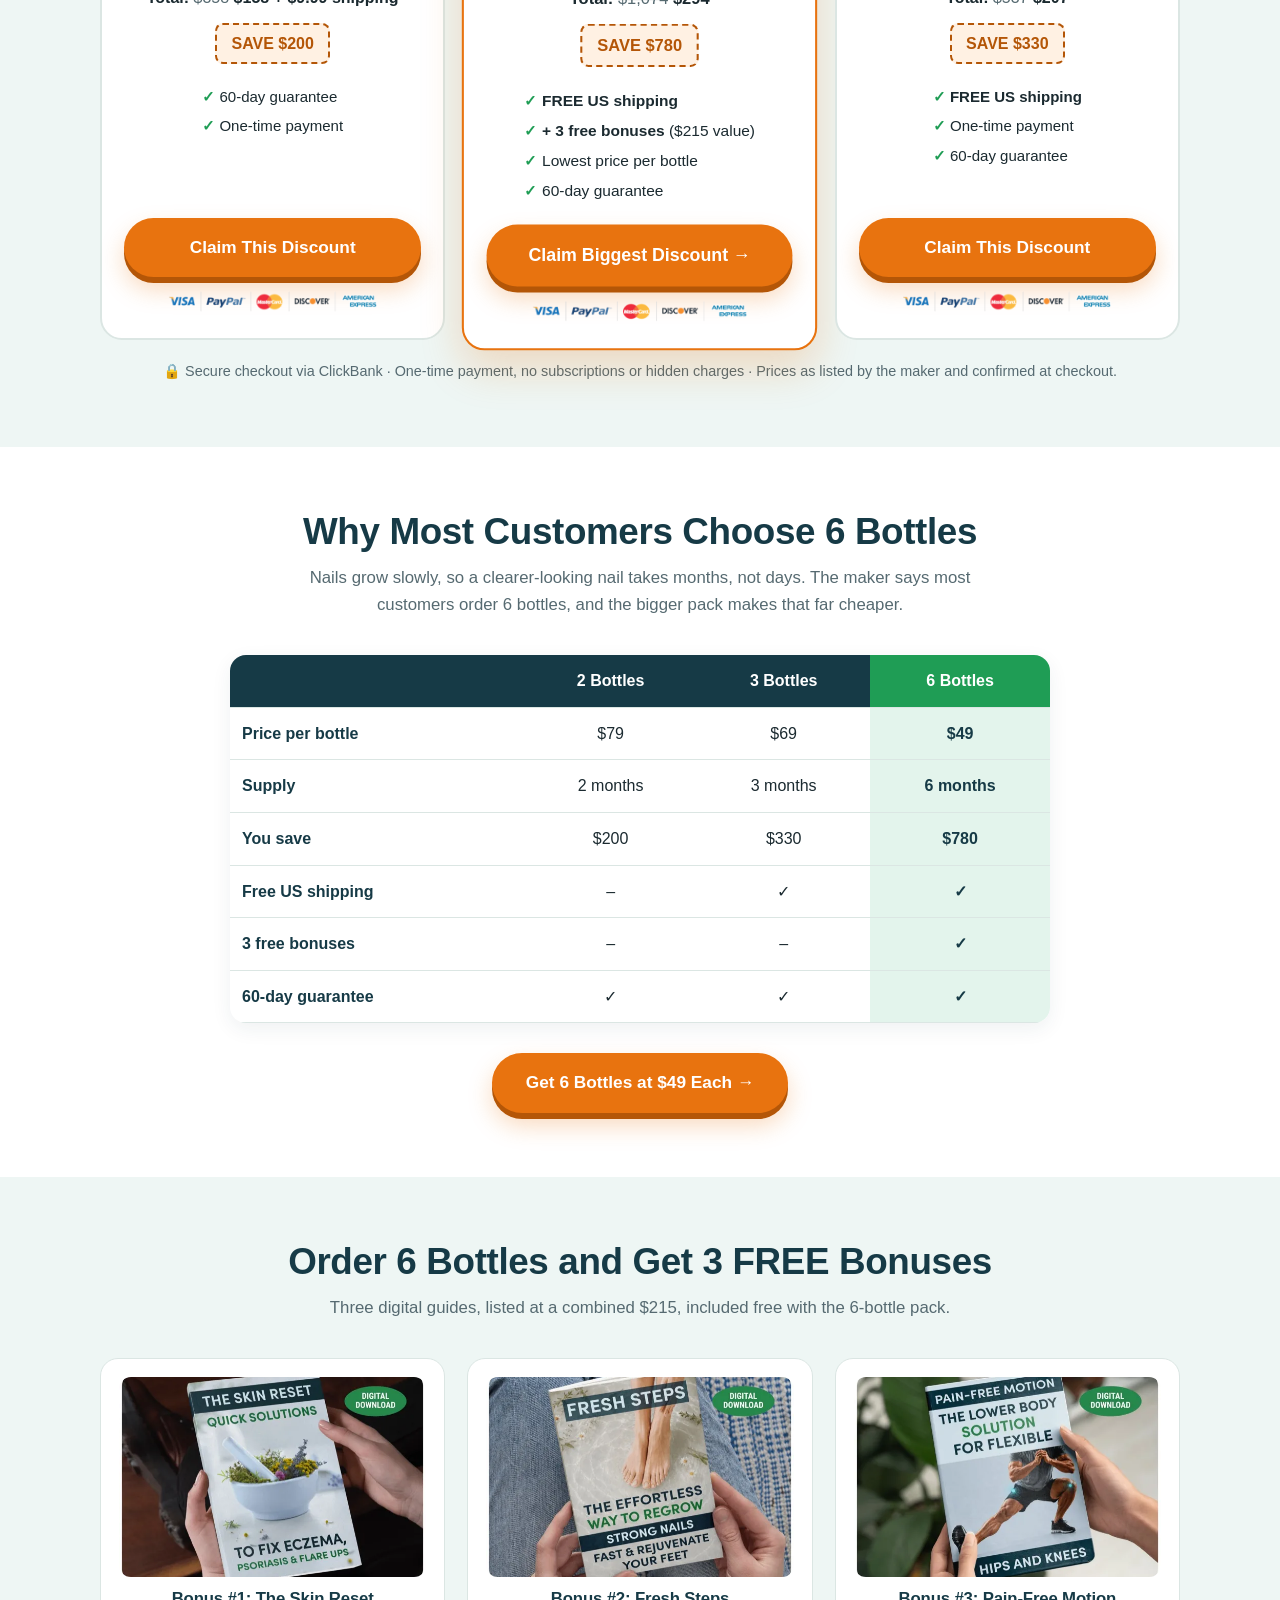
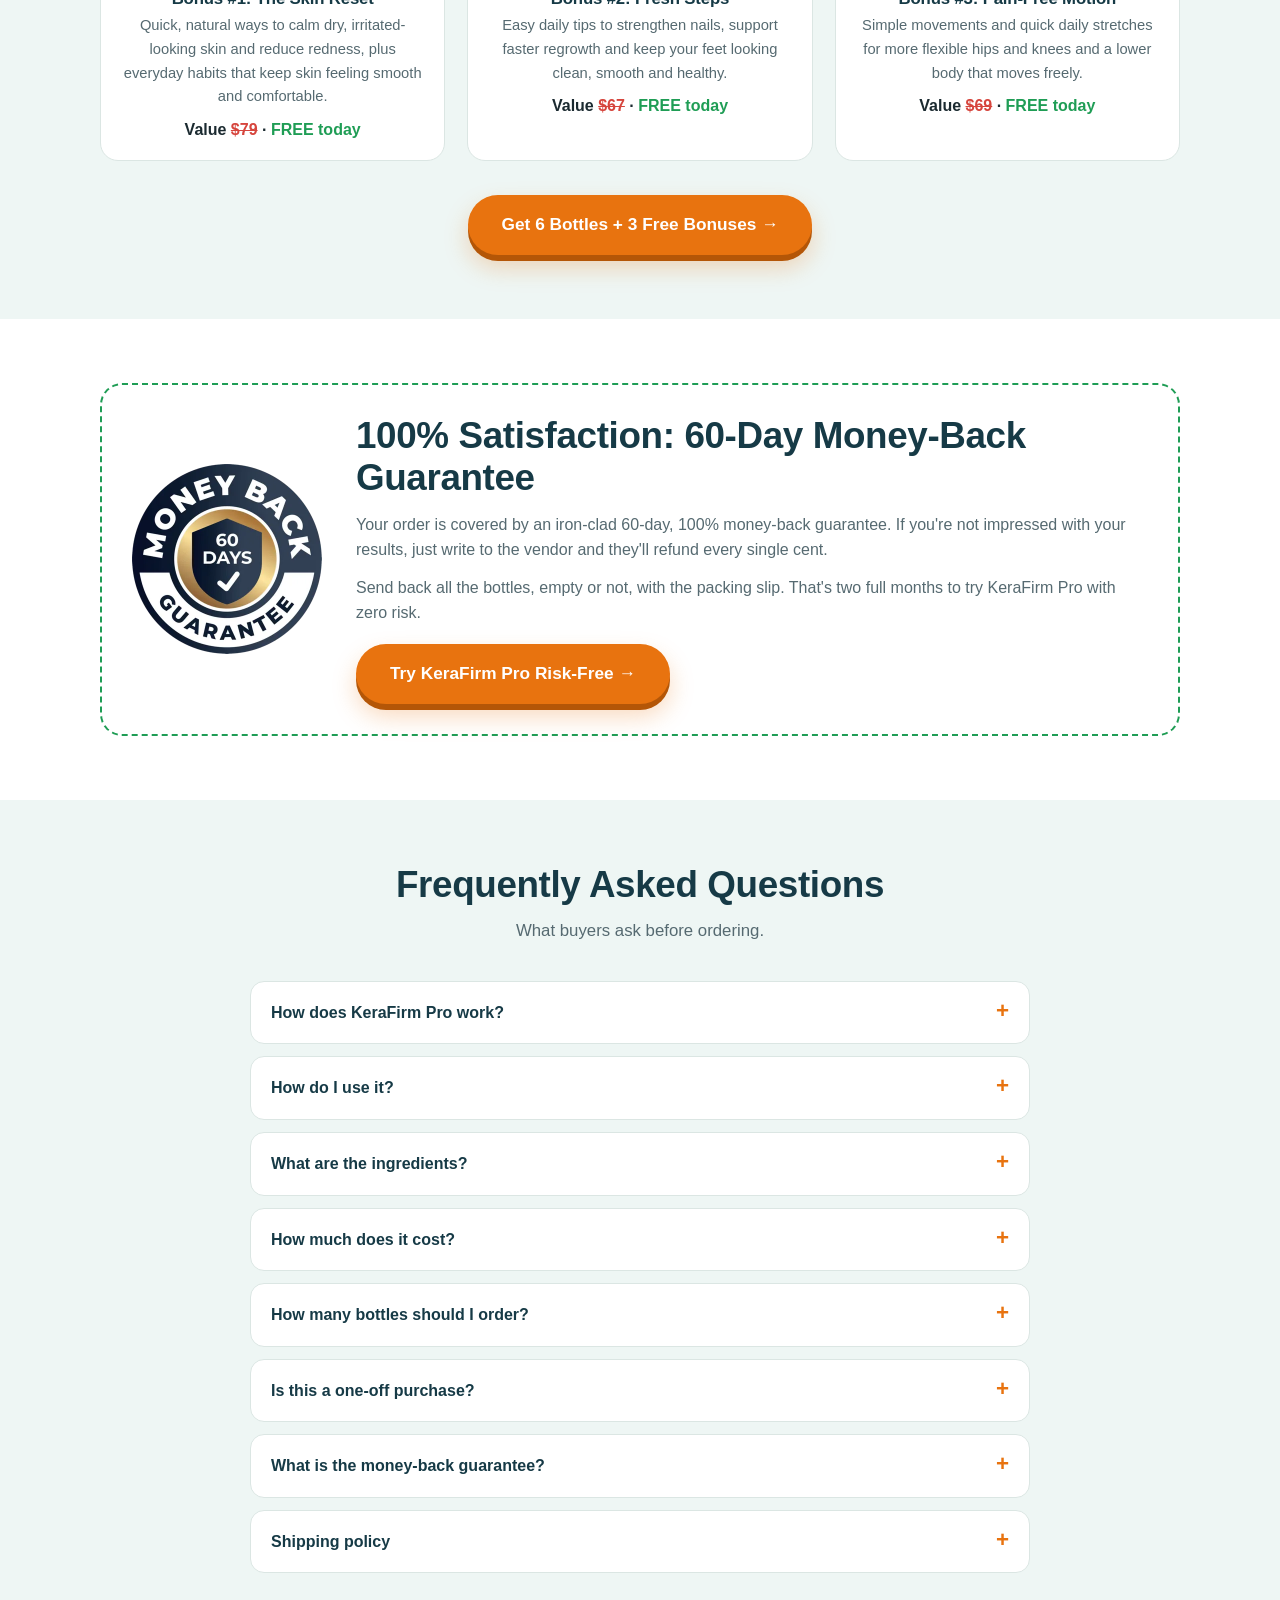
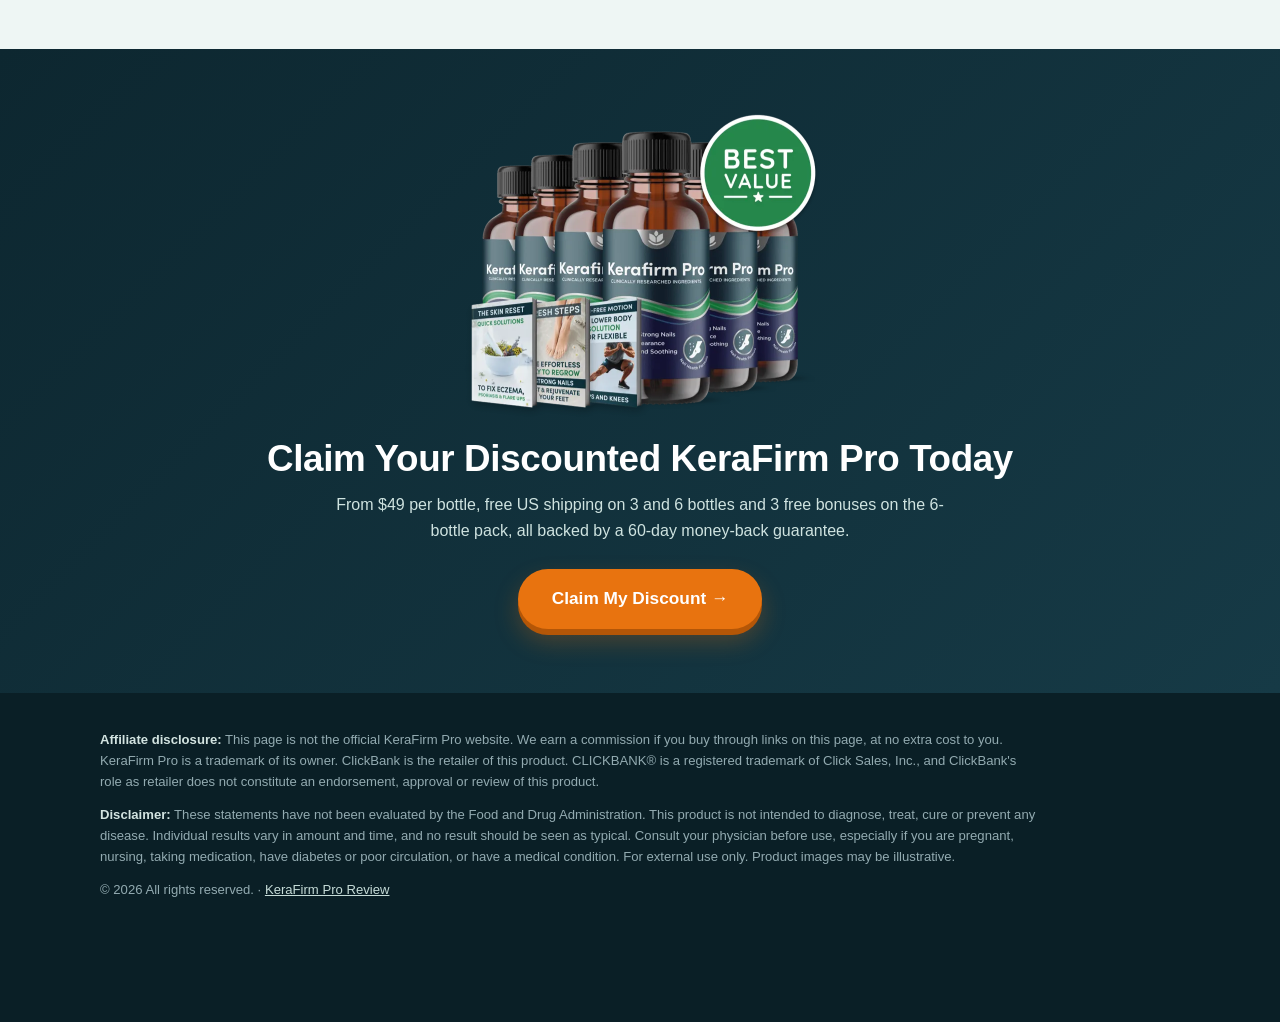
==== commit e724a623: "Remove remaining health-claim wording from KeraFirm Pro sales pages Drop the eczema/psoriasis bonus " ====
--- a/index.html
+++ b/index.html
@@ -52,9 +52,6 @@
 .s-hero ul{list-style:none;margin:0 0 24px}
 .s-hero li{padding-left:28px;position:relative;margin:8px 0;font-weight:600}
 .s-hero li:before{content:"✓";position:absolute;left:0;top:2px;width:20px;height:20px;border-radius:50%;background:var(--green);color:#fff;font-size:.75rem;display:flex;align-items:center;justify-content:center}
-.stars{color:#f5a623;font-size:1.05rem;letter-spacing:2px}
-.rating{display:flex;align-items:center;gap:10px;margin-bottom:6px;font-size:.92rem;color:var(--muted)}
-.rating b{color:var(--navy)}
 .s-hero .visual img{max-width:420px;width:100%;margin:0 auto;filter:drop-shadow(0 24px 30px rgba(0,0,0,.18))}
 .cta-row{display:flex;flex-direction:column;align-items:flex-start;gap:12px}
 .micro{font-size:.88rem;color:var(--muted);display:flex;flex-wrap:wrap;gap:6px 16px}
@@ -223,7 +220,7 @@
     <h2>Tired of Hiding Your Feet?</h2>
     <p class="sub">Stubborn nail problems have a way of creeping into everyday life.</p>
     <div class="prob">
-      <div>Thick, yellow or discolored toenails</div>
+      <div>Toenails that look dull or discolored</div>
       <div>Brittle nails that crack, split or crumble</div>
       <div>Keeping socks on at the pool or the beach</div>
       <div>Itchy, dry or irritated skin around the nail</div>
@@ -291,7 +288,7 @@
     <h2>Why People Switch to KeraFirm Pro</h2>
     <p class="sub">A simpler way to look after your nails, every day.</p>
     <div class="ben">
-      <div><span>💅</span><div><b>Clearer-looking nails</b><p>Formulated to help nails grow back looking clearer and healthier.</p></div></div>
+      <div><span>💅</span><div><b>Clearer-looking nails</b><p>Formulated to support clear, healthy-looking nails.</p></div></div>
       <div><span>💪</span><div><b>Stronger structure</b><p>Nourishing oils and vitamin E to support tougher, less brittle nails.</p></div></div>
       <div><span>🧴</span><div><b>Calmer skin</b><p>Aloe, menthol and almond oil to soothe dry, itchy, irritated skin.</p></div></div>
       <div><span>🎯</span><div><b>Targeted delivery</b><p>The brush puts the formula on the nail, not all over your foot.</p></div></div>
@@ -377,7 +374,7 @@
     <h2>Order 6 Bottles and Get 3 FREE Bonuses</h2>
     <p class="sub">Three digital guides, listed at a combined $215, included free with the 6-bottle pack.</p>
     <div class="books">
-      <div class="book"><picture><source srcset="assets/bonus-1.webp" type="image/webp"><img width="600" height="423" decoding="async" src="assets/bonus-1.jpg" alt="The Skin Reset eBook" loading="lazy"></picture><h3>Bonus #1: The Skin Reset</h3><p>Quick, natural ways to calm irritated skin, reduce redness and control eczema and psoriasis flare-ups, plus the hidden triggers to avoid.</p><div class="rrp">Value <s>$79</s> · <span class="fr">FREE today</span></div></div>
+      <div class="book"><picture><source srcset="assets/bonus-1.webp" type="image/webp"><img width="600" height="423" decoding="async" src="assets/bonus-1.jpg" alt="The Skin Reset eBook" loading="lazy"></picture><h3>Bonus #1: The Skin Reset</h3><p>Quick, natural ways to calm dry, irritated-looking skin and reduce redness, plus everyday habits that keep skin feeling smooth and comfortable.</p><div class="rrp">Value <s>$79</s> · <span class="fr">FREE today</span></div></div>
       <div class="book"><picture><source srcset="assets/bonus-2.webp" type="image/webp"><img width="600" height="423" decoding="async" src="assets/bonus-2.jpg" alt="Fresh Steps eBook" loading="lazy"></picture><h3>Bonus #2: Fresh Steps</h3><p>Easy daily tips to strengthen nails, support faster regrowth and keep your feet looking clean, smooth and healthy.</p><div class="rrp">Value <s>$67</s> · <span class="fr">FREE today</span></div></div>
       <div class="book"><picture><source srcset="assets/bonus-3.webp" type="image/webp"><img width="600" height="423" decoding="async" src="assets/bonus-3.jpg" alt="Pain-Free Motion eBook" loading="lazy"></picture><h3>Bonus #3: Pain-Free Motion</h3><p>Simple movements and quick daily stretches for more flexible hips and knees and a lower body that moves freely.</p><div class="rrp">Value <s>$69</s> · <span class="fr">FREE today</span></div></div>
     </div>
@@ -406,7 +403,7 @@
     <h2>Frequently Asked Questions</h2>
     <p class="sub">What buyers ask before ordering.</p>
     <div class="faq">
-      <details><summary>How does KeraFirm Pro work?</summary><p>KeraFirm Pro is designed to support nail health by reaching under and around the nail, an area the maker says most products miss. The precision brush delivers the formula directly to the affected area, supporting nails as they grow back clearer and healthier.</p></details>
+      <details><summary>How does KeraFirm Pro work?</summary><p>KeraFirm Pro is designed to support nail health by reaching under and around the nail, an area the maker says most products miss. The precision brush delivers the formula exactly where you want it, on the nail and into the cuticle, for clear, healthy-looking nails.</p></details>
       <details><summary>How do I use it?</summary><p>Apply 4 times daily, twice in the morning and twice in the afternoon. Use the brush applicator to coat the nail and a cotton swab to work the solution into the cuticle.</p></details>
       <details><summary>What are the ingredients?</summary><p>Clove bud oil, lavender oil, manuka oil, flaxseed oil, undecylenic acid, tea tree oil, sweet almond oil, camphor oil, aloe vera, menthol, walnut oil, chia seed oil and vitamin E.</p></details>
       <details><summary>How much does it cost?</summary><p>$79 per bottle for 2 bottles ($158 + $9.99 shipping), $69 per bottle for 3 bottles ($207) or $49 per bottle for 6 bottles ($294). The 3 and 6-bottle packs ship free in the US, and the 6-bottle pack includes 3 free bonus guides.</p></details>
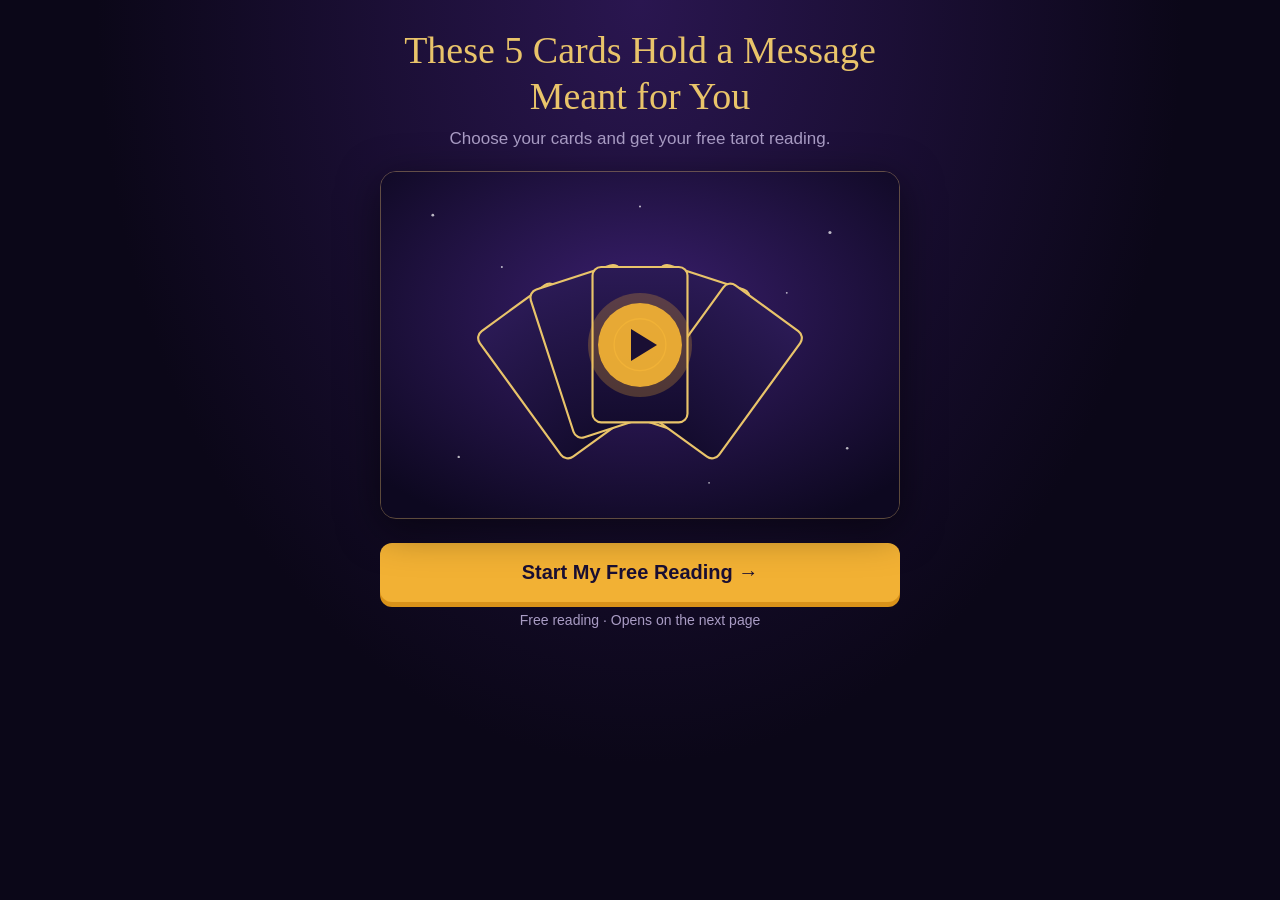
==== commit 5e1aaf49: "Add Claire's Tarot bridge page for Pinterest traffic Co-Authored-By: Claude Opus 5.5 <noreply@anthro" ====
--- a/index.html
+++ b/index.html
@@ -3,450 +3,63 @@
 <head>
 <meta charset="utf-8">
 <meta name="viewport" content="width=device-width, initial-scale=1">
-<title>KeraFirm Pro: Brush-On Formula for Clear, Healthy-Looking Nails &amp; Skin</title>
-<meta name="description" content="KeraFirm Pro is a brush-on applicator formula with 13 oils and nutrients, including tea tree, clove bud and undecylenic acid, for clear, healthy-looking nails. From $49 per bottle, free US shipping on 3 or 6 bottles, 3 free bonuses and a 60-day money-back guarantee.">
-<link rel="preload" as="image" href="assets/bottle-hero.webp" type="image/webp" fetchpriority="high">
-<link rel="icon" href="assets/favicon.png">
+<title>Your Free 5-Card Tarot Message</title>
+<meta name="description" content="Pick 5 cards and receive your free personalized tarot message.">
 <style>
-:root{
-  --navy:#163a46; --navy-d:#0d2730; --orange:#e8730f; --orange-d:#b45607; --cream:#eef6f4; --mint:#dff0ea;
-  --ink:#1b2a30; --muted:#566a71; --line:#dbe6e3; --green:#1f9d55; --red:#d6453d;
-}
-*{box-sizing:border-box;margin:0;padding:0}
-html{scroll-behavior:smooth}
-body{font-family:-apple-system,BlinkMacSystemFont,"Segoe UI",Roboto,Helvetica,Arial,sans-serif;color:var(--ink);line-height:1.6;background:#fff;-webkit-font-smoothing:antialiased}
-img{max-width:100%;height:auto;display:block}
-picture{display:contents}
-picture source{display:none}
-a{color:inherit}
-.wrap{max-width:1120px;margin:0 auto;padding:0 20px}
-h1,h2,h3{line-height:1.15;letter-spacing:-.01em;color:var(--navy)}
-h1{font-size:clamp(2rem,4.8vw,3.1rem);font-weight:800}
-h2{font-size:clamp(1.6rem,3.5vw,2.3rem);font-weight:800;text-align:center;margin-bottom:12px}
-.sub{text-align:center;color:var(--muted);max-width:700px;margin:0 auto 36px;font-size:1.05rem}
-section{padding:64px 0}
-.alt{background:var(--cream)}
-
-.topbar{background:var(--navy);color:#fff;text-align:center;font-size:.88rem;padding:9px 14px}
-.topbar b{color:#ffc58f}
-header.nav{background:#fff;border-bottom:1px solid var(--line);position:sticky;top:0;z-index:50}
-header.nav .wrap{display:flex;align-items:center;justify-content:space-between;height:62px;gap:12px}
-.logo{font-weight:800;font-size:1.3rem;color:var(--navy);letter-spacing:-.01em}
-.logo small{display:block;font-size:.62rem;letter-spacing:.2em;color:var(--muted);font-weight:700;margin-top:-2px}
-.navlinks{display:flex;gap:22px;font-weight:600;font-size:.95rem;color:var(--navy)}
-.navlinks a{text-decoration:none}
-
-.btn{display:inline-flex;align-items:center;justify-content:center;background:var(--orange);color:#fff;text-decoration:none;font-weight:800;border-radius:999px;padding:16px 34px;font-size:1.08rem;box-shadow:0 6px 0 var(--orange-d),0 12px 24px rgba(232,115,15,.28);transition:transform .15s,box-shadow .15s;text-align:center}
-.btn:hover{transform:translateY(2px);box-shadow:0 4px 0 var(--orange-d),0 8px 18px rgba(232,115,15,.28)}
-.btn.sm{padding:9px 20px;font-size:.92rem;box-shadow:0 3px 0 var(--orange-d)}
-.btn.block{display:flex;width:100%}
-.btn.pulse{animation:pulse 2.4s infinite}
-@keyframes pulse{0%,100%{transform:scale(1)}50%{transform:scale(1.03)}}
-@media (prefers-reduced-motion:reduce){.btn.pulse{animation:none}}
-
-.s-hero{background:radial-gradient(ellipse at 75% 35%,#d8eee7 0%,#f1f8f6 45%,#fff 100%);padding:46px 0 60px}
-.s-hero .grid{display:grid;grid-template-columns:1.1fr .9fr;gap:40px;align-items:center}
-.eyebrow{display:inline-block;background:var(--mint);color:var(--navy);font-weight:800;font-size:.78rem;letter-spacing:.12em;padding:6px 14px;border-radius:999px;margin-bottom:16px}
-.s-hero h1 span{color:var(--green)}
-.s-hero .lead{font-size:1.12rem;color:var(--muted);margin:16px 0 18px;max-width:560px}
-.s-hero ul{list-style:none;margin:0 0 24px}
-.s-hero li{padding-left:28px;position:relative;margin:8px 0;font-weight:600}
-.s-hero li:before{content:"✓";position:absolute;left:0;top:2px;width:20px;height:20px;border-radius:50%;background:var(--green);color:#fff;font-size:.75rem;display:flex;align-items:center;justify-content:center}
-.s-hero .visual img{max-width:420px;width:100%;margin:0 auto;filter:drop-shadow(0 24px 30px rgba(0,0,0,.18))}
-.cta-row{display:flex;flex-direction:column;align-items:flex-start;gap:12px}
-.micro{font-size:.88rem;color:var(--muted);display:flex;flex-wrap:wrap;gap:6px 16px}
-.micro span:before{content:"✓ ";color:var(--green);font-weight:800}
-
-.trustrow{background:#fff;border-top:1px solid var(--line);border-bottom:1px solid var(--line);padding:18px 0}
-.trustrow .wrap{display:grid;grid-template-columns:repeat(4,1fr);gap:14px;text-align:center;font-weight:700;color:var(--navy)}
-.trustrow span{display:block;font-size:1.5rem}
-
-.prob{display:grid;grid-template-columns:repeat(2,1fr);gap:14px;max-width:820px;margin:0 auto}
-.prob div{background:#fff;border:1px solid var(--line);border-left:5px solid var(--orange);border-radius:12px;padding:14px 16px;font-weight:600;color:var(--navy)}
-.note{max-width:760px;margin:26px auto 0;text-align:center;color:var(--muted);font-size:1.05rem}
-
-.intro{display:grid;grid-template-columns:.8fr 1.2fr;gap:40px;align-items:center}
-.intro img{width:100%;max-width:380px;margin:0 auto}
-.intro h2{text-align:left}
-.intro .kicker{color:var(--green);font-weight:800;letter-spacing:.12em;font-size:.8rem}
-.intro p{color:var(--muted);margin:12px 0}
-
-.steps{display:grid;grid-template-columns:repeat(3,1fr);gap:20px;text-align:center}
-.steps>div{background:#fff;border:1px solid var(--line);border-radius:18px;padding:24px}
-.steps .n{width:46px;height:46px;border-radius:50%;background:var(--navy);color:#fff;font-weight:800;display:flex;align-items:center;justify-content:center;margin:0 auto 10px}
-.steps h3{font-size:1.12rem;margin-bottom:6px}
-.steps p{color:var(--muted);font-size:.95rem}
-
-.ings{display:grid;grid-template-columns:repeat(2,1fr);gap:16px}
-.ing{display:flex;gap:14px;align-items:center;background:#fff;border:1px solid var(--line);border-radius:16px;padding:14px}
-.ing img{width:72px;height:72px;flex:none;object-fit:contain}
-.ing b{color:var(--navy);display:block}
-.ing em{color:var(--green);font-style:normal;font-size:.8rem;font-weight:700;display:block;margin-bottom:2px;text-transform:uppercase;letter-spacing:.05em}
-.ing p{color:var(--muted);font-size:.92rem}
-.certs{display:flex;flex-wrap:wrap;gap:8px;justify-content:center;margin:22px auto 0;max-width:720px}
-.certs span{background:#fff;border:1px solid var(--line);border-radius:999px;padding:5px 12px;font-size:.85rem;color:var(--navy);font-weight:600}
-
-.ben{display:grid;grid-template-columns:repeat(3,1fr);gap:18px}
-.ben>div{display:flex;gap:14px;background:#fff;border:1px solid var(--line);border-radius:16px;padding:18px}
-.ben span{font-size:1.6rem}
-.ben b{color:var(--navy);display:block;margin-bottom:4px}
-.ben p{color:var(--muted);font-size:.93rem}
-
-.cmp{width:100%;max-width:820px;margin:0 auto;border-collapse:collapse;background:#fff;border-radius:16px;overflow:hidden;box-shadow:0 6px 20px rgba(22,58,70,.07)}
-.cmp th,.cmp td{padding:13px 12px;text-align:center;border-bottom:1px solid var(--line)}
-.cmp td:first-child{text-align:left;font-weight:600;color:var(--navy)}
-.cmp th{background:var(--navy);color:#fff}
-.cmp .hl{background:#e3f4ec;font-weight:800;color:var(--navy)}
-.cmp th.hl{background:var(--green);color:#fff}
-
-.pricing{display:grid;grid-template-columns:repeat(3,1fr);gap:22px;align-items:stretch}
-.plan{background:#fff;border:2px solid var(--line);border-radius:22px;padding:26px 22px;text-align:center;position:relative;display:flex;flex-direction:column}
-.plan.best{border-color:var(--orange);box-shadow:0 18px 40px rgba(232,115,15,.22);transform:scale(1.03)}
-.plan .tag{position:absolute;top:-14px;left:50%;transform:translateX(-50%);background:var(--orange);color:#fff;font-weight:800;font-size:.78rem;padding:6px 16px;border-radius:999px;white-space:nowrap}
-.plan .tag.pop{background:var(--navy)}
-.plan h3{font-size:1.3rem}
-.plan .days{color:var(--muted);font-size:.9rem;margin-bottom:8px}
-.plan .pimg{height:160px;width:auto;max-width:100%;object-fit:contain;margin:0 auto 8px}
-.plan .was{color:var(--muted);text-decoration:line-through;font-size:1rem}
-.plan .pp{font-size:3rem;font-weight:900;color:var(--navy);line-height:1}
-.plan .pp small{font-size:1rem;font-weight:600;color:var(--muted)}
-.plan .total{font-weight:700;margin:6px 0 4px}
-.plan .total s{color:var(--muted);font-weight:500}
-.plan .save{display:inline-block;background:#fff1e3;border:2px dashed var(--orange-d);border-radius:8px;font-weight:900;padding:6px 14px;margin:8px auto;color:var(--orange-d)}
-.plan ul{list-style:none;margin:8px 0 16px;text-align:left;display:inline-block;align-self:center}
-.plan li{margin:5px 0;font-size:.94rem}
-.plan li:before{content:"✓ ";color:var(--green);font-weight:800}
-.plan .btn{margin-top:auto}
-.plan .pay{width:70%;margin:14px auto 0;opacity:.9}
-.secure{text-align:center;color:var(--muted);font-size:.9rem;margin-top:20px}
-
-.books{display:grid;grid-template-columns:repeat(3,1fr);gap:22px}
-.book{background:#fff;border:1px solid var(--line);border-radius:18px;padding:18px;text-align:center}
-.book img{width:100%;height:200px;object-fit:cover;border-radius:12px;margin:0 auto 12px}
-.book h3{font-size:1.05rem;margin-bottom:6px}
-.book p{color:var(--muted);font-size:.92rem}
-.book .rrp{margin-top:8px;font-weight:700}
-.book s{color:var(--red)}.book .fr{color:var(--green)}
-
-.guar{display:grid;grid-template-columns:190px 1fr;gap:34px;align-items:center;background:#fff;border:2px dashed var(--green);border-radius:22px;padding:30px}
-.guar img{width:100%;max-width:190px}
-.guar h2{text-align:left}
-.guar p{color:var(--muted);margin-bottom:12px}
-
-details{background:#fff;border:1px solid var(--line);border-radius:14px;padding:18px 20px;margin-bottom:12px}
-summary{font-weight:700;cursor:pointer;list-style:none;display:flex;justify-content:space-between;gap:12px;color:var(--navy)}
-summary::-webkit-details-marker{display:none}
-summary::after{content:"+";font-size:1.4rem;line-height:1;color:var(--orange)}
-details[open] summary::after{content:"–"}
-details p{margin-top:12px;color:var(--muted)}
-.faq{max-width:780px;margin:0 auto}
-.ship{width:100%;margin-top:12px;border-collapse:collapse;font-size:.92rem}
-.ship th,.ship td{padding:8px;text-align:left;border-bottom:1px solid var(--line)}
-.ship th{color:var(--navy)}
-
-.final{background:linear-gradient(135deg,var(--navy-d),var(--navy));color:#fff;text-align:center}
-.final h2{color:#fff}
-.final p{color:#cfe3e0;max-width:640px;margin:0 auto 26px}
-.final img{max-width:360px;margin:0 auto 18px}
-
-footer{background:#0a1f26;color:#93abb1;font-size:.82rem;padding:36px 0 110px}
-footer p{margin-bottom:12px;max-width:940px}
-footer b{color:#d3e4e1}footer a{color:#c6dcd8}
-.sticky{display:none}
-
-@media (max-width:860px){
-  section{padding:46px 0}
-  .s-hero .grid,.intro,.guar{grid-template-columns:1fr}
-  .s-hero .visual{order:-1;max-width:300px;margin:0 auto}
-  .trustrow .wrap{grid-template-columns:repeat(2,1fr)}
-  .prob,.ben,.steps,.ings,.books,.pricing{grid-template-columns:1fr}
-  .intro,.intro h2{text-align:center}
-  .plan.best{transform:none;order:-1}
-  .guar{text-align:center;padding:24px}.guar h2{text-align:center}.guar img{margin:0 auto;max-width:160px}
-  .cta-row{align-items:stretch}.cta-row .btn{width:100%}
-  .cmp th,.cmp td{padding:10px 6px;font-size:.88rem}
-  header.nav .btn,.navlinks{display:none}
-  .sticky{display:block;position:fixed;left:0;right:0;bottom:0;z-index:60;background:#fff;border-top:1px solid var(--line);padding:10px 14px;box-shadow:0 -6px 20px rgba(0,0,0,.08)}
-  .sticky .btn{width:100%;padding:14px;font-size:1.02rem}
-}
-</style>
+  :root{--bg:#0b0718;--gold:#e9c46a;--text:#f3ecff;--muted:#a99cc4;--btn:#f2b134;--btn-dark:#d9921a}
+  *{box-sizing:border-box}
+  html,body{margin:0}
+  html{background:var(--bg)}
+  body{min-height:100vh;background:radial-gradient(ellipse at top,#2a1650 0%,var(--bg) 60%);color:var(--text);
+    font-family:-apple-system,"Segoe UI",Roboto,Arial,sans-serif;display:flex;flex-direction:column;align-items:center;
+    padding:28px 16px 20px;text-align:center}
+  main{width:100%;max-width:520px;flex:1}
+  h1{font-family:Georgia,"Times New Roman",serif;font-weight:normal;color:var(--gold);font-size:clamp(26px,6.5vw,38px);line-height:1.2;margin:0 0 10px}
+  .sub{color:var(--muted);font-size:17px;margin:0 0 22px}
+  .media{position:relative;display:block;border-radius:16px;overflow:hidden;border:1px solid rgba(233,196,106,.35);
+    box-shadow:0 10px 40px rgba(0,0,0,.5)}
+  .media svg{display:block;width:100%;height:auto}
+  .play{position:absolute;top:50%;left:50%;width:84px;height:84px;margin:-42px 0 0 -42px;border-radius:50%;
+    background:rgba(242,177,52,.95);display:flex;align-items:center;justify-content:center;
+    box-shadow:0 0 0 10px rgba(242,177,52,.25);animation:pulse 1.8s infinite}
+  .play::after{content:"";margin-left:7px;border-style:solid;border-width:16px 0 16px 26px;border-color:transparent transparent transparent #1a0f33}
+  @keyframes pulse{0%,100%{box-shadow:0 0 0 8px rgba(242,177,52,.25)}50%{box-shadow:0 0 0 18px rgba(242,177,52,.08)}}
+  .btn{display:block;margin:24px 0 10px;padding:18px 20px;border-radius:12px;background:var(--btn);color:#1a0f33;
+    font-size:20px;font-weight:700;text-decoration:none;box-shadow:0 5px 0 var(--btn-dark)}
+  .btn:hover{background:#ffc24d}
+  .btn:active{transform:translateY(3px);box-shadow:0 2px 0 var(--btn-dark)}
+  .note{color:var(--muted);font-size:14px;margin:0}</style>
 </head>
 <body>
+<main>
+  <h1>These 5 Cards Hold a Message Meant for You</h1>
+  <p class="sub">Choose your cards and get your free tarot reading.</p>
 
-<div class="topbar"><b>FREE US shipping</b> on 3 &amp; 6-bottle packs + 3 free bonuses with 6 bottles · Backed by a <b>60-day</b> money-back guarantee</div>
+  <a class="media cta" href="https://460b8h1noqjvcs550apgoqyqff.hop.clickbank.net/?&amp;traffic_source=pin" rel="nofollow sponsored" aria-label="Start my free tarot reading">
+    <svg viewBox="0 0 600 400" role="img" aria-hidden="true">
+      <defs>
+        <radialGradient id="sky" cx="50%" cy="40%" r="70%"><stop offset="0" stop-color="#3a1f6e"/><stop offset="1" stop-color="#0d0820"/></radialGradient>
+        <linearGradient id="card" x1="0" y1="0" x2="0" y2="1"><stop offset="0" stop-color="#2b1a55"/><stop offset="1" stop-color="#140c2e"/></linearGradient>
+      </defs>
+      <rect width="600" height="400" fill="url(#sky)"/>
+      <g fill="#fff" opacity=".7">
+        <circle cx="60" cy="50" r="1.6"/><circle cx="140" cy="110" r="1.2"/><circle cx="520" cy="70" r="1.8"/><circle cx="470" cy="140" r="1.1"/>
+        <circle cx="90" cy="330" r="1.4"/><circle cx="540" cy="320" r="1.5"/><circle cx="300" cy="40" r="1.2"/><circle cx="380" cy="360" r="1"/>
+      </g>
+      <g transform="translate(300 360)" stroke="#e9c46a" stroke-width="2.5">
+        <g transform="rotate(-36)"><rect x="-55" y="-250" width="110" height="180" rx="10" fill="url(#card)"/></g>
+        <g transform="rotate(-18)"><rect x="-55" y="-250" width="110" height="180" rx="10" fill="url(#card)"/></g>
+        <g transform="rotate(18)"><rect x="-55" y="-250" width="110" height="180" rx="10" fill="url(#card)"/></g>
+        <g transform="rotate(36)"><rect x="-55" y="-250" width="110" height="180" rx="10" fill="url(#card)"/></g>
+        <g><rect x="-55" y="-250" width="110" height="180" rx="10" fill="url(#card)"/>
+          <circle cx="0" cy="-160" r="30" fill="none" stroke-width="1.5"/></g>
+      </g>
+    </svg>
+    <span class="play"></span>
+  </a>
 
-<header class="nav">
-  <div class="wrap">
-    <div class="logo">KeraFirm Pro<small>NAIL HEALTH FORMULA</small></div>
-    <nav class="navlinks"><a href="#ingredients">Ingredients</a><a href="#bonuses">Free Bonuses</a><a href="#faq">FAQ</a></nav>
-    <a class="btn sm" href="#pricing">Order Now</a>
-  </div>
-</header>
-
-<!-- HERO -->
-<section class="s-hero">
-  <div class="wrap grid">
-    <div>
-      <span class="eyebrow">13 OILS &amp; NUTRIENTS · PRECISION BRUSH APPLICATOR</span>
-      <h1>The Brush-On Formula That Supports <span>Clear, Healthy-Looking Nails</span> and Skin</h1>
-      <p class="lead">KeraFirm Pro is a targeted applicator solution for people tired of discolored, brittle-looking toenails and products that never seem to last. You brush it right where it's needed, on the nail and into the cuticle.</p>
-      <ul>
-        <li>Clear, healthy-looking nails</li>
-        <li>Stronger nail structure</li>
-        <li>Smoother, irritation-free skin</li>
-        <li>Natural, non-GMO formula, no pills or soaks</li>
-      </ul>
-      <div class="cta-row">
-        <a class="btn pulse" href="#pricing">Claim My Discounted KeraFirm Pro →</a>
-        <div class="micro"><span>From $49 per bottle</span><span>60-day guarantee</span><span>Secure checkout</span></div>
-      </div>
-    </div>
-    <div class="visual"><picture><source srcset="assets/bottle-hero.webp" type="image/webp"><img width="560" height="541" decoding="async" fetchpriority="high" src="assets/bottle-hero.png" alt="Two bottles of KeraFirm Pro nail health formula, 1 oz / 30 ml"></picture></div>
-  </div>
-</section>
-
-<div class="trustrow">
-  <div class="wrap">
-    <div><span>🛡️</span>60-Day Guarantee</div>
-    <div><span>🌿</span>Natural Formula</div>
-    <div><span>🖌️</span>Easy Brush-On Use</div>
-    <div><span>🚫</span>Non-GMO, No Stimulants</div>
-  </div>
-</div>
-
-<!-- PROBLEM -->
-<section>
-  <div class="wrap">
-    <h2>Tired of Hiding Your Feet?</h2>
-    <p class="sub">Stubborn nail problems have a way of creeping into everyday life.</p>
-    <div class="prob">
-      <div>Toenails that look dull or discolored</div>
-      <div>Brittle nails that crack, split or crumble</div>
-      <div>Keeping socks on at the pool or the beach</div>
-      <div>Itchy, dry or irritated skin around the nail</div>
-      <div>Creams and soaks that only help for a while</div>
-      <div>A routine so fiddly you give up after a week</div>
-    </div>
-    <p class="note">The maker of KeraFirm Pro says most products only deal with the surface. The area under and around the nail is easy to miss, which is why a formula you can work right into the nail and cuticle matters.</p>
-  </div>
-</section>
-
-<!-- INTRO -->
-<section class="alt">
-  <div class="wrap intro">
-    <picture><source srcset="assets/bottle-3.webp" type="image/webp"><img width="292" height="320" decoding="async" src="assets/bottle-3.png" alt="Three bottles of KeraFirm Pro" loading="lazy"></picture>
-    <div>
-      <div class="kicker">INTRODUCING KERAFIRM PRO</div>
-      <h2>A Precision Applicator That Goes Where the Problem Starts</h2>
-      <p>Unlike pills, creams or soaks that only manage symptoms or need complicated routines, KeraFirm Pro is a carefully formulated blend of potent oils and skin-supporting nutrients in a 1 oz bottle with a built-in brush.</p>
-      <p style="margin-bottom:22px">The brush gives you even, consistent coverage across the nail, and a cotton swab helps you work the formula into the cuticle, for a simple daily routine that supports long-term nail health.</p>
-      <a class="btn" href="#pricing">See Today's Discount →</a>
-    </div>
-  </div>
-</section>
-
-<!-- HOW IT WORKS -->
-<section id="how">
-  <div class="wrap">
-    <h2>How to Use KeraFirm Pro</h2>
-    <p class="sub">A few seconds, four times a day. Consistency is what counts.</p>
-    <div class="steps">
-      <div><div class="n">1</div><h3>Brush it on</h3><p>Use the brush applicator inside the cap to coat the whole nail with the formula.</p></div>
-      <div><div class="n">2</div><h3>Work it into the cuticle</h3><p>Use a cotton swab to work the solution into the cuticle and the skin around the nail.</p></div>
-      <div><div class="n">3</div><h3>Repeat 4 times a day</h3><p>The maker recommends twice in the morning and twice in the afternoon. Nails grow slowly, so stick with it.</p></div>
-    </div>
-  </div>
-</section>
-
-<!-- INGREDIENTS -->
-<section class="alt" id="ingredients">
-  <div class="wrap">
-    <h2>What's Inside Every Bottle</h2>
-    <p class="sub">A precisely balanced blend of 13 potent oils and skin-supporting nutrients, combined to work together on the nail and the skin around it.</p>
-    <div class="ings">
-      <div class="ing"><picture><source srcset="assets/ing-1.webp" type="image/webp"><img width="160" height="145" decoding="async" src="assets/ing-1.png" alt="Clove bud oil" loading="lazy"></picture><div><b>Clove Bud Oil</b><em>Essential oil</em><p>Rich in eugenol, a traditional favorite in nail and foot care.</p></div></div>
-      <div class="ing"><picture><source srcset="assets/ing-2.webp" type="image/webp"><img width="160" height="145" decoding="async" src="assets/ing-2.png" alt="Lavender oil" loading="lazy"></picture><div><b>Lavender Oil</b><em>Essential oil</em><p>A soothing, fresh-smelling oil that calms the skin.</p></div></div>
-      <div class="ing"><picture><source srcset="assets/ing-3.webp" type="image/webp"><img width="160" height="145" decoding="async" src="assets/ing-3.png" alt="Manuka oil" loading="lazy"></picture><div><b>Manuka Oil</b><em>Essential oil</em><p>From the New Zealand tea tree, valued for skin-calming properties.</p></div></div>
-      <div class="ing"><picture><source srcset="assets/ing-4.webp" type="image/webp"><img width="160" height="145" decoding="async" src="assets/ing-4.png" alt="Flaxseed oil" loading="lazy"></picture><div><b>Flaxseed Oil</b><em>Nourishing oil</em><p>Packed with omega-3 fatty acids that help nourish dry skin and nails.</p></div></div>
-      <div class="ing"><picture><source srcset="assets/ing-5.webp" type="image/webp"><img width="160" height="145" decoding="async" src="assets/ing-5.png" alt="Undecylenic acid" loading="lazy"></picture><div><b>Undecylenic Acid</b><em>Fatty acid</em><p>Derived from castor oil and a familiar ingredient in topical foot-care products.</p></div></div>
-      <div class="ing"><picture><source srcset="assets/ing-6.webp" type="image/webp"><img width="160" height="145" decoding="async" src="assets/ing-6.png" alt="Tea tree oil" loading="lazy"></picture><div><b>Tea Tree Oil</b><em>Essential oil</em><p>One of the best-known and most researched natural oils for nail care.</p></div></div>
-      <div class="ing"><picture><source srcset="assets/ing-7.webp" type="image/webp"><img width="160" height="142" decoding="async" src="assets/ing-7.png" alt="Sweet almond oil" loading="lazy"></picture><div><b>Sweet Almond Oil</b><em>Carrier oil</em><p>A gentle, vitamin-rich oil that softens cuticles and skin.</p></div></div>
-      <div class="ing"><picture><source srcset="assets/ing-8.webp" type="image/webp"><img width="160" height="145" decoding="async" src="assets/ing-8.png" alt="Camphor oil" loading="lazy"></picture><div><b>Camphor Oil</b><em>Essential oil</em><p>Gives a refreshing, cooling feel to tired feet.</p></div></div>
-      <div class="ing"><picture><source srcset="assets/ing-9.webp" type="image/webp"><img width="160" height="145" decoding="async" src="assets/ing-9.png" alt="Aloe vera" loading="lazy"></picture><div><b>Aloe Vera</b><em>Plant extract</em><p>Classic skin soother that helps calm redness and dryness.</p></div></div>
-      <div class="ing"><picture><source srcset="assets/ing-10.webp" type="image/webp"><img width="160" height="145" decoding="async" src="assets/ing-10.png" alt="Menthol" loading="lazy"></picture><div><b>Menthol</b><em>Cooling agent</em><p>Adds a refreshing, cooling sensation that eases itchy skin.</p></div></div>
-      <div class="ing"><picture><source srcset="assets/ing-11.webp" type="image/webp"><img width="160" height="149" decoding="async" src="assets/ing-11.png" alt="Walnut oil" loading="lazy"></picture><div><b>Walnut Oil</b><em>Nourishing oil</em><p>Rich in fatty acids and antioxidants that support supple skin.</p></div></div>
-      <div class="ing"><picture><source srcset="assets/ing-12.webp" type="image/webp"><img width="160" height="165" decoding="async" src="assets/ing-12.png" alt="Chia seed oil" loading="lazy"></picture><div><b>Chia Seed Oil</b><em>Nourishing oil</em><p>A plant source of omega-3s to help keep skin and nails hydrated.</p></div></div>
-      <div class="ing"><picture><source srcset="assets/ing-13.webp" type="image/webp"><img width="160" height="145" decoding="async" src="assets/ing-13.png" alt="Vitamin E" loading="lazy"></picture><div><b>Vitamin E</b><em>Antioxidant vitamin</em><p>An antioxidant that helps protect and condition nails and cuticles.</p></div></div>
-    </div>
-    <div class="certs"><span>Natural formula</span><span>Easy to use</span><span>No stimulants</span><span>Non-GMO</span><span>1 oz / 30 ml per bottle</span></div>
-  </div>
-</section>
-
-<!-- BENEFITS -->
-<section>
-  <div class="wrap">
-    <h2>Why People Switch to KeraFirm Pro</h2>
-    <p class="sub">A simpler way to look after your nails, every day.</p>
-    <div class="ben">
-      <div><span>💅</span><div><b>Clearer-looking nails</b><p>Formulated to support clear, healthy-looking nails.</p></div></div>
-      <div><span>💪</span><div><b>Stronger structure</b><p>Nourishing oils and vitamin E to support tougher, less brittle nails.</p></div></div>
-      <div><span>🧴</span><div><b>Calmer skin</b><p>Aloe, menthol and almond oil to soothe dry, itchy, irritated skin.</p></div></div>
-      <div><span>🎯</span><div><b>Targeted delivery</b><p>The brush puts the formula on the nail, not all over your foot.</p></div></div>
-      <div><span>⏱️</span><div><b>Takes seconds</b><p>No soaking, no pills and no filing kits, just brush and go.</p></div></div>
-      <div><span>🌱</span><div><b>Natural &amp; non-GMO</b><p>A plant-based blend with no stimulants.</p></div></div>
-    </div>
-  </div>
-</section>
-
-<!-- PRICING -->
-<section class="alt" id="pricing">
-  <div class="wrap">
-    <h2>Claim Your Discounted KeraFirm Pro</h2>
-    <p class="sub">One-time payment and a 60-day money-back guarantee on every pack. The 6-bottle pack has the lowest price per bottle plus 3 free bonuses, and the 3 and 6-bottle packs ship free in the US.</p>
-    <div class="pricing">
-
-      <div class="plan">
-        <h3>2 Bottles</h3><div class="days">60-day supply</div>
-        <picture><source srcset="assets/bottle-2.webp" type="image/webp"><img width="240" height="320" decoding="async" class="pimg" src="assets/bottle-2.png" alt="KeraFirm Pro 2 bottle pack" loading="lazy"></picture>
-        <div class="was">$179 per bottle</div>
-        <div class="pp">$79 <small>/ bottle</small></div>
-        <div class="total">Total: <s>$358</s> $158 + $9.99 shipping</div>
-        <div class="save">SAVE $200</div>
-        <ul><li>60-day guarantee</li><li>One-time payment</li></ul>
-        <a class="btn block" href="go/" rel="sponsored noopener" target="_blank">Claim This Discount</a>
-        <img width="480" height="48" decoding="async" class="pay" src="assets/cards.png" alt="Accepted credit cards" loading="lazy">
-      </div>
-
-      <div class="plan best">
-        <span class="tag">⭐ BEST VALUE – BIGGEST SAVINGS</span>
-        <h3>6 Bottles</h3><div class="days">180-day supply</div>
-        <picture><source srcset="assets/bottle-6.webp" type="image/webp"><img width="720" height="613" decoding="async" class="pimg" src="assets/bottle-6.png" alt="KeraFirm Pro 6 bottle pack with 3 free bonuses" loading="lazy"></picture>
-        <div class="was">$179 per bottle</div>
-        <div class="pp">$49 <small>/ bottle</small></div>
-        <div class="total">Total: <s>$1,074</s> $294</div>
-        <div class="save">SAVE $780</div>
-        <ul><li><b>FREE US shipping</b></li><li><b>+ 3 free bonuses</b> ($215 value)</li><li>Lowest price per bottle</li><li>60-day guarantee</li></ul>
-        <a class="btn block pulse" href="go/" rel="sponsored noopener" target="_blank">Claim Biggest Discount →</a>
-        <img width="480" height="48" decoding="async" class="pay" src="assets/cards.png" alt="Accepted credit cards" loading="lazy">
-      </div>
-
-      <div class="plan">
-        <span class="tag pop">MOST POPULAR</span>
-        <h3>3 Bottles</h3><div class="days">90-day supply</div>
-        <picture><source srcset="assets/bottle-3.webp" type="image/webp"><img width="292" height="320" decoding="async" class="pimg" src="assets/bottle-3.png" alt="KeraFirm Pro 3 bottle pack" loading="lazy"></picture>
-        <div class="was">$179 per bottle</div>
-        <div class="pp">$69 <small>/ bottle</small></div>
-        <div class="total">Total: <s>$537</s> $207</div>
-        <div class="save">SAVE $330</div>
-        <ul><li><b>FREE US shipping</b></li><li>One-time payment</li><li>60-day guarantee</li></ul>
-        <a class="btn block" href="go/" rel="sponsored noopener" target="_blank">Claim This Discount</a>
-        <img width="480" height="48" decoding="async" class="pay" src="assets/cards.png" alt="Accepted credit cards" loading="lazy">
-      </div>
-
-    </div>
-    <p class="secure">🔒 Secure checkout via ClickBank · One-time payment, no subscriptions or hidden charges · Prices as listed by the maker and confirmed at checkout.</p>
-  </div>
-</section>
-
-<!-- WHY 6 -->
-<section>
-  <div class="wrap">
-    <h2>Why Most Customers Choose 6 Bottles</h2>
-    <p class="sub">Nails grow slowly, so a clearer-looking nail takes months, not days. The maker says most customers order 6 bottles, and the bigger pack makes that far cheaper.</p>
-    <table class="cmp">
-      <thead><tr><th></th><th>2 Bottles</th><th>3 Bottles</th><th class="hl">6 Bottles</th></tr></thead>
-      <tbody>
-        <tr><td>Price per bottle</td><td>$79</td><td>$69</td><td class="hl">$49</td></tr>
-        <tr><td>Supply</td><td>2 months</td><td>3 months</td><td class="hl">6 months</td></tr>
-        <tr><td>You save</td><td>$200</td><td>$330</td><td class="hl">$780</td></tr>
-        <tr><td>Free US shipping</td><td>–</td><td>✓</td><td class="hl">✓</td></tr>
-        <tr><td>3 free bonuses</td><td>–</td><td>–</td><td class="hl">✓</td></tr>
-        <tr><td>60-day guarantee</td><td>✓</td><td>✓</td><td class="hl">✓</td></tr>
-      </tbody>
-    </table>
-    <div style="text-align:center;margin-top:30px"><a class="btn pulse" href="go/" rel="sponsored noopener" target="_blank">Get 6 Bottles at $49 Each →</a></div>
-  </div>
-</section>
-
-<!-- BONUSES -->
-<section class="alt" id="bonuses">
-  <div class="wrap">
-    <h2>Order 6 Bottles and Get 3 FREE Bonuses</h2>
-    <p class="sub">Three digital guides, listed at a combined $215, included free with the 6-bottle pack.</p>
-    <div class="books">
-      <div class="book"><picture><source srcset="assets/bonus-1.webp" type="image/webp"><img width="600" height="423" decoding="async" src="assets/bonus-1.jpg" alt="The Skin Reset eBook" loading="lazy"></picture><h3>Bonus #1: The Skin Reset</h3><p>Quick, natural ways to calm dry, irritated-looking skin and reduce redness, plus everyday habits that keep skin feeling smooth and comfortable.</p><div class="rrp">Value <s>$79</s> · <span class="fr">FREE today</span></div></div>
-      <div class="book"><picture><source srcset="assets/bonus-2.webp" type="image/webp"><img width="600" height="423" decoding="async" src="assets/bonus-2.jpg" alt="Fresh Steps eBook" loading="lazy"></picture><h3>Bonus #2: Fresh Steps</h3><p>Easy daily tips to strengthen nails, support faster regrowth and keep your feet looking clean, smooth and healthy.</p><div class="rrp">Value <s>$67</s> · <span class="fr">FREE today</span></div></div>
-      <div class="book"><picture><source srcset="assets/bonus-3.webp" type="image/webp"><img width="600" height="423" decoding="async" src="assets/bonus-3.jpg" alt="Pain-Free Motion eBook" loading="lazy"></picture><h3>Bonus #3: Pain-Free Motion</h3><p>Simple movements and quick daily stretches for more flexible hips and knees and a lower body that moves freely.</p><div class="rrp">Value <s>$69</s> · <span class="fr">FREE today</span></div></div>
-    </div>
-    <div style="text-align:center;margin-top:34px"><a class="btn" href="go/" rel="sponsored noopener" target="_blank">Get 6 Bottles + 3 Free Bonuses →</a></div>
-  </div>
-</section>
-
-<!-- GUARANTEE -->
-<section id="guarantee">
-  <div class="wrap">
-    <div class="guar">
-      <picture><source srcset="assets/guarantee.webp" type="image/webp"><img width="380" height="380" decoding="async" src="assets/guarantee.png" alt="60-day money-back guarantee" loading="lazy"></picture>
-      <div>
-        <h2>100% Satisfaction: 60-Day Money-Back Guarantee</h2>
-        <p>Your order is covered by an iron-clad 60-day, 100% money-back guarantee. If you're not impressed with your results, just write to the vendor and they'll refund every single cent.</p>
-        <p style="margin-bottom:18px">Send back all the bottles, empty or not, with the packing slip. That's two full months to try KeraFirm Pro with zero risk.</p>
-        <a class="btn" href="go/" rel="sponsored noopener" target="_blank">Try KeraFirm Pro Risk-Free →</a>
-      </div>
-    </div>
-  </div>
-</section>
-
-<!-- FAQ -->
-<section class="alt" id="faq">
-  <div class="wrap">
-    <h2>Frequently Asked Questions</h2>
-    <p class="sub">What buyers ask before ordering.</p>
-    <div class="faq">
-      <details><summary>How does KeraFirm Pro work?</summary><p>KeraFirm Pro is designed to support nail health by reaching under and around the nail, an area the maker says most products miss. The precision brush delivers the formula exactly where you want it, on the nail and into the cuticle, for clear, healthy-looking nails.</p></details>
-      <details><summary>How do I use it?</summary><p>Apply 4 times daily, twice in the morning and twice in the afternoon. Use the brush applicator to coat the nail and a cotton swab to work the solution into the cuticle.</p></details>
-      <details><summary>What are the ingredients?</summary><p>Clove bud oil, lavender oil, manuka oil, flaxseed oil, undecylenic acid, tea tree oil, sweet almond oil, camphor oil, aloe vera, menthol, walnut oil, chia seed oil and vitamin E.</p></details>
-      <details><summary>How much does it cost?</summary><p>$79 per bottle for 2 bottles ($158 + $9.99 shipping), $69 per bottle for 3 bottles ($207) or $49 per bottle for 6 bottles ($294). The 3 and 6-bottle packs ship free in the US, and the 6-bottle pack includes 3 free bonus guides.</p></details>
-      <details><summary>How many bottles should I order?</summary><p>The maker says most customers choose 6 bottles for the lowest price per bottle, free shipping and the 3 free guides, and because many want to keep using it once they see results.</p></details>
-      <details><summary>Is this a one-off purchase?</summary><p>Yes. There's no hidden autoship, clauses or charges. The price you see at checkout is the only price you pay.</p></details>
-      <details><summary>What is the money-back guarantee?</summary><p>You can try KeraFirm Pro for a full 60 days. If you're not completely convinced, send back all the bottles, empty or not, with the packing slip for a full refund.</p></details>
-      <details><summary>Shipping policy</summary>
-        <table class="ship">
-          <tr><th>Delivery address</th><th>Shipping fee</th><th>Shipping time</th></tr>
-          <tr><td>United States</td><td>FREE (3 &amp; 6 bottles)</td><td>5–7 working days</td></tr>
-          <tr><td>Canada</td><td>$15.95</td><td>10–15 working days</td></tr>
-          <tr><td>UK and Ireland</td><td>$15.95</td><td>10–15 working days</td></tr>
-          <tr><td>Australia and New Zealand</td><td>$15.95</td><td>10–15 working days</td></tr>
-        </table>
-      </details>
-    </div>
-  </div>
-</section>
-
-<!-- FINAL CTA -->
-<section class="final">
-  <div class="wrap">
-    <picture><source srcset="assets/bottle-6.webp" type="image/webp"><img width="720" height="613" decoding="async" src="assets/bottle-6.png" alt="KeraFirm Pro 6 bottle best value pack" loading="lazy"></picture>
-    <h2>Claim Your Discounted KeraFirm Pro Today</h2>
-    <p>From $49 per bottle, free US shipping on 3 and 6 bottles and 3 free bonuses on the 6-bottle pack, all backed by a 60-day money-back guarantee.</p>
-    <a class="btn pulse" href="go/" rel="sponsored noopener" target="_blank">Claim My Discount →</a>
-  </div>
-</section>
-
-<footer>
-  <div class="wrap">
-    <p><b>Affiliate disclosure:</b> This page is not the official KeraFirm Pro website. We earn a commission if you buy through links on this page, at no extra cost to you. KeraFirm Pro is a trademark of its owner. ClickBank is the retailer of this product. CLICKBANK&reg; is a registered trademark of Click Sales, Inc., and ClickBank's role as retailer does not constitute an endorsement, approval or review of this product.</p>
-    <p><b>Disclaimer:</b> These statements have not been evaluated by the Food and Drug Administration. This product is not intended to diagnose, treat, cure or prevent any disease. Individual results vary in amount and time, and no result should be seen as typical. Consult your physician before use, especially if you are pregnant, nursing, taking medication, have diabetes or poor circulation, or have a medical condition. For external use only. Product images may be illustrative.</p>
-    <p>&copy; <span id="yr"></span> All rights reserved. · <a href="review/">KeraFirm Pro Review</a></p>
-  </div>
-</footer>
-
-<div class="sticky"><a class="btn pulse" href="go/" rel="sponsored noopener" target="_blank">Claim Discount – Save Up to $780 →</a></div>
-
-<script>
-// Opening from disk (file://) has no web server, so folder links need index.html. On a real domain this is skipped.
-if (location.protocol === "file:") document.querySelectorAll('a[href="go/"],a[href="review/"]').forEach(function(a){ a.setAttribute("href", a.getAttribute("href") + "index.html"); });
-document.getElementById("yr").textContent = new Date().getFullYear();
-</script>
+  <a class="btn cta" href="https://460b8h1noqjvcs550apgoqyqff.hop.clickbank.net/?&amp;traffic_source=pin" rel="nofollow sponsored">Start My Free Reading &rarr;</a>
+  <p class="note">Free reading &middot; Opens on the next page</p>
+</main>
 </body>
 </html>
